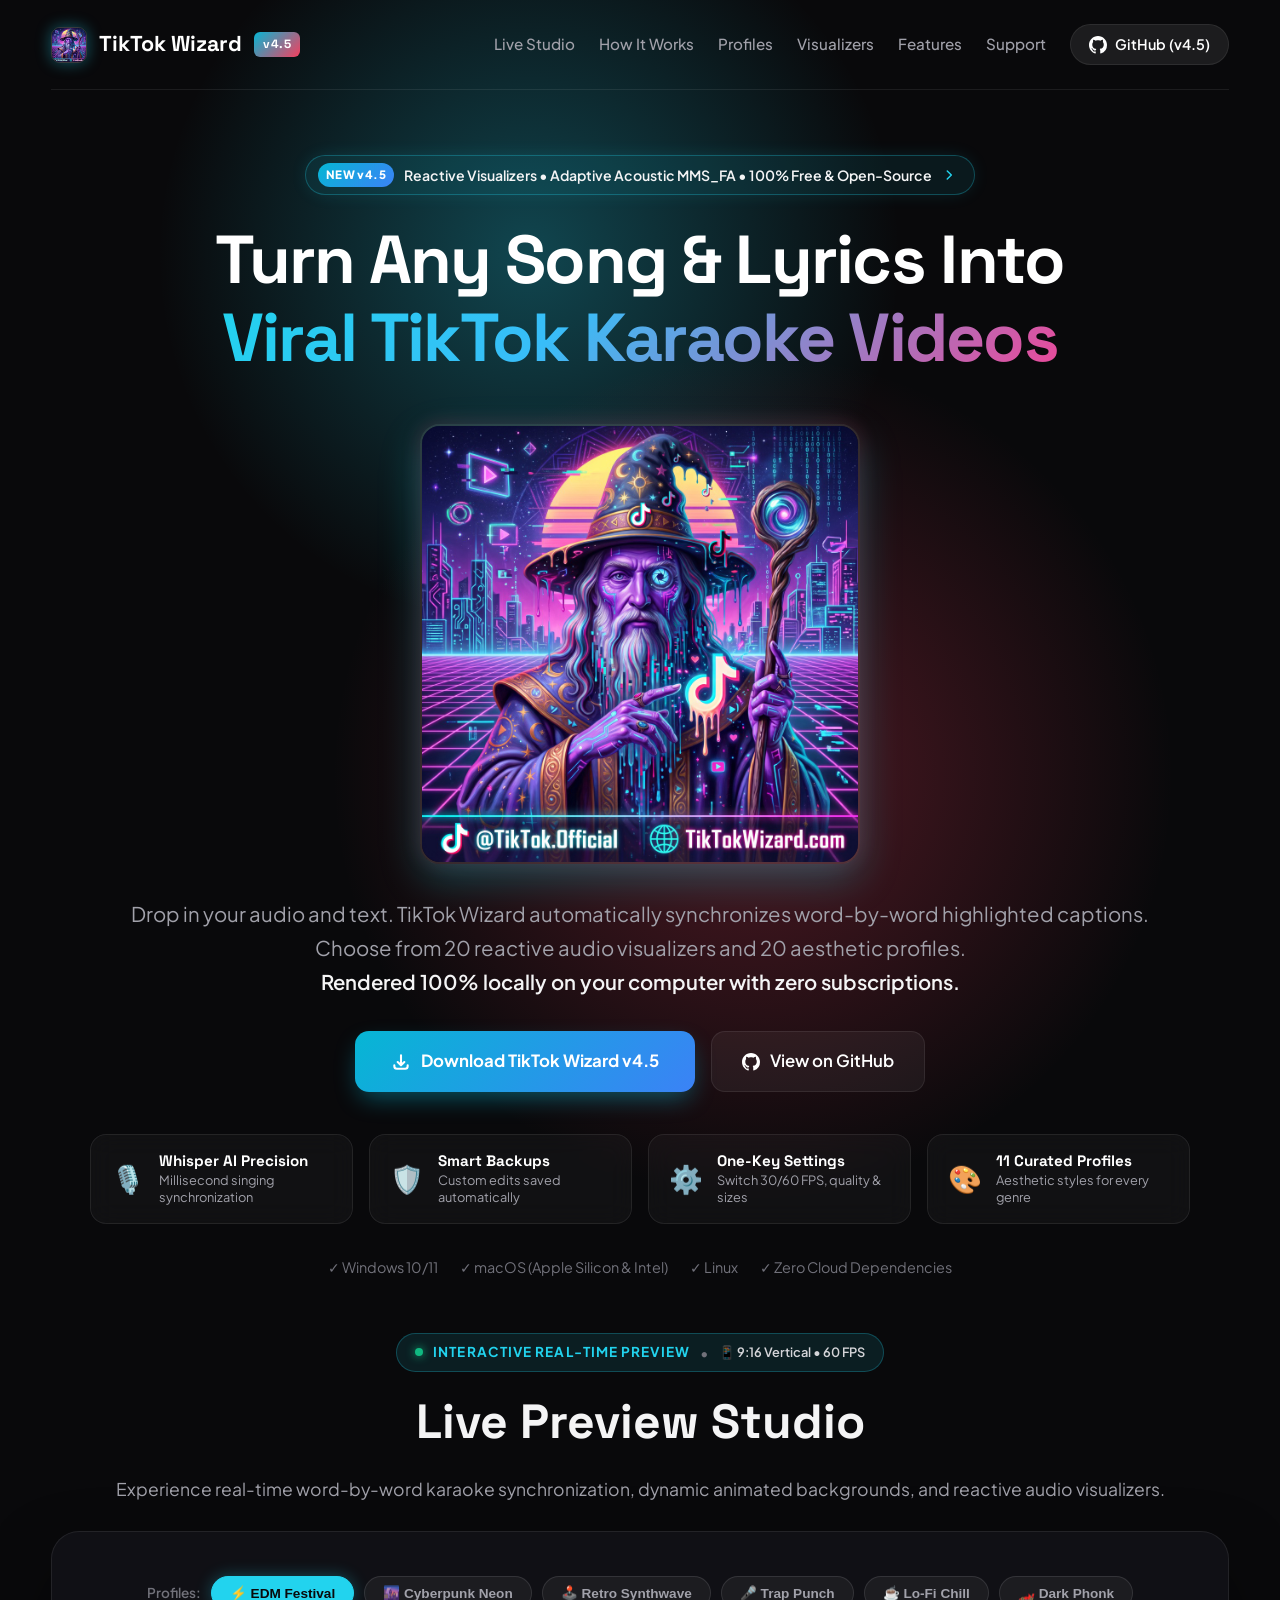
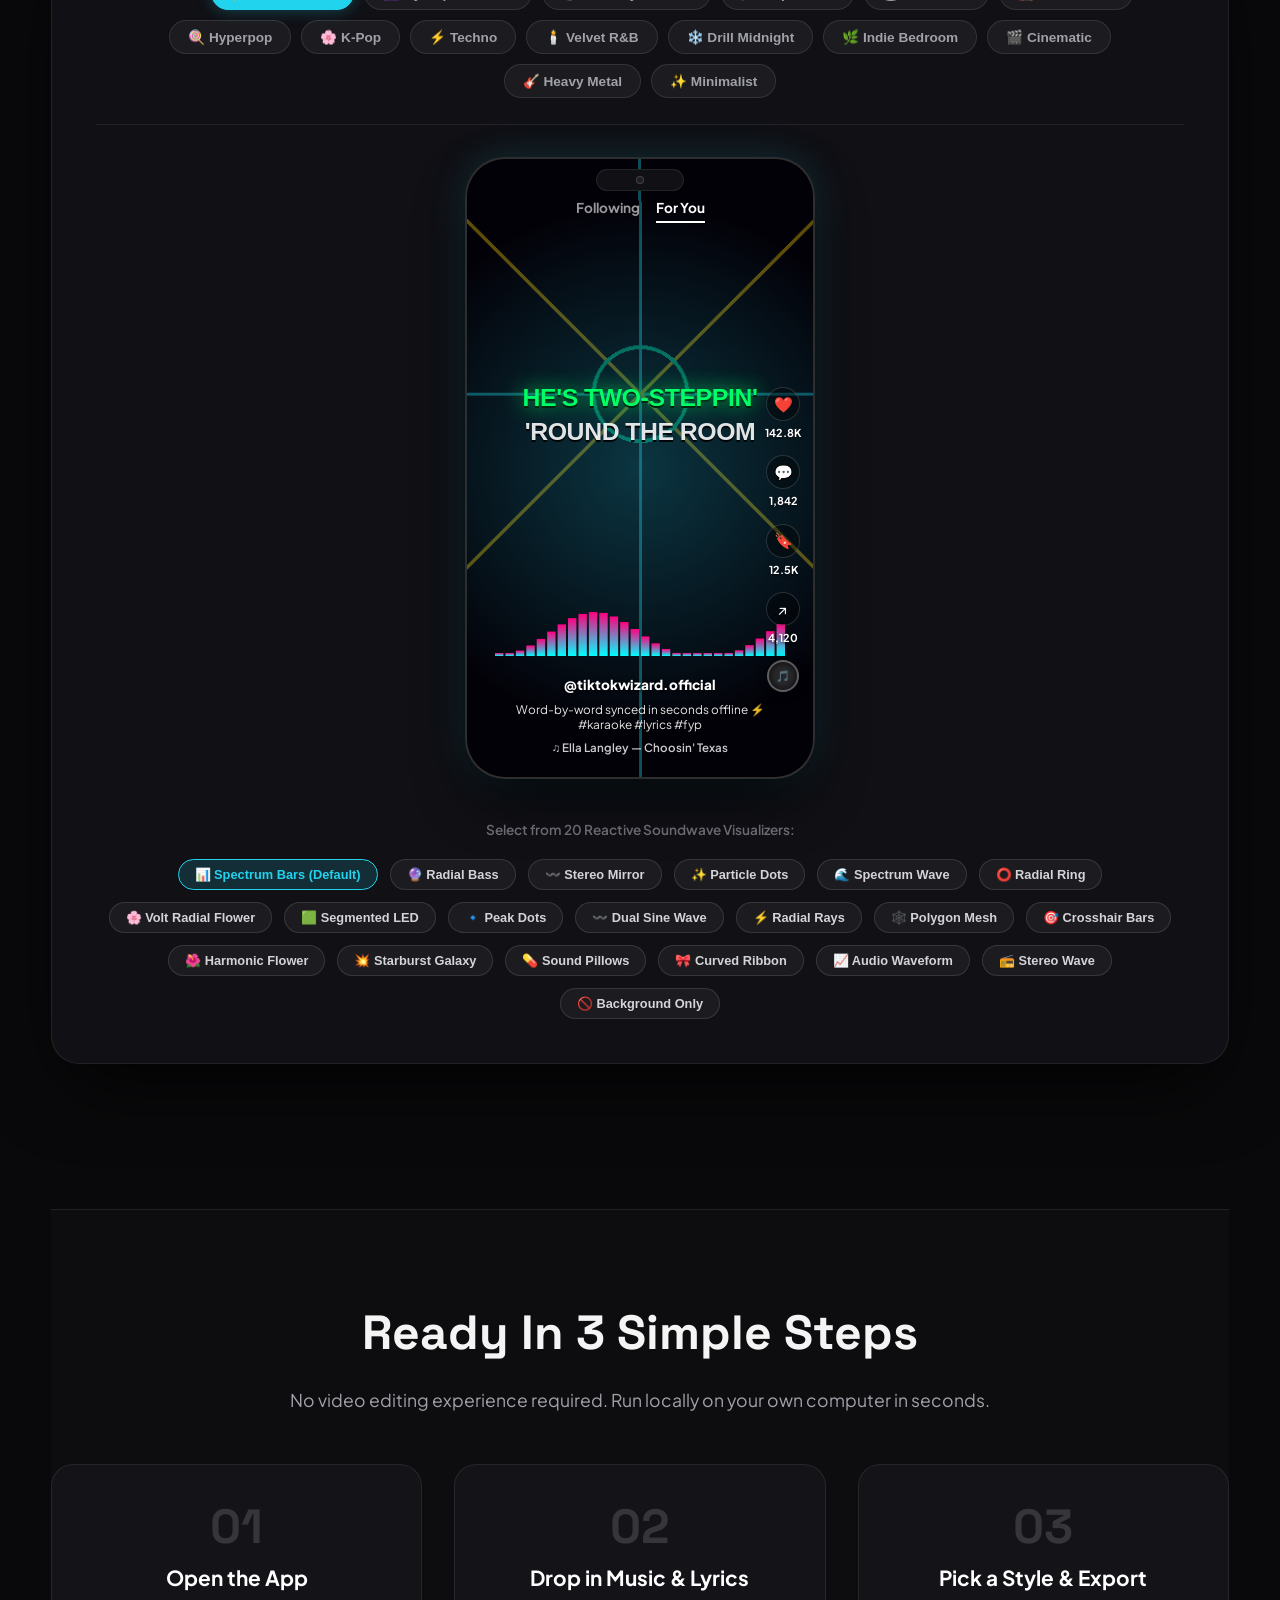
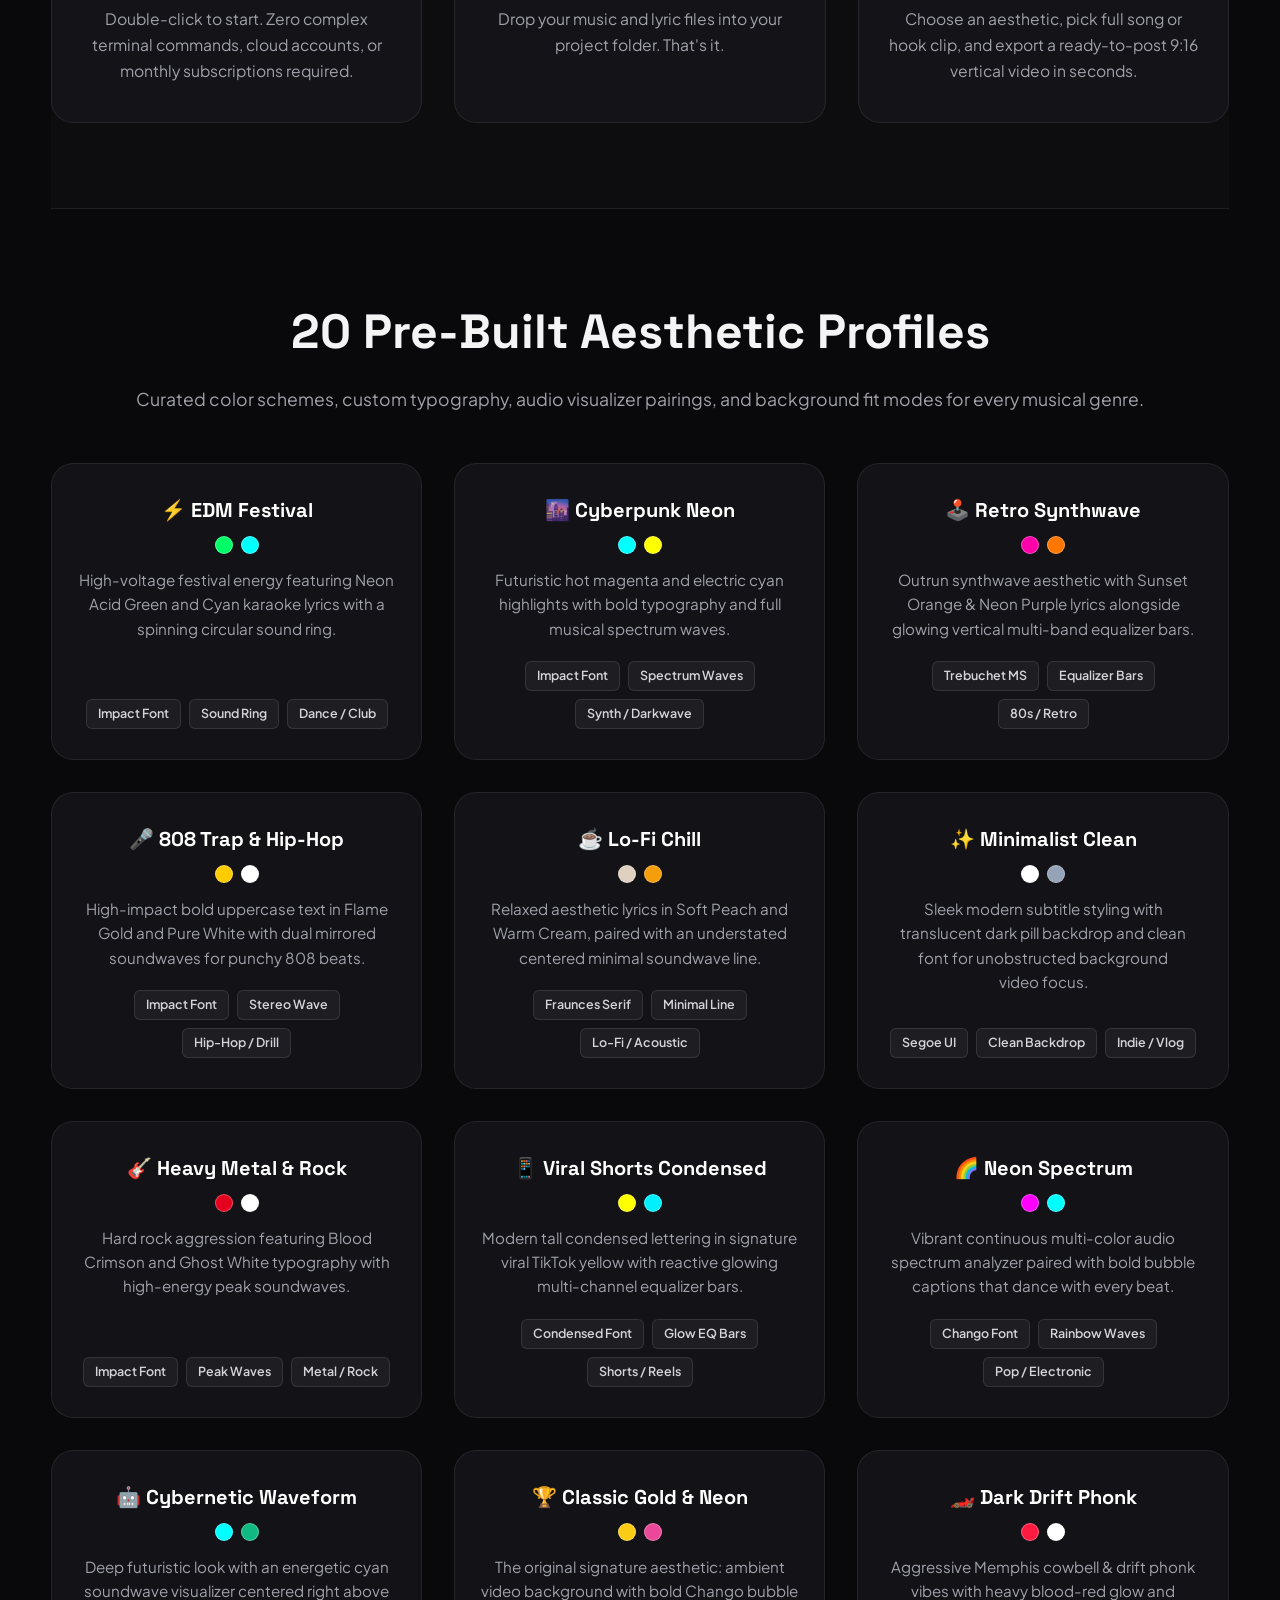
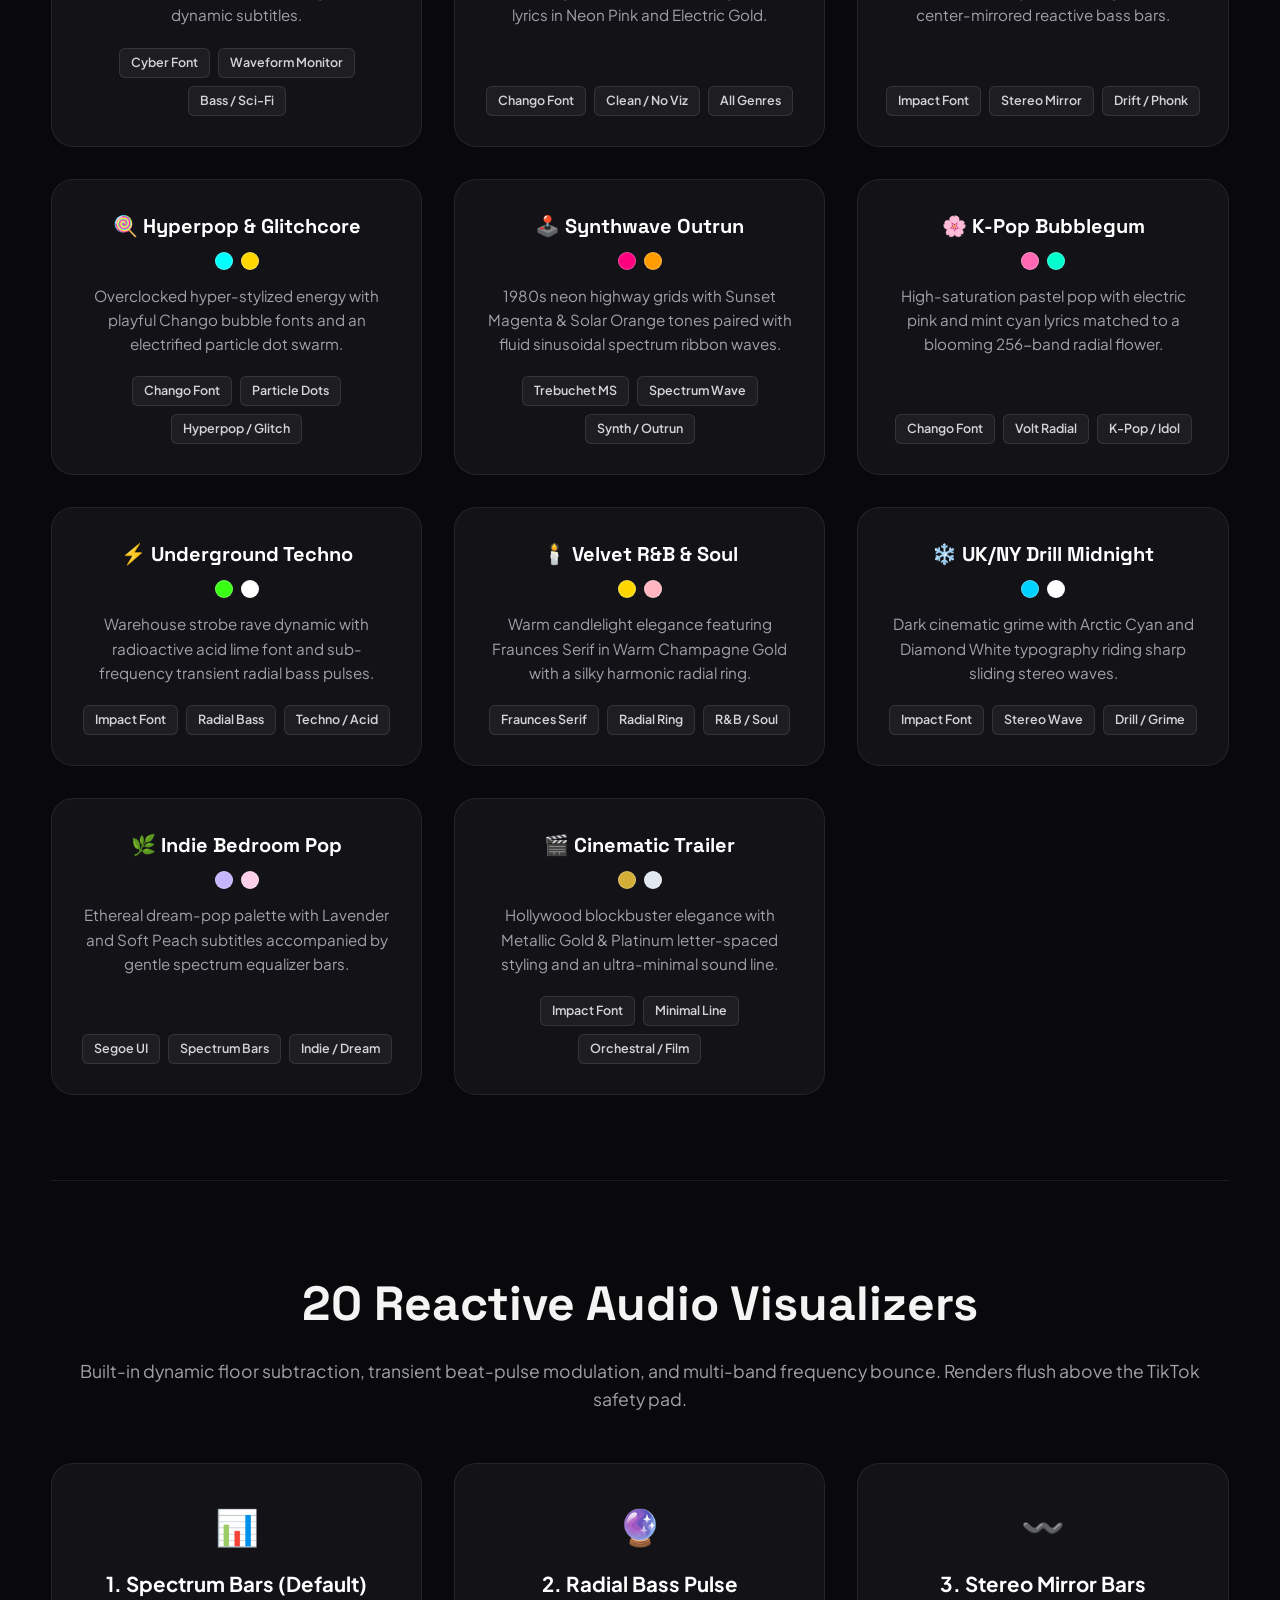
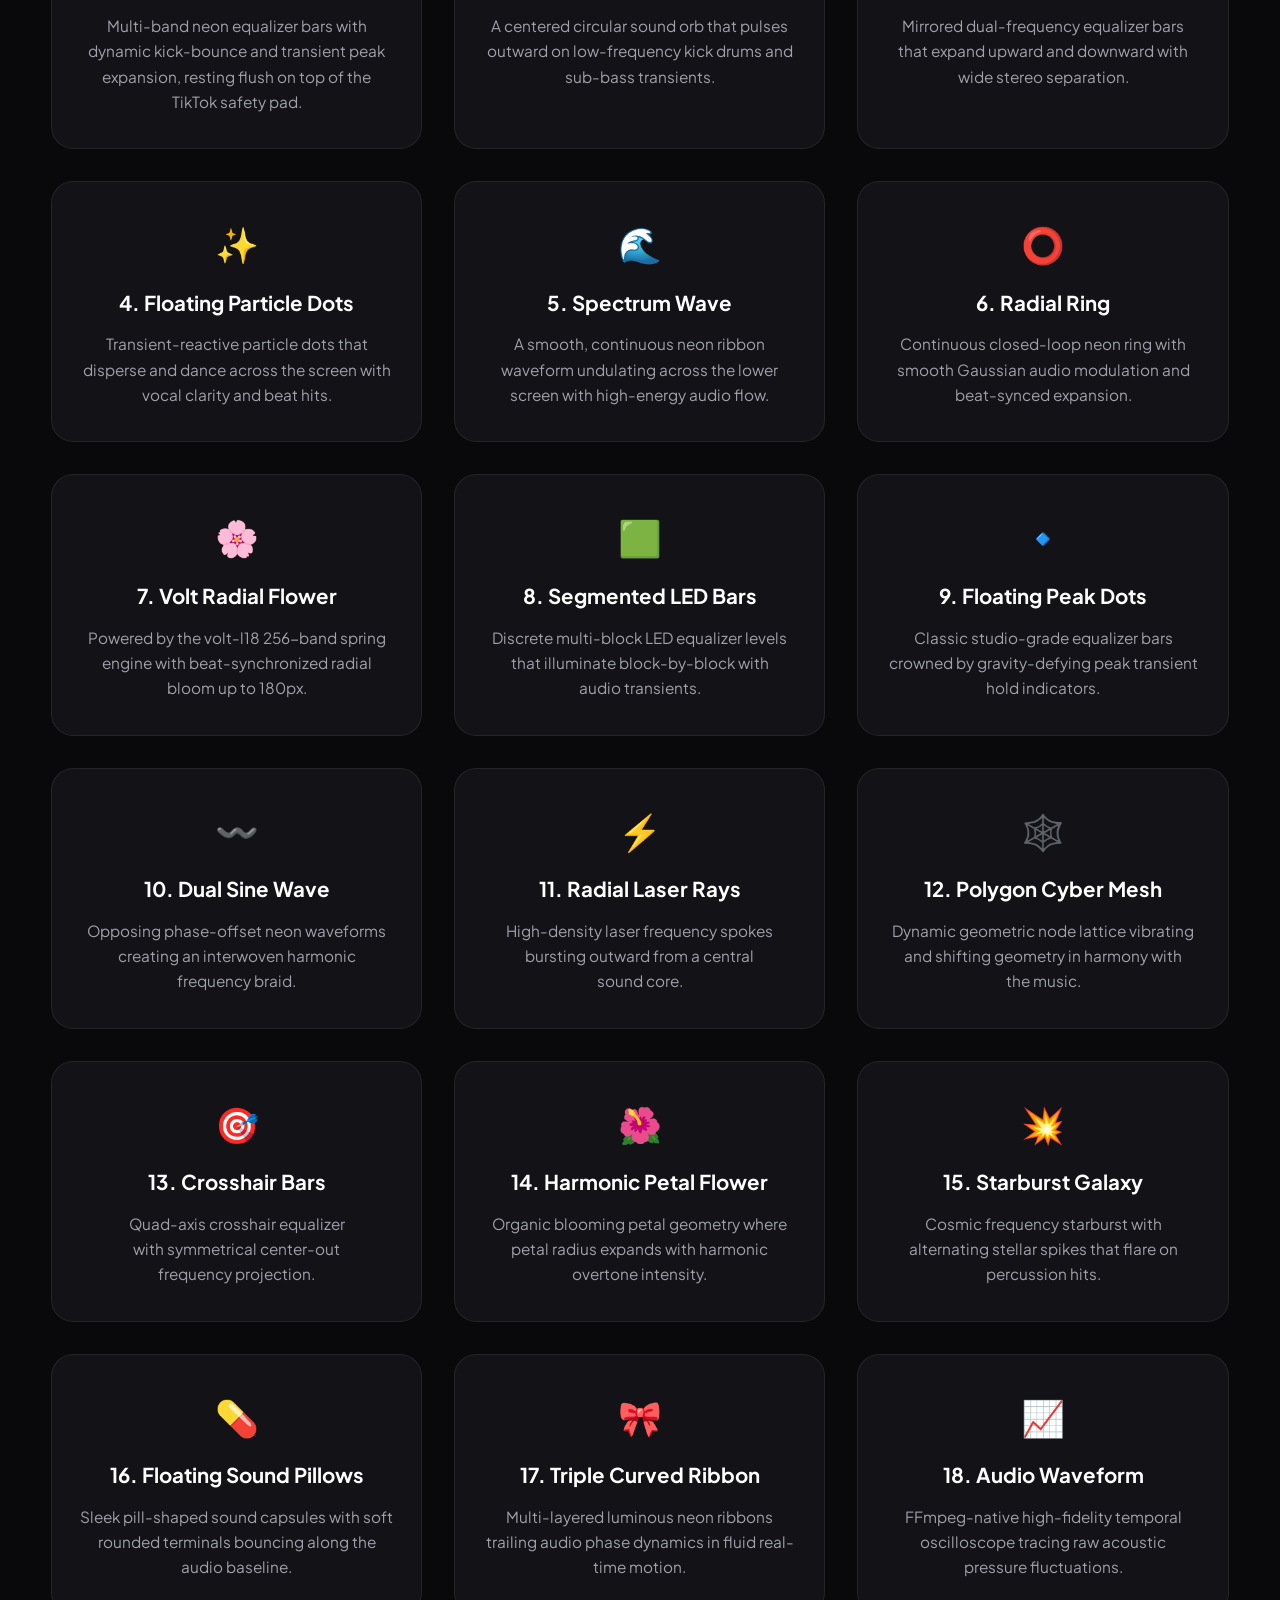
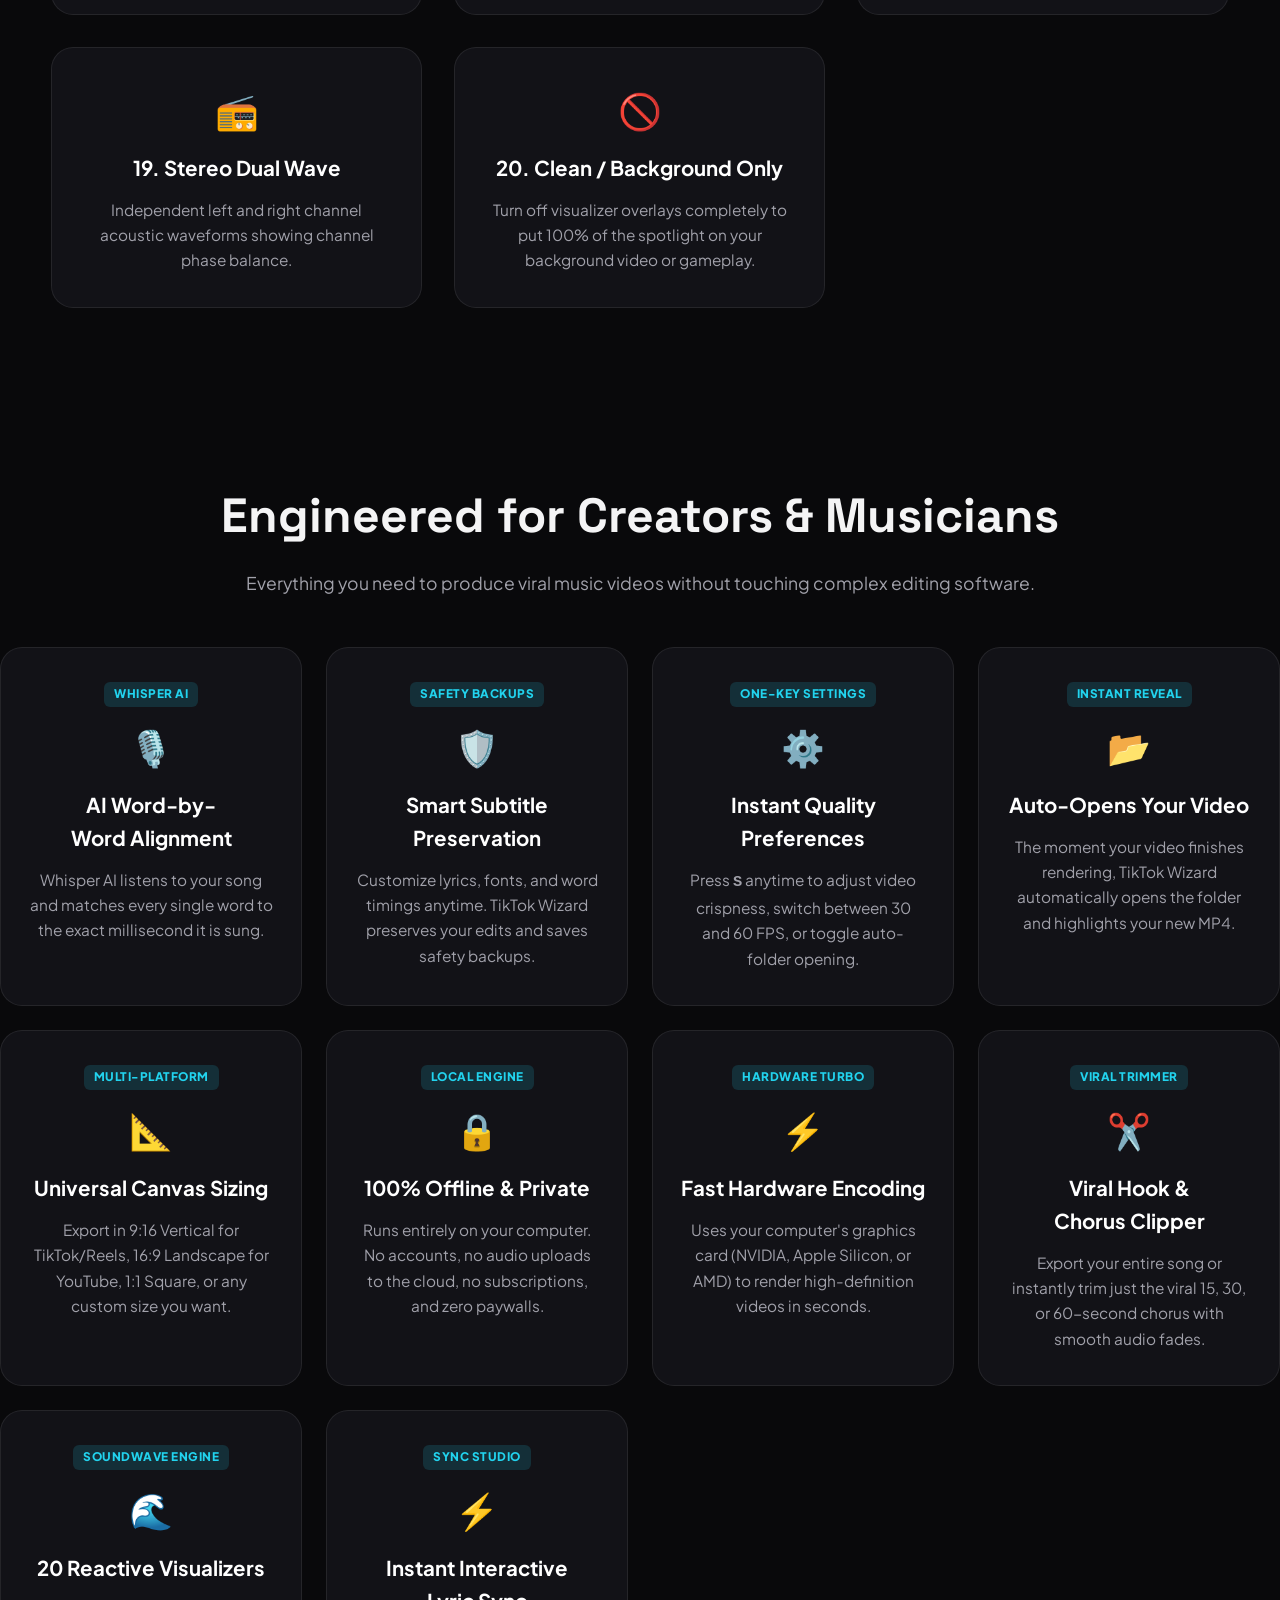
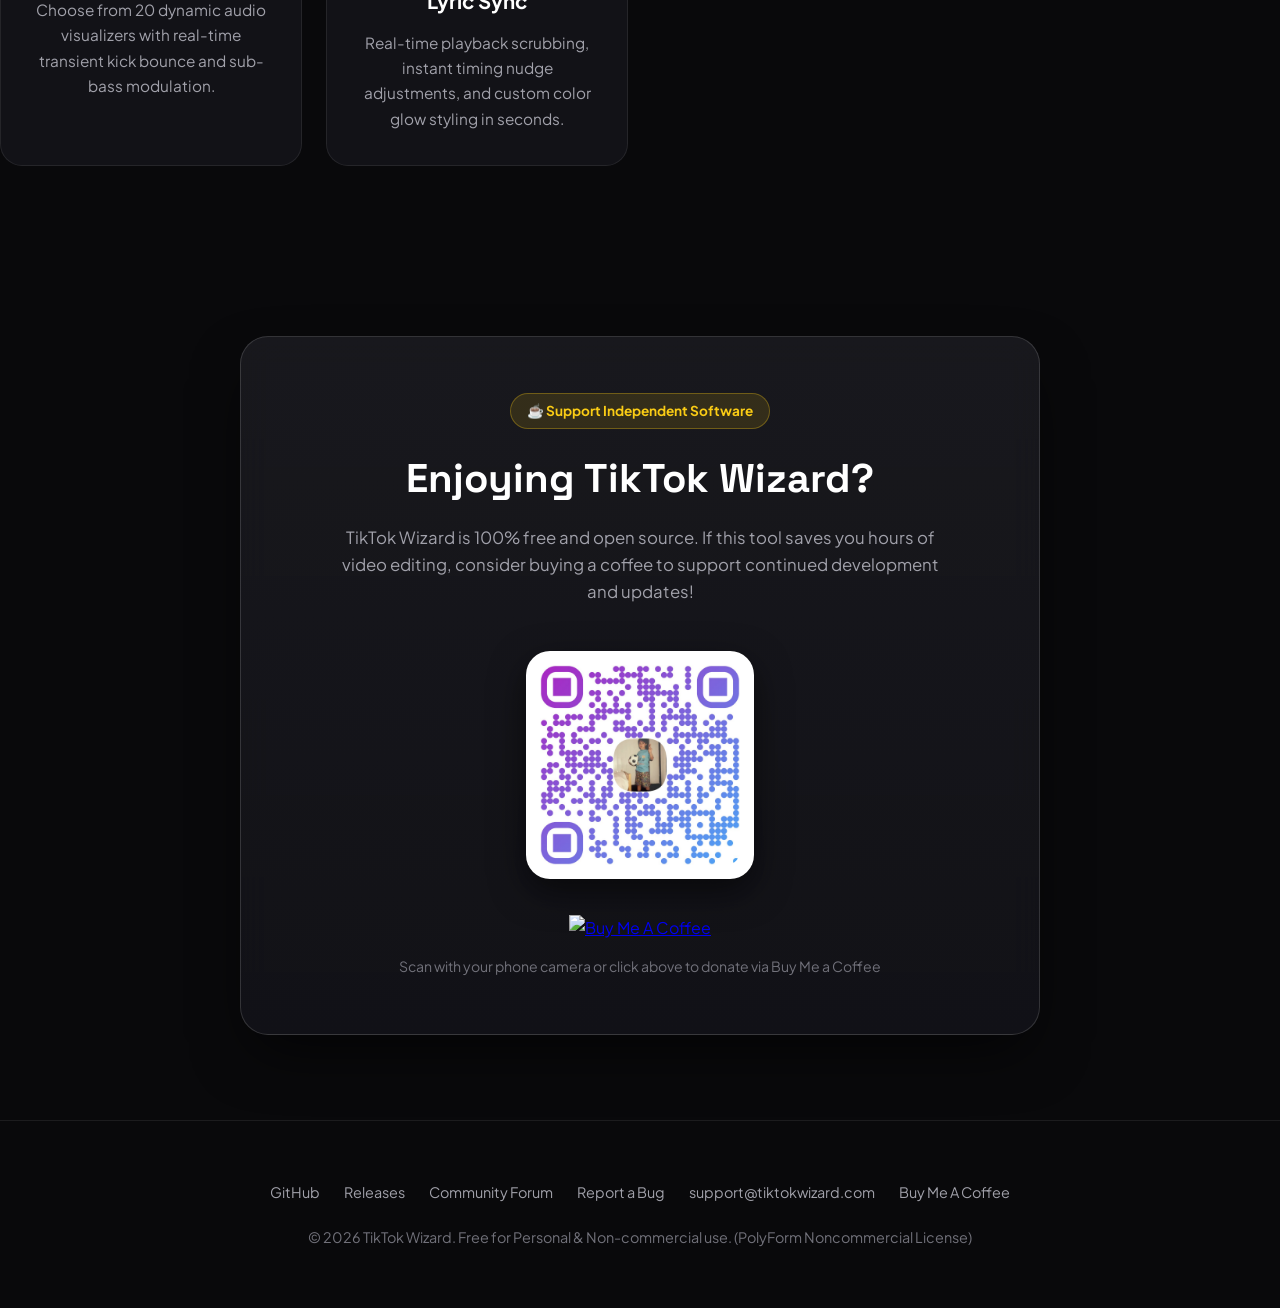
==== docs/index.html @ aeaa1249 "Initial public snapshot" ====
<!DOCTYPE html>
<html lang="en">
<head>
  <meta charset="UTF-8">
  <meta name="viewport" content="width=device-width, initial-scale=1.0">
  <title>TikTok Wizard | Create Viral Karaoke & Lyric Videos Offline</title>
  <link rel="icon" type="image/png" sizes="64x64" href="favicon.png">
  <link rel="icon" type="image/x-icon" href="favicon.ico">
  <link rel="apple-touch-icon" href="logo.png">
  <meta name="description" content="Turn music and lyrics into viral TikTok, Shorts, and Reels videos with word-by-word highlighted captions, reactive soundwaves, and curated aesthetic profiles. 100% Free, Offline, and Open Source.">
  <meta property="og:title" content="TikTok Wizard | Studio-Grade Viral Lyric Videos">
  <meta property="og:description" content="Free, offline karaoke video generator for TikTok, Shorts, and Reels. Word-by-word AI synchronization, 8 visualizers, and 11 aesthetic profiles.">
  <meta property="og:type" content="website">
  <meta property="og:url" content="https://tiktokwizard.com">
  <link rel="preconnect" href="https://fonts.googleapis.com">
  <link rel="preconnect" href="https://fonts.gstatic.com" crossorigin>
  <link href="https://fonts.googleapis.com/css2?family=Plus+Jakarta+Sans:wght@400;500;600;700;800&family=Space+Grotesk:wght@600;700;800&family=Chango&family=Impact&family=Bebas+Neue&family=Montserrat:wght@500;700;800&display=swap" rel="stylesheet">
  <style>
    :root {
      --bg: #09090b;
      --bg-surface: #121217;
      --card-bg: rgba(22, 22, 28, 0.75);
      --card-border: rgba(255, 255, 255, 0.08);
      --card-border-hover: rgba(255, 255, 255, 0.22);
      --accent: #22d3ee;
      --accent-glow: rgba(34, 211, 238, 0.3);
      --pink: #f43f5e;
      --pink-glow: rgba(244, 63, 94, 0.3);
      --yellow: #facc15;
      --yellow-glow: rgba(250, 204, 21, 0.3);
      --green: #10b981;
      --green-glow: rgba(16, 185, 129, 0.3);
      --purple: #a855f7;
      --purple-glow: rgba(168, 85, 247, 0.3);
      --text: #f4f4f5;
      --text-muted: #a1a1aa;
    }

    * {
      margin: 0;
      padding: 0;
      box-sizing: border-box;
    }

    html {
      scroll-behavior: smooth;
    }

    body {
      background-color: var(--bg);
      color: var(--text);
      font-family: 'Plus Jakarta Sans', -apple-system, BlinkMacSystemFont, sans-serif;
      line-height: 1.6;
      overflow-x: hidden;
      scrollbar-gutter: stable;
    }

    /* Ambient background glows spanning the viewport */
    .glow-cyan {
      position: absolute;
      top: -120px;
      left: 12%;
      inline-size: 750px;
      block-size: 750px;
      background: radial-gradient(circle, var(--accent-glow) 0%, transparent 70%);
      pointer-events: none;
      z-index: 0;
    }

    .glow-pink {
      position: absolute;
      top: 350px;
      right: 8%;
      inline-size: 850px;
      block-size: 850px;
      background: radial-gradient(circle, var(--pink-glow) 0%, transparent 70%);
      pointer-events: none;
      z-index: 0;
    }

    /* Full-width container using available horizontal space with safe outer gutters */
    .container {
      inline-size: 100%;
      max-inline-size: 1600px;
      margin-inline: auto;
      padding-inline: clamp(20px, 4vw, 56px);
      position: relative;
      z-index: 1;
    }

    /* Header Nav */
    nav {
      display: flex;
      justify-content: space-between;
      align-items: safe center;
      padding-block: 24px;
      border-bottom: 1px solid var(--card-border);
      inline-size: 100%;
    }

    .logo {
      display: flex;
      align-items: center;
      gap: 12px;
      font-family: 'Space Grotesk', sans-serif;
      font-size: 1.35rem;
      font-weight: 700;
      color: #fff;
      text-decoration: none;
    }

    .logo-img {
      width: 36px;
      height: 36px;
      border-radius: 9px;
      object-fit: cover;
      box-shadow: 0 0 15px rgba(34, 211, 238, 0.4);
      border: 1.5px solid rgba(255, 255, 255, 0.2);
    }

    .logo-badge {
      background: linear-gradient(135deg, #06b6d4, #f43f5e);
      color: #fff;
      padding: 3px 9px;
      border-radius: 6px;
      font-size: 0.75rem;
      font-weight: 800;
      letter-spacing: 0.5px;
    }

    .nav-links {
      display: flex;
      gap: 24px;
      align-items: safe center;
    }

    .nav-link {
      color: var(--text-muted);
      text-decoration: none;
      font-size: 0.95rem;
      font-weight: 500;
      transition: color 0.2s;
    }

    .nav-link:hover {
      color: #fff;
    }

    .btn-github {
      background: rgba(255, 255, 255, 0.08);
      border: 1px solid var(--card-border);
      color: #fff;
      padding: 8px 18px;
      border-radius: 9999px;
      text-decoration: none;
      font-size: 0.9rem;
      font-weight: 600;
      display: inline-flex;
      align-items: safe center;
      gap: 8px;
      transition: all 0.2s;
    }

    .btn-github:hover {
      background: rgba(255, 255, 255, 0.15);
      border-color: rgba(255, 255, 255, 0.3);
      transform: translateY(-1px);
    }

    /* Centered typography across all headings and copy */
    h1, h2, h3, h4, h5, h6 {
      text-align: center;
      text-wrap: balance;
    }

    p, .hero-subtitle, .feature-card p, .step-box p, .profile-card p {
      text-align: center;
      text-wrap: pretty;
    }

    /* ==========================================================================
       Hero Section — Consumer-First Hierarchy
       ========================================================================== */
    .hero {
      text-align: center;
      padding-block: 65px 45px;
      inline-size: 100%;
      display: flex;
      flex-direction: column;
      align-items: safe center;
    }

    /* Top Announcement Pill */
    .hero-top-announcement {
      margin-block-end: 26px;
    }

    .announcement-pill {
      display: inline-flex;
      align-items: safe center;
      gap: 10px;
      background: rgba(34, 211, 238, 0.08);
      border: 1px solid rgba(34, 211, 238, 0.28);
      padding: 7px 18px 7px 12px;
      border-radius: 9999px;
      color: #e4e4e7;
      font-size: 0.88rem;
      font-weight: 600;
      box-shadow: 0 0 20px -5px rgba(34, 211, 238, 0.2);
      transition: all 0.2s;
    }

    .announcement-pill:hover {
      border-color: rgba(34, 211, 238, 0.5);
      background: rgba(34, 211, 238, 0.14);
      transform: translateY(-1px);
    }

    .announcement-tag {
      background: linear-gradient(135deg, #06b6d4, #3b82f6);
      color: #fff;
      font-size: 0.72rem;
      font-weight: 800;
      padding: 3px 8px;
      border-radius: 9999px;
      letter-spacing: 0.04em;
    }

    .announcement-text {
      color: #f4f4f5;
    }

    .chevron-right {
      color: var(--accent);
      transition: transform 0.2s;
    }

    .announcement-pill:hover .chevron-right {
      transform: translateX(2px);
    }

    /* Headline with High-Impact Gradient Accent */
    .hero-title {
      font-family: 'Space Grotesk', sans-serif;
      font-size: clamp(2.4rem, 1.2rem + 3.8vw, 4.4rem);
      font-weight: 800;
      line-height: 1.14;
      letter-spacing: -0.025em;
      margin-block-end: 22px;
      margin-inline: auto;
      max-inline-size: 1100px;
      color: #ffffff;
    }

    .hero-gradient-text {
      background: linear-gradient(135deg, #22d3ee 0%, #38bdf8 40%, #ec4899 100%);
      -webkit-background-clip: text;
      -webkit-text-fill-color: transparent;
      display: inline-block;
    }

    /* Subtitle with Clear Scannable Readability - Widened to prevent wrapping */
    .hero-subtitle {
      font-size: clamp(1.08rem, 0.95rem + 0.4vw, 1.3rem);
      color: var(--text-muted);
      max-inline-size: 1250px;
      width: 100%;
      margin-inline: auto;
      margin-block-end: 32px;
      font-weight: 400;
      line-height: 1.68;
      text-wrap: normal;
    }

    .hero-subtitle strong {
      color: #f4f4f5;
      font-weight: 600;
    }

    /* Prominent Action Buttons */
    .cta-group {
      display: flex;
      flex-wrap: wrap;
      justify-content: center;
      gap: 16px;
      margin-block-end: 42px;
      inline-size: 100%;
    }

    .btn-primary {
      background: linear-gradient(135deg, #06b6d4, #3b82f6);
      color: #fff;
      font-weight: 700;
      font-size: 1.05rem;
      padding: 16px 36px;
      border-radius: 14px;
      text-decoration: none;
      display: inline-flex;
      align-items: safe center;
      gap: 10px;
      box-shadow: 0 10px 25px -5px rgba(6, 182, 212, 0.45);
      transition: all 0.2s;
    }

    .btn-primary:hover {
      transform: translateY(-2px);
      box-shadow: 0 15px 30px -5px rgba(6, 182, 212, 0.65);
    }

    .btn-secondary {
      background: rgba(255, 255, 255, 0.05);
      border: 1px solid var(--card-border);
      color: #fff;
      font-weight: 600;
      font-size: 1.05rem;
      padding: 16px 30px;
      border-radius: 14px;
      text-decoration: none;
      display: inline-flex;
      align-items: safe center;
      gap: 10px;
      transition: all 0.2s;
    }

    .btn-secondary:hover {
      background: rgba(255, 255, 255, 0.1);
      border-color: rgba(255, 255, 255, 0.25);
      transform: translateY(-2px);
    }

    /* Hero Feature Ribbon */
    .hero-feature-ribbon {
      display: grid;
      grid-template-columns: repeat(auto-fit, minmax(240px, 1fr));
      gap: 16px;
      inline-size: 100%;
      max-inline-size: 1100px;
      margin-inline: auto;
      margin-block-end: 32px;
    }

    .ribbon-card {
      background: rgba(255, 255, 255, 0.035);
      border: 1px solid rgba(255, 255, 255, 0.08);
      border-radius: 16px;
      padding: 16px 20px;
      display: flex;
      align-items: safe center;
      gap: 14px;
      text-align: left;
      transition: all 0.2s;
      backdrop-filter: blur(12px);
    }

    .ribbon-card:hover {
      background: rgba(255, 255, 255, 0.06);
      border-color: rgba(255, 255, 255, 0.18);
      transform: translateY(-2px);
    }

    .ribbon-icon {
      font-size: 1.7rem;
      line-height: 1;
      flex-shrink: 0;
    }

    .ribbon-content {
      display: flex;
      flex-direction: column;
      gap: 2px;
    }

    .ribbon-title {
      font-family: 'Space Grotesk', sans-serif;
      font-size: 0.95rem;
      font-weight: 700;
      color: #ffffff;
      line-height: 1.25;
    }

    .ribbon-desc {
      font-size: 0.8rem;
      color: var(--text-muted);
      line-height: 1.35;
    }

    .platform-note {
      font-size: 0.9rem;
      color: #71717a;
      display: flex;
      flex-wrap: wrap;
      align-items: safe center;
      justify-content: center;
      gap: 22px;
      margin-block-end: 54px;
    }

    /* ==========================================================================
       Interactive Studio Showcase & Modern 9:16 Smartphone Mockup
       ========================================================================== */
    .studio-wrapper {
      inline-size: 100%;
      max-inline-size: 1300px;
      margin-inline: auto;
      margin-block-end: 100px;
      background: rgba(18, 18, 24, 0.85);
      border: 1px solid var(--card-border);
      border-radius: 28px;
      box-shadow: 0 30px 80px -20px rgba(0, 0, 0, 0.85);
      backdrop-filter: blur(16px);
      padding: clamp(24px, 4vw, 44px);
      position: relative;
    }

    .studio-header {
      display: flex;
      flex-wrap: wrap;
      justify-content: center;
      align-items: safe center;
      gap: 20px;
      padding-block-end: 26px;
      border-bottom: 1px solid var(--card-border);
      text-align: center;
    }

    .studio-status-row {
      display: flex;
      align-items: safe center;
      justify-content: center;
      gap: 12px;
    }

    .live-dot {
      inline-size: 8px;
      block-size: 8px;
      background: #10b981;
      border-radius: 9999px;
      box-shadow: 0 0 10px #10b981;
      animation: pulseLive 2s infinite ease-in-out;
    }

    @keyframes pulseLive {
      0%, 100% { opacity: 1; transform: scale(1); }
      50% { opacity: 0.4; transform: scale(0.85); }
    }

    .live-label {
      font-weight: 700;
      font-size: 0.85rem;
      letter-spacing: 0.08em;
      text-transform: uppercase;
      color: #e4e4e7;
    }

    .format-tag {
      background: rgba(255, 255, 255, 0.06);
      border: 1px solid rgba(255, 255, 255, 0.1);
      color: #a1a1aa;
      padding: 5px 14px;
      border-radius: 9999px;
      font-size: 0.8rem;
      font-weight: 600;
    }

    /* Studio Profile Tabs */
    .studio-pill-group {
      display: flex;
      flex-wrap: wrap;
      justify-content: center;
      gap: 10px;
    }

    .studio-tab {
      background: rgba(255, 255, 255, 0.05);
      border: 1px solid rgba(255, 255, 255, 0.1);
      color: #a1a1aa;
      padding: 8px 18px;
      border-radius: 9999px;
      font-size: 0.85rem;
      font-weight: 600;
      cursor: pointer;
      transition: all 0.2s;
    }

    .studio-tab:hover {
      color: #fff;
      background: rgba(255, 255, 255, 0.12);
    }

    .studio-tab.active {
      background: var(--accent);
      color: #09090b;
      border-color: var(--accent);
      font-weight: 700;
      box-shadow: 0 0 16px var(--accent-glow);
    }

    /* Studio Stage Layout */
    .studio-stage {
      display: flex;
      flex-direction: column;
      align-items: safe center;
      justify-content: center;
      padding-block-start: 32px;
      gap: 28px;
      inline-size: 100%;
    }

    /* 9:16 Smartphone Mockup Device */
    .phone-mockup {
      inline-size: 100%;
      max-inline-size: 350px;
      aspect-ratio: 9 / 16;
      background: #000000;
      border-radius: 40px;
      border: 2px solid rgba(255, 255, 255, 0.18);
      box-shadow: 0 25px 60px -15px rgba(0, 0, 0, 0.95), 0 0 40px -5px rgba(34, 211, 238, 0.22);
      position: relative;
      overflow: hidden;
      display: flex;
      flex-direction: column;
      justify-content: space-between;
      transition: all 0.3s ease;
      margin-inline: auto;
    }

    /* Dynamic Island / Speaker Notch */
    .phone-notch {
      position: absolute;
      top: 10px;
      left: 50%;
      transform: translateX(-50%);
      inline-size: 88px;
      block-size: 22px;
      background: #111115;
      border-radius: 14px;
      z-index: 10;
      border: 1px solid rgba(255, 255, 255, 0.08);
      display: flex;
      align-items: safe center;
      justify-content: center;
      gap: 6px;
    }

    .notch-camera {
      inline-size: 8px;
      block-size: 8px;
      border-radius: 9999px;
      background: #1e1e24;
      border: 1px solid rgba(255, 255, 255, 0.15);
    }

    /* Ambient Dynamic Glowing Background */
    .phone-ambient {
      position: absolute;
      inset: 0;
      background: radial-gradient(circle at center, rgba(34, 211, 238, 0.25), transparent 75%);
      pointer-events: none;
      transition: background 0.6s ease;
      z-index: 2;
    }

    .phone-bg-gif {
      position: absolute;
      inset: 0;
      inline-size: 100%;
      block-size: 100%;
      object-fit: cover;
      opacity: 0.38;
      pointer-events: none;
      z-index: 1;
      transition: opacity 0.5s ease;
    }

    /* TikTok Screen Top Bar */
    .screen-top {
      position: relative;
      z-index: 5;
      display: flex;
      justify-content: space-between;
      align-items: safe center;
      padding: 38px 18px 0;
      font-size: 0.85rem;
      font-weight: 700;
      color: rgba(255, 255, 255, 0.6);
    }

    .feed-tabs {
      display: flex;
      gap: 16px;
      margin-inline: auto;
    }

    .feed-tab {
      cursor: default;
    }

    .feed-tab.active {
      color: #ffffff;
      border-bottom: 2px solid #ffffff;
      padding-bottom: 2px;
    }

    /* TikTok Right Action Rail */
    .screen-actions {
      position: absolute;
      right: 12px;
      bottom: 85px;
      z-index: 6;
      display: flex;
      flex-direction: column;
      align-items: safe center;
      gap: 14px;
    }

    .action-btn {
      display: flex;
      flex-direction: column;
      align-items: safe center;
      gap: 3px;
      color: #ffffff;
    }

    .action-icon {
      inline-size: 34px;
      block-size: 34px;
      border-radius: 9999px;
      background: rgba(0, 0, 0, 0.35);
      border: 1px solid rgba(255, 255, 255, 0.15);
      display: flex;
      align-items: safe center;
      justify-content: center;
      font-size: 0.95rem;
    }

    .action-count {
      font-size: 0.68rem;
      font-weight: 700;
      text-shadow: 0 1px 3px rgba(0, 0, 0, 0.8);
    }

    .vinyl-disc {
      inline-size: 32px;
      block-size: 32px;
      border-radius: 9999px;
      background: radial-gradient(circle, #27272a 40%, #09090b 100%);
      border: 2px solid rgba(255, 255, 255, 0.3);
      display: flex;
      align-items: safe center;
      justify-content: center;
      animation: spinVinyl 5s linear infinite;
      box-shadow: 0 0 10px rgba(0, 0, 0, 0.6);
    }

    @keyframes spinVinyl {
      from { transform: rotate(0deg); }
      to { transform: rotate(360deg); }
    }

    /* Screen Center Content: Visualizer & Lyrics */
    .screen-center {
      position: relative;
      z-index: 4;
      display: flex;
      flex-direction: column;
      align-items: safe center;
      justify-content: center;
      padding-inline: 16px;
      padding-block: 20px;
      flex: 1;
      text-align: center;
    }

    /* High-DPI Reactive Visualizer Canvas */
    .canvas-box {
      inline-size: 100%;
      max-inline-size: 290px;
      block-size: 50px;
      margin-block-end: 12px;
      display: flex;
      justify-content: center;
      align-items: safe center;
    }

    #vizCanvas {
      inline-size: 100%;
      block-size: 100%;
      display: block;
    }

    /* Subtitles Container */
    .lyrics-box {
      inline-size: 100%;
      min-block-size: 80px;
      display: flex;
      justify-content: center;
      align-items: safe center;
      text-align: center;
    }

    .lyrics-line {
      font-size: clamp(1.2rem, 4.2vw, 1.55rem);
      font-weight: 800;
      letter-spacing: -0.015em;
      text-transform: uppercase;
      font-family: 'Space Grotesk', sans-serif;
      line-height: 1.35;
      opacity: 0;
      transform: translateY(8px) scale(0.96);
      transition: opacity 0.35s ease, transform 0.35s ease;
      text-align: center;
      inline-size: 100%;
    }

    .lyrics-line.active {
      opacity: 1;
      transform: translateY(0) scale(1);
    }

    .sung-word {
      color: #facc15;
      text-shadow: 0 0 20px rgba(250, 204, 21, 0.85), 0 2px 0 #000;
      transition: color 0.15s ease, text-shadow 0.15s ease;
      display: inline-block;
      margin: 0 3px;
    }

    .unsung-word {
      color: #ffffff;
      opacity: 0.88;
      text-shadow: 0 2px 0 #000;
      display: inline-block;
      margin: 0 3px;
    }

    /* Screen Bottom Creator & Sound Info */
    .screen-bottom {
      position: relative;
      z-index: 5;
      padding: 0 16px 20px;
      display: flex;
      flex-direction: column;
      align-items: safe center;
      gap: 6px;
      text-align: center;
    }

    .creator-handle {
      font-size: 0.85rem;
      font-weight: 800;
      color: #ffffff;
      text-shadow: 0 1px 3px rgba(0, 0, 0, 0.9);
      text-align: center;
    }

    .creator-caption {
      font-size: 0.74rem;
      color: rgba(255, 255, 255, 0.9);
      line-height: 1.3;
      text-shadow: 0 1px 3px rgba(0, 0, 0, 0.9);
      max-inline-size: 260px;
      text-align: center;
    }

    .sound-ticker {
      display: flex;
      align-items: safe center;
      justify-content: center;
      gap: 6px;
      font-size: 0.72rem;
      color: rgba(255, 255, 255, 0.8);
      font-weight: 600;
      text-align: center;
    }

    /* Studio Controls Deck */
    .studio-controls-deck {
      display: flex;
      flex-wrap: wrap;
      justify-content: center;
      align-items: safe center;
      gap: 12px;
      padding-block-start: 12px;
      inline-size: 100%;
    }

    .deck-pill {
      background: rgba(255, 255, 255, 0.05);
      border: 1px solid rgba(255, 255, 255, 0.12);
      color: #d4d4d8;
      padding: 7px 16px;
      border-radius: 9999px;
      font-size: 0.8rem;
      font-weight: 600;
      cursor: pointer;
      transition: all 0.2s;
    }

    .deck-pill:hover {
      background: rgba(255, 255, 255, 0.12);
      color: #fff;
    }

    .deck-pill.active {
      background: rgba(34, 211, 238, 0.15);
      border-color: var(--accent);
      color: var(--accent);
    }

    /* Section Styles */
    section {
      padding-block: 85px;
      inline-size: 100%;
    }

    .section-title {
      text-align: center;
      margin-block-end: 50px;
      inline-size: 100%;
    }

    .section-title h2 {
      font-family: 'Space Grotesk', sans-serif;
      font-size: clamp(2rem, 1.2rem + 2.5vw, 3rem);
      margin-block-end: 14px;
      font-weight: 800;
    }

    .section-title p {
      color: var(--text-muted);
      font-size: 1.1rem;
      max-inline-size: 1200px;
      width: 100%;
      margin-inline: auto;
      text-wrap: normal;
    }

    /* Responsive Grid Layouts */
    .grid {
      display: grid;
      grid-template-columns: repeat(auto-fit, minmax(min(100%, 340px), 1fr));
      gap: clamp(20px, 2.5vw, 32px);
      inline-size: 100%;
      container-type: inline-size;
    }

    .features-grid-5 {
      display: grid;
      grid-template-columns: repeat(auto-fit, minmax(min(100%, 250px), 1fr));
      gap: clamp(16px, 2vw, 24px);
      inline-size: 100%;
    }

    @media (min-width: 1400px) {
      .features-grid-5 {
        grid-template-columns: repeat(5, 1fr);
      }
    }

    /* 3 Simple Steps */
    .how-it-works {
      background: rgba(255, 255, 255, 0.015);
      border-block: 1px solid var(--card-border);
    }

    .steps-grid {
      display: grid;
      grid-template-columns: repeat(auto-fit, minmax(min(100%, 320px), 1fr));
      gap: clamp(20px, 2.5vw, 32px);
      inline-size: 100%;
    }

    .step-box {
      background: var(--card-bg);
      border: 1px solid var(--card-border);
      border-radius: 22px;
      padding: 38px 30px;
      position: relative;
      transition: all 0.2s;
      display: flex;
      flex-direction: column;
      align-items: safe center;
      text-align: center;
    }

    .step-box:hover {
      border-color: var(--card-border-hover);
      transform: translateY(-2px);
    }

    .step-number {
      font-family: 'Space Grotesk', sans-serif;
      font-size: 3rem;
      font-weight: 800;
      color: rgba(255, 255, 255, 0.15);
      margin-block-end: 10px;
      line-height: 1;
      text-align: center;
    }

    .step-box h4 {
      font-size: 1.3rem;
      margin-block-end: 12px;
      color: #fff;
      font-weight: 700;
      text-align: center;
    }

    .step-box p {
      color: var(--text-muted);
      font-size: 0.98rem;
      line-height: 1.65;
      text-align: center;
    }

    /* Profiles Showcase */
    .profiles-section {
      border-bottom: 1px solid var(--card-border);
    }

    .profile-card {
      background: var(--card-bg);
      border: 1px solid var(--card-border);
      border-radius: 22px;
      padding: 30px 26px;
      backdrop-filter: blur(12px);
      transition: all 0.25s;
      display: flex;
      flex-direction: column;
      justify-content: space-between;
      align-items: safe center;
      text-align: center;
      min-block-size: 220px;
    }

    .profile-card:hover {
      border-color: rgba(255, 255, 255, 0.3);
      transform: translateY(-3px);
      box-shadow: 0 15px 35px -10px rgba(0, 0, 0, 0.6);
    }

    .profile-card-header {
      display: flex;
      flex-direction: column;
      align-items: safe center;
      justify-content: center;
      gap: 10px;
      margin-block-end: 14px;
      inline-size: 100%;
    }

    .profile-name {
      font-family: 'Space Grotesk', sans-serif;
      font-size: 1.25rem;
      font-weight: 700;
      color: #fff;
      text-align: center;
    }

    .profile-swatch-group {
      display: flex;
      justify-content: center;
      gap: 8px;
    }

    .swatch {
      inline-size: 18px;
      block-size: 18px;
      border-radius: 9999px;
      border: 1px solid rgba(255, 255, 255, 0.3);
    }

    .profile-desc {
      color: var(--text-muted);
      font-size: 0.95rem;
      margin-block-end: 20px;
      line-height: 1.6;
      text-align: center;
    }

    .profile-tags {
      display: flex;
      flex-wrap: wrap;
      justify-content: center;
      gap: 8px;
      inline-size: 100%;
    }

    .profile-tag {
      background: rgba(255, 255, 255, 0.05);
      border: 1px solid rgba(255, 255, 255, 0.1);
      color: #d4d4d8;
      padding: 4px 11px;
      border-radius: 6px;
      font-size: 0.78rem;
      font-weight: 600;
    }

    /* Features Grid */
    .feature-card {
      background: var(--card-bg);
      border: 1px solid var(--card-border);
      border-radius: 22px;
      padding: 34px 28px;
      backdrop-filter: blur(12px);
      transition: all 0.2s;
      display: flex;
      flex-direction: column;
      align-items: safe center;
      text-align: center;
    }

    .feature-card:hover {
      border-color: var(--card-border-hover);
      transform: translateY(-3px);
    }

    .feature-icon {
      font-size: 2.2rem;
      margin-block-end: 14px;
      text-align: center;
    }

    .feature-card h3 {
      font-size: 1.28rem;
      margin-block-end: 12px;
      color: #fff;
      font-weight: 700;
      text-align: center;
    }

    .feature-card p {
      color: var(--text-muted);
      font-size: 0.96rem;
      line-height: 1.65;
      text-align: center;
    }

    .feature-badge {
      display: inline-block;
      align-self: center;
      background: rgba(34, 211, 238, 0.15);
      color: var(--accent);
      padding: 3px 10px;
      border-radius: 6px;
      font-size: 0.74rem;
      font-weight: 800;
      margin-block-end: 12px;
      text-transform: uppercase;
      letter-spacing: 0.5px;
      text-align: center;
    }

    /* Donation / Support Section */
    .donation-section {
      padding-block: 85px;
      text-align: center;
      position: relative;
      inline-size: 100%;
    }

    .donation-card {
      max-inline-size: 800px;
      margin-inline: auto;
      background: linear-gradient(180deg, rgba(35, 35, 42, 0.6) 0%, rgba(20, 20, 26, 0.8) 100%);
      border: 1px solid rgba(255, 255, 255, 0.14);
      border-radius: 28px;
      padding: clamp(36px, 5vw, 56px) clamp(24px, 4vw, 48px);
      box-shadow: 0 25px 60px -15px rgba(0, 0, 0, 0.7);
      backdrop-filter: blur(16px);
      display: flex;
      flex-direction: column;
      align-items: safe center;
      text-align: center;
    }

    .donation-pill {
      display: inline-flex;
      align-items: safe center;
      gap: 8px;
      background: rgba(250, 204, 21, 0.12);
      border: 1px solid rgba(250, 204, 21, 0.3);
      color: #facc15;
      padding: 6px 16px;
      border-radius: 9999px;
      font-size: 0.85rem;
      font-weight: 700;
      margin-block-end: 18px;
    }

    .donation-card h2 {
      font-family: 'Space Grotesk', sans-serif;
      font-size: clamp(1.9rem, 1.2rem + 2vw, 2.5rem);
      margin-block-end: 14px;
      color: #fff;
      text-align: center;
    }

    .donation-card p {
      color: var(--text-muted);
      font-size: 1.05rem;
      max-inline-size: 620px;
      margin-inline: auto;
      margin-block-end: 30px;
      text-align: center;
    }

    .coffee-qr-wrapper {
      margin-inline: auto;
      margin-block: 16px 20px;
      display: inline-block;
      padding: 14px;
      background: #ffffff;
      border-radius: 24px;
      box-shadow: 0 12px 35px rgba(0, 0, 0, 0.55);
      transition: transform 0.2s;
    }

    .coffee-qr-wrapper:hover {
      transform: scale(1.03);
    }

    .coffee-qr-img {
      inline-size: 200px;
      block-size: 200px;
      display: block;
      border-radius: 14px;
    }

    .coffee-btn {
      display: inline-block;
      transition: transform 0.2s;
      margin-block-start: 16px;
    }

    .coffee-btn:hover {
      transform: translateY(-2px);
    }

    /* Footer */
    footer {
      padding-block: 60px;
      text-align: center;
      color: #71717a;
      font-size: 0.9rem;
      border-top: 1px solid var(--card-border);
      inline-size: 100%;
    }

    footer a {
      color: var(--text-muted);
      text-decoration: none;
      transition: color 0.2s;
    }

    footer a:hover {
      color: #fff;
    }

    .footer-links {
      display: flex;
      flex-wrap: wrap;
      justify-content: center;
      gap: 24px;
      margin-block-end: 22px;
    }

    /* Responsive Media Queries */
    @media (max-width: 680px) {
      .container {
        padding-inline: 16px;
      }

      nav {
        padding-block: 18px;
      }

      .nav-links .nav-link {
        display: none;
      }

      .hero {
        padding-block: 40px 24px;
      }

      .hero-feature-ribbon {
        grid-template-columns: 1fr;
        gap: 12px;
      }

      .cta-group {
        flex-direction: column;
        inline-size: 100%;
        gap: 12px;
      }

      .btn-primary, .btn-secondary {
        inline-size: 100%;
        justify-content: center;
        padding: 15px 20px;
      }

      .studio-wrapper {
        padding: 16px;
        border-radius: 20px;
        margin-block-end: 60px;
      }

      .studio-header {
        flex-direction: column;
        align-items: center;
        gap: 12px;
      }

      .studio-pill-group {
        inline-size: 100%;
        overflow-x: auto;
        flex-wrap: nowrap;
        padding-bottom: 6px;
        -webkit-overflow-scrolling: touch;
        scrollbar-width: none;
      }

      .studio-pill-group::-webkit-scrollbar {
        display: none;
      }

      .studio-tab {
        white-space: nowrap;
        flex-shrink: 0;
      }

      .phone-mockup {
        max-inline-size: 300px;
        border-radius: 32px;
      }

      .grid, .steps-grid {
        grid-template-columns: 1fr;
        gap: 18px;
      }
    }
  </style>
</head>
<body>
  <div class="glow-cyan"></div>
  <div class="glow-pink"></div>

  <div class="container">
    <nav>
      <a href="#" class="logo">
        <img src="logo.png" alt="TikTok Wizard Mascot" class="logo-img">
        <span>TikTok Wizard</span>
        <span class="logo-badge">v4.5</span>
      </a>
      <div class="nav-links">
        <a href="#studio" class="nav-link">Live Studio</a>
        <a href="#how-it-works" class="nav-link">How It Works</a>
        <a href="#profiles" class="nav-link">Profiles</a>
        <a href="#visualizers" class="nav-link">Visualizers</a>
        <a href="#features" class="nav-link">Features</a>
        <a href="#support" class="nav-link">Support</a>
        <a href="https://github.com/R03LV1S/TikTokWizard/releases/tag/v4.5" class="btn-github" target="_blank" rel="noopener">
          <svg width="18" height="18" viewBox="0 0 24 24" fill="currentColor">
            <path d="M12 0C5.37 0 0 5.37 0 12c0 5.31 3.435 9.795 8.205 11.385.6.105.825-.255.825-.57 0-.285-.015-1.23-.015-2.235-3.015.555-3.795-.735-4.035-1.41-.135-.345-.72-1.41-1.23-1.695-.42-.225-1.02-.78-.015-.795.945-.015 1.62.87 1.845 1.23 1.08 1.815 2.805 1.305 3.495.99.105-.78.42-1.305.765-1.605-2.67-.3-5.46-1.335-5.46-5.925 0-1.305.465-2.385 1.23-3.225-.12-.3-.54-1.53.12-3.18 0 0 1.005-.315 3.3 1.23.96-.27 1.98-.405 3-.405s2.04.135 3 .405c2.295-1.56 3.3-1.23 3.3-1.23.66 1.65.24 2.88.12 3.18.765.84 1.23 1.905 1.23 3.225 0 4.605-2.805 5.625-5.475 5.925.435.375.81 1.095.81 2.22 0 1.605-.015 2.895-.015 3.3 0 .315.225.69.825.57A12.02 12.02 0 0024 12c0-6.63-5.37-12-12-12z"/>
          </svg>
          GitHub (v4.5)
        </a>
      </div>
    </nav>

    <!-- Hero Section -->
    <section class="hero">
      <!-- Top Status Pill -->
      <div class="hero-top-announcement">
        <a href="#how-it-works" style="text-decoration: none;">
          <span class="announcement-pill">
            <span class="announcement-tag">NEW v4.5</span>
            <span class="announcement-text">Reactive Visualizers • Adaptive Acoustic MMS_FA • 100% Free & Open-Source</span>
            <svg class="chevron-right" width="14" height="14" viewBox="0 0 24 24" fill="none" stroke="currentColor" stroke-width="2.5"><path stroke-linecap="round" stroke-linejoin="round" d="M9 5l7 7-7 7"/></svg>
          </span>
        </a>
      </div>

      <!-- Headline -->
      <h1 class="hero-title">
        Turn Any Song & Lyrics Into<br>
        <span class="hero-gradient-text">Viral TikTok Karaoke Videos</span>
      </h1>
      <!-- Official Mascot Banner -->
      <div style="margin: 26px auto 26px; max-width: 440px; text-align: center;">
        <img src="hero-banner.jpg" alt="TikTok Wizard Official Cyberpunk Mascot" style="width: 100%; border-radius: 20px; box-shadow: 0 15px 40px rgba(0, 242, 254, 0.25), 0 0 20px rgba(254, 44, 85, 0.2); border: 2px solid rgba(255,255,255,0.12);" />
      </div>


      <!-- Subtitle -->
      <p class="hero-subtitle">
        Drop in your audio and text. TikTok Wizard automatically synchronizes word-by-word highlighted captions.<br>
        Choose from 20 reactive audio visualizers and 20 aesthetic profiles.<br>
        <strong>Rendered 100% locally on your computer with zero subscriptions.</strong>
      </p>

      <!-- Primary CTA Buttons -->
      <div class="cta-group">
        <a href="https://github.com/R03LV1S/TikTokWizard/releases/tag/v4.5" class="btn-primary">
          <svg width="20" height="20" fill="none" stroke="currentColor" stroke-width="2.5" viewBox="0 0 24 24">
            <path stroke-linecap="round" stroke-linejoin="round" d="M4 16v1a3 3 0 003 3h10a3 3 0 003-3v-1m-4-4l-4 4m0 0l-4-4m4 4V4"/>
          </svg>
          Download TikTok Wizard v4.5
        </a>
        <a href="https://github.com/R03LV1S/TikTokWizard" class="btn-secondary" target="_blank" rel="noopener">
          <svg width="18" height="18" viewBox="0 0 24 24" fill="currentColor">
            <path d="M12 0C5.37 0 0 5.37 0 12c0 5.31 3.435 9.795 8.205 11.385.6.105.825-.255.825-.57 0-.285-.015-1.23-.015-2.235-3.015.555-3.795-.735-4.035-1.41-.135-.345-.72-1.41-1.23-1.695-.42-.225-1.02-.78-.015-.795.945-.015 1.62.87 1.845 1.23 1.08 1.815 2.805 1.305 3.495.99.105-.78.42-1.305.765-1.605-2.67-.3-5.46-1.335-5.46-5.925 0-1.305.465-2.385 1.23-3.225-.12-.3-.54-1.53.12-3.18 0 0 1.005-.315 3.3 1.23.96-.27 1.98-.405 3-.405s2.04.135 3 .405c2.295-1.56 3.3-1.23 3.3-1.23.66 1.65.24 2.88.12 3.18.765.84 1.23 1.905 1.23 3.225 0 4.605-2.805 5.625-5.475 5.925.435.375.81 1.095.81 2.22 0 1.605-.015 2.895-.015 3.3 0 .315.225.69.825.57A12.02 12.02 0 0024 12c0-6.63-5.37-12-12-12z"/>
          </svg>
          View on GitHub
        </a>
      </div>

      <!-- Feature Ribbon -->
      <div class="hero-feature-ribbon">
        <div class="ribbon-card">
          <div class="ribbon-icon">🎙️</div>
          <div class="ribbon-content">
            <span class="ribbon-title">Whisper AI Precision</span>
            <span class="ribbon-desc">Millisecond singing synchronization</span>
          </div>
        </div>
        <div class="ribbon-card">
          <div class="ribbon-icon">🛡️</div>
          <div class="ribbon-content">
            <span class="ribbon-title">Smart Backups</span>
            <span class="ribbon-desc">Custom edits saved automatically</span>
          </div>
        </div>
        <div class="ribbon-card">
          <div class="ribbon-icon">⚙️</div>
          <div class="ribbon-content">
            <span class="ribbon-title">One-Key Settings</span>
            <span class="ribbon-desc">Switch 30/60 FPS, quality & sizes</span>
          </div>
        </div>
        <div class="ribbon-card">
          <div class="ribbon-icon">🎨</div>
          <div class="ribbon-content">
            <span class="ribbon-title">11 Curated Profiles</span>
            <span class="ribbon-desc">Aesthetic styles for every genre</span>
          </div>
        </div>
      </div>

      <!-- Platform Compatibility Footer -->
      <div class="platform-note">
        <span>✓ Windows 10/11</span>
        <span>✓ macOS (Apple Silicon & Intel)</span>
        <span>✓ Linux</span>
        <span>✓ Zero Cloud Dependencies</span>
      </div>

      <!-- Section Title for Live Preview Studio -->
      <div class="section-title" id="studio" style="margin-block-end: 28px;">
        <div style="display: inline-flex; align-items: center; justify-content: center; gap: 10px; margin-block-end: 12px; background: rgba(34, 211, 238, 0.1); border: 1px solid rgba(34, 211, 238, 0.25); padding: 6px 18px; border-radius: 9999px;">
          <div class="live-dot"></div>
          <span style="font-weight: 700; font-size: 0.85rem; letter-spacing: 0.08em; text-transform: uppercase; color: var(--accent);">Interactive Real-Time Preview</span>
          <span style="color: #71717a;">•</span>
          <span style="font-size: 0.8rem; color: #d4d4d8; font-weight: 600;">📱 9:16 Vertical • 60 FPS</span>
        </div>
        <h2>Live Preview Studio</h2>
        <p>Experience real-time word-by-word karaoke synchronization, dynamic animated backgrounds, and reactive audio visualizers.</p>
      </div>

      <!-- Interactive Live Studio Showcase with Authentic 9:16 Smartphone Mockup -->
      <div class="studio-wrapper">
        <div class="studio-header" style="justify-content: center; align-items: center;">
          <div class="studio-pill-group" id="studioTabs" style="align-items: center; flex-wrap: wrap; justify-content: center;">
            <span style="font-size: 0.85rem; color: #71717a; font-weight: 600;">Profiles:</span>
            <button class="studio-tab active" data-profile="edm">⚡ EDM Festival</button>
            <button class="studio-tab" data-profile="cyberpunk">🌆 Cyberpunk Neon</button>
            <button class="studio-tab" data-profile="synthwave">🕹️ Retro Synthwave</button>
            <button class="studio-tab" data-profile="trap">🎤 Trap Punch</button>
            <button class="studio-tab" data-profile="lofi">☕ Lo-Fi Chill</button>
            <button class="studio-tab" data-profile="phonk">🏎️ Dark Phonk</button>
            <button class="studio-tab" data-profile="hyperpop">🍭 Hyperpop</button>
            <button class="studio-tab" data-profile="kpop">🌸 K-Pop</button>
            <button class="studio-tab" data-profile="techno">⚡ Techno</button>
            <button class="studio-tab" data-profile="rnb">🕯️ Velvet R&B</button>
            <button class="studio-tab" data-profile="drill">❄️ Drill Midnight</button>
            <button class="studio-tab" data-profile="indie">🌿 Indie Bedroom</button>
            <button class="studio-tab" data-profile="cinematic">🎬 Cinematic</button>
            <button class="studio-tab" data-profile="metal">🎸 Heavy Metal</button>
            <button class="studio-tab" data-profile="minimal">✨ Minimalist</button>
          </div>
        </div>

        <div class="studio-stage">
          <!-- Smartphone Device Frame -->
          <div class="phone-mockup" id="phoneDevice">
            <div class="phone-notch">
              <div class="notch-camera"></div>
            </div>

            <img id="phoneBgGif" class="phone-bg-gif" src="bg-edm.gif" alt="Animated Visualizer Background">
            <div class="phone-ambient" id="ambientGlow"></div>

            <!-- TikTok Top Navigation -->
            <div class="screen-top">
              <div class="feed-tabs">
                <span class="feed-tab">Following</span>
                <span class="feed-tab active">For You</span>
              </div>
            </div>

            <!-- TikTok Right Action Rail -->
            <div class="screen-actions">
              <div class="action-btn">
                <div class="action-icon">❤️</div>
                <span class="action-count">142.8K</span>
              </div>
              <div class="action-btn">
                <div class="action-icon">💬</div>
                <span class="action-count">1,842</span>
              </div>
              <div class="action-btn">
                <div class="action-icon">🔖</div>
                <span class="action-count">12.5K</span>
              </div>
              <div class="action-btn">
                <div class="action-icon">↗️</div>
                <span class="action-count">4,120</span>
              </div>
              <div class="vinyl-disc">
                <span style="font-size: 0.7rem;">🎵</span>
              </div>
            </div>

            <!-- Screen Center: Word-by-Word Karaoke Subtitles -->
            <div class="screen-center">
              <div class="lyrics-box" id="lyricsContainer">
                <!-- Dynamically populated karaoke text -->
              </div>
            </div>

            <!-- Screen Bottom: Reactive Audio Visualizer, Creator Handle & Sound Info -->
            <div class="screen-bottom">
              <div class="canvas-box">
                <canvas id="vizCanvas" width="290" height="50"></canvas>
              </div>
              <span class="creator-handle">@tiktokwizard.official</span>
              <p class="creator-caption">Word-by-word synced in seconds offline ⚡ #karaoke #lyrics #fyp</p>
              <div class="sound-ticker">
                <span>♫ Ella Langley — Choosin' Texas</span>
              </div>
            </div>
          </div>

          <!-- Studio Mode Controls Deck -->
          <div class="studio-controls-deck" style="flex-wrap: wrap; justify-content: center;">
            <span style="font-size: 0.85rem; color: #71717a; font-weight: 600; width: 100%; text-align: center; margin-bottom: 6px;">Select from 20 Reactive Soundwave Visualizers:</span>
            <button class="deck-pill active" data-viz="spectrum_bars">📊 Spectrum Bars (Default)</button>
            <button class="deck-pill" data-viz="radial_bass">🔮 Radial Bass</button>
            <button class="deck-pill" data-viz="stereo_mirror">〰️ Stereo Mirror</button>
            <button class="deck-pill" data-viz="particle_dots">✨ Particle Dots</button>
            <button class="deck-pill" data-viz="spectrum_wave">🌊 Spectrum Wave</button>
            <button class="deck-pill" data-viz="radial_ring">⭕ Radial Ring</button>
            <button class="deck-pill" data-viz="volt_radial">🌸 Volt Radial Flower</button>
            <button class="deck-pill" data-viz="segmented_bars">🟩 Segmented LED</button>
            <button class="deck-pill" data-viz="peak_dots">🔹 Peak Dots</button>
            <button class="deck-pill" data-viz="dual_wave">〰️ Dual Sine Wave</button>
            <button class="deck-pill" data-viz="radial_rays">⚡ Radial Rays</button>
            <button class="deck-pill" data-viz="polygon_mesh">🕸️ Polygon Mesh</button>
            <button class="deck-pill" data-viz="crosshair_bars">🎯 Crosshair Bars</button>
            <button class="deck-pill" data-viz="center_flower">🌺 Harmonic Flower</button>
            <button class="deck-pill" data-viz="starburst">💥 Starburst Galaxy</button>
            <button class="deck-pill" data-viz="sound_pillows">💊 Sound Pillows</button>
            <button class="deck-pill" data-viz="curved_ribbon">🎀 Curved Ribbon</button>
            <button class="deck-pill" data-viz="audio_waveform">📈 Audio Waveform</button>
            <button class="deck-pill" data-viz="stereo_wave">📻 Stereo Wave</button>
            <button class="deck-pill" data-viz="none">🚫 Background Only</button>
          </div>
        </div>
      </div>
    </section>

    <!-- How It Works Section: Streamlined Consumer Copy -->
    <section class="how-it-works" id="how-it-works">
      <div class="section-title">
        <h2>Ready In 3 Simple Steps</h2>
        <p>No video editing experience required. Run locally on your own computer in seconds.</p>
      </div>

      <div class="steps-grid">
        <div class="step-box">
          <div class="step-number">01</div>
          <h4>Open the App</h4>
          <p>Double-click to start. Zero complex terminal commands, cloud accounts, or monthly subscriptions required.</p>
        </div>

        <div class="step-box">
          <div class="step-number">02</div>
          <h4>Drop in Music & Lyrics</h4>
          <p>Drop your music and lyric files into your project folder. That's it.</p>
        </div>

        <div class="step-box">
          <div class="step-number">03</div>
          <h4>Pick a Style & Export</h4>
          <p>Choose an aesthetic, pick full song or hook clip, and export a ready-to-post 9:16 vertical video in seconds.</p>
        </div>
      </div>
    </section>

    <!-- Profiles Showcase: Full Complete Set of All 20 Aesthetic Profiles -->
    <section class="profiles-section" id="profiles">
      <div class="section-title">
        <h2>20 Pre-Built Aesthetic Profiles</h2>
        <p>Curated color schemes, custom typography, audio visualizer pairings, and background fit modes for every musical genre.</p>
      </div>

      <div class="grid">
        <!-- 1. EDM Festival -->
        <div class="profile-card">
          <div style="inline-size: 100%;">
            <div class="profile-card-header">
              <span class="profile-name">⚡ EDM Festival</span>
              <div class="profile-swatch-group">
                <span class="swatch" style="background: #00ff66;"></span>
                <span class="swatch" style="background: #00ffff;"></span>
              </div>
            </div>
            <p class="profile-desc">High-voltage festival energy featuring Neon Acid Green and Cyan karaoke lyrics with a spinning circular sound ring.</p>
          </div>
          <div class="profile-tags">
            <span class="profile-tag">Impact Font</span>
            <span class="profile-tag">Sound Ring</span>
            <span class="profile-tag">Dance / Club</span>
          </div>
        </div>

        <!-- 2. Cyberpunk Neon -->
        <div class="profile-card">
          <div style="inline-size: 100%;">
            <div class="profile-card-header">
              <span class="profile-name">🌆 Cyberpunk Neon</span>
              <div class="profile-swatch-group">
                <span class="swatch" style="background: #00ffff;"></span>
                <span class="swatch" style="background: #ffff00;"></span>
              </div>
            </div>
            <p class="profile-desc">Futuristic hot magenta and electric cyan highlights with bold typography and full musical spectrum waves.</p>
          </div>
          <div class="profile-tags">
            <span class="profile-tag">Impact Font</span>
            <span class="profile-tag">Spectrum Waves</span>
            <span class="profile-tag">Synth / Darkwave</span>
          </div>
        </div>

        <!-- 3. Retro Synthwave -->
        <div class="profile-card">
          <div style="inline-size: 100%;">
            <div class="profile-card-header">
              <span class="profile-name">🕹️ Retro Synthwave</span>
              <div class="profile-swatch-group">
                <span class="swatch" style="background: #ff00aa;"></span>
                <span class="swatch" style="background: #ff7700;"></span>
              </div>
            </div>
            <p class="profile-desc">Outrun synthwave aesthetic with Sunset Orange & Neon Purple lyrics alongside glowing vertical multi-band equalizer bars.</p>
          </div>
          <div class="profile-tags">
            <span class="profile-tag">Trebuchet MS</span>
            <span class="profile-tag">Equalizer Bars</span>
            <span class="profile-tag">80s / Retro</span>
          </div>
        </div>

        <!-- 4. 808 Trap & Hip-Hop -->
        <div class="profile-card">
          <div style="inline-size: 100%;">
            <div class="profile-card-header">
              <span class="profile-name">🎤 808 Trap & Hip-Hop</span>
              <div class="profile-swatch-group">
                <span class="swatch" style="background: #ffcc00;"></span>
                <span class="swatch" style="background: #ffffff;"></span>
              </div>
            </div>
            <p class="profile-desc">High-impact bold uppercase text in Flame Gold and Pure White with dual mirrored soundwaves for punchy 808 beats.</p>
          </div>
          <div class="profile-tags">
            <span class="profile-tag">Impact Font</span>
            <span class="profile-tag">Stereo Wave</span>
            <span class="profile-tag">Hip-Hop / Drill</span>
          </div>
        </div>

        <!-- 5. Lo-Fi Chill & Coffee -->
        <div class="profile-card">
          <div style="inline-size: 100%;">
            <div class="profile-card-header">
              <span class="profile-name">☕ Lo-Fi Chill</span>
              <div class="profile-swatch-group">
                <span class="swatch" style="background: #e0d0c0;"></span>
                <span class="swatch" style="background: #f59e0b;"></span>
              </div>
            </div>
            <p class="profile-desc">Relaxed aesthetic lyrics in Soft Peach and Warm Cream, paired with an understated centered minimal soundwave line.</p>
          </div>
          <div class="profile-tags">
            <span class="profile-tag">Fraunces Serif</span>
            <span class="profile-tag">Minimal Line</span>
            <span class="profile-tag">Lo-Fi / Acoustic</span>
          </div>
        </div>

        <!-- 6. Minimalist Clean -->
        <div class="profile-card">
          <div style="inline-size: 100%;">
            <div class="profile-card-header">
              <span class="profile-name">✨ Minimalist Clean</span>
              <div class="profile-swatch-group">
                <span class="swatch" style="background: #ffffff;"></span>
                <span class="swatch" style="background: #94a3b8;"></span>
              </div>
            </div>
            <p class="profile-desc">Sleek modern subtitle styling with translucent dark pill backdrop and clean font for unobstructed background video focus.</p>
          </div>
          <div class="profile-tags">
            <span class="profile-tag">Segoe UI</span>
            <span class="profile-tag">Clean Backdrop</span>
            <span class="profile-tag">Indie / Vlog</span>
          </div>
        </div>

        <!-- 7. Heavy Metal & Rock -->
        <div class="profile-card">
          <div style="inline-size: 100%;">
            <div class="profile-card-header">
              <span class="profile-name">🎸 Heavy Metal & Rock</span>
              <div class="profile-swatch-group">
                <span class="swatch" style="background: #e60020;"></span>
                <span class="swatch" style="background: #ffffff;"></span>
              </div>
            </div>
            <p class="profile-desc">Hard rock aggression featuring Blood Crimson and Ghost White typography with high-energy peak soundwaves.</p>
          </div>
          <div class="profile-tags">
            <span class="profile-tag">Impact Font</span>
            <span class="profile-tag">Peak Waves</span>
            <span class="profile-tag">Metal / Rock</span>
          </div>
        </div>

        <!-- 8. Viral Shorts Condensed -->
        <div class="profile-card">
          <div style="inline-size: 100%;">
            <div class="profile-card-header">
              <span class="profile-name">📱 Viral Shorts Condensed</span>
              <div class="profile-swatch-group">
                <span class="swatch" style="background: #ffff00;"></span>
                <span class="swatch" style="background: #00f0ff;"></span>
              </div>
            </div>
            <p class="profile-desc">Modern tall condensed lettering in signature viral TikTok yellow with reactive glowing multi-channel equalizer bars.</p>
          </div>
          <div class="profile-tags">
            <span class="profile-tag">Condensed Font</span>
            <span class="profile-tag">Glow EQ Bars</span>
            <span class="profile-tag">Shorts / Reels</span>
          </div>
        </div>

        <!-- 9. Neon Spectrum Visualizer -->
        <div class="profile-card">
          <div style="inline-size: 100%;">
            <div class="profile-card-header">
              <span class="profile-name">🌈 Neon Spectrum</span>
              <div class="profile-swatch-group">
                <span class="swatch" style="background: #ff00ff;"></span>
                <span class="swatch" style="background: #00ffff;"></span>
              </div>
            </div>
            <p class="profile-desc">Vibrant continuous multi-color audio spectrum analyzer paired with bold bubble captions that dance with every beat.</p>
          </div>
          <div class="profile-tags">
            <span class="profile-tag">Chango Font</span>
            <span class="profile-tag">Rainbow Waves</span>
            <span class="profile-tag">Pop / Electronic</span>
          </div>
        </div>

        <!-- 10. Cybernetic Waveform -->
        <div class="profile-card">
          <div style="inline-size: 100%;">
            <div class="profile-card-header">
              <span class="profile-name">🤖 Cybernetic Waveform</span>
              <div class="profile-swatch-group">
                <span class="swatch" style="background: #00ffff;"></span>
                <span class="swatch" style="background: #10b981;"></span>
              </div>
            </div>
            <p class="profile-desc">Deep futuristic look with an energetic cyan soundwave visualizer centered right above dynamic subtitles.</p>
          </div>
          <div class="profile-tags">
            <span class="profile-tag">Cyber Font</span>
            <span class="profile-tag">Waveform Monitor</span>
            <span class="profile-tag">Bass / Sci-Fi</span>
          </div>
        </div>

        <!-- 11. Signature Classic Gold -->
        <div class="profile-card">
          <div style="inline-size: 100%;">
            <div class="profile-card-header">
              <span class="profile-name">🏆 Classic Gold & Neon</span>
              <div class="profile-swatch-group">
                <span class="swatch" style="background: #facc15;"></span>
                <span class="swatch" style="background: #ec4899;"></span>
              </div>
            </div>
            <p class="profile-desc">The original signature aesthetic: ambient video background with bold Chango bubble lyrics in Neon Pink and Electric Gold.</p>
          </div>
          <div class="profile-tags">
            <span class="profile-tag">Chango Font</span>
            <span class="profile-tag">Clean / No Viz</span>
            <span class="profile-tag">All Genres</span>
          </div>
        </div>

        <!-- 12. Dark Drift Phonk -->
        <div class="profile-card">
          <div style="inline-size: 100%;">
            <div class="profile-card-header">
              <span class="profile-name">🏎️ Dark Drift Phonk</span>
              <div class="profile-swatch-group">
                <span class="swatch" style="background: #ff1a40;"></span>
                <span class="swatch" style="background: #ffffff;"></span>
              </div>
            </div>
            <p class="profile-desc">Aggressive Memphis cowbell & drift phonk vibes with heavy blood-red glow and center-mirrored reactive bass bars.</p>
          </div>
          <div class="profile-tags">
            <span class="profile-tag">Impact Font</span>
            <span class="profile-tag">Stereo Mirror</span>
            <span class="profile-tag">Drift / Phonk</span>
          </div>
        </div>

        <!-- 13. Hyperpop & Glitchcore -->
        <div class="profile-card">
          <div style="inline-size: 100%;">
            <div class="profile-card-header">
              <span class="profile-name">🍭 Hyperpop & Glitchcore</span>
              <div class="profile-swatch-group">
                <span class="swatch" style="background: #00ffff;"></span>
                <span class="swatch" style="background: #ffd700;"></span>
              </div>
            </div>
            <p class="profile-desc">Overclocked hyper-stylized energy with playful Chango bubble fonts and an electrified particle dot swarm.</p>
          </div>
          <div class="profile-tags">
            <span class="profile-tag">Chango Font</span>
            <span class="profile-tag">Particle Dots</span>
            <span class="profile-tag">Hyperpop / Glitch</span>
          </div>
        </div>

        <!-- 14. Synthwave Outrun -->
        <div class="profile-card">
          <div style="inline-size: 100%;">
            <div class="profile-card-header">
              <span class="profile-name">🕹️ Synthwave Outrun</span>
              <div class="profile-swatch-group">
                <span class="swatch" style="background: #ff007f;"></span>
                <span class="swatch" style="background: #ff9d00;"></span>
              </div>
            </div>
            <p class="profile-desc">1980s neon highway grids with Sunset Magenta & Solar Orange tones paired with fluid sinusoidal spectrum ribbon waves.</p>
          </div>
          <div class="profile-tags">
            <span class="profile-tag">Trebuchet MS</span>
            <span class="profile-tag">Spectrum Wave</span>
            <span class="profile-tag">Synth / Outrun</span>
          </div>
        </div>

        <!-- 15. K-Pop Bubblegum -->
        <div class="profile-card">
          <div style="inline-size: 100%;">
            <div class="profile-card-header">
              <span class="profile-name">🌸 K-Pop Bubblegum</span>
              <div class="profile-swatch-group">
                <span class="swatch" style="background: #ff69b4;"></span>
                <span class="swatch" style="background: #00ffcc;"></span>
              </div>
            </div>
            <p class="profile-desc">High-saturation pastel pop with electric pink and mint cyan lyrics matched to a blooming 256-band radial flower.</p>
          </div>
          <div class="profile-tags">
            <span class="profile-tag">Chango Font</span>
            <span class="profile-tag">Volt Radial</span>
            <span class="profile-tag">K-Pop / Idol</span>
          </div>
        </div>

        <!-- 16. Underground Techno -->
        <div class="profile-card">
          <div style="inline-size: 100%;">
            <div class="profile-card-header">
              <span class="profile-name">⚡ Underground Techno</span>
              <div class="profile-swatch-group">
                <span class="swatch" style="background: #39ff14;"></span>
                <span class="swatch" style="background: #ffffff;"></span>
              </div>
            </div>
            <p class="profile-desc">Warehouse strobe rave dynamic with radioactive acid lime font and sub-frequency transient radial bass pulses.</p>
          </div>
          <div class="profile-tags">
            <span class="profile-tag">Impact Font</span>
            <span class="profile-tag">Radial Bass</span>
            <span class="profile-tag">Techno / Acid</span>
          </div>
        </div>

        <!-- 17. Velvet R&B & Soul -->
        <div class="profile-card">
          <div style="inline-size: 100%;">
            <div class="profile-card-header">
              <span class="profile-name">🕯️ Velvet R&B & Soul</span>
              <div class="profile-swatch-group">
                <span class="swatch" style="background: #ffd700;"></span>
                <span class="swatch" style="background: #ffb6c1;"></span>
              </div>
            </div>
            <p class="profile-desc">Warm candlelight elegance featuring Fraunces Serif in Warm Champagne Gold with a silky harmonic radial ring.</p>
          </div>
          <div class="profile-tags">
            <span class="profile-tag">Fraunces Serif</span>
            <span class="profile-tag">Radial Ring</span>
            <span class="profile-tag">R&B / Soul</span>
          </div>
        </div>

        <!-- 18. UK/NY Drill Midnight -->
        <div class="profile-card">
          <div style="inline-size: 100%;">
            <div class="profile-card-header">
              <span class="profile-name">❄️ UK/NY Drill Midnight</span>
              <div class="profile-swatch-group">
                <span class="swatch" style="background: #00d2ff;"></span>
                <span class="swatch" style="background: #ffffff;"></span>
              </div>
            </div>
            <p class="profile-desc">Dark cinematic grime with Arctic Cyan and Diamond White typography riding sharp sliding stereo waves.</p>
          </div>
          <div class="profile-tags">
            <span class="profile-tag">Impact Font</span>
            <span class="profile-tag">Stereo Wave</span>
            <span class="profile-tag">Drill / Grime</span>
          </div>
        </div>

        <!-- 19. Indie Bedroom Pop -->
        <div class="profile-card">
          <div style="inline-size: 100%;">
            <div class="profile-card-header">
              <span class="profile-name">🌿 Indie Bedroom Pop</span>
              <div class="profile-swatch-group">
                <span class="swatch" style="background: #c4b5fd;"></span>
                <span class="swatch" style="background: #fbcfe8;"></span>
              </div>
            </div>
            <p class="profile-desc">Ethereal dream-pop palette with Lavender and Soft Peach subtitles accompanied by gentle spectrum equalizer bars.</p>
          </div>
          <div class="profile-tags">
            <span class="profile-tag">Segoe UI</span>
            <span class="profile-tag">Spectrum Bars</span>
            <span class="profile-tag">Indie / Dream</span>
          </div>
        </div>

        <!-- 20. Cinematic Trailer & Score -->
        <div class="profile-card">
          <div style="inline-size: 100%;">
            <div class="profile-card-header">
              <span class="profile-name">🎬 Cinematic Trailer</span>
              <div class="profile-swatch-group">
                <span class="swatch" style="background: #d4af37;"></span>
                <span class="swatch" style="background: #e2e8f0;"></span>
              </div>
            </div>
            <p class="profile-desc">Hollywood blockbuster elegance with Metallic Gold & Platinum letter-spaced styling and an ultra-minimal sound line.</p>
          </div>
          <div class="profile-tags">
            <span class="profile-tag">Impact Font</span>
            <span class="profile-tag">Minimal Line</span>
            <span class="profile-tag">Orchestral / Film</span>
          </div>
        </div>
      </div>
    </section>

    <!-- Visualizers Breakdown Section: Modern Open-Source Visualizers -->
    <section class="visualizers-section" id="visualizers">
      <div class="section-title">
        <h2>20 Reactive Audio Visualizers</h2>
        <p>Built-in dynamic floor subtraction, transient beat-pulse modulation, and multi-band frequency bounce. Renders flush above the TikTok safety pad.</p>
      </div>

      <div class="grid">
                <!-- 1. Spectrum Equalizer Bars (Default) -->
        <div class="feature-card">
          <div class="feature-icon">📊</div>
          <h3>1. Spectrum Bars (Default)</h3>
          <p>Multi-band neon equalizer bars with dynamic kick-bounce and transient peak expansion, resting flush on top of the TikTok safety pad.</p>
        </div>

        <!-- 2. Radial Bass Pulse -->
        <div class="feature-card">
          <div class="feature-icon">🔮</div>
          <h3>2. Radial Bass Pulse</h3>
          <p>A centered circular sound orb that pulses outward on low-frequency kick drums and sub-bass transients.</p>
        </div>

        <!-- 3. Stereo Mirror Bars -->
        <div class="feature-card">
          <div class="feature-icon">〰️</div>
          <h3>3. Stereo Mirror Bars</h3>
          <p>Mirrored dual-frequency equalizer bars that expand upward and downward with wide stereo separation.</p>
        </div>

        <!-- 4. Floating Particle Dots -->
        <div class="feature-card">
          <div class="feature-icon">✨</div>
          <h3>4. Floating Particle Dots</h3>
          <p>Transient-reactive particle dots that disperse and dance across the screen with vocal clarity and beat hits.</p>
        </div>

        <!-- 5. Spectrum Ribbon Wave -->
        <div class="feature-card">
          <div class="feature-icon">🌊</div>
          <h3>5. Spectrum Wave</h3>
          <p>A smooth, continuous neon ribbon waveform undulating across the lower screen with high-energy audio flow.</p>
        </div>

        <!-- 6. Neon Radial Ring -->
        <div class="feature-card">
          <div class="feature-icon">⭕</div>
          <h3>6. Radial Ring</h3>
          <p>Continuous closed-loop neon ring with smooth Gaussian audio modulation and beat-synced expansion.</p>
        </div>

        <!-- 7. Volt Radial Flower -->
        <div class="feature-card">
          <div class="feature-icon">🌸</div>
          <h3>7. Volt Radial Flower</h3>
          <p>Powered by the volt-l18 256-band spring engine with beat-synchronized radial bloom up to 180px.</p>
        </div>

        <!-- 8. Segmented LED Bars -->
        <div class="feature-card">
          <div class="feature-icon">🟩</div>
          <h3>8. Segmented LED Bars</h3>
          <p>Discrete multi-block LED equalizer levels that illuminate block-by-block with audio transients.</p>
        </div>

        <!-- 9. Floating Peak Dots -->
        <div class="feature-card">
          <div class="feature-icon">🔹</div>
          <h3>9. Floating Peak Dots</h3>
          <p>Classic studio-grade equalizer bars crowned by gravity-defying peak transient hold indicators.</p>
        </div>

        <!-- 10. Dual Sine Wave -->
        <div class="feature-card">
          <div class="feature-icon">〰️</div>
          <h3>10. Dual Sine Wave</h3>
          <p>Opposing phase-offset neon waveforms creating an interwoven harmonic frequency braid.</p>
        </div>

        <!-- 11. Radial Rays -->
        <div class="feature-card">
          <div class="feature-icon">⚡</div>
          <h3>11. Radial Laser Rays</h3>
          <p>High-density laser frequency spokes bursting outward from a central sound core.</p>
        </div>

        <!-- 12. Polygon Cyber Mesh -->
        <div class="feature-card">
          <div class="feature-icon">🕸️</div>
          <h3>12. Polygon Cyber Mesh</h3>
          <p>Dynamic geometric node lattice vibrating and shifting geometry in harmony with the music.</p>
        </div>

        <!-- 13. Crosshair Bars -->
        <div class="feature-card">
          <div class="feature-icon">🎯</div>
          <h3>13. Crosshair Bars</h3>
          <p>Quad-axis crosshair equalizer with symmetrical center-out frequency projection.</p>
        </div>

        <!-- 14. Harmonic Flower -->
        <div class="feature-card">
          <div class="feature-icon">🌺</div>
          <h3>14. Harmonic Petal Flower</h3>
          <p>Organic blooming petal geometry where petal radius expands with harmonic overtone intensity.</p>
        </div>

        <!-- 15. Starburst Galaxy -->
        <div class="feature-card">
          <div class="feature-icon">💥</div>
          <h3>15. Starburst Galaxy</h3>
          <p>Cosmic frequency starburst with alternating stellar spikes that flare on percussion hits.</p>
        </div>

        <!-- 16. Sound Pillows -->
        <div class="feature-card">
          <div class="feature-icon">💊</div>
          <h3>16. Floating Sound Pillows</h3>
          <p>Sleek pill-shaped sound capsules with soft rounded terminals bouncing along the audio baseline.</p>
        </div>

        <!-- 17. Triple Curved Ribbon -->
        <div class="feature-card">
          <div class="feature-icon">🎀</div>
          <h3>17. Triple Curved Ribbon</h3>
          <p>Multi-layered luminous neon ribbons trailing audio phase dynamics in fluid real-time motion.</p>
        </div>

        <!-- 18. Linear Audio Waveform -->
        <div class="feature-card">
          <div class="feature-icon">📈</div>
          <h3>18. Audio Waveform</h3>
          <p>FFmpeg-native high-fidelity temporal oscilloscope tracing raw acoustic pressure fluctuations.</p>
        </div>

        <!-- 19. Stereo Dual Waveform -->
        <div class="feature-card">
          <div class="feature-icon">📻</div>
          <h3>19. Stereo Dual Wave</h3>
          <p>Independent left and right channel acoustic waveforms showing channel phase balance.</p>
        </div>

        <!-- 20. Clean / Background Only -->
        <div class="feature-card">
          <div class="feature-icon">🚫</div>
          <h3>20. Clean / Background Only</h3>
          <p>Turn off visualizer overlays completely to put 100% of the spotlight on your background video or gameplay.</p>
        </div></div>
      </div>
    </section>

    <!-- Features Grid: Complete 10 Pillars with Consumer-Friendly Copy (Rows of 5) -->
    <section class="features" id="features">
      <div class="section-title">
        <h2>Engineered for Creators & Musicians</h2>
        <p>Everything you need to produce viral music videos without touching complex editing software.</p>
      </div>

      <div class="features-grid-5">
        <!-- 1. Whisper AI -->
        <div class="feature-card">
          <span class="feature-badge">Whisper AI</span>
          <div class="feature-icon">🎙️</div>
          <h3>AI Word-by-Word Alignment</h3>
          <p>Whisper AI listens to your song and matches every single word to the exact millisecond it is sung.</p>
        </div>

        <!-- 2. Smart Backups -->
        <div class="feature-card">
          <span class="feature-badge">Safety Backups</span>
          <div class="feature-icon">🛡️</div>
          <h3>Smart Subtitle Preservation</h3>
          <p>Customize lyrics, fonts, and word timings anytime. TikTok Wizard preserves your edits and saves safety backups.</p>
        </div>

        <!-- 3. Interactive Menu -->
        <div class="feature-card">
          <span class="feature-badge">One-Key Settings</span>
          <div class="feature-icon">⚙️</div>
          <h3>Instant Quality Preferences</h3>
          <p>Press <b><code>S</code></b> anytime to adjust video crispness, switch between 30 and 60 FPS, or toggle auto-folder opening.</p>
        </div>

        <!-- 4. Auto Reveal -->
        <div class="feature-card">
          <span class="feature-badge">Instant Reveal</span>
          <div class="feature-icon">📂</div>
          <h3>Auto-Opens Your Video</h3>
          <p>The moment your video finishes rendering, TikTok Wizard automatically opens the folder and highlights your new MP4.</p>
        </div>

        <!-- 5. Universal Canvas -->
        <div class="feature-card">
          <span class="feature-badge">Multi-Platform</span>
          <div class="feature-icon">📐</div>
          <h3>Universal Canvas Sizing</h3>
          <p>Export in 9:16 Vertical for TikTok/Reels, 16:9 Landscape for YouTube, 1:1 Square, or any custom size you want.</p>
        </div>

        <!-- 6. Local & Offline -->
        <div class="feature-card">
          <span class="feature-badge">Local Engine</span>
          <div class="feature-icon">🔒</div>
          <h3>100% Offline & Private</h3>
          <p>Runs entirely on your computer. No accounts, no audio uploads to the cloud, no subscriptions, and zero paywalls.</p>
        </div>

        <!-- 7. GPU Acceleration -->
        <div class="feature-card">
          <span class="feature-badge">Hardware Turbo</span>
          <div class="feature-icon">⚡</div>
          <h3>Fast Hardware Encoding</h3>
          <p>Uses your computer's graphics card (NVIDIA, Apple Silicon, or AMD) to render high-definition videos in seconds.</p>
        </div>

        <!-- 8. Smart Hook Clipper -->
        <div class="feature-card">
          <span class="feature-badge">Viral Trimmer</span>
          <div class="feature-icon">✂️</div>
          <h3>Viral Hook & Chorus Clipper</h3>
          <p>Export your entire song or instantly trim just the viral 15, 30, or 60-second chorus with smooth audio fades.</p>
        </div>

        <!-- 9. Soundwave Engine -->
        <div class="feature-card">
          <span class="feature-badge">Soundwave Engine</span>
          <div class="feature-icon">🌊</div>
          <h3>20 Reactive Visualizers</h3>
          <p>Choose from 20 dynamic audio visualizers with real-time transient kick bounce and sub-bass modulation.</p>
        </div>

        <!-- 10. Direct Sync Editor -->
        <div class="feature-card">
          <span class="feature-badge">Sync Studio</span>
          <div class="feature-icon">⚡</div>
          <h3>Instant Interactive Lyric Sync</h3>
          <p>Real-time playback scrubbing, instant timing nudge adjustments, and custom color glow styling in seconds.</p>
        </div>
      </div>
    </section>

    <!-- Support / Donation Section -->
    <section class="donation-section" id="support">
      <div class="donation-card">
        <div class="donation-pill">☕ Support Independent Software</div>
        <h2>Enjoying TikTok Wizard?</h2>
        <p>
          TikTok Wizard is 100% free and open source. If this tool saves you hours of video editing, consider buying a coffee to support continued development and updates!
        </p>

        <a href="https://buymeacoffee.com/r03lv1s" target="_blank" rel="noopener" class="coffee-qr-wrapper">
          <img src="qr-coffee.png" alt="Scan to Buy Me A Coffee" class="coffee-qr-img">
        </a>

        <div>
          <a href="https://buymeacoffee.com/r03lv1s" target="_blank" rel="noopener" class="coffee-btn">
            <img src="https://cdn.buymeacoffee.com/buttons/v2/default-yellow.png" alt="Buy Me A Coffee" width="200" height="55">
          </a>
        </div>
        <div style="margin-block-start: 14px; font-size: 0.88rem; color: #71717a;">
          Scan with your phone camera or click above to donate via Buy Me a Coffee
        </div>
      </div>
    </section>

    <!-- Footer -->
    <footer>
      <div class="footer-links">
        <a href="https://github.com/R03LV1S/TikTokWizard" target="_blank" rel="noopener">GitHub</a>
        <a href="https://github.com/R03LV1S/TikTokWizard/releases" target="_blank" rel="noopener">Releases</a>
        <a href="https://github.com/R03LV1S/TikTokWizard/discussions" target="_blank" rel="noopener">Community Forum</a>
        <a href="https://github.com/R03LV1S/TikTokWizard/issues" target="_blank" rel="noopener">Report a Bug</a>
        <a href="mailto:support@tiktokwizard.com">support@tiktokwizard.com</a>
        <a href="https://buymeacoffee.com/r03lv1s" target="_blank" rel="noopener">Buy Me A Coffee</a>
      </div>
      <p>© 2026 TikTok Wizard. Free for Personal & Non-commercial use. (PolyForm Noncommercial License)</p>
    </footer>
  </div>

  <script>
    // --- Interactive Live Studio Profiles & Visualizer Simulation ---
    const profiles = {
      edm: {
        name: "EDM Festival",
        font: "'Impact', sans-serif",
        highlightColor: "#00ff66",
        highlightGlow: "rgba(0, 255, 102, 0.85)",
        ambient: "radial-gradient(circle at center, rgba(0, 255, 102, 0.25), transparent 75%)",
        vizType: "spectrum_bars",
        bgGif: "bg-edm.gif"
      },
      cyberpunk: {
        name: "Cyberpunk Neon",
        font: "'Space Grotesk', sans-serif",
        highlightColor: "#06b6d4",
        highlightGlow: "rgba(6, 182, 212, 0.85)",
        ambient: "radial-gradient(circle at center, rgba(244, 63, 94, 0.25), transparent 75%)",
        vizType: "stereo_mirror",
        bgGif: "bg-cyberpunk.gif"
      },
      synthwave: {
        name: "Retro Synthwave",
        font: "'Bebas Neue', sans-serif",
        highlightColor: "#ec4899",
        highlightGlow: "rgba(236, 72, 153, 0.85)",
        ambient: "radial-gradient(circle at center, rgba(251, 146, 60, 0.25), transparent 75%)",
        vizType: "spectrum_wave",
        bgGif: "bg-synthwave.gif"
      },
      trap: {
        name: "Trap Punch",
        font: "'Impact', sans-serif",
        highlightColor: "#ffcc00",
        highlightGlow: "rgba(255, 204, 0, 0.85)",
        ambient: "radial-gradient(circle at center, rgba(255, 204, 0, 0.25), transparent 75%)",
        vizType: "stereo_wave",
        bgGif: "bg-trap.gif"
      },
      lofi: {
        name: "Lo-Fi Chill",
        font: "'Montserrat', sans-serif",
        highlightColor: "#fed7aa",
        highlightGlow: "rgba(254, 215, 170, 0.85)",
        ambient: "radial-gradient(circle at center, rgba(245, 158, 11, 0.22), transparent 75%)",
        vizType: "radial_bass",
        bgGif: "bg-lofi.gif"
      },
      phonk: {
        name: "Dark Phonk",
        font: "'Impact', sans-serif",
        highlightColor: "#ff1a40",
        highlightGlow: "rgba(255, 26, 64, 0.9)",
        ambient: "radial-gradient(circle at center, rgba(255, 26, 64, 0.3), transparent 75%)",
        vizType: "stereo_mirror",
        bgGif: "bg-trap.gif"
      },
      hyperpop: {
        name: "Hyperpop",
        font: "'Chango', cursive",
        highlightColor: "#00ffff",
        highlightGlow: "rgba(0, 255, 255, 0.9)",
        ambient: "radial-gradient(circle at center, rgba(0, 255, 255, 0.3), transparent 75%)",
        vizType: "particle_dots",
        bgGif: "bg-cyberpunk.gif"
      },
      kpop: {
        name: "K-Pop",
        font: "'Chango', cursive",
        highlightColor: "#ff69b4",
        highlightGlow: "rgba(255, 105, 180, 0.9)",
        ambient: "radial-gradient(circle at center, rgba(255, 105, 180, 0.3), transparent 75%)",
        vizType: "volt_radial",
        bgGif: "bg-synthwave.gif"
      },
      techno: {
        name: "Underground Techno",
        font: "'Impact', sans-serif",
        highlightColor: "#39ff14",
        highlightGlow: "rgba(57, 255, 20, 0.9)",
        ambient: "radial-gradient(circle at center, rgba(57, 255, 20, 0.3), transparent 75%)",
        vizType: "radial_bass",
        bgGif: "bg-edm.gif"
      },
      rnb: {
        name: "Velvet R&B",
        font: "'Fraunces', serif, Georgia",
        highlightColor: "#ffd700",
        highlightGlow: "rgba(255, 215, 0, 0.85)",
        ambient: "radial-gradient(circle at center, rgba(255, 215, 0, 0.25), transparent 75%)",
        vizType: "radial_ring",
        bgGif: "bg-lofi.gif"
      },
      drill: {
        name: "Drill Midnight",
        font: "'Impact', sans-serif",
        highlightColor: "#00d2ff",
        highlightGlow: "rgba(0, 210, 255, 0.9)",
        ambient: "radial-gradient(circle at center, rgba(0, 210, 255, 0.25), transparent 75%)",
        vizType: "dual_wave",
        bgGif: "bg-trap.gif"
      },
      indie: {
        name: "Indie Bedroom",
        font: "'Segoe UI', sans-serif",
        highlightColor: "#c4b5fd",
        highlightGlow: "rgba(196, 181, 253, 0.85)",
        ambient: "radial-gradient(circle at center, rgba(196, 181, 253, 0.25), transparent 75%)",
        vizType: "peak_dots",
        bgGif: "bg-lofi.gif"
      },
      cinematic: {
        name: "Cinematic Trailer",
        font: "'Space Grotesk', sans-serif",
        highlightColor: "#d4af37",
        highlightGlow: "rgba(212, 175, 55, 0.85)",
        ambient: "radial-gradient(circle at center, rgba(212, 175, 55, 0.25), transparent 75%)",
        vizType: "curved_ribbon",
        bgGif: "bg-synthwave.gif"
      },
      metal: {
        name: "Heavy Metal",
        font: "'Impact', sans-serif",
        highlightColor: "#e60020",
        highlightGlow: "rgba(230, 0, 32, 0.9)",
        ambient: "radial-gradient(circle at center, rgba(230, 0, 32, 0.3), transparent 75%)",
        vizType: "stereo_wave",
        bgGif: "bg-trap.gif"
      },
      minimal: {
        name: "Minimalist Clean",
        font: "'Segoe UI', sans-serif",
        highlightColor: "#ffffff",
        highlightGlow: "rgba(255, 255, 255, 0.9)",
        ambient: "radial-gradient(circle at center, rgba(255, 255, 255, 0.15), transparent 75%)",
        vizType: "none",
        bgGif: "bg-lofi.gif"
      }
    };

    let activeProfileKey = "edm";
    let activeVizOverride = null;

    const ambientGlow = document.getElementById("ambientGlow");
    const studioTabs = document.querySelectorAll(".studio-tab");
    const deckPills = document.querySelectorAll(".deck-pill");

    studioTabs.forEach(tab => {
      tab.addEventListener("click", () => {
        studioTabs.forEach(t => t.classList.remove("active"));
        tab.classList.add("active");
        activeProfileKey = tab.getAttribute("data-profile");
        activeVizOverride = null;
        updateDeckActivePill();
        applyProfile(activeProfileKey);
      });
    });

    deckPills.forEach(pill => {
      pill.addEventListener("click", () => {
        deckPills.forEach(p => p.classList.remove("active"));
        pill.classList.add("active");
        activeVizOverride = pill.getAttribute("data-viz");
      });
    });

    function updateDeckActivePill() {
      const defaultViz = profiles[activeProfileKey].vizType;
      deckPills.forEach(p => {
        if (p.getAttribute("data-viz") === defaultViz) {
          p.classList.add("active");
        } else {
          p.classList.remove("active");
        }
      });
    }

    const phoneBgGif = document.getElementById("phoneBgGif");

    function applyProfile(key) {
      const p = profiles[key];
      ambientGlow.style.background = p.ambient;
      if (phoneBgGif && p.bgGif) {
        phoneBgGif.src = p.bgGif;
      }
      
      const sungWords = document.querySelectorAll(".sung-word");
      sungWords.forEach(w => {
        w.style.color = p.highlightColor;
        w.style.textShadow = `0 0 20px ${p.highlightGlow}, 0 2px 0 #000`;
      });

      const lines = document.querySelectorAll(".lyrics-line");
      lines.forEach(l => {
        l.style.fontFamily = p.font;
      });
    }

    // --- HTML5 Reactive Canvas Visualizer Simulation ---
    const canvas = document.getElementById("vizCanvas");
    const ctx = canvas.getContext("2d");
    let animPhase = 0;

    function setupCanvasDpi() {
      const dpr = window.devicePixelRatio || 1;
      const rect = canvas.getBoundingClientRect();
      const cssW = rect.width || 290;
      const cssH = rect.height || 55;
      canvas.width = cssW * dpr;
      canvas.height = cssH * dpr;
      ctx.resetTransform();
      ctx.scale(dpr, dpr);
    }

    setupCanvasDpi();
    window.addEventListener("resize", setupCanvasDpi);

    function drawVisualizer() {
      const rect = canvas.getBoundingClientRect();
      const w = rect.width || 290;
      const h = rect.height || 55;
      ctx.clearRect(0, 0, w, h);
      animPhase += 0.055;

      const p = profiles[activeProfileKey];
      const type = activeVizOverride || "eqbars";

      const cx = w / 2;
      const cy = h / 2;

      if (type === "spectrum_bars" || type === "eqbars") {
        const barCount = 28;
        const gap = 2;
        const barWidth = (w - (barCount - 1) * gap) / barCount;
        for (let i = 0; i < barCount; i++) {
          const kick = Math.sin(animPhase * 2.5) > 0.5 ? 0.35 : 0;
          const raw = Math.sin(animPhase * 1.8 + i * 0.3) * 0.5 + 0.5;
          const barH = Math.max(3, Math.min(h - 4, (Math.pow(raw, 1.4) + kick * (i < 8 ? 0.4 : 0.1)) * (h - 6)));
          const grad = ctx.createLinearGradient(0, h, 0, h - barH);
          grad.addColorStop(0, "#00ffff");
          grad.addColorStop(1, "#ff007f");
          ctx.fillStyle = grad;
          ctx.fillRect(i * (barWidth + gap), h - barH, barWidth, barH);
        }
      } else if (type === "radial_bass" || type === "orb") {
        const pulse = Math.max(0, Math.sin(animPhase * 2.8)) * 8;
        const r = 16 + pulse;
        ctx.strokeStyle = "#00ffff";
        ctx.lineWidth = 2.5;
        ctx.beginPath();
        ctx.arc(cx, cy, r, 0, Math.PI * 2);
        ctx.stroke();
        const rays = 24;
        for (let i = 0; i < rays; i++) {
          const ang = (i / rays) * Math.PI * 2 + animPhase * 0.5;
          const len = 6 + Math.pow(Math.sin(animPhase * 2 + i * 0.8) * 0.5 + 0.5, 1.5) * 14;
          ctx.strokeStyle = "#ff007f";
          ctx.beginPath();
          ctx.moveTo(cx + Math.cos(ang) * (r + 2), cy + Math.sin(ang) * (r + 2));
          ctx.lineTo(cx + Math.cos(ang) * (r + 2 + len), cy + Math.sin(ang) * (r + 2 + len));
          ctx.stroke();
        }
      } else if (type === "stereo_mirror" || type === "stereowaves") {
        const barCount = 22;
        const barW = 7;
        const startX = (w - barCount * 13) / 2;
        for (let i = 0; i < barCount; i++) {
          const halfH = Math.pow(Math.abs(Math.sin(animPhase * 2.1 + i * 0.38)), 1.5) * (h / 2 - 4) + 2;
          ctx.fillStyle = i % 2 === 0 ? "#ff007f" : "#00f0ff";
          ctx.fillRect(startX + i * 13, cy - halfH, barW, halfH * 2);
        }
      } else if (type === "particle_dots" || type === "dots") {
        for (let i = 0; i < 32; i++) {
          const ang = (i / 32) * Math.PI * 2;
          const dist = 12 + Math.abs(Math.sin(animPhase * 2.2 + i * 0.5)) * 15;
          ctx.fillStyle = i % 2 === 0 ? "#ffd700" : "#00ffff";
          ctx.beginPath();
          ctx.arc(cx + Math.cos(ang) * dist, cy + Math.sin(ang) * dist, 2.5, 0, Math.PI * 2);
          ctx.fill();
        }
      } else if (type === "spectrum_wave" || type === "wave") {
        ctx.strokeStyle = "#00ff66";
        ctx.lineWidth = 2.8;
        ctx.beginPath();
        for (let x = 0; x < w; x += 3) {
          const y = cy + Math.sin(x * 0.05 + animPhase * 2.5) * 16 * Math.sin(animPhase * 1.2);
          if (x === 0) ctx.moveTo(x, y); else ctx.lineTo(x, y);
        }
        ctx.stroke();
      } else if (type === "radial_ring" || type === "ring") {
        ctx.strokeStyle = "#ff00ff";
        ctx.lineWidth = 2.4;
        ctx.beginPath();
        for (let a = 0; a <= Math.PI * 2; a += 0.1) {
          const r = 18 + Math.sin(a * 6 + animPhase * 3) * 6;
          const x = cx + Math.cos(a) * r;
          const y = cy + Math.sin(a) * r;
          if (a === 0) ctx.moveTo(x, y); else ctx.lineTo(x, y);
        }
        ctx.closePath();
        ctx.stroke();
      } else if (type === "volt_radial" || type === "volt") {
        const rays = 48;
        const r0 = 15 + Math.max(0, Math.sin(animPhase * 3.2)) * 6;
        for (let i = 0; i < rays; i++) {
          const a = (i / rays) * Math.PI * 2 - Math.PI / 2;
          const val = Math.pow(Math.abs(Math.sin(animPhase * 2.4 + i * 0.3)), 1.4);
          const r1 = r0 + val * 16 + 2;
          ctx.strokeStyle = i % 2 === 0 ? "#00ffff" : "#ff0080";
          ctx.lineWidth = 1.8;
          ctx.beginPath();
          ctx.moveTo(cx + Math.cos(a) * r0, cy + Math.sin(a) * r0);
          ctx.lineTo(cx + Math.cos(a) * r1, cy + Math.sin(a) * r1);
          ctx.stroke();
        }
      } else if (type === "segmented_bars") {
        const cols = 20;
        const blocks = 7;
        const colW = (w - (cols - 1) * 3) / cols;
        for (let i = 0; i < cols; i++) {
          const val = Math.pow(Math.abs(Math.sin(animPhase * 2.0 + i * 0.35)), 1.3);
          const activeBlocks = Math.ceil(val * blocks);
          for (let b = 0; b < blocks; b++) {
            const by = h - (b + 1) * 6.5;
            ctx.fillStyle = b < activeBlocks ? (b > 4 ? "#ff0055" : (b > 2 ? "#ffd700" : "#00ff66")) : "rgba(255,255,255,0.08)";
            ctx.fillRect(i * (colW + 3), by, colW, 4.5);
          }
        }
      } else if (type === "peak_dots") {
        const cols = 22;
        const colW = (w - (cols - 1) * 3) / cols;
        for (let i = 0; i < cols; i++) {
          const val = Math.pow(Math.abs(Math.sin(animPhase * 2.2 + i * 0.3)), 1.4);
          const barH = val * (h - 12) + 2;
          ctx.fillStyle = "#a855f7";
          ctx.fillRect(i * (colW + 3), h - barH, colW, barH);
          ctx.fillStyle = "#00ffff";
          ctx.fillRect(i * (colW + 3), h - barH - 4, colW, 2);
        }
      } else if (type === "dual_wave") {
        ctx.lineWidth = 2.2;
        ctx.strokeStyle = "#00e5ff";
        ctx.beginPath();
        for (let x = 0; x < w; x += 3) {
          const y = cy + Math.sin(x * 0.04 + animPhase * 2.6) * 14;
          if (x === 0) ctx.moveTo(x, y); else ctx.lineTo(x, y);
        }
        ctx.stroke();
        ctx.strokeStyle = "#ff0055";
        ctx.beginPath();
        for (let x = 0; x < w; x += 3) {
          const y = cy + Math.cos(x * 0.04 - animPhase * 2.2) * 14;
          if (x === 0) ctx.moveTo(x, y); else ctx.lineTo(x, y);
        }
        ctx.stroke();
      } else if (type === "radial_rays") {
        const rays = 36;
        for (let i = 0; i < rays; i++) {
          const a = (i / rays) * Math.PI * 2 + animPhase * 0.8;
          const len = 8 + Math.abs(Math.sin(animPhase * 3.0 + i * 0.4)) * 16;
          ctx.strokeStyle = "#ffe600";
          ctx.lineWidth = 1.8;
          ctx.beginPath();
          ctx.moveTo(cx, cy);
          ctx.lineTo(cx + Math.cos(a) * len, cy + Math.sin(a) * len);
          ctx.stroke();
        }
      } else if (type === "polygon_mesh") {
        const pts = 8;
        ctx.strokeStyle = "#38bdf8";
        ctx.lineWidth = 2;
        ctx.beginPath();
        for (let i = 0; i < pts; i++) {
          const a = (i / pts) * Math.PI * 2 + animPhase * 0.4;
          const r = 16 + Math.sin(animPhase * 2.5 + i * 1.2) * 8;
          const x = cx + Math.cos(a) * r;
          const y = cy + Math.sin(a) * r;
          if (i === 0) ctx.moveTo(x, y); else ctx.lineTo(x, y);
        }
        ctx.closePath();
        ctx.stroke();
      } else if (type === "crosshair_bars") {
        const n = 12;
        for (let i = 0; i < n; i++) {
          const l = 4 + Math.abs(Math.sin(animPhase * 2.5 + i * 0.5)) * 18;
          ctx.fillStyle = "#f43f5e";
          ctx.fillRect(cx - (i + 1) * 8, cy - l / 2, 5, l);
          ctx.fillRect(cx + i * 8 + 3, cy - l / 2, 5, l);
        }
      } else if (type === "center_flower") {
        const petals = 6;
        ctx.strokeStyle = "#ec4899";
        ctx.lineWidth = 2;
        ctx.beginPath();
        for (let a = 0; a <= Math.PI * 2; a += 0.05) {
          const r = 12 + Math.abs(Math.sin(a * (petals / 2) + animPhase * 2.0)) * 12;
          const x = cx + Math.cos(a) * r;
          const y = cy + Math.sin(a) * r;
          if (a === 0) ctx.moveTo(x, y); else ctx.lineTo(x, y);
        }
        ctx.closePath();
        ctx.stroke();
      } else if (type === "starburst") {
        const spikes = 16;
        for (let i = 0; i < spikes; i++) {
          const a = (i / spikes) * Math.PI * 2;
          const r = (i % 2 === 0 ? 22 : 10) + Math.sin(animPhase * 3.5 + i) * 6;
          ctx.strokeStyle = i % 2 === 0 ? "#00ffff" : "#ff007f";
          ctx.lineWidth = 2;
          ctx.beginPath();
          ctx.moveTo(cx, cy);
          ctx.lineTo(cx + Math.cos(a) * r, cy + Math.sin(a) * r);
          ctx.stroke();
        }
      } else if (type === "sound_pillows") {
        const count = 10;
        const pillW = (w - (count - 1) * 6) / count;
        for (let i = 0; i < count; i++) {
          const pillH = 8 + Math.abs(Math.sin(animPhase * 2.1 + i * 0.6)) * 24;
          ctx.fillStyle = "#34d399";
          ctx.beginPath();
          ctx.roundRect(i * (pillW + 6), cy - pillH / 2, pillW, pillH, 8);
          ctx.fill();
        }
      } else if (type === "curved_ribbon") {
        for (let r = 0; r < 3; r++) {
          ctx.strokeStyle = r === 0 ? "#06b6d4" : (r === 1 ? "#a855f7" : "#f43f5e");
          ctx.lineWidth = 2;
          ctx.beginPath();
          for (let x = 0; x < w; x += 4) {
            const y = cy + Math.sin(x * 0.03 + animPhase * 2.2 + r * 0.8) * (10 + r * 4);
            if (x === 0) ctx.moveTo(x, y); else ctx.lineTo(x, y);
          }
          ctx.stroke();
        }
      } else if (type === "audio_waveform") {
        ctx.strokeStyle = "#38bdf8";
        ctx.lineWidth = 2;
        ctx.beginPath();
        for (let x = 0; x < w; x += 2) {
          const y = cy + (Math.sin(x * 0.08 + animPhase * 4) + Math.sin(x * 0.22 + animPhase * 2)) * 8;
          if (x === 0) ctx.moveTo(x, y); else ctx.lineTo(x, y);
        }
        ctx.stroke();
      } else if (type === "stereo_wave") {
        ctx.strokeStyle = "#fbbf24";
        ctx.lineWidth = 1.8;
        ctx.beginPath();
        for (let x = 0; x < w; x += 3) {
          const y1 = cy - 7 + Math.sin(x * 0.05 + animPhase * 3) * 6;
          if (x === 0) ctx.moveTo(x, y1); else ctx.lineTo(x, y1);
        }
        ctx.stroke();
        ctx.strokeStyle = "#f87171";
        ctx.beginPath();
        for (let x = 0; x < w; x += 3) {
          const y2 = cy + 7 + Math.cos(x * 0.05 + animPhase * 3) * 6;
          if (x === 0) ctx.moveTo(x, y2); else ctx.lineTo(x, y2);
        }
        ctx.stroke();
      } else if (type === "none") {
        // Background only, do not draw visualizer
      }

      requestAnimationFrame(drawVisualizer);
    }

    requestAnimationFrame(drawVisualizer);

    // --- Dynamic Karaoke Chorus Loop ---
    const chorusLines = [
      "She's from Texas, I can tell by the way",
      "He's two-steppin' 'round the room",
      "And judgin' by the smile that's on his face",
      "There's nothin' I can do",
      "It doesn't take a crystal ball to see",
      "A cowboy always finds a way to leave",
      "Drinkin' Jack all by myself",
      "He's choosing Texas, I can tell"
    ];

    const container = document.getElementById("lyricsContainer");
    let currentLineIndex = 0;

    function renderAndAnimateLine(index) {
      container.innerHTML = "";
      const text = chorusLines[index];
      const words = text.split(" ");
      const p = profiles[activeProfileKey];

      const lineEl = document.createElement("div");
      lineEl.className = "lyrics-line active";
      lineEl.style.fontFamily = p.font;

      words.forEach((w, i) => {
        const span = document.createElement("span");
        span.textContent = w;
        if (i === 0) {
          span.className = "sung-word";
          span.style.color = p.highlightColor;
          span.style.textShadow = `0 0 20px ${p.highlightGlow}, 0 2px 0 #000`;
        } else {
          span.className = "unsung-word";
        }
        lineEl.appendChild(span);
      });

      container.appendChild(lineEl);

      const spans = lineEl.querySelectorAll("span");
      const wordCount = spans.length;
      const totalLineDuration = 3100;
      const wordInterval = (totalLineDuration - 500) / Math.max(wordCount, 1);

      for (let i = 1; i < wordCount; i++) {
        setTimeout(() => {
          if (spans[i]) {
            spans[i].className = "sung-word";
            spans[i].style.color = p.highlightColor;
            spans[i].style.textShadow = `0 0 20px ${p.highlightGlow}, 0 2px 0 #000`;
          }
        }, i * wordInterval);
      }
    }

    renderAndAnimateLine(currentLineIndex);

    setInterval(() => {
      const activeLine = container.querySelector(".lyrics-line");
      if (activeLine) {
        activeLine.classList.remove("active");
      }

      setTimeout(() => {
        currentLineIndex = (currentLineIndex + 1) % chorusLines.length;
        renderAndAnimateLine(currentLineIndex);
      }, 350);
    }, 3500);
  </script>
</body>
</html>
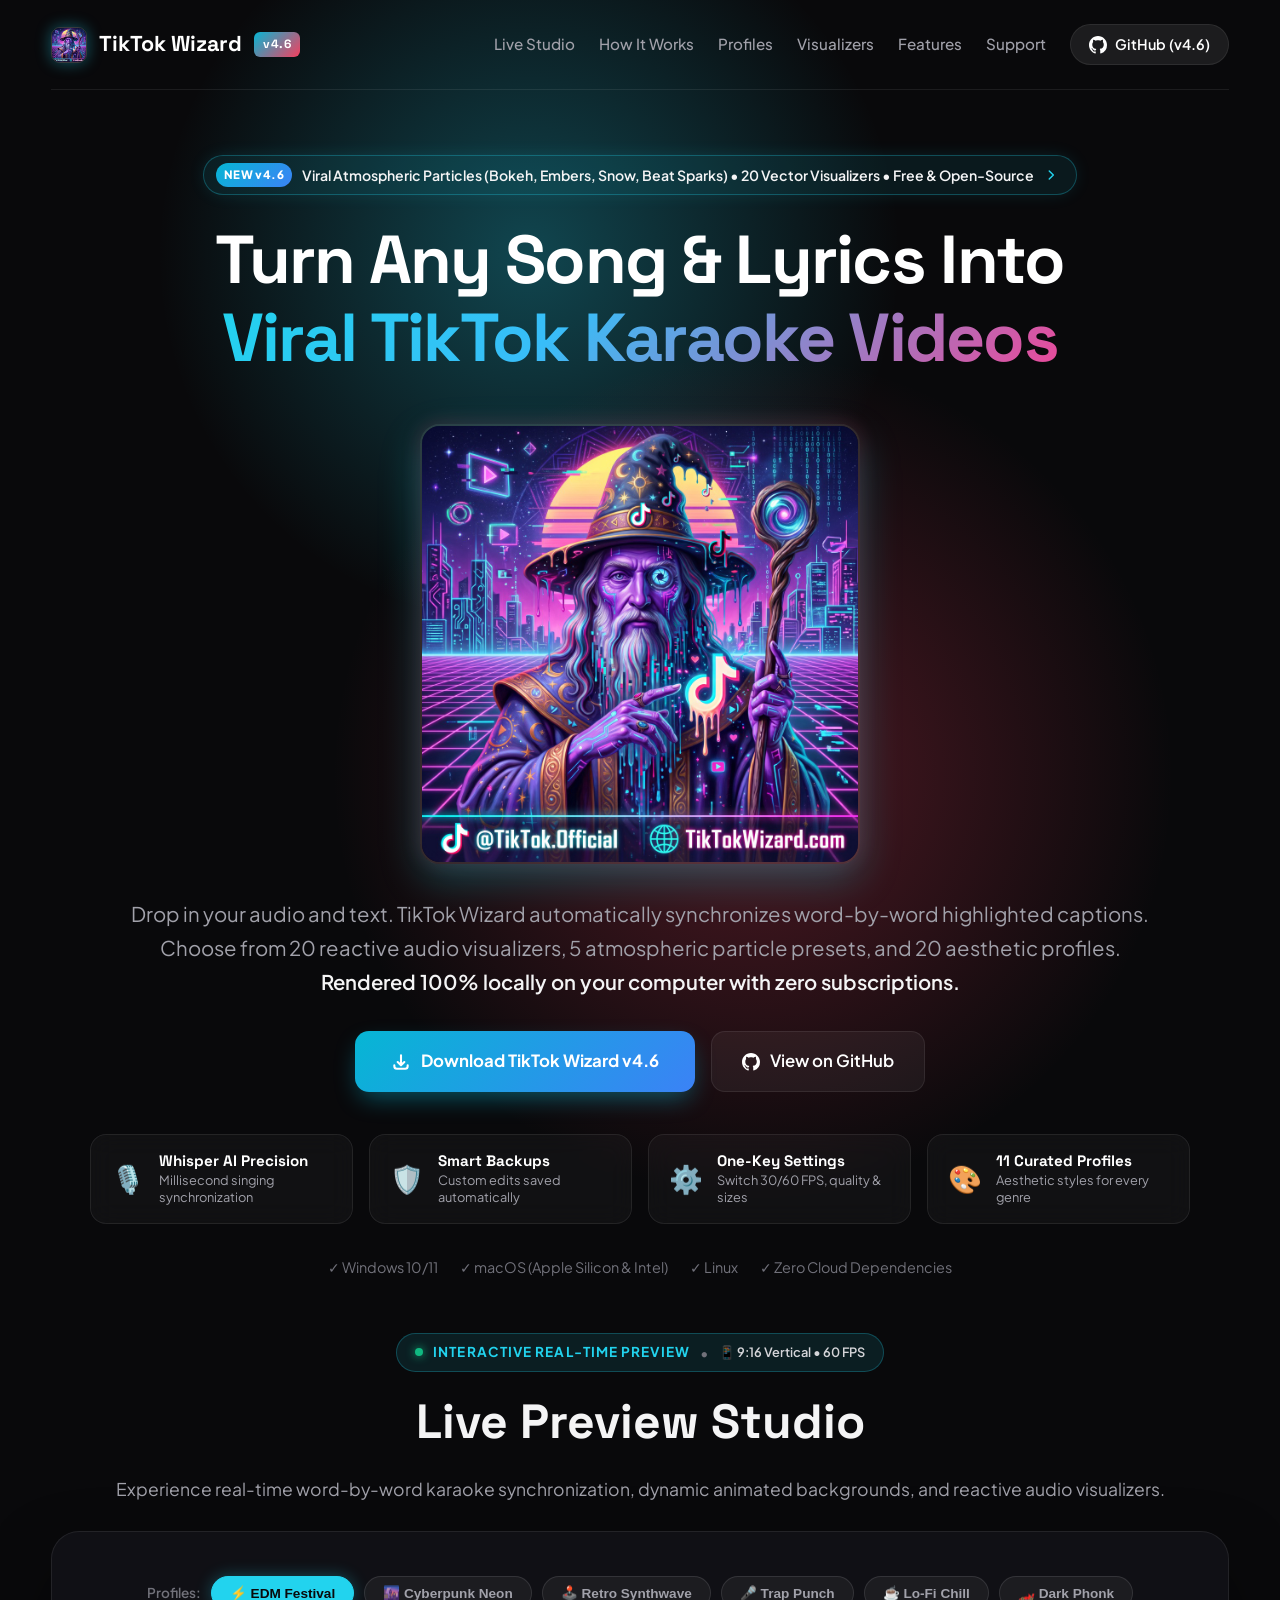
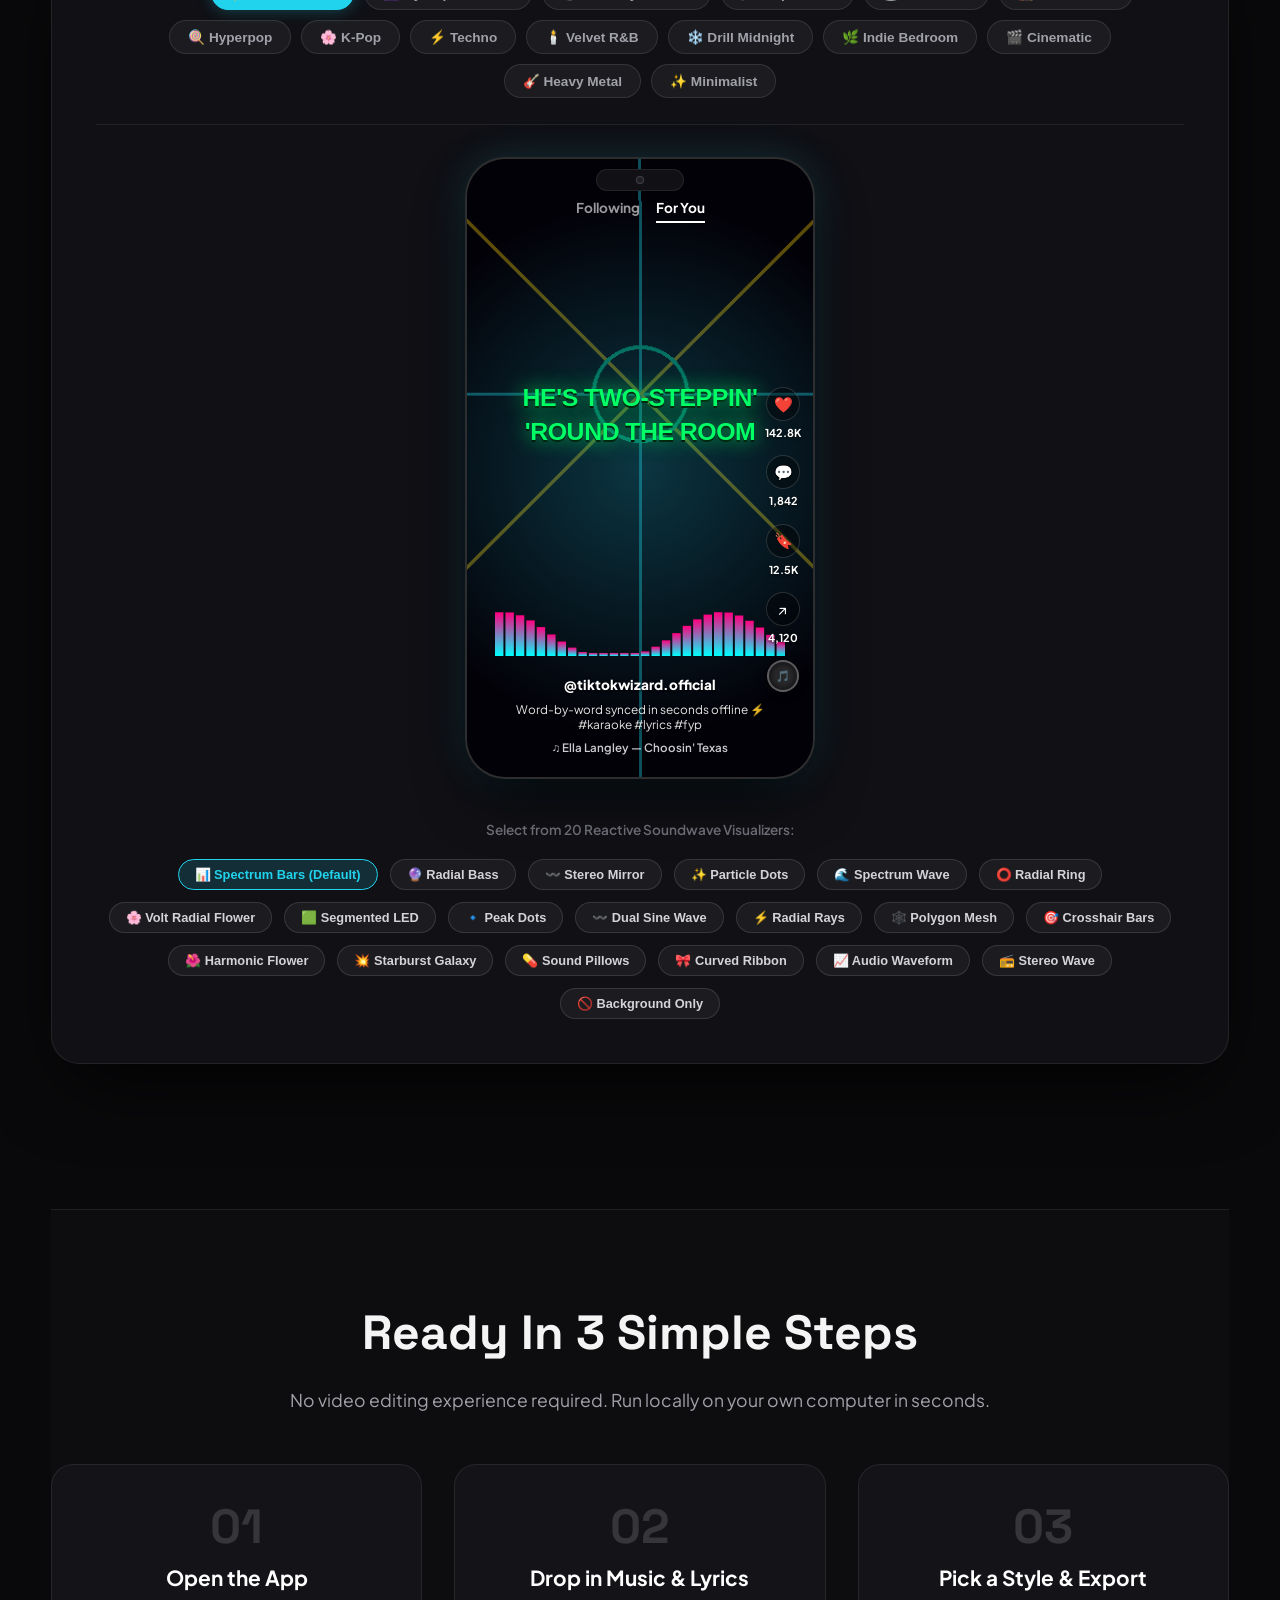
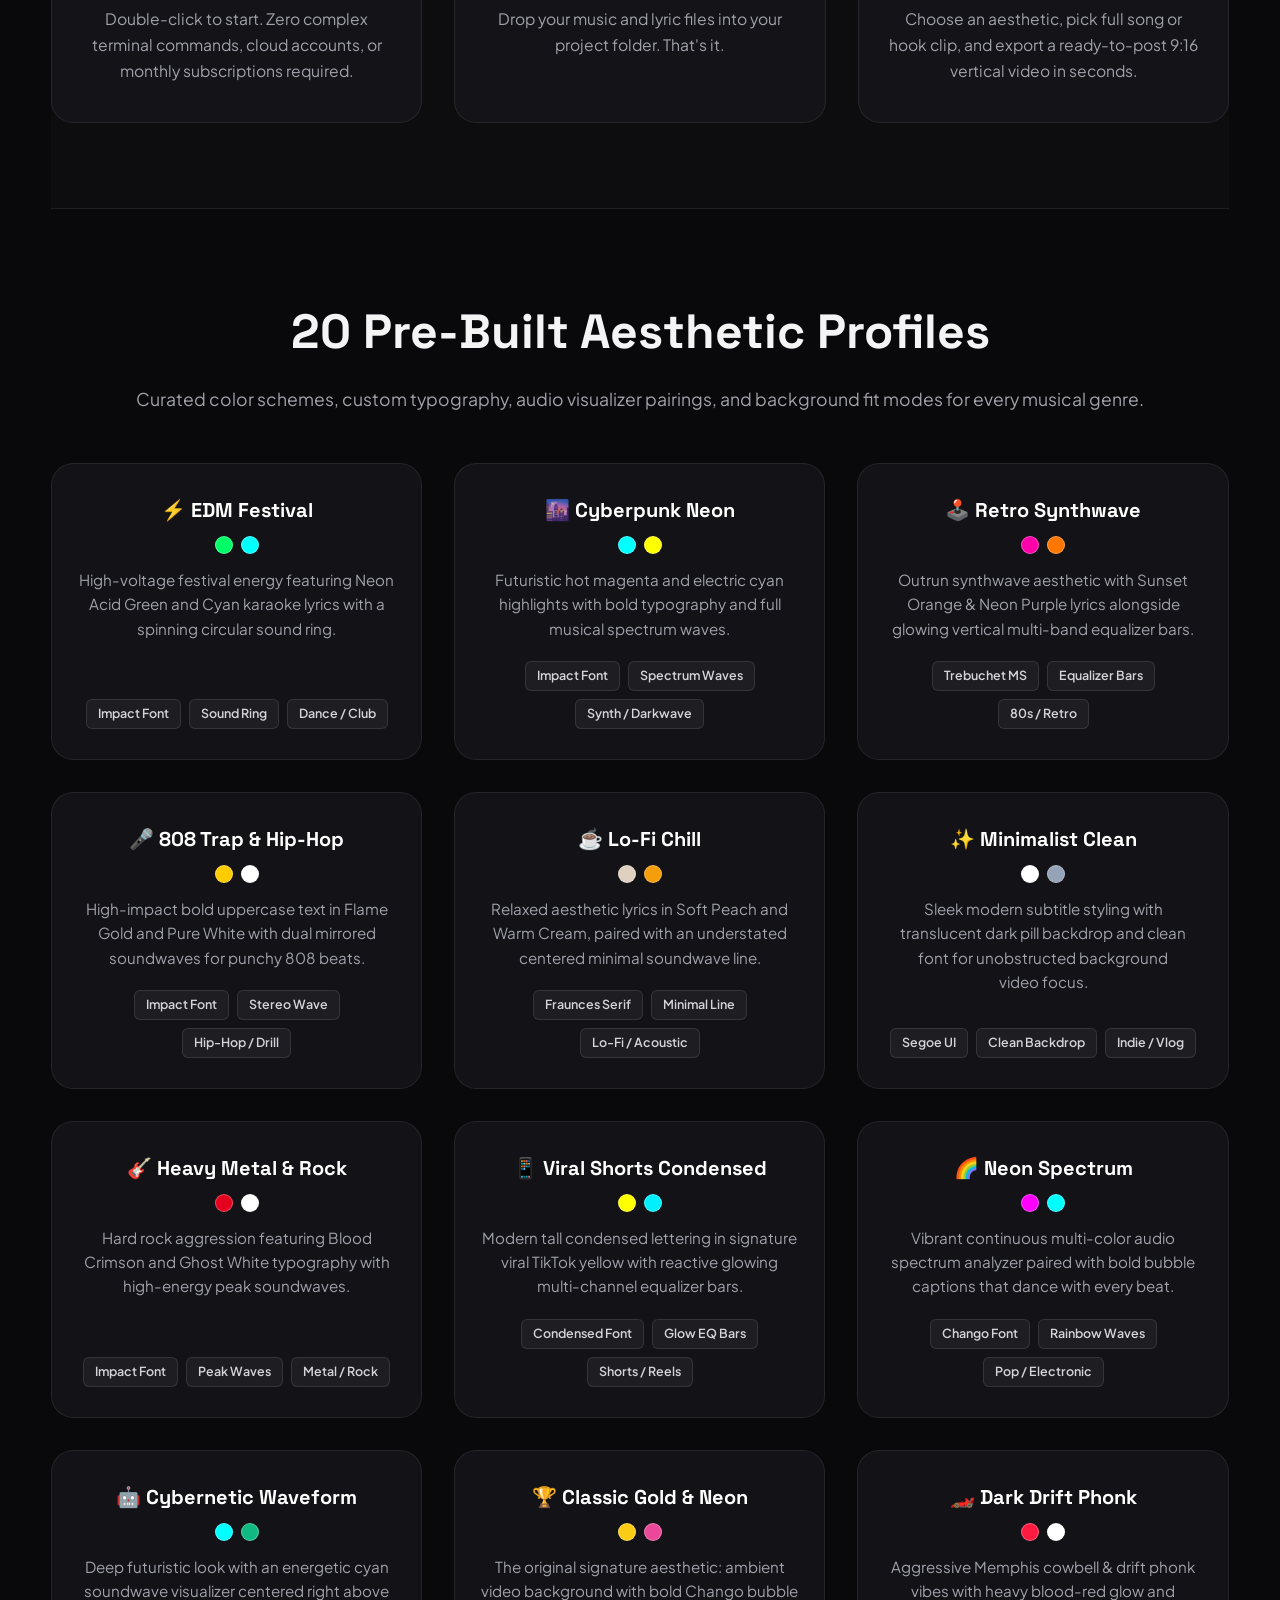
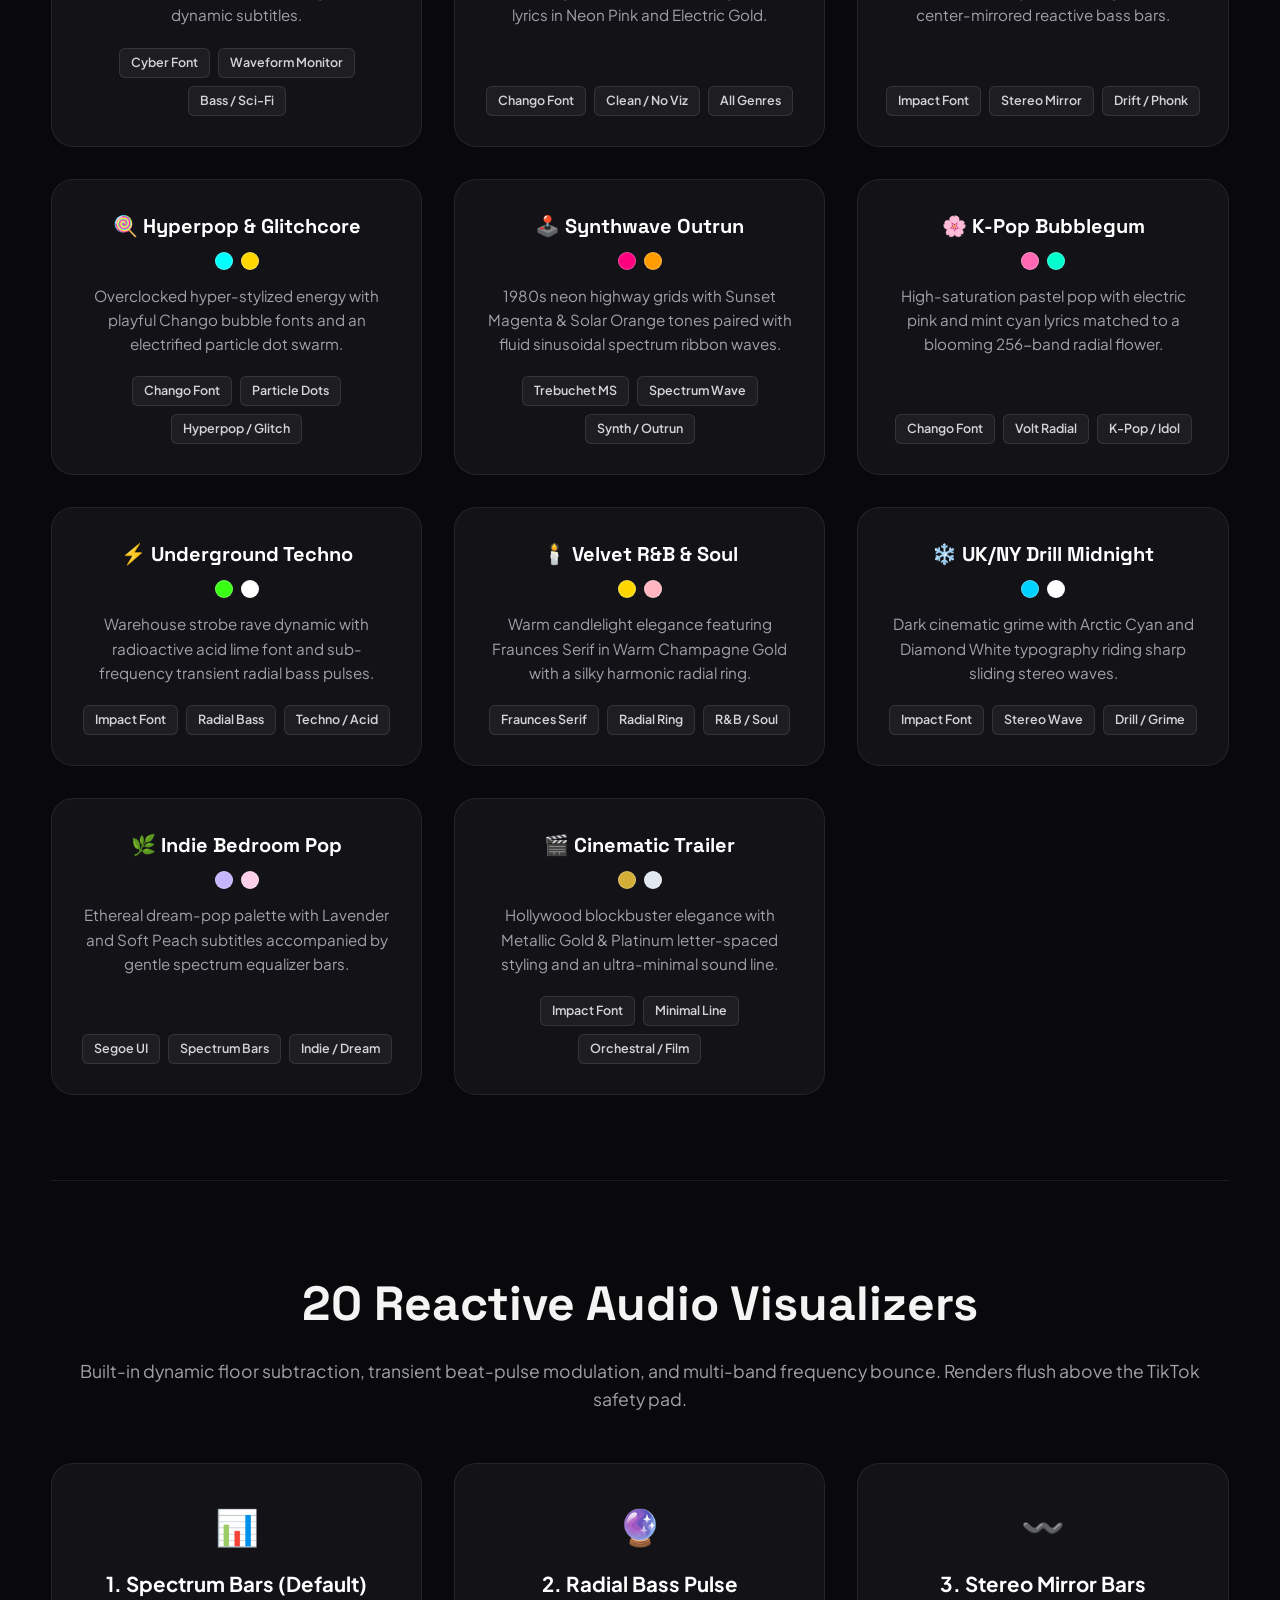
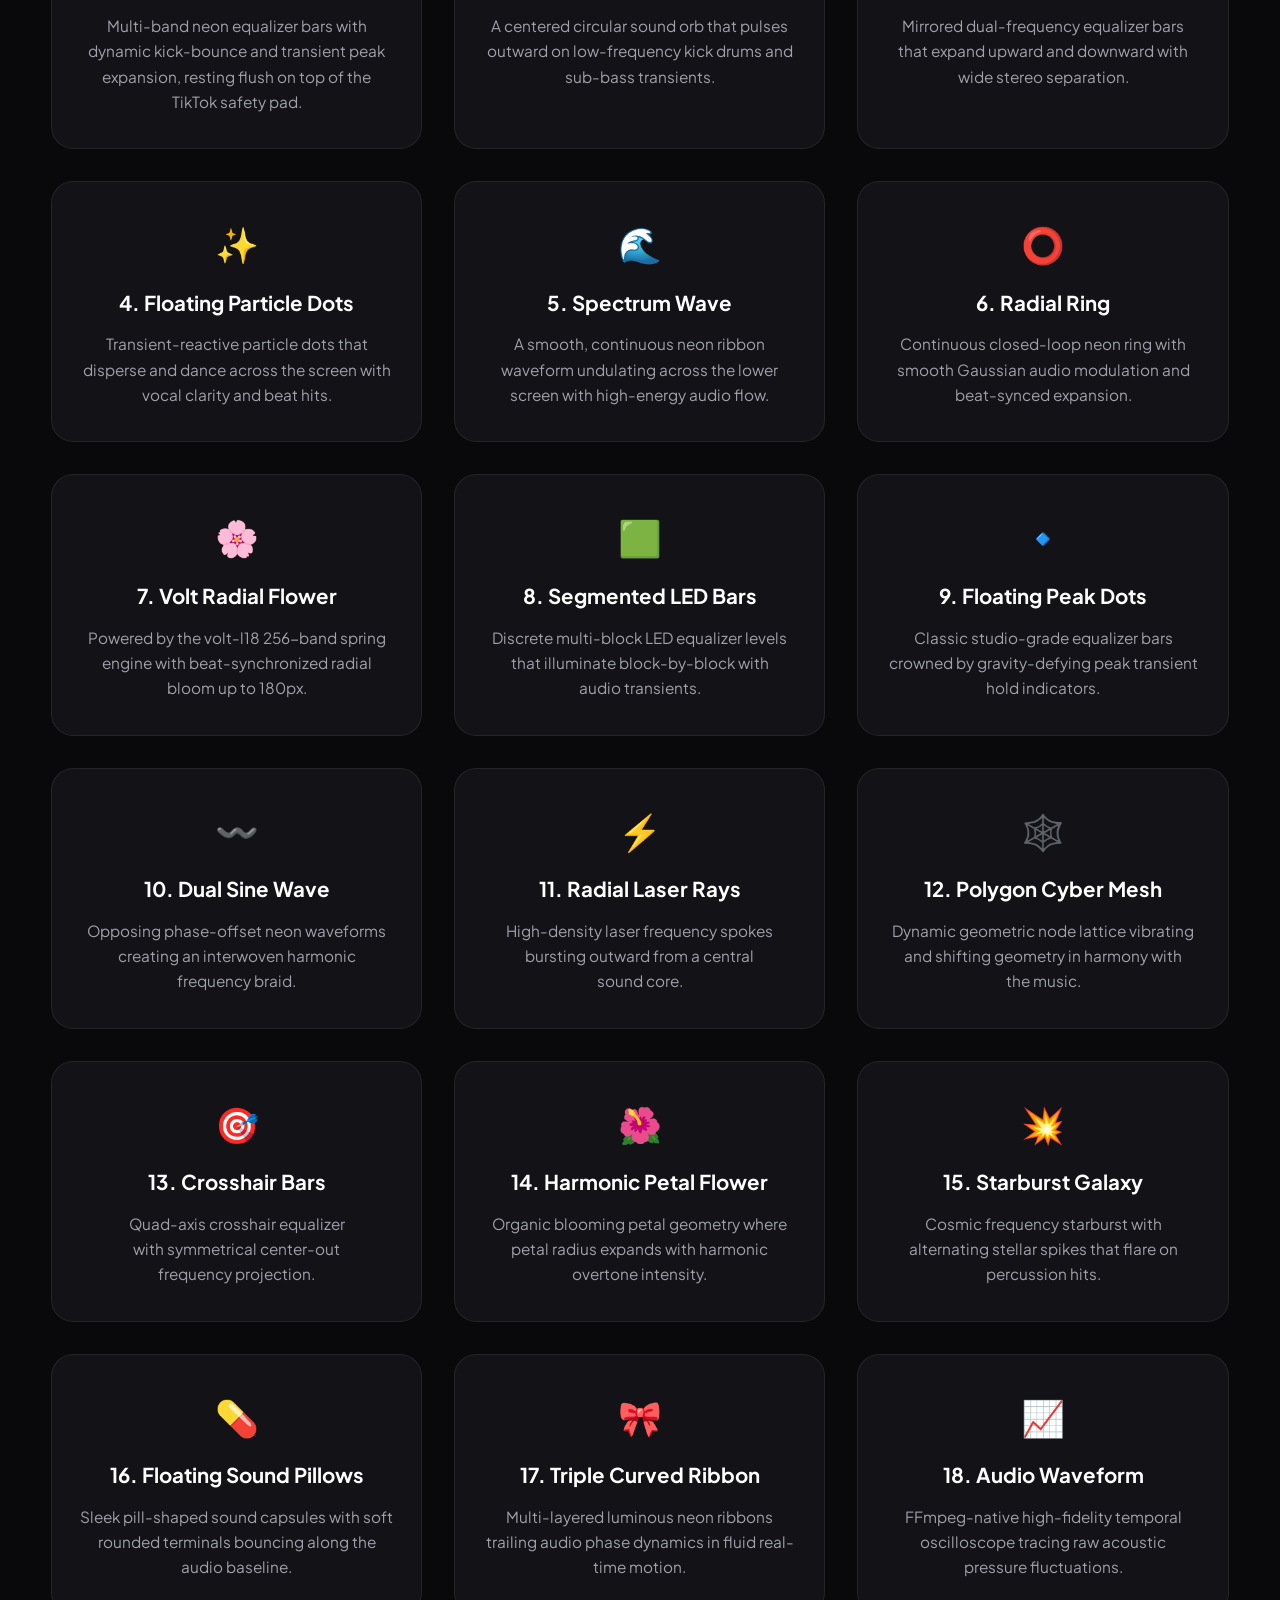
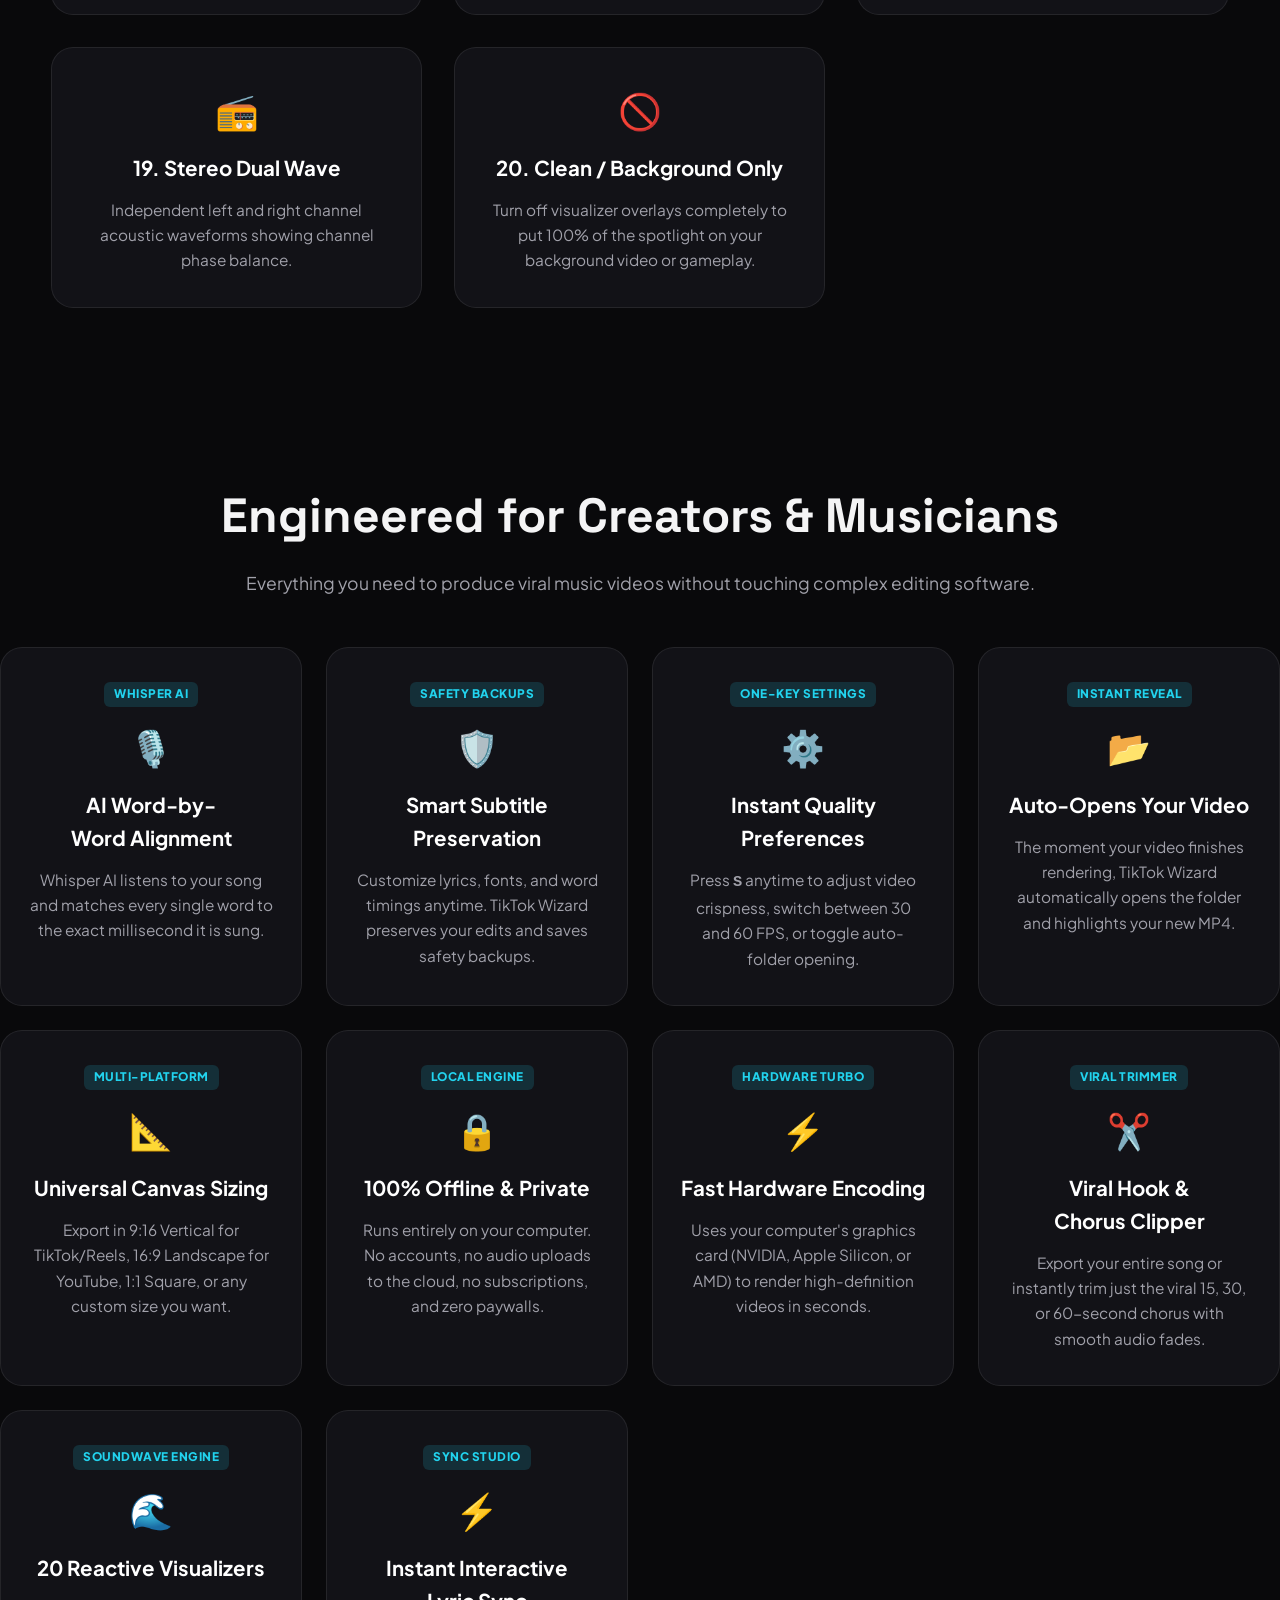
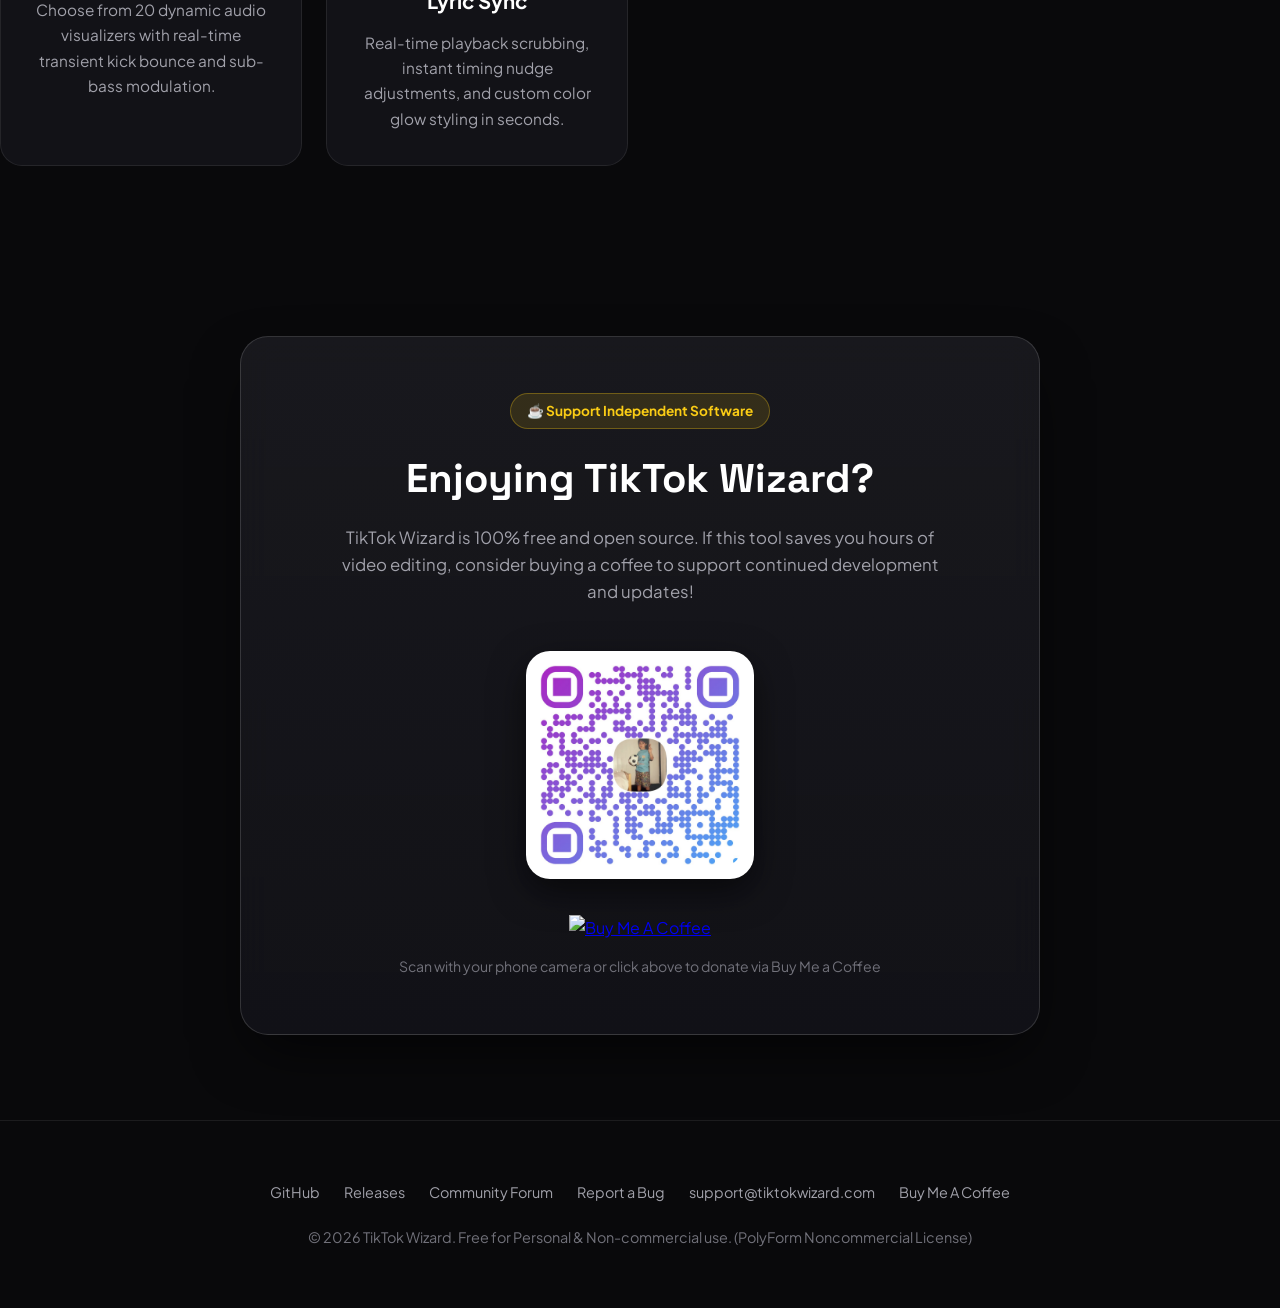
==== commit 09cfdc7c: "TikTok Wizard v4.6: Atmospheric particle engine (bokeh dust, embers, snow, beat bursts, stars)" ====
--- a/docs/index.html
+++ b/docs/index.html
@@ -1251,7 +1251,7 @@
       <a href="#" class="logo">
         <img src="logo.png" alt="TikTok Wizard Mascot" class="logo-img">
         <span>TikTok Wizard</span>
-        <span class="logo-badge">v4.5</span>
+        <span class="logo-badge">v4.6</span>
       </a>
       <div class="nav-links">
         <a href="#studio" class="nav-link">Live Studio</a>
@@ -1260,11 +1260,11 @@
         <a href="#visualizers" class="nav-link">Visualizers</a>
         <a href="#features" class="nav-link">Features</a>
         <a href="#support" class="nav-link">Support</a>
-        <a href="https://github.com/R03LV1S/TikTokWizard/releases/tag/v4.5" class="btn-github" target="_blank" rel="noopener">
+        <a href="https://github.com/R03LV1S/TikTokWizard/releases/tag/v4.6" class="btn-github" target="_blank" rel="noopener">
           <svg width="18" height="18" viewBox="0 0 24 24" fill="currentColor">
             <path d="M12 0C5.37 0 0 5.37 0 12c0 5.31 3.435 9.795 8.205 11.385.6.105.825-.255.825-.57 0-.285-.015-1.23-.015-2.235-3.015.555-3.795-.735-4.035-1.41-.135-.345-.72-1.41-1.23-1.695-.42-.225-1.02-.78-.015-.795.945-.015 1.62.87 1.845 1.23 1.08 1.815 2.805 1.305 3.495.99.105-.78.42-1.305.765-1.605-2.67-.3-5.46-1.335-5.46-5.925 0-1.305.465-2.385 1.23-3.225-.12-.3-.54-1.53.12-3.18 0 0 1.005-.315 3.3 1.23.96-.27 1.98-.405 3-.405s2.04.135 3 .405c2.295-1.56 3.3-1.23 3.3-1.23.66 1.65.24 2.88.12 3.18.765.84 1.23 1.905 1.23 3.225 0 4.605-2.805 5.625-5.475 5.925.435.375.81 1.095.81 2.22 0 1.605-.015 2.895-.015 3.3 0 .315.225.69.825.57A12.02 12.02 0 0024 12c0-6.63-5.37-12-12-12z"/>
           </svg>
-          GitHub (v4.5)
+          GitHub (v4.6)
         </a>
       </div>
     </nav>
@@ -1275,8 +1275,8 @@
       <div class="hero-top-announcement">
         <a href="#how-it-works" style="text-decoration: none;">
           <span class="announcement-pill">
-            <span class="announcement-tag">NEW v4.5</span>
-            <span class="announcement-text">Reactive Visualizers • Adaptive Acoustic MMS_FA • 100% Free & Open-Source</span>
+            <span class="announcement-tag">NEW v4.6</span>
+            <span class="announcement-text">Viral Atmospheric Particles (Bokeh, Embers, Snow, Beat Sparks) • 20 Vector Visualizers • Free & Open-Source</span>
             <svg class="chevron-right" width="14" height="14" viewBox="0 0 24 24" fill="none" stroke="currentColor" stroke-width="2.5"><path stroke-linecap="round" stroke-linejoin="round" d="M9 5l7 7-7 7"/></svg>
           </span>
         </a>
@@ -1296,17 +1296,17 @@
       <!-- Subtitle -->
       <p class="hero-subtitle">
         Drop in your audio and text. TikTok Wizard automatically synchronizes word-by-word highlighted captions.<br>
-        Choose from 20 reactive audio visualizers and 20 aesthetic profiles.<br>
+        Choose from 20 reactive audio visualizers, 5 atmospheric particle presets, and 20 aesthetic profiles.<br>
         <strong>Rendered 100% locally on your computer with zero subscriptions.</strong>
       </p>
 
       <!-- Primary CTA Buttons -->
       <div class="cta-group">
-        <a href="https://github.com/R03LV1S/TikTokWizard/releases/tag/v4.5" class="btn-primary">
+        <a href="https://github.com/R03LV1S/TikTokWizard/releases/tag/v4.6" class="btn-primary">
           <svg width="20" height="20" fill="none" stroke="currentColor" stroke-width="2.5" viewBox="0 0 24 24">
             <path stroke-linecap="round" stroke-linejoin="round" d="M4 16v1a3 3 0 003 3h10a3 3 0 003-3v-1m-4-4l-4 4m0 0l-4-4m4 4V4"/>
           </svg>
-          Download TikTok Wizard v4.5
+          Download TikTok Wizard v4.6
         </a>
         <a href="https://github.com/R03LV1S/TikTokWizard" class="btn-secondary" target="_blank" rel="noopener">
           <svg width="18" height="18" viewBox="0 0 24 24" fill="currentColor">
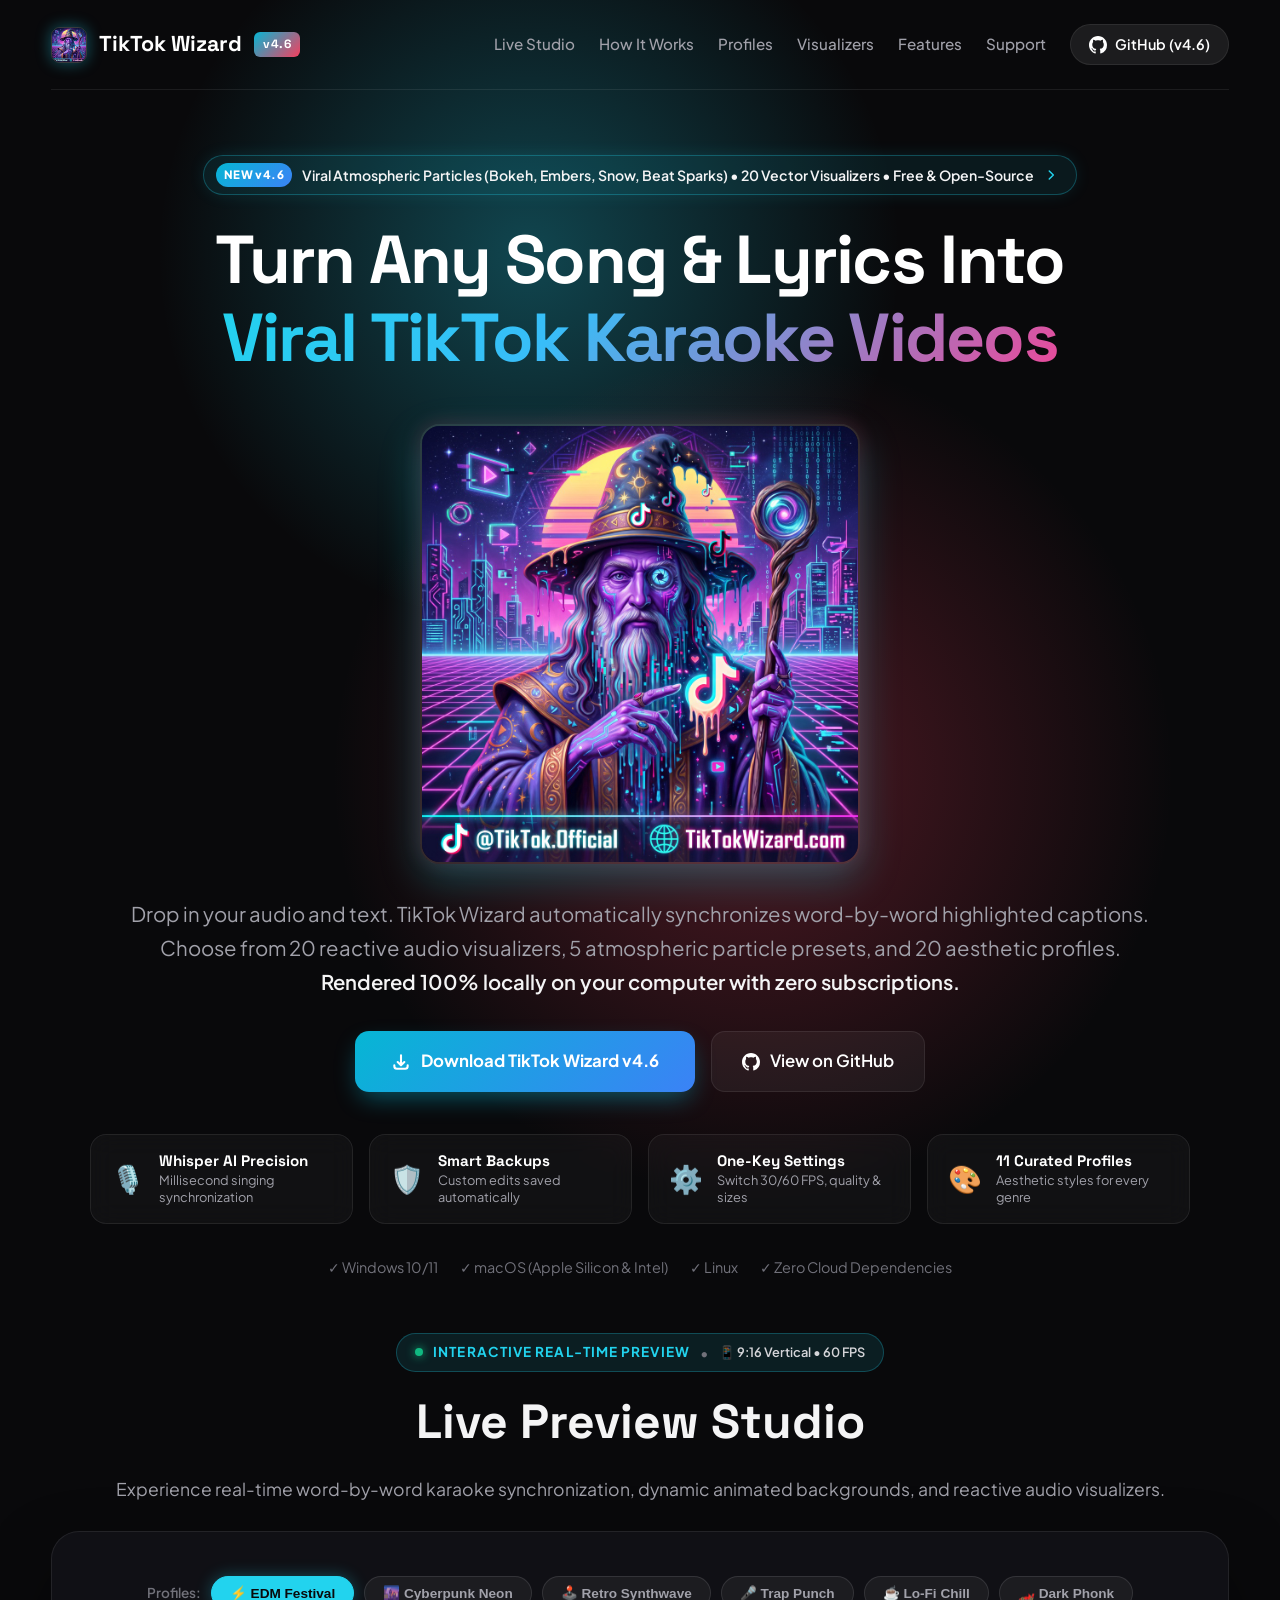
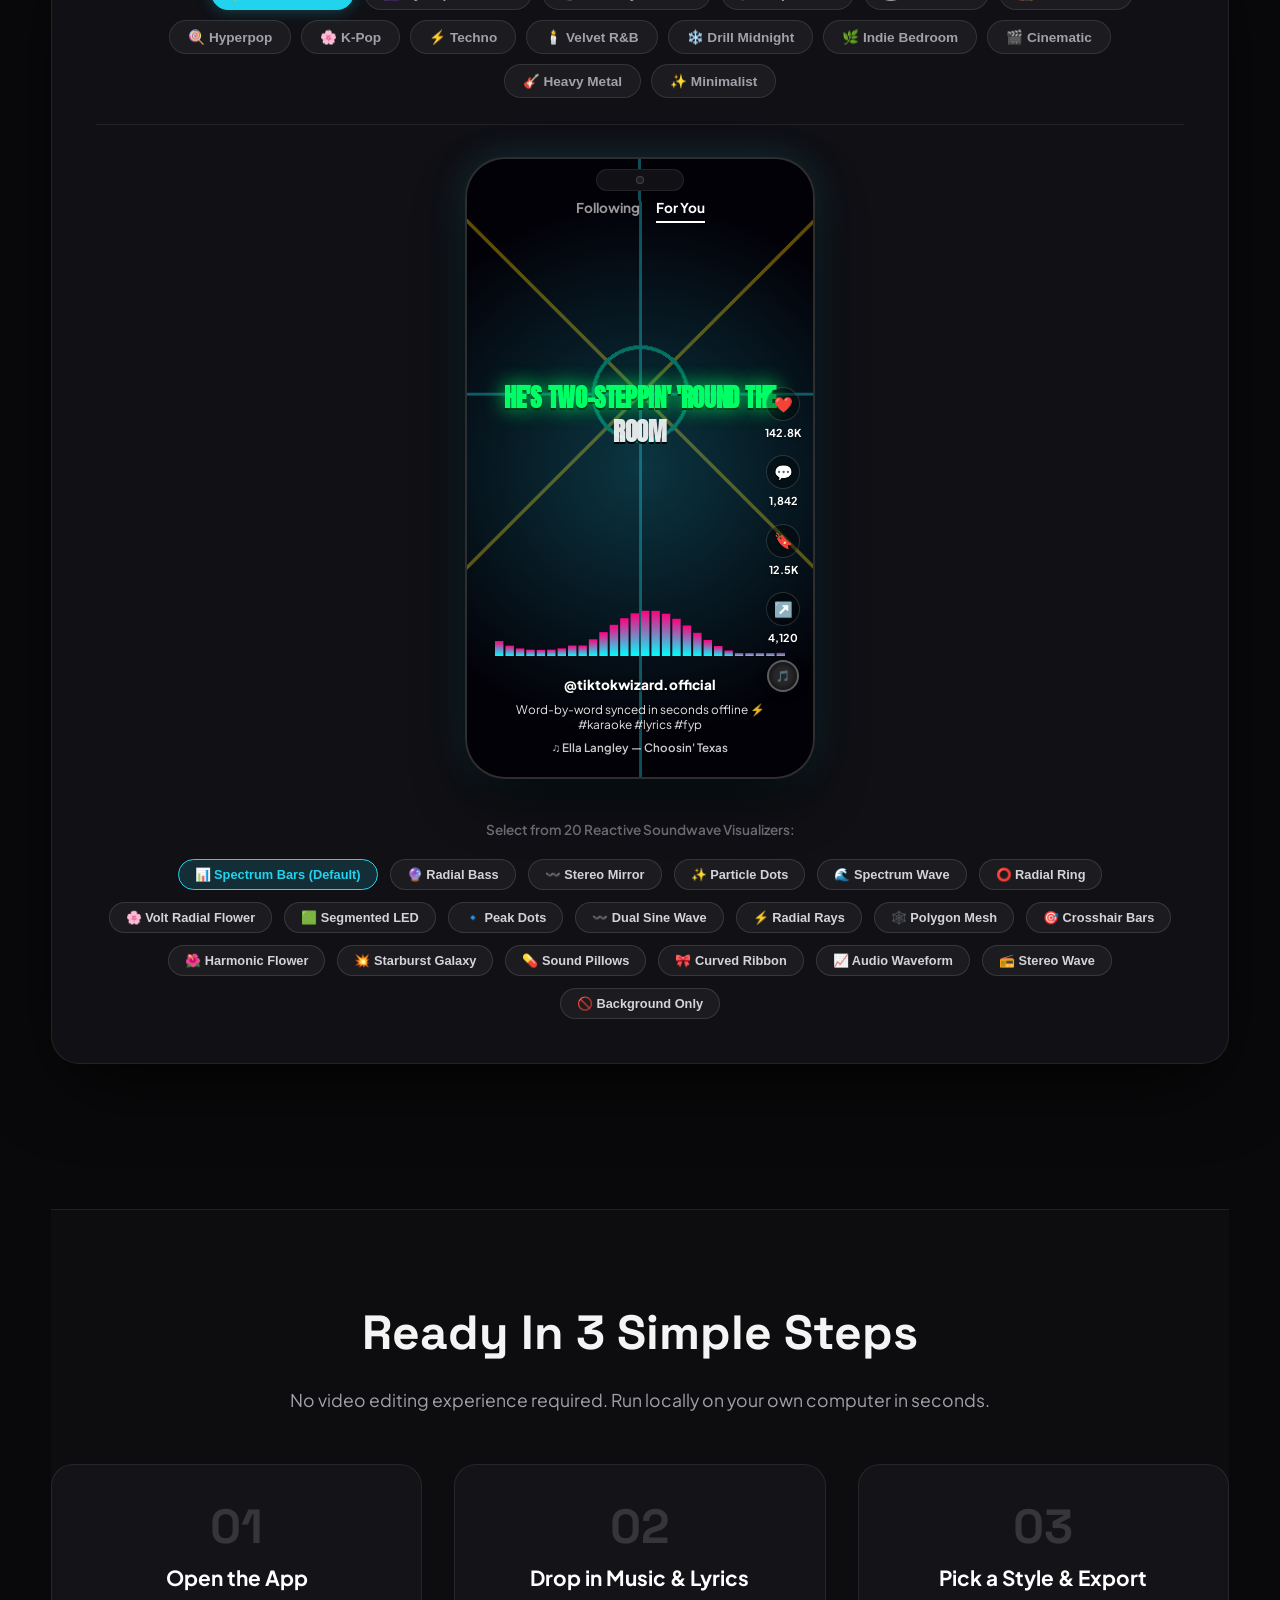
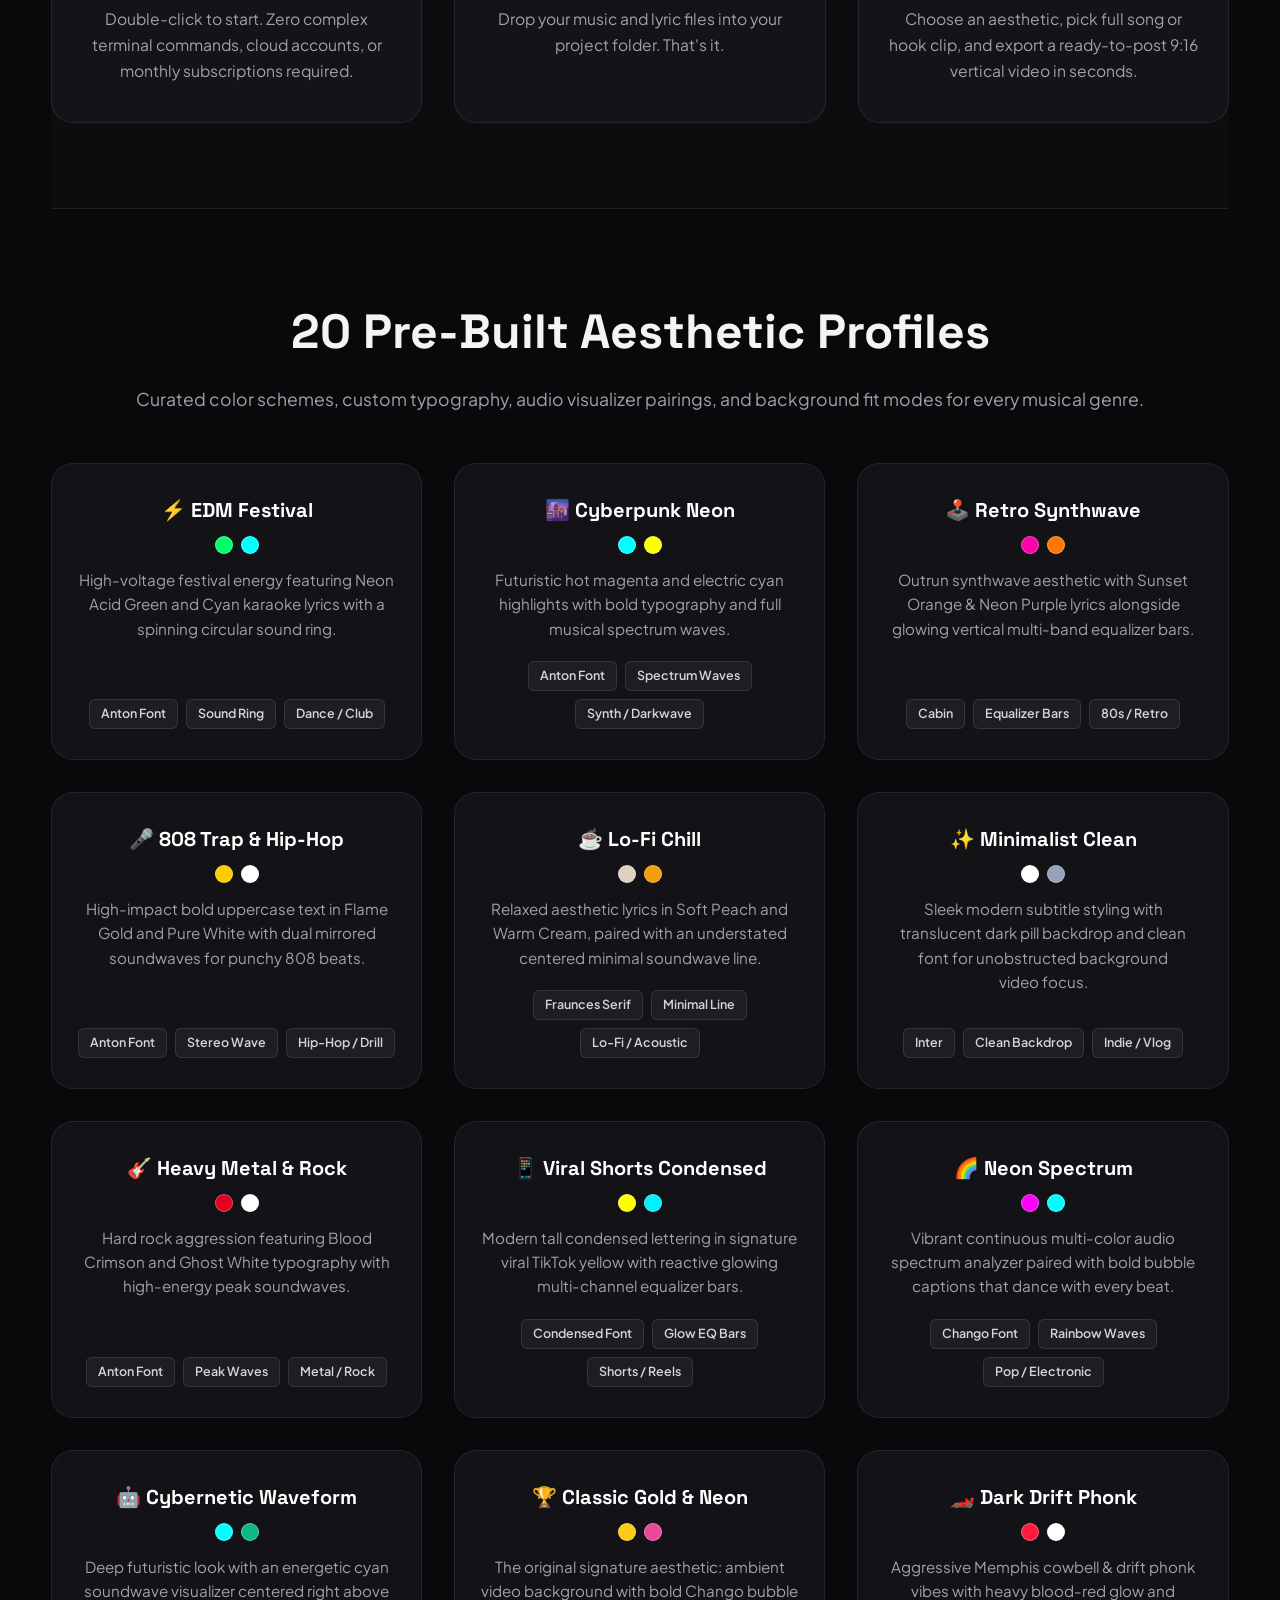
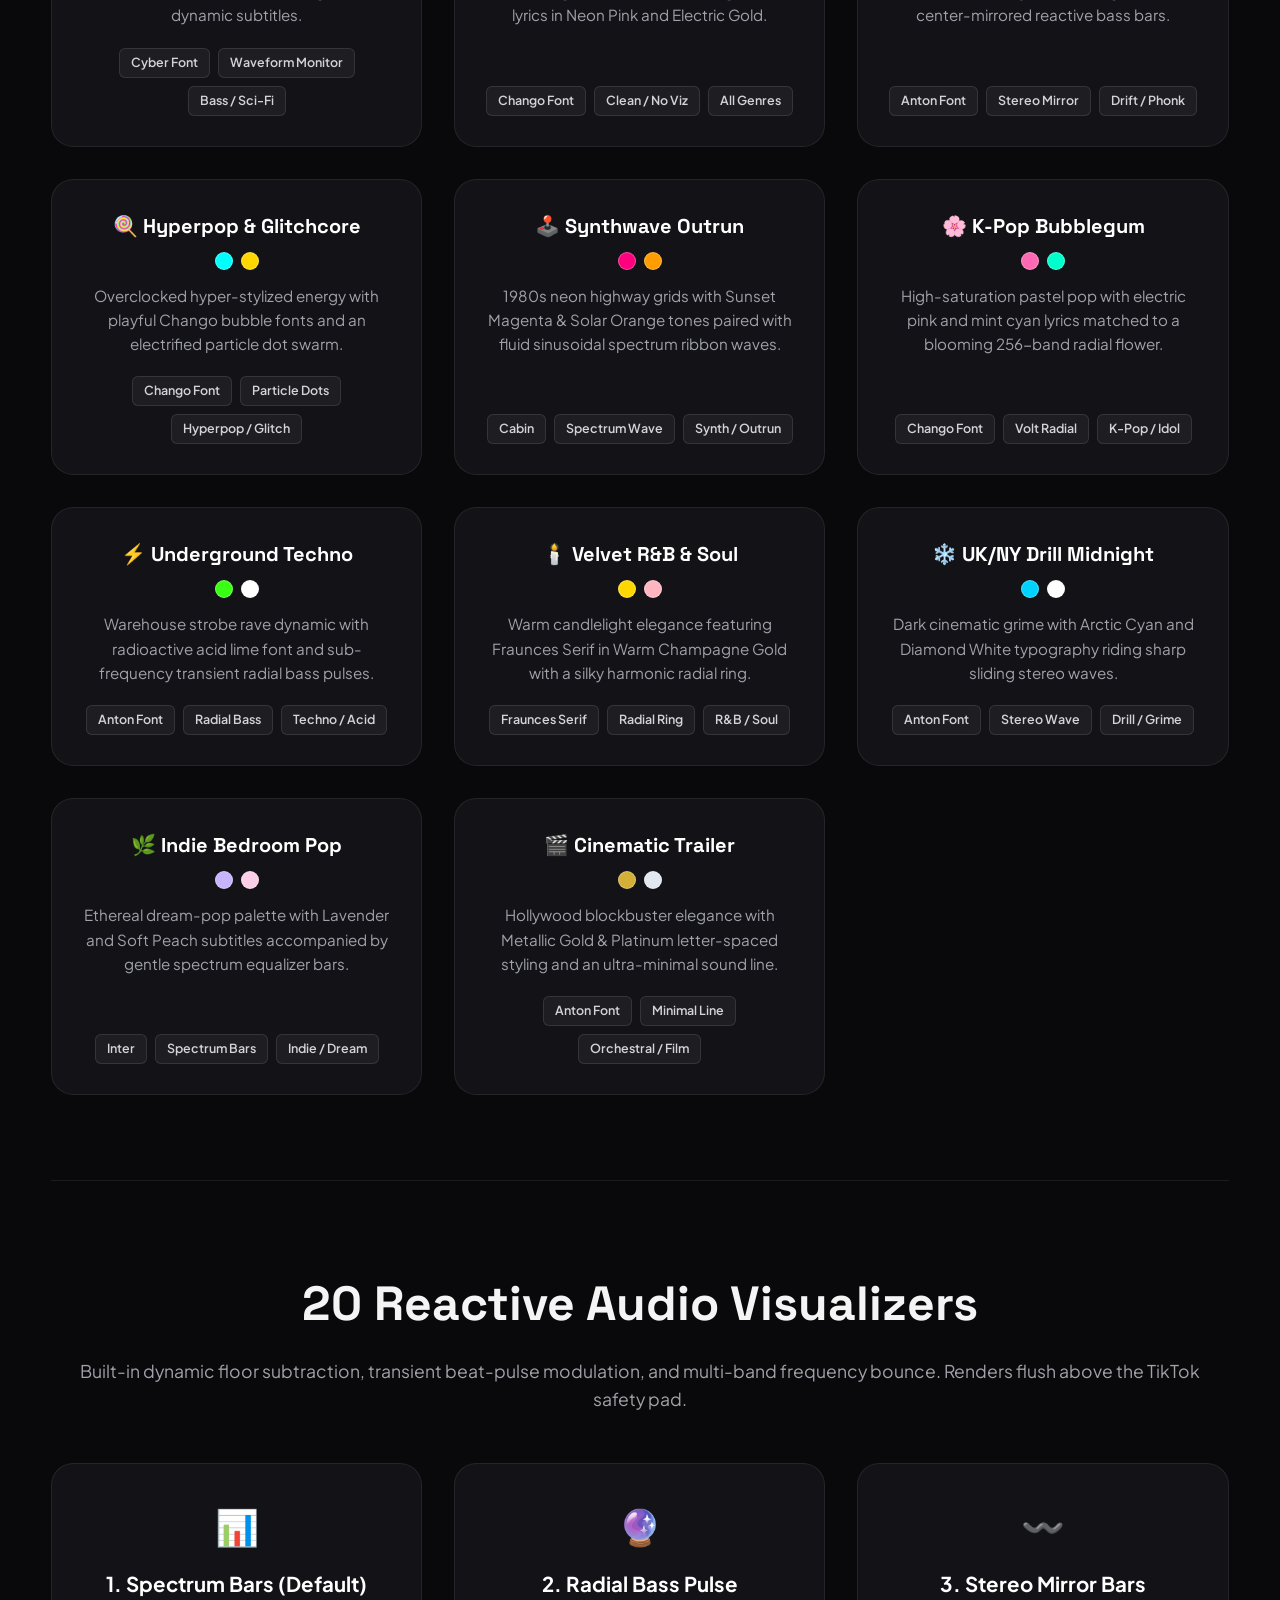
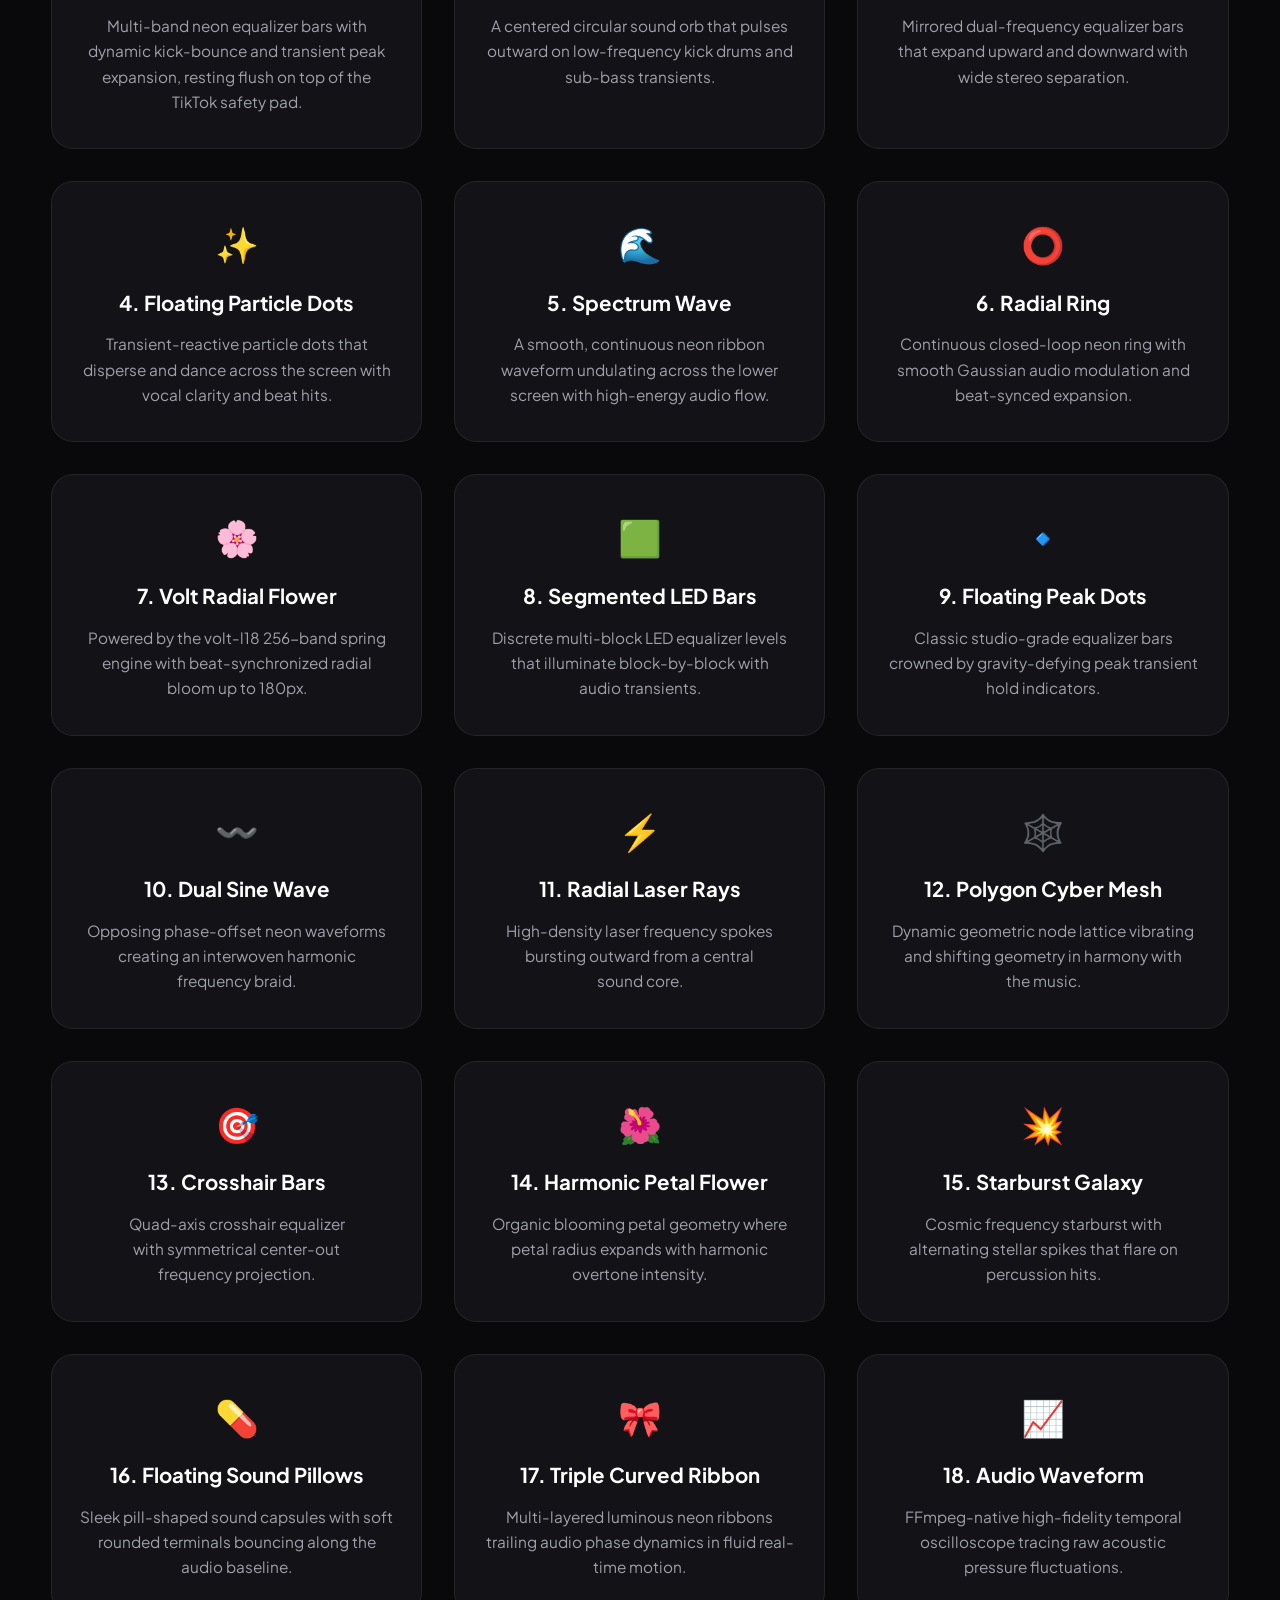
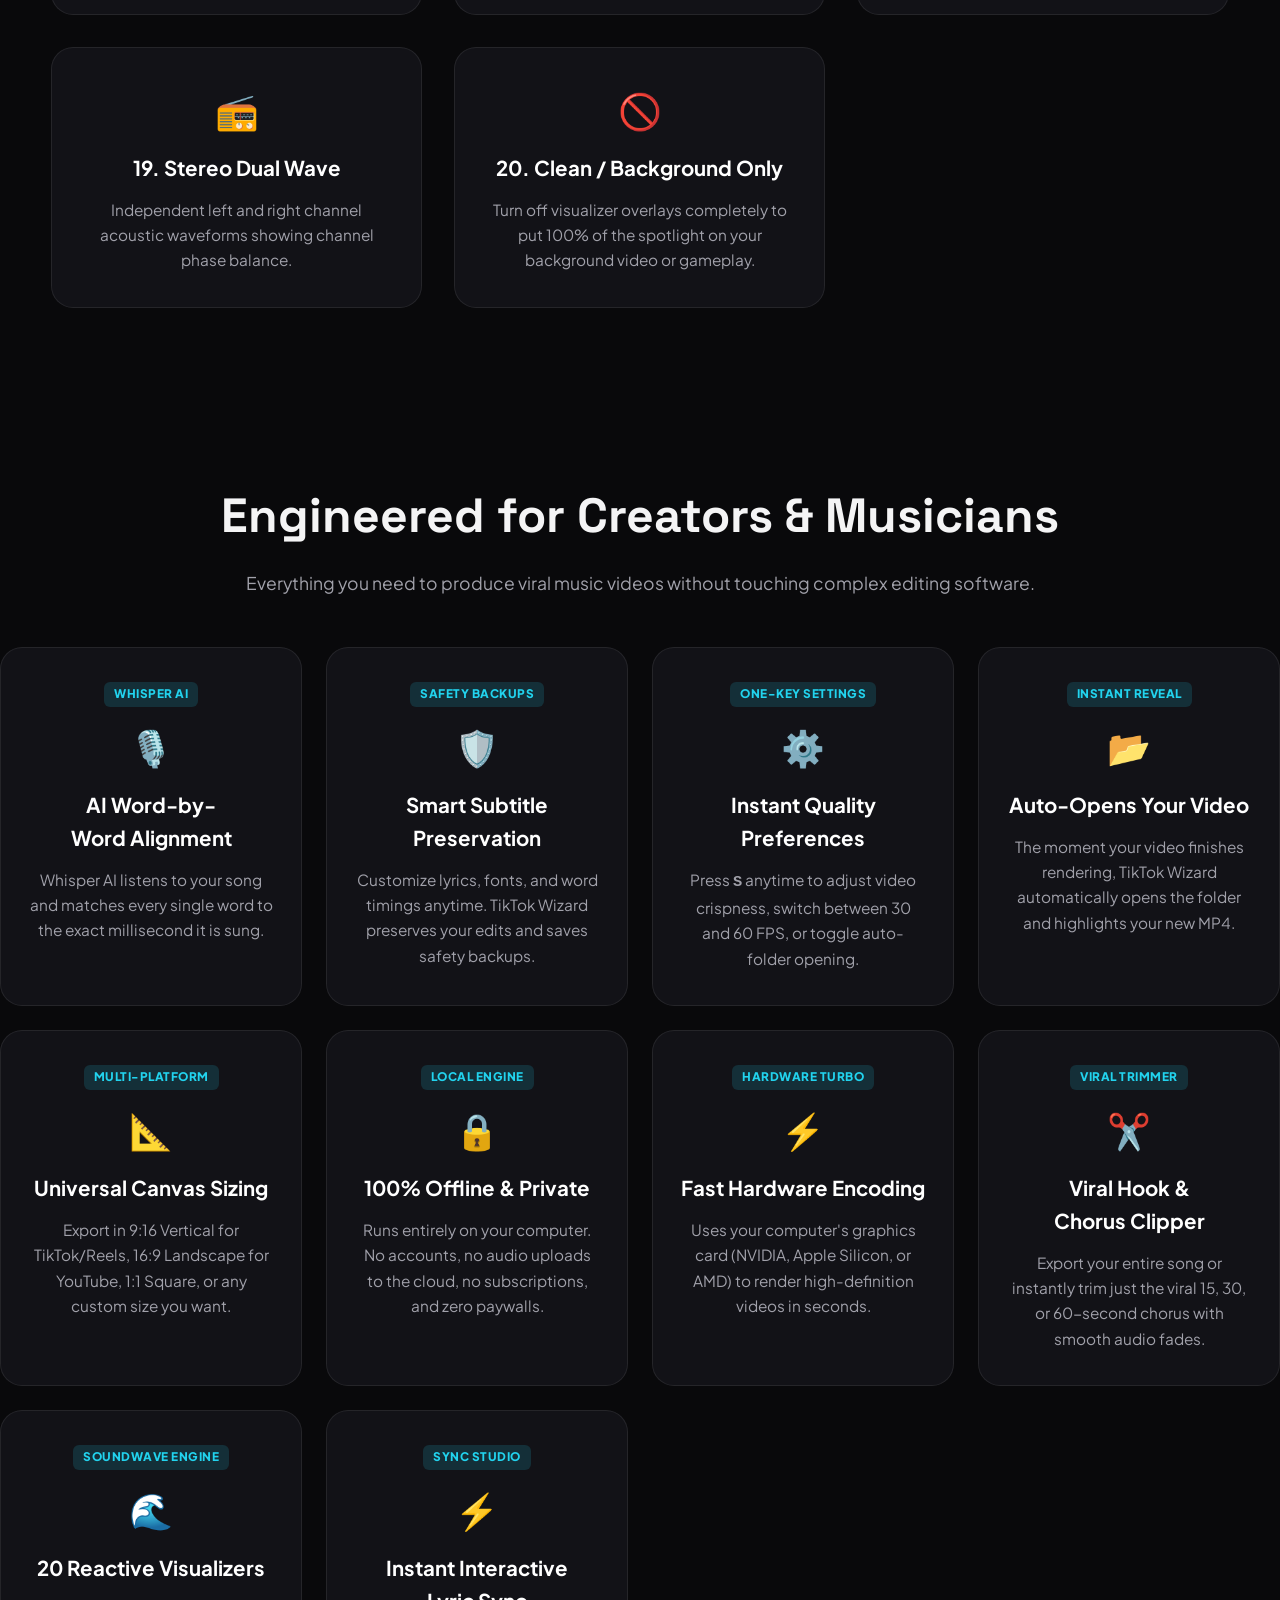
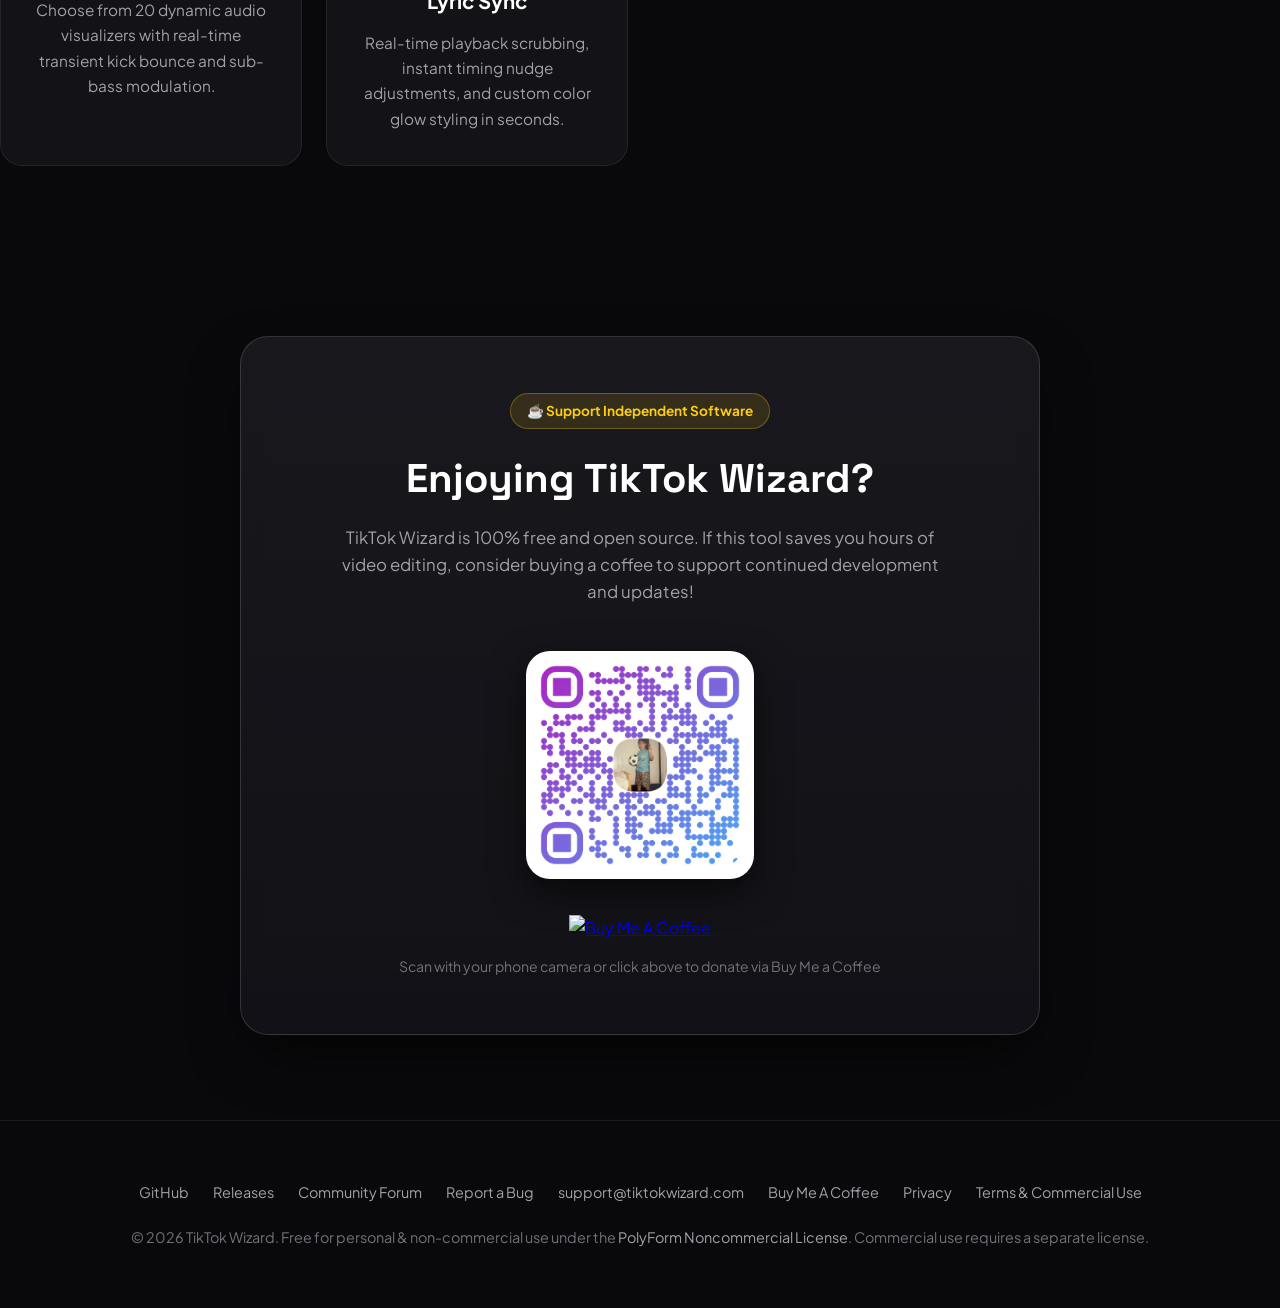
==== commit 6012bc22: "Add site privacy and terms pages and use open-license fonts" ====
--- a/docs/index.html
+++ b/docs/index.html
@@ -12,9 +12,7 @@
   <meta property="og:description" content="Free, offline karaoke video generator for TikTok, Shorts, and Reels. Word-by-word AI synchronization, 8 visualizers, and 11 aesthetic profiles.">
   <meta property="og:type" content="website">
   <meta property="og:url" content="https://tiktokwizard.com">
-  <link rel="preconnect" href="https://fonts.googleapis.com">
-  <link rel="preconnect" href="https://fonts.gstatic.com" crossorigin>
-  <link href="https://fonts.googleapis.com/css2?family=Plus+Jakarta+Sans:wght@400;500;600;700;800&family=Space+Grotesk:wght@600;700;800&family=Chango&family=Impact&family=Bebas+Neue&family=Montserrat:wght@500;700;800&display=swap" rel="stylesheet">
+  <link rel="stylesheet" href="fonts/google-fonts.css">
   <style>
     :root {
       --bg: #09090b;
@@ -1529,7 +1527,7 @@
             <p class="profile-desc">High-voltage festival energy featuring Neon Acid Green and Cyan karaoke lyrics with a spinning circular sound ring.</p>
           </div>
           <div class="profile-tags">
-            <span class="profile-tag">Impact Font</span>
+            <span class="profile-tag">Anton Font</span>
             <span class="profile-tag">Sound Ring</span>
             <span class="profile-tag">Dance / Club</span>
           </div>
@@ -1548,7 +1546,7 @@
             <p class="profile-desc">Futuristic hot magenta and electric cyan highlights with bold typography and full musical spectrum waves.</p>
           </div>
           <div class="profile-tags">
-            <span class="profile-tag">Impact Font</span>
+            <span class="profile-tag">Anton Font</span>
             <span class="profile-tag">Spectrum Waves</span>
             <span class="profile-tag">Synth / Darkwave</span>
           </div>
@@ -1567,7 +1565,7 @@
             <p class="profile-desc">Outrun synthwave aesthetic with Sunset Orange & Neon Purple lyrics alongside glowing vertical multi-band equalizer bars.</p>
           </div>
           <div class="profile-tags">
-            <span class="profile-tag">Trebuchet MS</span>
+            <span class="profile-tag">Cabin</span>
             <span class="profile-tag">Equalizer Bars</span>
             <span class="profile-tag">80s / Retro</span>
           </div>
@@ -1586,7 +1584,7 @@
             <p class="profile-desc">High-impact bold uppercase text in Flame Gold and Pure White with dual mirrored soundwaves for punchy 808 beats.</p>
           </div>
           <div class="profile-tags">
-            <span class="profile-tag">Impact Font</span>
+            <span class="profile-tag">Anton Font</span>
             <span class="profile-tag">Stereo Wave</span>
             <span class="profile-tag">Hip-Hop / Drill</span>
           </div>
@@ -1624,7 +1622,7 @@
             <p class="profile-desc">Sleek modern subtitle styling with translucent dark pill backdrop and clean font for unobstructed background video focus.</p>
           </div>
           <div class="profile-tags">
-            <span class="profile-tag">Segoe UI</span>
+            <span class="profile-tag">Inter</span>
             <span class="profile-tag">Clean Backdrop</span>
             <span class="profile-tag">Indie / Vlog</span>
           </div>
@@ -1643,7 +1641,7 @@
             <p class="profile-desc">Hard rock aggression featuring Blood Crimson and Ghost White typography with high-energy peak soundwaves.</p>
           </div>
           <div class="profile-tags">
-            <span class="profile-tag">Impact Font</span>
+            <span class="profile-tag">Anton Font</span>
             <span class="profile-tag">Peak Waves</span>
             <span class="profile-tag">Metal / Rock</span>
           </div>
@@ -1738,7 +1736,7 @@
             <p class="profile-desc">Aggressive Memphis cowbell & drift phonk vibes with heavy blood-red glow and center-mirrored reactive bass bars.</p>
           </div>
           <div class="profile-tags">
-            <span class="profile-tag">Impact Font</span>
+            <span class="profile-tag">Anton Font</span>
             <span class="profile-tag">Stereo Mirror</span>
             <span class="profile-tag">Drift / Phonk</span>
           </div>
@@ -1776,7 +1774,7 @@
             <p class="profile-desc">1980s neon highway grids with Sunset Magenta & Solar Orange tones paired with fluid sinusoidal spectrum ribbon waves.</p>
           </div>
           <div class="profile-tags">
-            <span class="profile-tag">Trebuchet MS</span>
+            <span class="profile-tag">Cabin</span>
             <span class="profile-tag">Spectrum Wave</span>
             <span class="profile-tag">Synth / Outrun</span>
           </div>
@@ -1814,7 +1812,7 @@
             <p class="profile-desc">Warehouse strobe rave dynamic with radioactive acid lime font and sub-frequency transient radial bass pulses.</p>
           </div>
           <div class="profile-tags">
-            <span class="profile-tag">Impact Font</span>
+            <span class="profile-tag">Anton Font</span>
             <span class="profile-tag">Radial Bass</span>
             <span class="profile-tag">Techno / Acid</span>
           </div>
@@ -1852,7 +1850,7 @@
             <p class="profile-desc">Dark cinematic grime with Arctic Cyan and Diamond White typography riding sharp sliding stereo waves.</p>
           </div>
           <div class="profile-tags">
-            <span class="profile-tag">Impact Font</span>
+            <span class="profile-tag">Anton Font</span>
             <span class="profile-tag">Stereo Wave</span>
             <span class="profile-tag">Drill / Grime</span>
           </div>
@@ -1871,7 +1869,7 @@
             <p class="profile-desc">Ethereal dream-pop palette with Lavender and Soft Peach subtitles accompanied by gentle spectrum equalizer bars.</p>
           </div>
           <div class="profile-tags">
-            <span class="profile-tag">Segoe UI</span>
+            <span class="profile-tag">Inter</span>
             <span class="profile-tag">Spectrum Bars</span>
             <span class="profile-tag">Indie / Dream</span>
           </div>
@@ -1890,7 +1888,7 @@
             <p class="profile-desc">Hollywood blockbuster elegance with Metallic Gold & Platinum letter-spaced styling and an ultra-minimal sound line.</p>
           </div>
           <div class="profile-tags">
-            <span class="profile-tag">Impact Font</span>
+            <span class="profile-tag">Anton Font</span>
             <span class="profile-tag">Minimal Line</span>
             <span class="profile-tag">Orchestral / Film</span>
           </div>
@@ -2171,8 +2169,10 @@
         <a href="https://github.com/R03LV1S/TikTokWizard/issues" target="_blank" rel="noopener">Report a Bug</a>
         <a href="mailto:support@tiktokwizard.com">support@tiktokwizard.com</a>
         <a href="https://buymeacoffee.com/r03lv1s" target="_blank" rel="noopener">Buy Me A Coffee</a>
+        <a href="/privacy.html">Privacy</a>
+        <a href="/terms.html">Terms &amp; Commercial Use</a>
       </div>
-      <p>© 2026 TikTok Wizard. Free for Personal & Non-commercial use. (PolyForm Noncommercial License)</p>
+      <p>&copy; 2026 TikTok Wizard. Free for personal &amp; non-commercial use under the <a href="https://github.com/R03LV1S/TikTokWizard/blob/main/LICENSE" target="_blank" rel="noopener">PolyForm Noncommercial License</a>. Commercial use requires a separate license.</p>
     </footer>
   </div>
 
@@ -2181,7 +2181,7 @@
     const profiles = {
       edm: {
         name: "EDM Festival",
-        font: "'Impact', sans-serif",
+        font: "'Anton', sans-serif",
         highlightColor: "#00ff66",
         highlightGlow: "rgba(0, 255, 102, 0.85)",
         ambient: "radial-gradient(circle at center, rgba(0, 255, 102, 0.25), transparent 75%)",
@@ -2208,7 +2208,7 @@
       },
       trap: {
         name: "Trap Punch",
-        font: "'Impact', sans-serif",
+        font: "'Anton', sans-serif",
         highlightColor: "#ffcc00",
         highlightGlow: "rgba(255, 204, 0, 0.85)",
         ambient: "radial-gradient(circle at center, rgba(255, 204, 0, 0.25), transparent 75%)",
@@ -2226,7 +2226,7 @@
       },
       phonk: {
         name: "Dark Phonk",
-        font: "'Impact', sans-serif",
+        font: "'Anton', sans-serif",
         highlightColor: "#ff1a40",
         highlightGlow: "rgba(255, 26, 64, 0.9)",
         ambient: "radial-gradient(circle at center, rgba(255, 26, 64, 0.3), transparent 75%)",
@@ -2253,7 +2253,7 @@
       },
       techno: {
         name: "Underground Techno",
-        font: "'Impact', sans-serif",
+        font: "'Anton', sans-serif",
         highlightColor: "#39ff14",
         highlightGlow: "rgba(57, 255, 20, 0.9)",
         ambient: "radial-gradient(circle at center, rgba(57, 255, 20, 0.3), transparent 75%)",
@@ -2271,7 +2271,7 @@
       },
       drill: {
         name: "Drill Midnight",
-        font: "'Impact', sans-serif",
+        font: "'Anton', sans-serif",
         highlightColor: "#00d2ff",
         highlightGlow: "rgba(0, 210, 255, 0.9)",
         ambient: "radial-gradient(circle at center, rgba(0, 210, 255, 0.25), transparent 75%)",
@@ -2280,7 +2280,7 @@
       },
       indie: {
         name: "Indie Bedroom",
-        font: "'Segoe UI', sans-serif",
+        font: "'Inter', sans-serif",
         highlightColor: "#c4b5fd",
         highlightGlow: "rgba(196, 181, 253, 0.85)",
         ambient: "radial-gradient(circle at center, rgba(196, 181, 253, 0.25), transparent 75%)",
@@ -2298,7 +2298,7 @@
       },
       metal: {
         name: "Heavy Metal",
-        font: "'Impact', sans-serif",
+        font: "'Anton', sans-serif",
         highlightColor: "#e60020",
         highlightGlow: "rgba(230, 0, 32, 0.9)",
         ambient: "radial-gradient(circle at center, rgba(230, 0, 32, 0.3), transparent 75%)",
@@ -2307,7 +2307,7 @@
       },
       minimal: {
         name: "Minimalist Clean",
-        font: "'Segoe UI', sans-serif",
+        font: "'Inter', sans-serif",
         highlightColor: "#ffffff",
         highlightGlow: "rgba(255, 255, 255, 0.9)",
         ambient: "radial-gradient(circle at center, rgba(255, 255, 255, 0.15), transparent 75%)",
--- a/docs/fonts/google-fonts.css
+++ b/docs/fonts/google-fonts.css
@@ -0,0 +1,424 @@
+/* latin-ext */
+@font-face {
+  font-family: 'Bebas Neue';
+  font-style: normal;
+  font-weight: 400;
+  font-display: swap;
+  src: url(JTUSjIg69CK48gW7PXoo9Wdhyzbi.woff2) format('woff2');
+  unicode-range: U+0100-02BA, U+02BD-02C5, U+02C7-02CC, U+02CE-02D7, U+02DD-02FF, U+0304, U+0308, U+0329, U+1D00-1DBF, U+1E00-1E9F, U+1EF2-1EFF, U+2020, U+20A0-20AB, U+20AD-20C4, U+2113, U+2C60-2C7F, U+A720-A7FF;
+}
+/* latin */
+@font-face {
+  font-family: 'Bebas Neue';
+  font-style: normal;
+  font-weight: 400;
+  font-display: swap;
+  src: url(JTUSjIg69CK48gW7PXoo9Wlhyw.woff2) format('woff2');
+  unicode-range: U+0000-00FF, U+0131, U+0152-0153, U+02BB-02BC, U+02C6, U+02DA, U+02DC, U+0304, U+0308, U+0329, U+2000-206F, U+20AC, U+2122, U+2191, U+2193, U+2212, U+2215, U+FEFF, U+FFFD;
+}
+/* cyrillic-ext */
+@font-face {
+  font-family: 'Montserrat';
+  font-style: normal;
+  font-weight: 500;
+  font-display: swap;
+  src: url(JTUSjIg1_i6t8kCHKm459WRhyzbi.woff2) format('woff2');
+  unicode-range: U+0460-052F, U+1C80-1C8A, U+20B4, U+2DE0-2DFF, U+A640-A69F, U+FE2E-FE2F;
+}
+/* cyrillic */
+@font-face {
+  font-family: 'Montserrat';
+  font-style: normal;
+  font-weight: 500;
+  font-display: swap;
+  src: url(JTUSjIg1_i6t8kCHKm459W1hyzbi.woff2) format('woff2');
+  unicode-range: U+0301, U+0400-045F, U+0490-0491, U+04B0-04B1, U+2116;
+}
+/* vietnamese */
+@font-face {
+  font-family: 'Montserrat';
+  font-style: normal;
+  font-weight: 500;
+  font-display: swap;
+  src: url(JTUSjIg1_i6t8kCHKm459WZhyzbi.woff2) format('woff2');
+  unicode-range: U+0102-0103, U+0110-0111, U+0128-0129, U+0168-0169, U+01A0-01A1, U+01AF-01B0, U+0300-0301, U+0303-0304, U+0308-0309, U+0323, U+0329, U+1EA0-1EF9, U+20AB;
+}
+/* latin-ext */
+@font-face {
+  font-family: 'Montserrat';
+  font-style: normal;
+  font-weight: 500;
+  font-display: swap;
+  src: url(JTUSjIg1_i6t8kCHKm459Wdhyzbi.woff2) format('woff2');
+  unicode-range: U+0100-02BA, U+02BD-02C5, U+02C7-02CC, U+02CE-02D7, U+02DD-02FF, U+0304, U+0308, U+0329, U+1D00-1DBF, U+1E00-1E9F, U+1EF2-1EFF, U+2020, U+20A0-20AB, U+20AD-20C4, U+2113, U+2C60-2C7F, U+A720-A7FF;
+}
+/* latin */
+@font-face {
+  font-family: 'Montserrat';
+  font-style: normal;
+  font-weight: 500;
+  font-display: swap;
+  src: url(JTUSjIg1_i6t8kCHKm459Wlhyw.woff2) format('woff2');
+  unicode-range: U+0000-00FF, U+0131, U+0152-0153, U+02BB-02BC, U+02C6, U+02DA, U+02DC, U+0304, U+0308, U+0329, U+2000-206F, U+20AC, U+2122, U+2191, U+2193, U+2212, U+2215, U+FEFF, U+FFFD;
+}
+/* cyrillic-ext */
+@font-face {
+  font-family: 'Montserrat';
+  font-style: normal;
+  font-weight: 700;
+  font-display: swap;
+  src: url(JTUSjIg1_i6t8kCHKm459WRhyzbi.woff2) format('woff2');
+  unicode-range: U+0460-052F, U+1C80-1C8A, U+20B4, U+2DE0-2DFF, U+A640-A69F, U+FE2E-FE2F;
+}
+/* cyrillic */
+@font-face {
+  font-family: 'Montserrat';
+  font-style: normal;
+  font-weight: 700;
+  font-display: swap;
+  src: url(JTUSjIg1_i6t8kCHKm459W1hyzbi.woff2) format('woff2');
+  unicode-range: U+0301, U+0400-045F, U+0490-0491, U+04B0-04B1, U+2116;
+}
+/* vietnamese */
+@font-face {
+  font-family: 'Montserrat';
+  font-style: normal;
+  font-weight: 700;
+  font-display: swap;
+  src: url(JTUSjIg1_i6t8kCHKm459WZhyzbi.woff2) format('woff2');
+  unicode-range: U+0102-0103, U+0110-0111, U+0128-0129, U+0168-0169, U+01A0-01A1, U+01AF-01B0, U+0300-0301, U+0303-0304, U+0308-0309, U+0323, U+0329, U+1EA0-1EF9, U+20AB;
+}
+/* latin-ext */
+@font-face {
+  font-family: 'Montserrat';
+  font-style: normal;
+  font-weight: 700;
+  font-display: swap;
+  src: url(JTUSjIg1_i6t8kCHKm459Wdhyzbi.woff2) format('woff2');
+  unicode-range: U+0100-02BA, U+02BD-02C5, U+02C7-02CC, U+02CE-02D7, U+02DD-02FF, U+0304, U+0308, U+0329, U+1D00-1DBF, U+1E00-1E9F, U+1EF2-1EFF, U+2020, U+20A0-20AB, U+20AD-20C4, U+2113, U+2C60-2C7F, U+A720-A7FF;
+}
+/* latin */
+@font-face {
+  font-family: 'Montserrat';
+  font-style: normal;
+  font-weight: 700;
+  font-display: swap;
+  src: url(JTUSjIg1_i6t8kCHKm459Wlhyw.woff2) format('woff2');
+  unicode-range: U+0000-00FF, U+0131, U+0152-0153, U+02BB-02BC, U+02C6, U+02DA, U+02DC, U+0304, U+0308, U+0329, U+2000-206F, U+20AC, U+2122, U+2191, U+2193, U+2212, U+2215, U+FEFF, U+FFFD;
+}
+/* cyrillic-ext */
+@font-face {
+  font-family: 'Montserrat';
+  font-style: normal;
+  font-weight: 800;
+  font-display: swap;
+  src: url(JTUSjIg1_i6t8kCHKm459WRhyzbi.woff2) format('woff2');
+  unicode-range: U+0460-052F, U+1C80-1C8A, U+20B4, U+2DE0-2DFF, U+A640-A69F, U+FE2E-FE2F;
+}
+/* cyrillic */
+@font-face {
+  font-family: 'Montserrat';
+  font-style: normal;
+  font-weight: 800;
+  font-display: swap;
+  src: url(JTUSjIg1_i6t8kCHKm459W1hyzbi.woff2) format('woff2');
+  unicode-range: U+0301, U+0400-045F, U+0490-0491, U+04B0-04B1, U+2116;
+}
+/* vietnamese */
+@font-face {
+  font-family: 'Montserrat';
+  font-style: normal;
+  font-weight: 800;
+  font-display: swap;
+  src: url(JTUSjIg1_i6t8kCHKm459WZhyzbi.woff2) format('woff2');
+  unicode-range: U+0102-0103, U+0110-0111, U+0128-0129, U+0168-0169, U+01A0-01A1, U+01AF-01B0, U+0300-0301, U+0303-0304, U+0308-0309, U+0323, U+0329, U+1EA0-1EF9, U+20AB;
+}
+/* latin-ext */
+@font-face {
+  font-family: 'Montserrat';
+  font-style: normal;
+  font-weight: 800;
+  font-display: swap;
+  src: url(JTUSjIg1_i6t8kCHKm459Wdhyzbi.woff2) format('woff2');
+  unicode-range: U+0100-02BA, U+02BD-02C5, U+02C7-02CC, U+02CE-02D7, U+02DD-02FF, U+0304, U+0308, U+0329, U+1D00-1DBF, U+1E00-1E9F, U+1EF2-1EFF, U+2020, U+20A0-20AB, U+20AD-20C4, U+2113, U+2C60-2C7F, U+A720-A7FF;
+}
+/* latin */
+@font-face {
+  font-family: 'Montserrat';
+  font-style: normal;
+  font-weight: 800;
+  font-display: swap;
+  src: url(JTUSjIg1_i6t8kCHKm459Wlhyw.woff2) format('woff2');
+  unicode-range: U+0000-00FF, U+0131, U+0152-0153, U+02BB-02BC, U+02C6, U+02DA, U+02DC, U+0304, U+0308, U+0329, U+2000-206F, U+20AC, U+2122, U+2191, U+2193, U+2212, U+2215, U+FEFF, U+FFFD;
+}
+/* cyrillic-ext */
+@font-face {
+  font-family: 'Plus Jakarta Sans';
+  font-style: normal;
+  font-weight: 400;
+  font-display: swap;
+  src: url(LDIoaomQNQcsA88c7O9yZ4KMCoOg4Ko70yyygA.woff2) format('woff2');
+  unicode-range: U+0460-052F, U+1C80-1C8A, U+20B4, U+2DE0-2DFF, U+A640-A69F, U+FE2E-FE2F;
+}
+/* vietnamese */
+@font-face {
+  font-family: 'Plus Jakarta Sans';
+  font-style: normal;
+  font-weight: 400;
+  font-display: swap;
+  src: url(LDIoaomQNQcsA88c7O9yZ4KMCoOg4Ko50yyygA.woff2) format('woff2');
+  unicode-range: U+0102-0103, U+0110-0111, U+0128-0129, U+0168-0169, U+01A0-01A1, U+01AF-01B0, U+0300-0301, U+0303-0304, U+0308-0309, U+0323, U+0329, U+1EA0-1EF9, U+20AB;
+}
+/* latin-ext */
+@font-face {
+  font-family: 'Plus Jakarta Sans';
+  font-style: normal;
+  font-weight: 400;
+  font-display: swap;
+  src: url(LDIoaomQNQcsA88c7O9yZ4KMCoOg4Ko40yyygA.woff2) format('woff2');
+  unicode-range: U+0100-02BA, U+02BD-02C5, U+02C7-02CC, U+02CE-02D7, U+02DD-02FF, U+0304, U+0308, U+0329, U+1D00-1DBF, U+1E00-1E9F, U+1EF2-1EFF, U+2020, U+20A0-20AB, U+20AD-20C4, U+2113, U+2C60-2C7F, U+A720-A7FF;
+}
+/* latin */
+@font-face {
+  font-family: 'Plus Jakarta Sans';
+  font-style: normal;
+  font-weight: 400;
+  font-display: swap;
+  src: url(LDIoaomQNQcsA88c7O9yZ4KMCoOg4Ko20yw.woff2) format('woff2');
+  unicode-range: U+0000-00FF, U+0131, U+0152-0153, U+02BB-02BC, U+02C6, U+02DA, U+02DC, U+0304, U+0308, U+0329, U+2000-206F, U+20AC, U+2122, U+2191, U+2193, U+2212, U+2215, U+FEFF, U+FFFD;
+}
+/* cyrillic-ext */
+@font-face {
+  font-family: 'Plus Jakarta Sans';
+  font-style: normal;
+  font-weight: 500;
+  font-display: swap;
+  src: url(LDIoaomQNQcsA88c7O9yZ4KMCoOg4Ko70yyygA.woff2) format('woff2');
+  unicode-range: U+0460-052F, U+1C80-1C8A, U+20B4, U+2DE0-2DFF, U+A640-A69F, U+FE2E-FE2F;
+}
+/* vietnamese */
+@font-face {
+  font-family: 'Plus Jakarta Sans';
+  font-style: normal;
+  font-weight: 500;
+  font-display: swap;
+  src: url(LDIoaomQNQcsA88c7O9yZ4KMCoOg4Ko50yyygA.woff2) format('woff2');
+  unicode-range: U+0102-0103, U+0110-0111, U+0128-0129, U+0168-0169, U+01A0-01A1, U+01AF-01B0, U+0300-0301, U+0303-0304, U+0308-0309, U+0323, U+0329, U+1EA0-1EF9, U+20AB;
+}
+/* latin-ext */
+@font-face {
+  font-family: 'Plus Jakarta Sans';
+  font-style: normal;
+  font-weight: 500;
+  font-display: swap;
+  src: url(LDIoaomQNQcsA88c7O9yZ4KMCoOg4Ko40yyygA.woff2) format('woff2');
+  unicode-range: U+0100-02BA, U+02BD-02C5, U+02C7-02CC, U+02CE-02D7, U+02DD-02FF, U+0304, U+0308, U+0329, U+1D00-1DBF, U+1E00-1E9F, U+1EF2-1EFF, U+2020, U+20A0-20AB, U+20AD-20C4, U+2113, U+2C60-2C7F, U+A720-A7FF;
+}
+/* latin */
+@font-face {
+  font-family: 'Plus Jakarta Sans';
+  font-style: normal;
+  font-weight: 500;
+  font-display: swap;
+  src: url(LDIoaomQNQcsA88c7O9yZ4KMCoOg4Ko20yw.woff2) format('woff2');
+  unicode-range: U+0000-00FF, U+0131, U+0152-0153, U+02BB-02BC, U+02C6, U+02DA, U+02DC, U+0304, U+0308, U+0329, U+2000-206F, U+20AC, U+2122, U+2191, U+2193, U+2212, U+2215, U+FEFF, U+FFFD;
+}
+/* cyrillic-ext */
+@font-face {
+  font-family: 'Plus Jakarta Sans';
+  font-style: normal;
+  font-weight: 600;
+  font-display: swap;
+  src: url(LDIoaomQNQcsA88c7O9yZ4KMCoOg4Ko70yyygA.woff2) format('woff2');
+  unicode-range: U+0460-052F, U+1C80-1C8A, U+20B4, U+2DE0-2DFF, U+A640-A69F, U+FE2E-FE2F;
+}
+/* vietnamese */
+@font-face {
+  font-family: 'Plus Jakarta Sans';
+  font-style: normal;
+  font-weight: 600;
+  font-display: swap;
+  src: url(LDIoaomQNQcsA88c7O9yZ4KMCoOg4Ko50yyygA.woff2) format('woff2');
+  unicode-range: U+0102-0103, U+0110-0111, U+0128-0129, U+0168-0169, U+01A0-01A1, U+01AF-01B0, U+0300-0301, U+0303-0304, U+0308-0309, U+0323, U+0329, U+1EA0-1EF9, U+20AB;
+}
+/* latin-ext */
+@font-face {
+  font-family: 'Plus Jakarta Sans';
+  font-style: normal;
+  font-weight: 600;
+  font-display: swap;
+  src: url(LDIoaomQNQcsA88c7O9yZ4KMCoOg4Ko40yyygA.woff2) format('woff2');
+  unicode-range: U+0100-02BA, U+02BD-02C5, U+02C7-02CC, U+02CE-02D7, U+02DD-02FF, U+0304, U+0308, U+0329, U+1D00-1DBF, U+1E00-1E9F, U+1EF2-1EFF, U+2020, U+20A0-20AB, U+20AD-20C4, U+2113, U+2C60-2C7F, U+A720-A7FF;
+}
+/* latin */
+@font-face {
+  font-family: 'Plus Jakarta Sans';
+  font-style: normal;
+  font-weight: 600;
+  font-display: swap;
+  src: url(LDIoaomQNQcsA88c7O9yZ4KMCoOg4Ko20yw.woff2) format('woff2');
+  unicode-range: U+0000-00FF, U+0131, U+0152-0153, U+02BB-02BC, U+02C6, U+02DA, U+02DC, U+0304, U+0308, U+0329, U+2000-206F, U+20AC, U+2122, U+2191, U+2193, U+2212, U+2215, U+FEFF, U+FFFD;
+}
+/* cyrillic-ext */
+@font-face {
+  font-family: 'Plus Jakarta Sans';
+  font-style: normal;
+  font-weight: 700;
+  font-display: swap;
+  src: url(LDIoaomQNQcsA88c7O9yZ4KMCoOg4Ko70yyygA.woff2) format('woff2');
+  unicode-range: U+0460-052F, U+1C80-1C8A, U+20B4, U+2DE0-2DFF, U+A640-A69F, U+FE2E-FE2F;
+}
+/* vietnamese */
+@font-face {
+  font-family: 'Plus Jakarta Sans';
+  font-style: normal;
+  font-weight: 700;
+  font-display: swap;
+  src: url(LDIoaomQNQcsA88c7O9yZ4KMCoOg4Ko50yyygA.woff2) format('woff2');
+  unicode-range: U+0102-0103, U+0110-0111, U+0128-0129, U+0168-0169, U+01A0-01A1, U+01AF-01B0, U+0300-0301, U+0303-0304, U+0308-0309, U+0323, U+0329, U+1EA0-1EF9, U+20AB;
+}
+/* latin-ext */
+@font-face {
+  font-family: 'Plus Jakarta Sans';
+  font-style: normal;
+  font-weight: 700;
+  font-display: swap;
+  src: url(LDIoaomQNQcsA88c7O9yZ4KMCoOg4Ko40yyygA.woff2) format('woff2');
+  unicode-range: U+0100-02BA, U+02BD-02C5, U+02C7-02CC, U+02CE-02D7, U+02DD-02FF, U+0304, U+0308, U+0329, U+1D00-1DBF, U+1E00-1E9F, U+1EF2-1EFF, U+2020, U+20A0-20AB, U+20AD-20C4, U+2113, U+2C60-2C7F, U+A720-A7FF;
+}
+/* latin */
+@font-face {
+  font-family: 'Plus Jakarta Sans';
+  font-style: normal;
+  font-weight: 700;
+  font-display: swap;
+  src: url(LDIoaomQNQcsA88c7O9yZ4KMCoOg4Ko20yw.woff2) format('woff2');
+  unicode-range: U+0000-00FF, U+0131, U+0152-0153, U+02BB-02BC, U+02C6, U+02DA, U+02DC, U+0304, U+0308, U+0329, U+2000-206F, U+20AC, U+2122, U+2191, U+2193, U+2212, U+2215, U+FEFF, U+FFFD;
+}
+/* cyrillic-ext */
+@font-face {
+  font-family: 'Plus Jakarta Sans';
+  font-style: normal;
+  font-weight: 800;
+  font-display: swap;
+  src: url(LDIoaomQNQcsA88c7O9yZ4KMCoOg4Ko70yyygA.woff2) format('woff2');
+  unicode-range: U+0460-052F, U+1C80-1C8A, U+20B4, U+2DE0-2DFF, U+A640-A69F, U+FE2E-FE2F;
+}
+/* vietnamese */
+@font-face {
+  font-family: 'Plus Jakarta Sans';
+  font-style: normal;
+  font-weight: 800;
+  font-display: swap;
+  src: url(LDIoaomQNQcsA88c7O9yZ4KMCoOg4Ko50yyygA.woff2) format('woff2');
+  unicode-range: U+0102-0103, U+0110-0111, U+0128-0129, U+0168-0169, U+01A0-01A1, U+01AF-01B0, U+0300-0301, U+0303-0304, U+0308-0309, U+0323, U+0329, U+1EA0-1EF9, U+20AB;
+}
+/* latin-ext */
+@font-face {
+  font-family: 'Plus Jakarta Sans';
+  font-style: normal;
+  font-weight: 800;
+  font-display: swap;
+  src: url(LDIoaomQNQcsA88c7O9yZ4KMCoOg4Ko40yyygA.woff2) format('woff2');
+  unicode-range: U+0100-02BA, U+02BD-02C5, U+02C7-02CC, U+02CE-02D7, U+02DD-02FF, U+0304, U+0308, U+0329, U+1D00-1DBF, U+1E00-1E9F, U+1EF2-1EFF, U+2020, U+20A0-20AB, U+20AD-20C4, U+2113, U+2C60-2C7F, U+A720-A7FF;
+}
+/* latin */
+@font-face {
+  font-family: 'Plus Jakarta Sans';
+  font-style: normal;
+  font-weight: 800;
+  font-display: swap;
+  src: url(LDIoaomQNQcsA88c7O9yZ4KMCoOg4Ko20yw.woff2) format('woff2');
+  unicode-range: U+0000-00FF, U+0131, U+0152-0153, U+02BB-02BC, U+02C6, U+02DA, U+02DC, U+0304, U+0308, U+0329, U+2000-206F, U+20AC, U+2122, U+2191, U+2193, U+2212, U+2215, U+FEFF, U+FFFD;
+}
+/* vietnamese */
+@font-face {
+  font-family: 'Space Grotesk';
+  font-style: normal;
+  font-weight: 600;
+  font-display: swap;
+  src: url(V8mDoQDjQSkFtoMM3T6r8E7mPb54C-s0.woff2) format('woff2');
+  unicode-range: U+0102-0103, U+0110-0111, U+0128-0129, U+0168-0169, U+01A0-01A1, U+01AF-01B0, U+0300-0301, U+0303-0304, U+0308-0309, U+0323, U+0329, U+1EA0-1EF9, U+20AB;
+}
+/* latin-ext */
+@font-face {
+  font-family: 'Space Grotesk';
+  font-style: normal;
+  font-weight: 600;
+  font-display: swap;
+  src: url(V8mDoQDjQSkFtoMM3T6r8E7mPb94C-s0.woff2) format('woff2');
+  unicode-range: U+0100-02BA, U+02BD-02C5, U+02C7-02CC, U+02CE-02D7, U+02DD-02FF, U+0304, U+0308, U+0329, U+1D00-1DBF, U+1E00-1E9F, U+1EF2-1EFF, U+2020, U+20A0-20AB, U+20AD-20C4, U+2113, U+2C60-2C7F, U+A720-A7FF;
+}
+/* latin */
+@font-face {
+  font-family: 'Space Grotesk';
+  font-style: normal;
+  font-weight: 600;
+  font-display: swap;
+  src: url(V8mDoQDjQSkFtoMM3T6r8E7mPbF4Cw.woff2) format('woff2');
+  unicode-range: U+0000-00FF, U+0131, U+0152-0153, U+02BB-02BC, U+02C6, U+02DA, U+02DC, U+0304, U+0308, U+0329, U+2000-206F, U+20AC, U+2122, U+2191, U+2193, U+2212, U+2215, U+FEFF, U+FFFD;
+}
+/* vietnamese */
+@font-face {
+  font-family: 'Space Grotesk';
+  font-style: normal;
+  font-weight: 700;
+  font-display: swap;
+  src: url(V8mDoQDjQSkFtoMM3T6r8E7mPb54C-s0.woff2) format('woff2');
+  unicode-range: U+0102-0103, U+0110-0111, U+0128-0129, U+0168-0169, U+01A0-01A1, U+01AF-01B0, U+0300-0301, U+0303-0304, U+0308-0309, U+0323, U+0329, U+1EA0-1EF9, U+20AB;
+}
+/* latin-ext */
+@font-face {
+  font-family: 'Space Grotesk';
+  font-style: normal;
+  font-weight: 700;
+  font-display: swap;
+  src: url(V8mDoQDjQSkFtoMM3T6r8E7mPb94C-s0.woff2) format('woff2');
+  unicode-range: U+0100-02BA, U+02BD-02C5, U+02C7-02CC, U+02CE-02D7, U+02DD-02FF, U+0304, U+0308, U+0329, U+1D00-1DBF, U+1E00-1E9F, U+1EF2-1EFF, U+2020, U+20A0-20AB, U+20AD-20C4, U+2113, U+2C60-2C7F, U+A720-A7FF;
+}
+/* latin */
+@font-face {
+  font-family: 'Space Grotesk';
+  font-style: normal;
+  font-weight: 700;
+  font-display: swap;
+  src: url(V8mDoQDjQSkFtoMM3T6r8E7mPbF4Cw.woff2) format('woff2');
+  unicode-range: U+0000-00FF, U+0131, U+0152-0153, U+02BB-02BC, U+02C6, U+02DA, U+02DC, U+0304, U+0308, U+0329, U+2000-206F, U+20AC, U+2122, U+2191, U+2193, U+2212, U+2215, U+FEFF, U+FFFD;
+}
+
+
+@font-face {
+  font-family: 'Chango';
+  font-style: normal;
+  font-weight: 400;
+  font-display: swap;
+  src: url(Chango-Regular.ttf) format('truetype');
+}
+
+/* vietnamese */
+@font-face {
+  font-family: 'Anton';
+  font-style: normal;
+  font-weight: 400;
+  font-display: swap;
+  src: url(1Ptgg87LROyAm3K8-C8QSw.woff2) format('woff2');
+  unicode-range: U+0102-0103, U+0110-0111, U+0128-0129, U+0168-0169, U+01A0-01A1, U+01AF-01B0, U+0300-0301, U+0303-0304, U+0308-0309, U+0323, U+0329, U+1EA0-1EF9, U+20AB;
+}
+/* latin-ext */
+@font-face {
+  font-family: 'Anton';
+  font-style: normal;
+  font-weight: 400;
+  font-display: swap;
+  src: url(1Ptgg87LROyAm3K9-C8QSw.woff2) format('woff2');
+  unicode-range: U+0100-02BA, U+02BD-02C5, U+02C7-02CC, U+02CE-02D7, U+02DD-02FF, U+0304, U+0308, U+0329, U+1D00-1DBF, U+1E00-1E9F, U+1EF2-1EFF, U+2020, U+20A0-20AB, U+20AD-20C4, U+2113, U+2C60-2C7F, U+A720-A7FF;
+}
+/* latin */
+@font-face {
+  font-family: 'Anton';
+  font-style: normal;
+  font-weight: 400;
+  font-display: swap;
+  src: url(1Ptgg87LROyAm3Kz-C8.woff2) format('woff2');
+  unicode-range: U+0000-00FF, U+0131, U+0152-0153, U+02BB-02BC, U+02C6, U+02DA, U+02DC, U+0304, U+0308, U+0329, U+2000-206F, U+20AC, U+2122, U+2191, U+2193, U+2212, U+2215, U+FEFF, U+FFFD;
+}
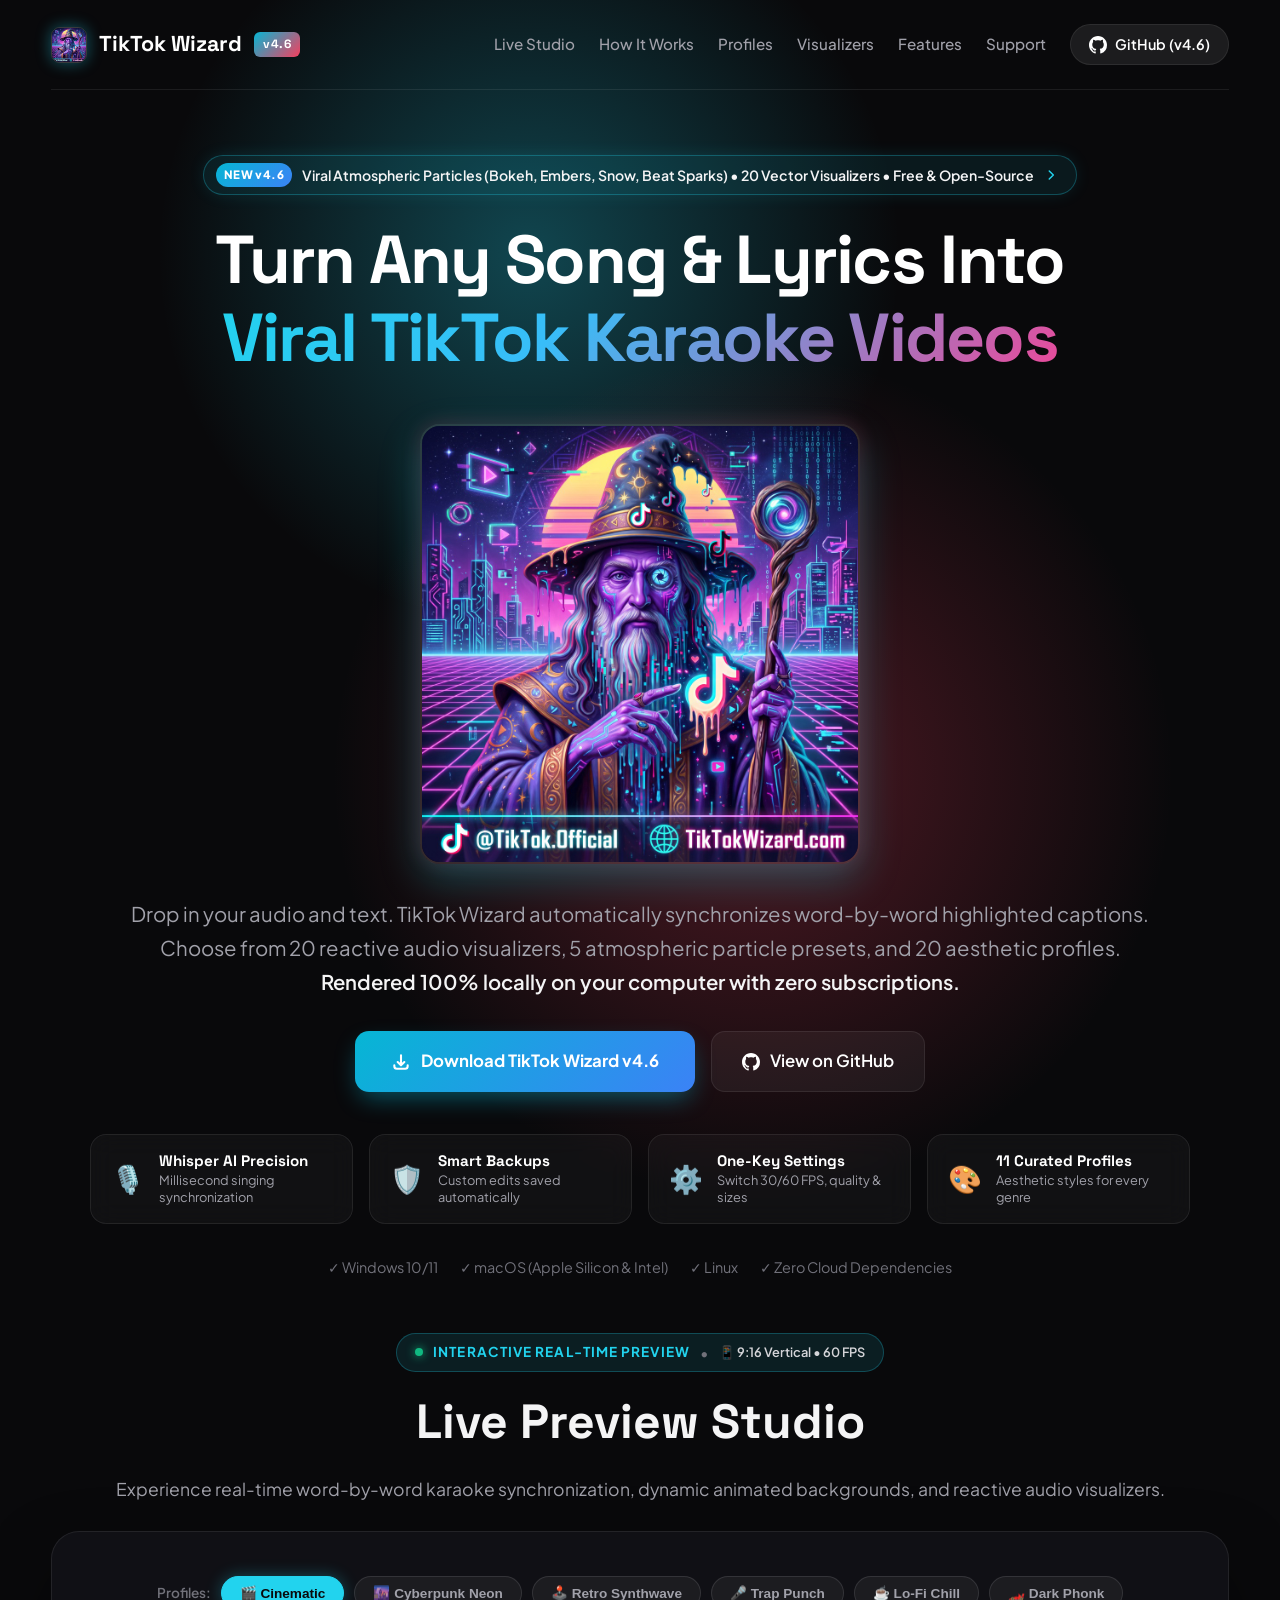
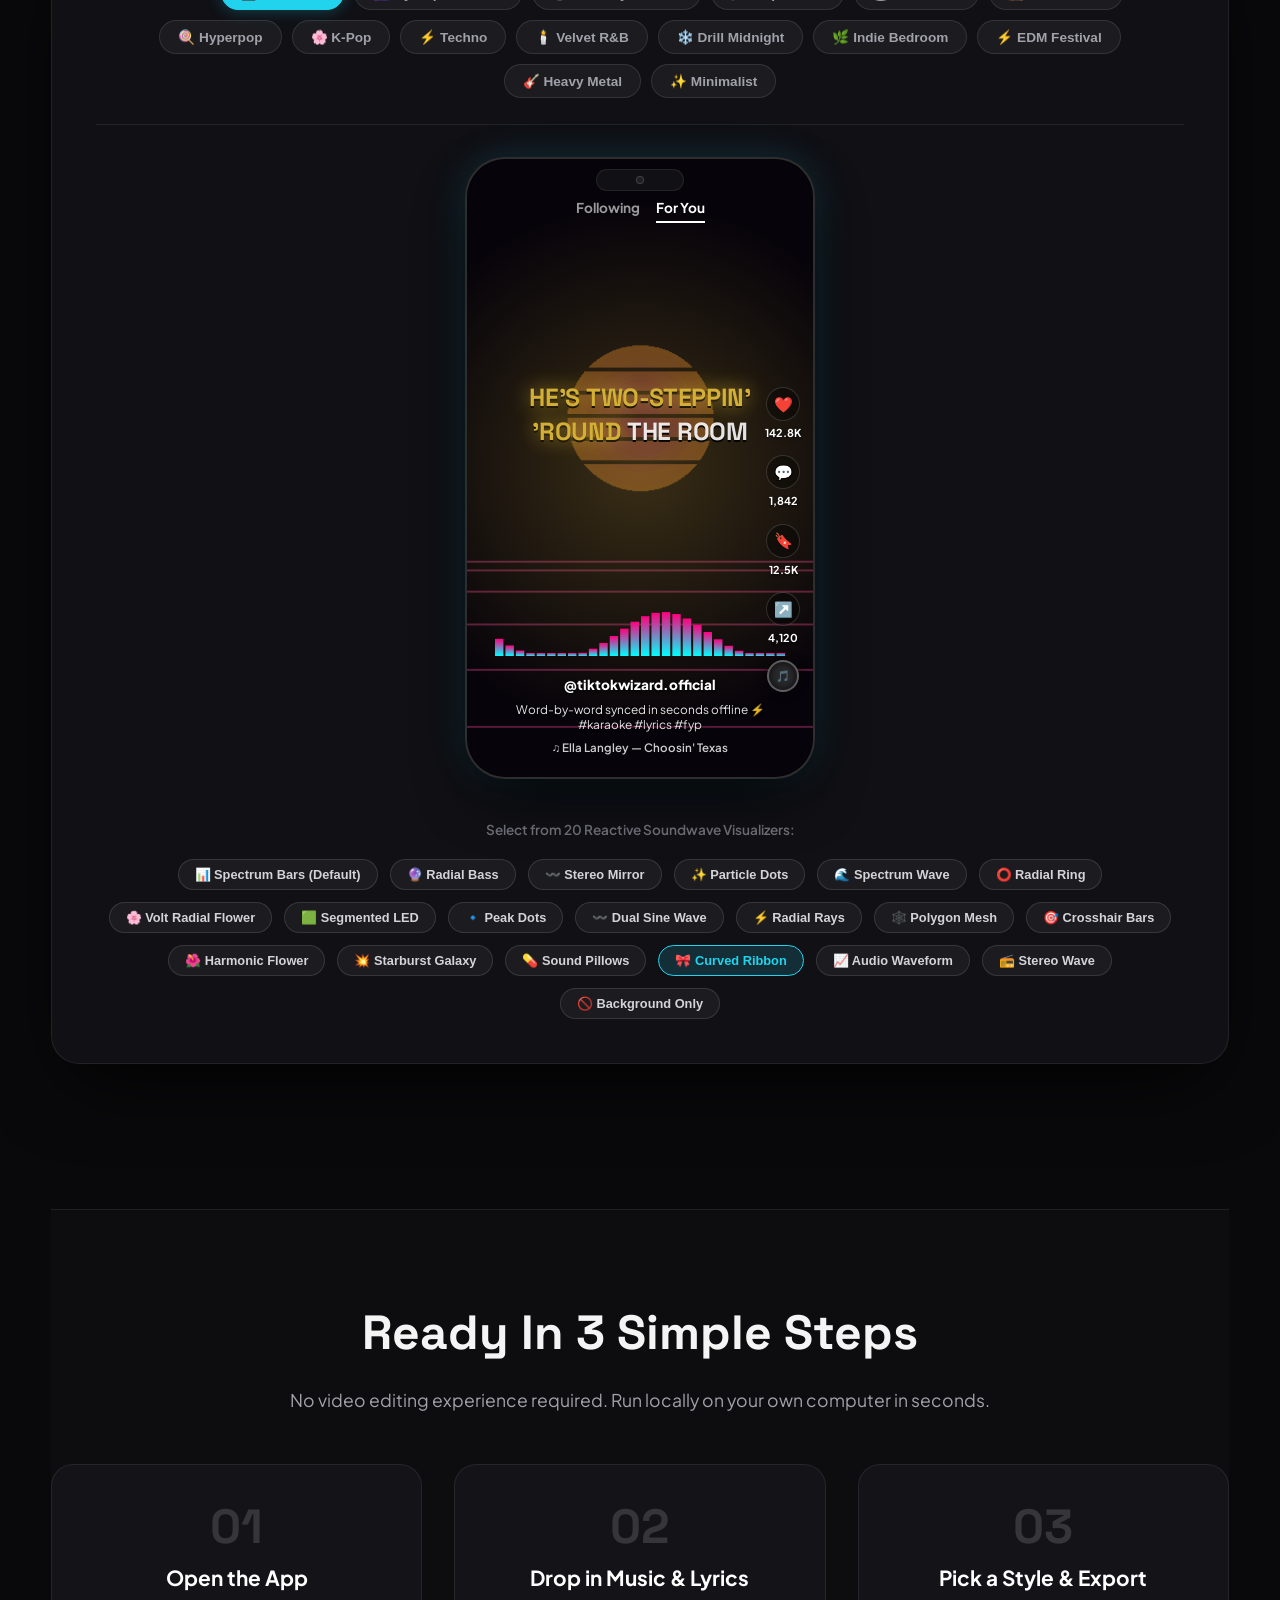
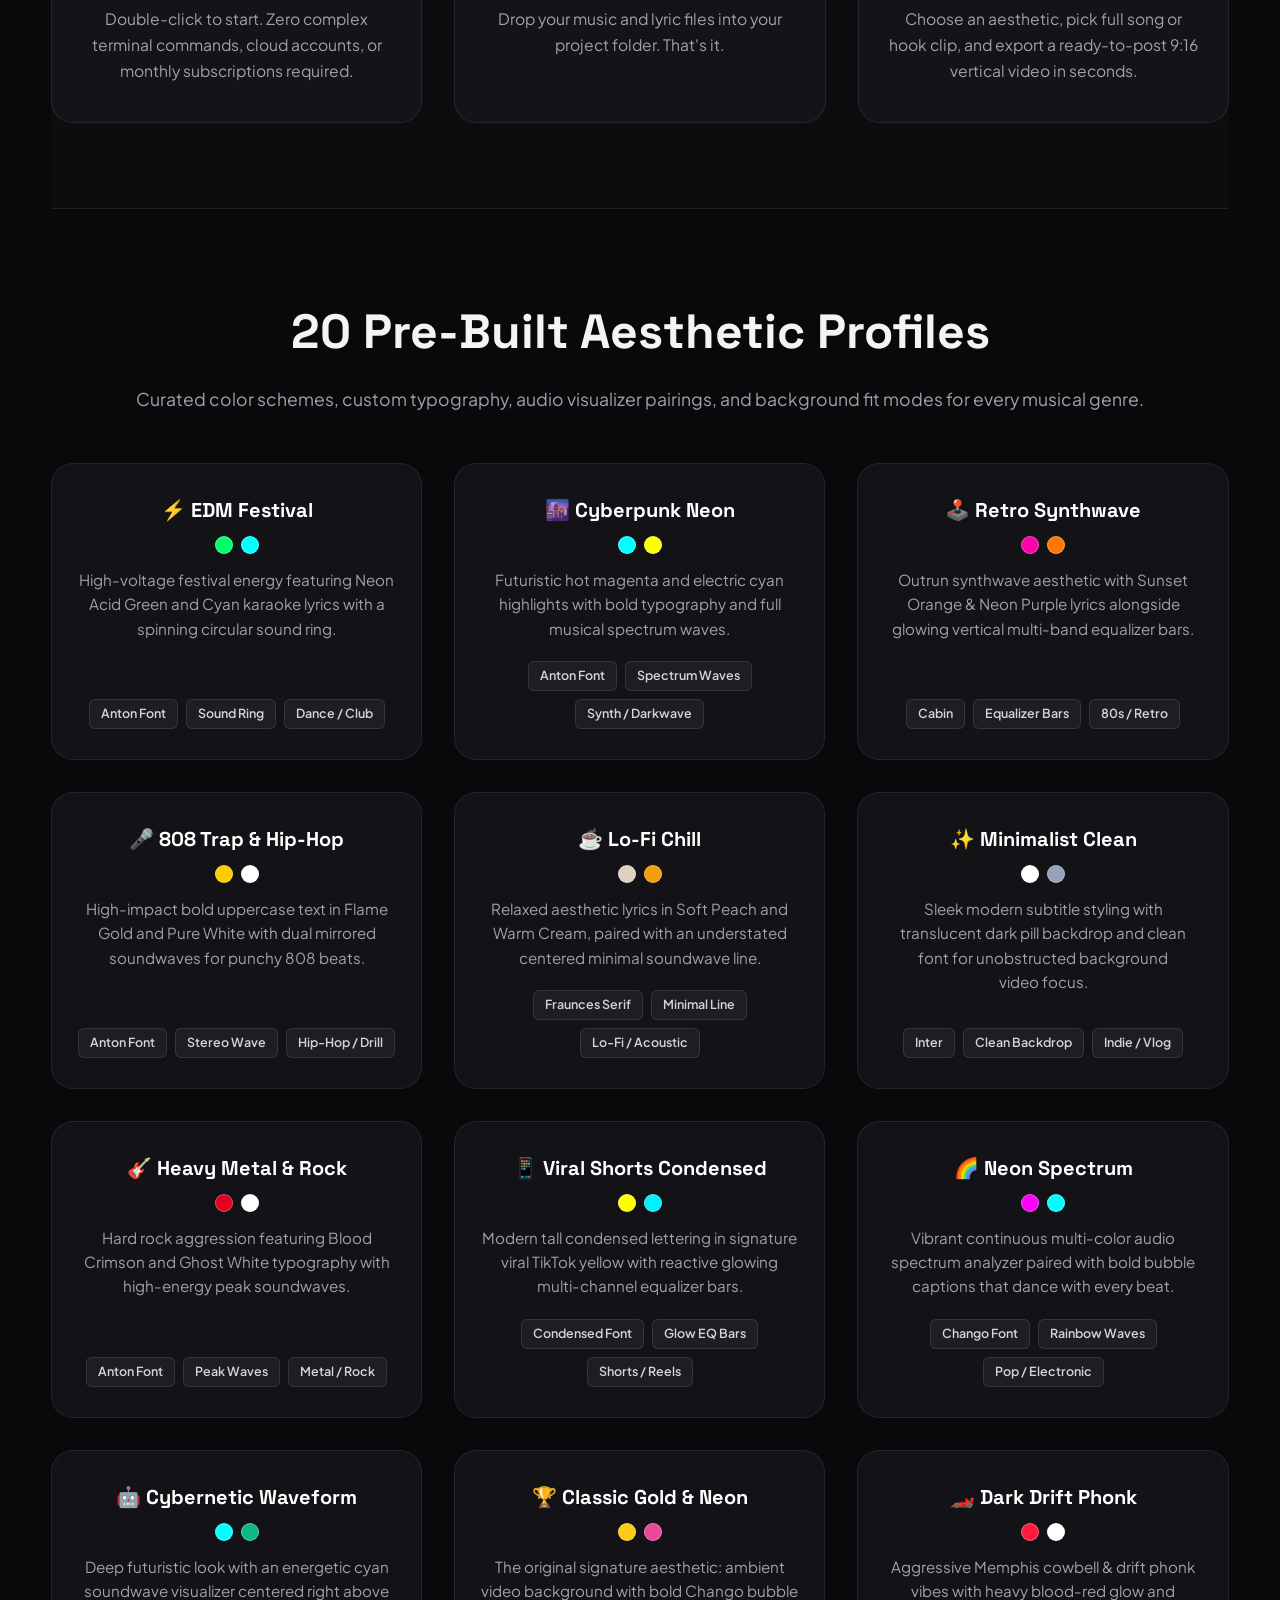
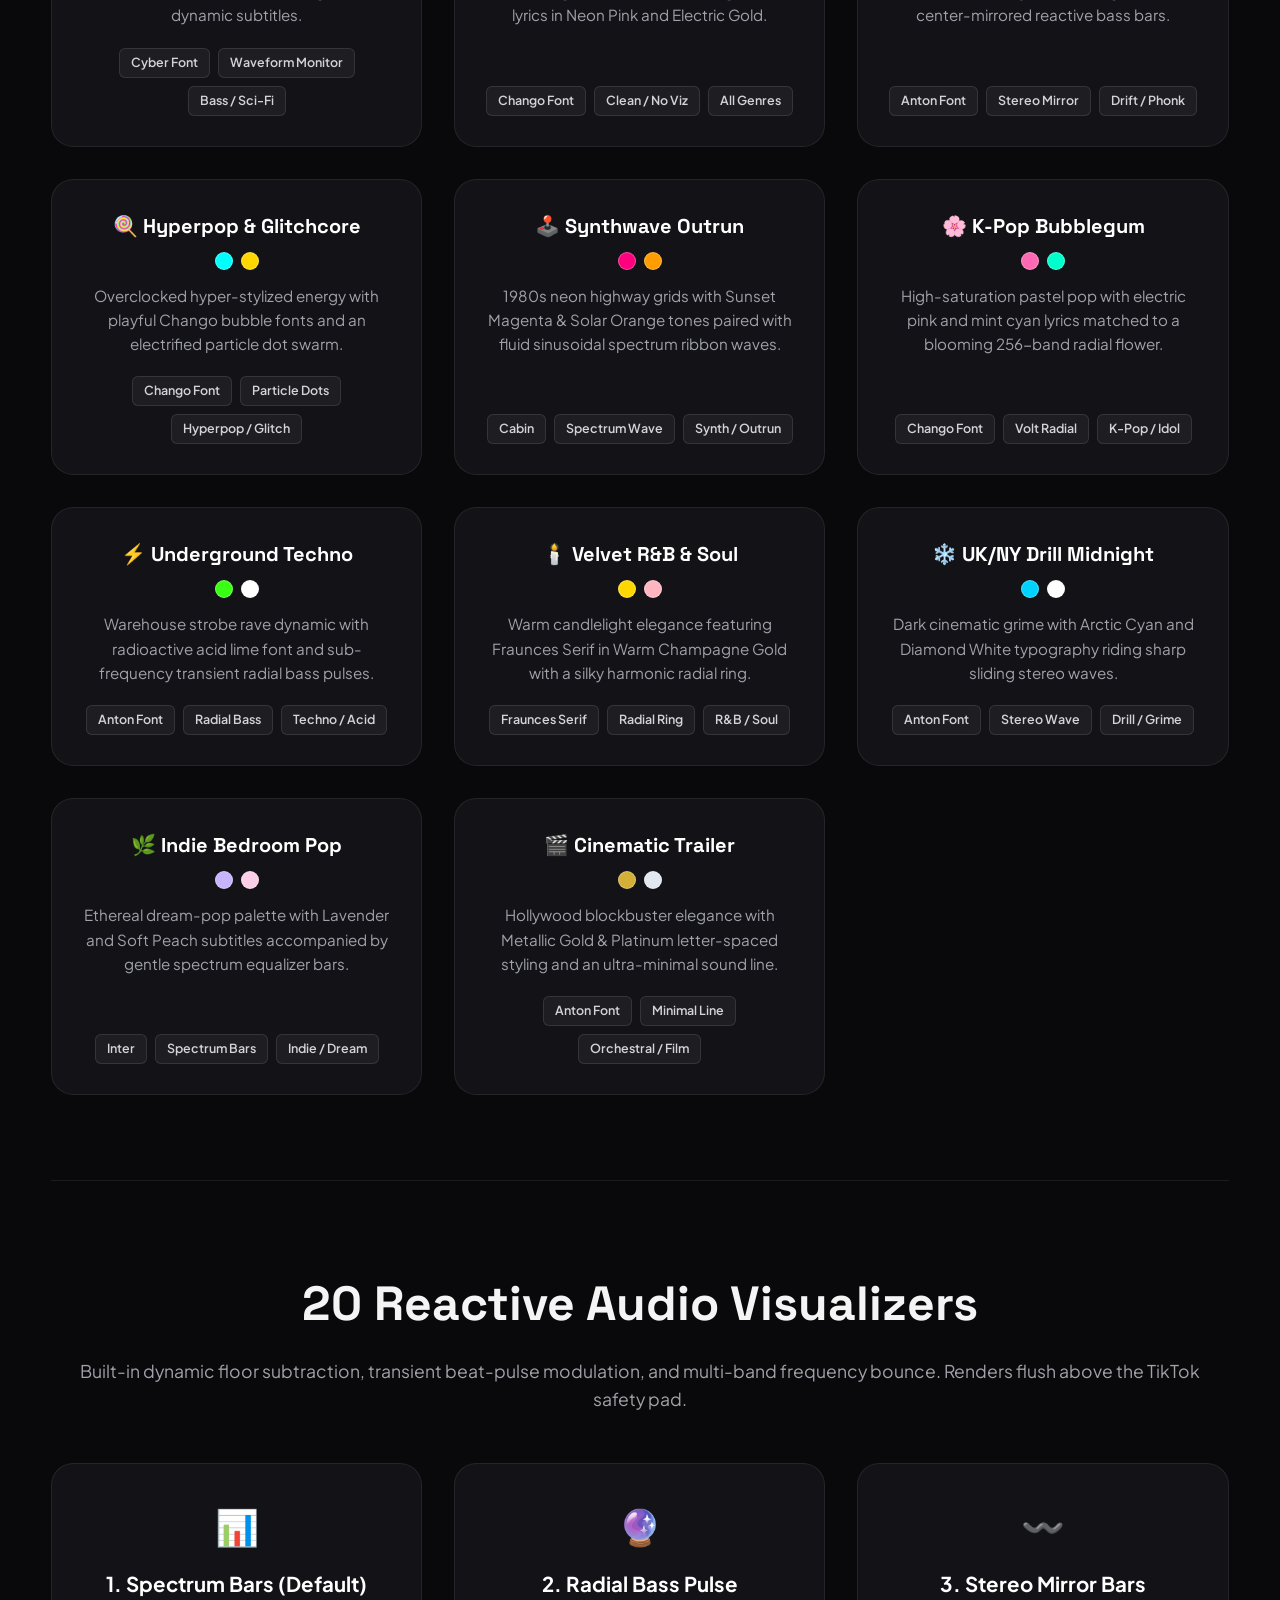
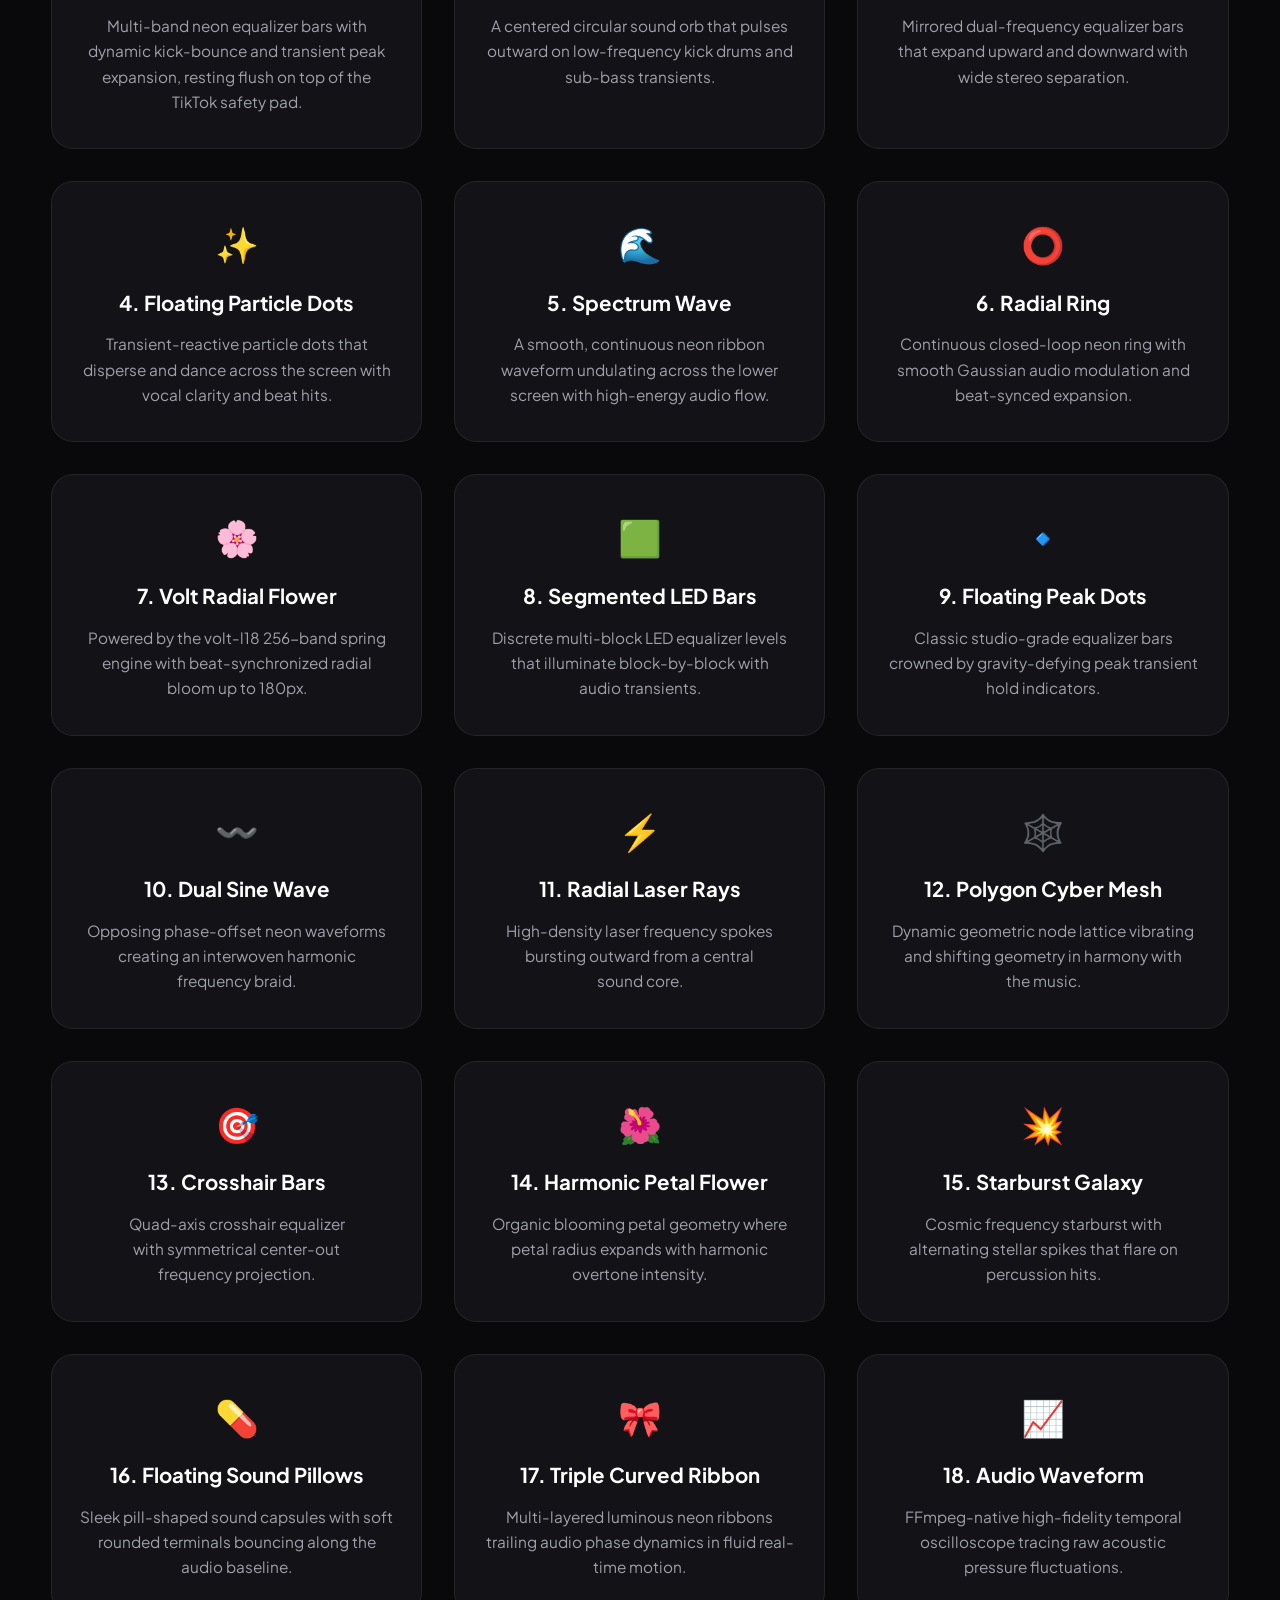
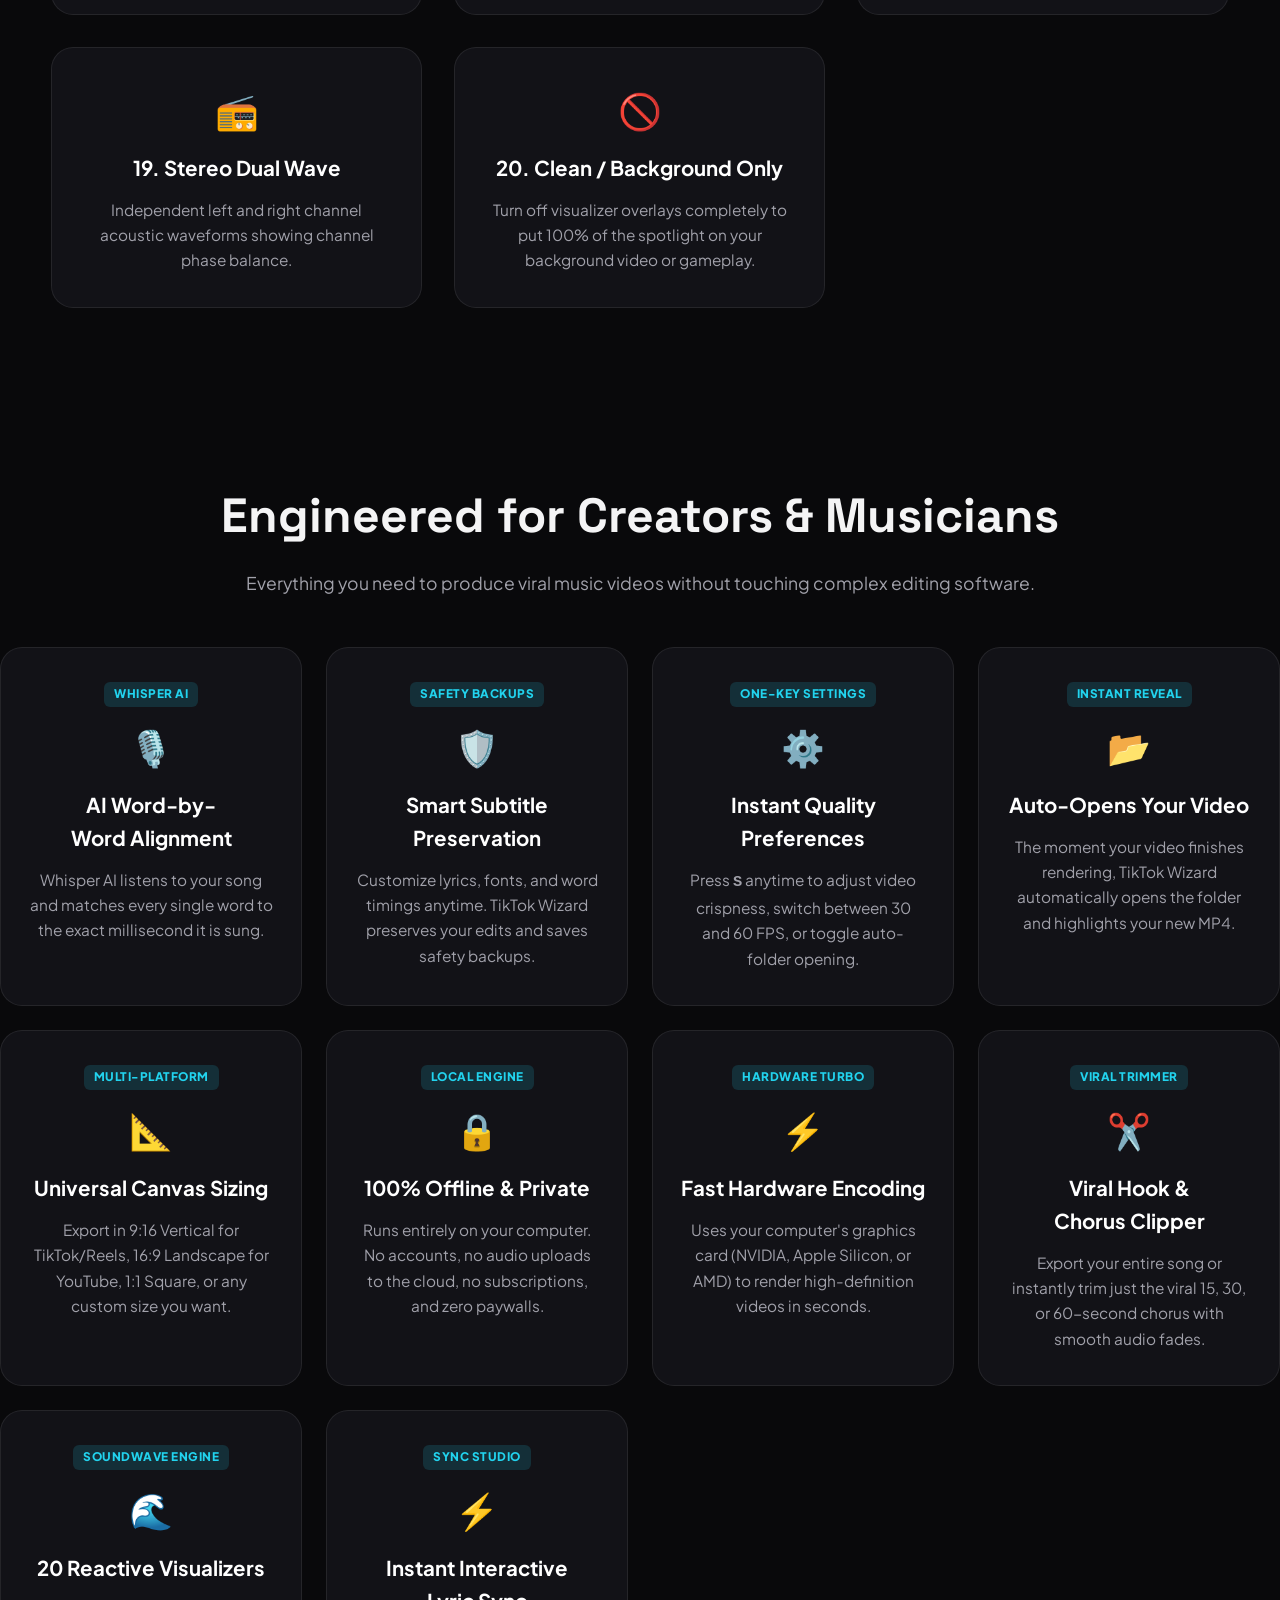
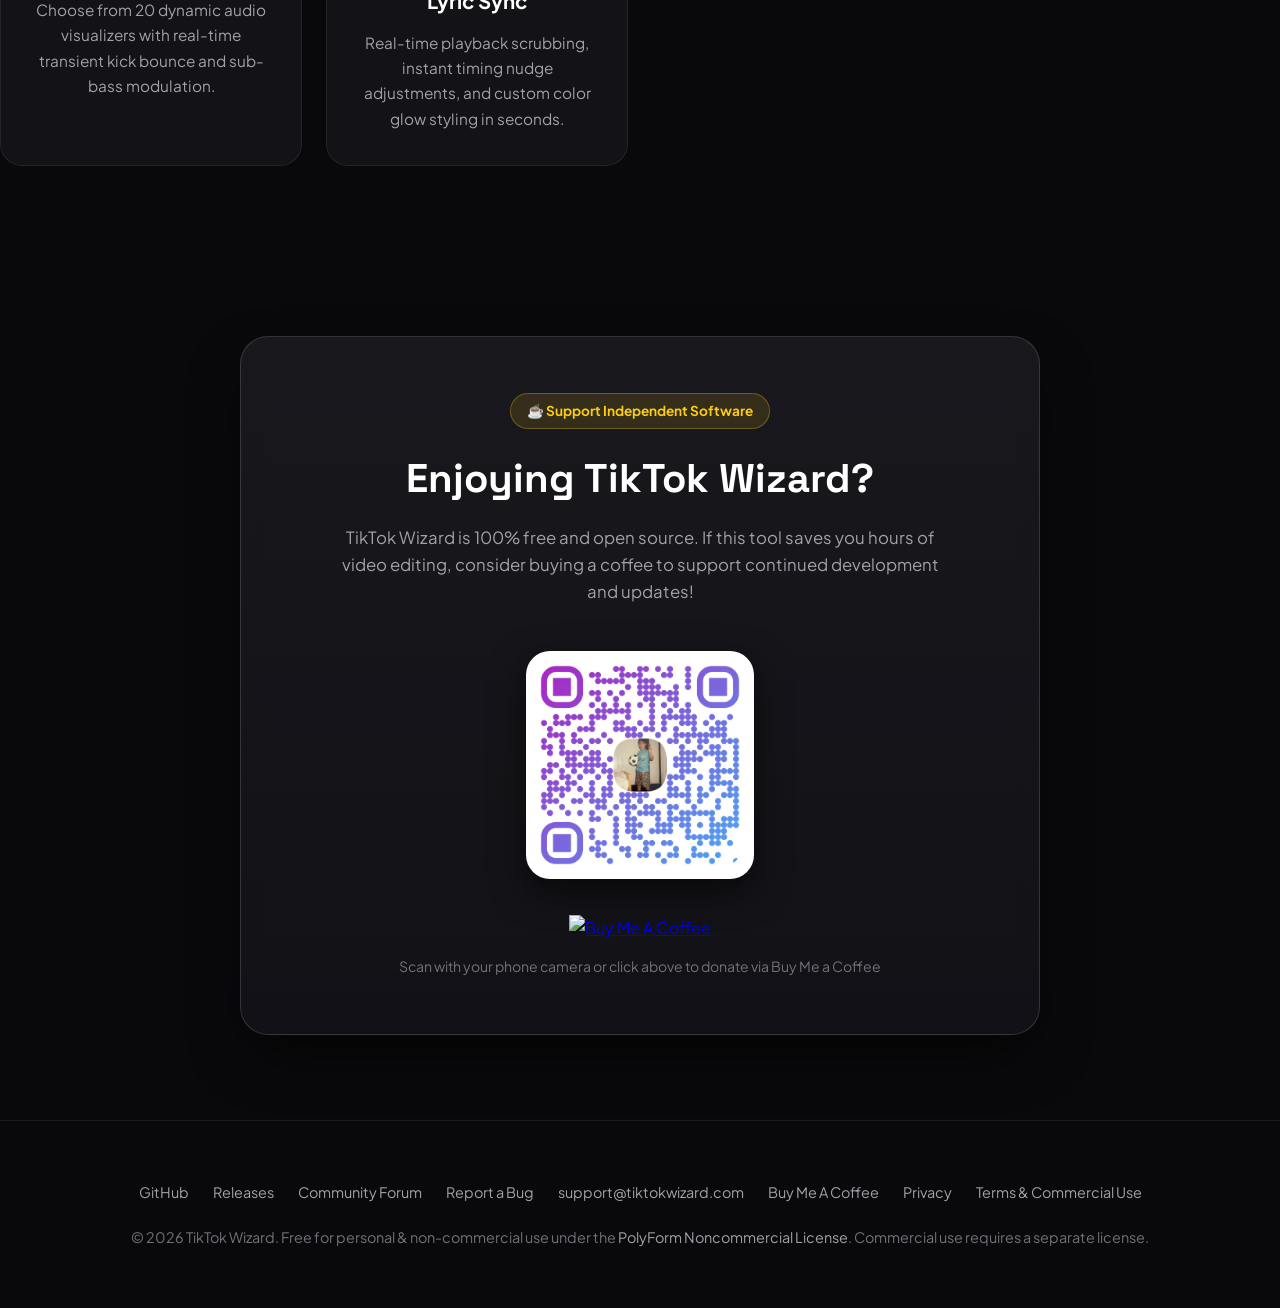
==== commit aa0e34b6: "Set cinematic as default in live preview" ====
--- a/docs/index.html
+++ b/docs/index.html
@@ -1371,7 +1371,7 @@
         <div class="studio-header" style="justify-content: center; align-items: center;">
           <div class="studio-pill-group" id="studioTabs" style="align-items: center; flex-wrap: wrap; justify-content: center;">
             <span style="font-size: 0.85rem; color: #71717a; font-weight: 600;">Profiles:</span>
-            <button class="studio-tab active" data-profile="edm">⚡ EDM Festival</button>
+            <button class="studio-tab active" data-profile="cinematic">🎬 Cinematic</button>
             <button class="studio-tab" data-profile="cyberpunk">🌆 Cyberpunk Neon</button>
             <button class="studio-tab" data-profile="synthwave">🕹️ Retro Synthwave</button>
             <button class="studio-tab" data-profile="trap">🎤 Trap Punch</button>
@@ -1383,7 +1383,7 @@
             <button class="studio-tab" data-profile="rnb">🕯️ Velvet R&B</button>
             <button class="studio-tab" data-profile="drill">❄️ Drill Midnight</button>
             <button class="studio-tab" data-profile="indie">🌿 Indie Bedroom</button>
-            <button class="studio-tab" data-profile="cinematic">🎬 Cinematic</button>
+            <button class="studio-tab" data-profile="edm">⚡ EDM Festival</button>
             <button class="studio-tab" data-profile="metal">🎸 Heavy Metal</button>
             <button class="studio-tab" data-profile="minimal">✨ Minimalist</button>
           </div>
@@ -1396,7 +1396,7 @@
               <div class="notch-camera"></div>
             </div>
 
-            <img id="phoneBgGif" class="phone-bg-gif" src="bg-edm.gif" alt="Animated Visualizer Background">
+            <img id="phoneBgGif" class="phone-bg-gif" src="bg-cyberpunk.gif" alt="Animated Visualizer Background">
             <div class="phone-ambient" id="ambientGlow"></div>
 
             <!-- TikTok Top Navigation -->
@@ -1453,7 +1453,7 @@
           <!-- Studio Mode Controls Deck -->
           <div class="studio-controls-deck" style="flex-wrap: wrap; justify-content: center;">
             <span style="font-size: 0.85rem; color: #71717a; font-weight: 600; width: 100%; text-align: center; margin-bottom: 6px;">Select from 20 Reactive Soundwave Visualizers:</span>
-            <button class="deck-pill active" data-viz="spectrum_bars">📊 Spectrum Bars (Default)</button>
+            <button class="deck-pill" data-viz="spectrum_bars">📊 Spectrum Bars (Default)</button>
             <button class="deck-pill" data-viz="radial_bass">🔮 Radial Bass</button>
             <button class="deck-pill" data-viz="stereo_mirror">〰️ Stereo Mirror</button>
             <button class="deck-pill" data-viz="particle_dots">✨ Particle Dots</button>
@@ -2316,7 +2316,7 @@
       }
     };
 
-    let activeProfileKey = "edm";
+    let activeProfileKey = "cinematic";
     let activeVizOverride = null;
 
     const ambientGlow = document.getElementById("ambientGlow");
@@ -2701,6 +2701,8 @@
       }
     }
 
+    updateDeckActivePill();
+    applyProfile(activeProfileKey);
     renderAndAnimateLine(currentLineIndex);
 
     setInterval(() => {
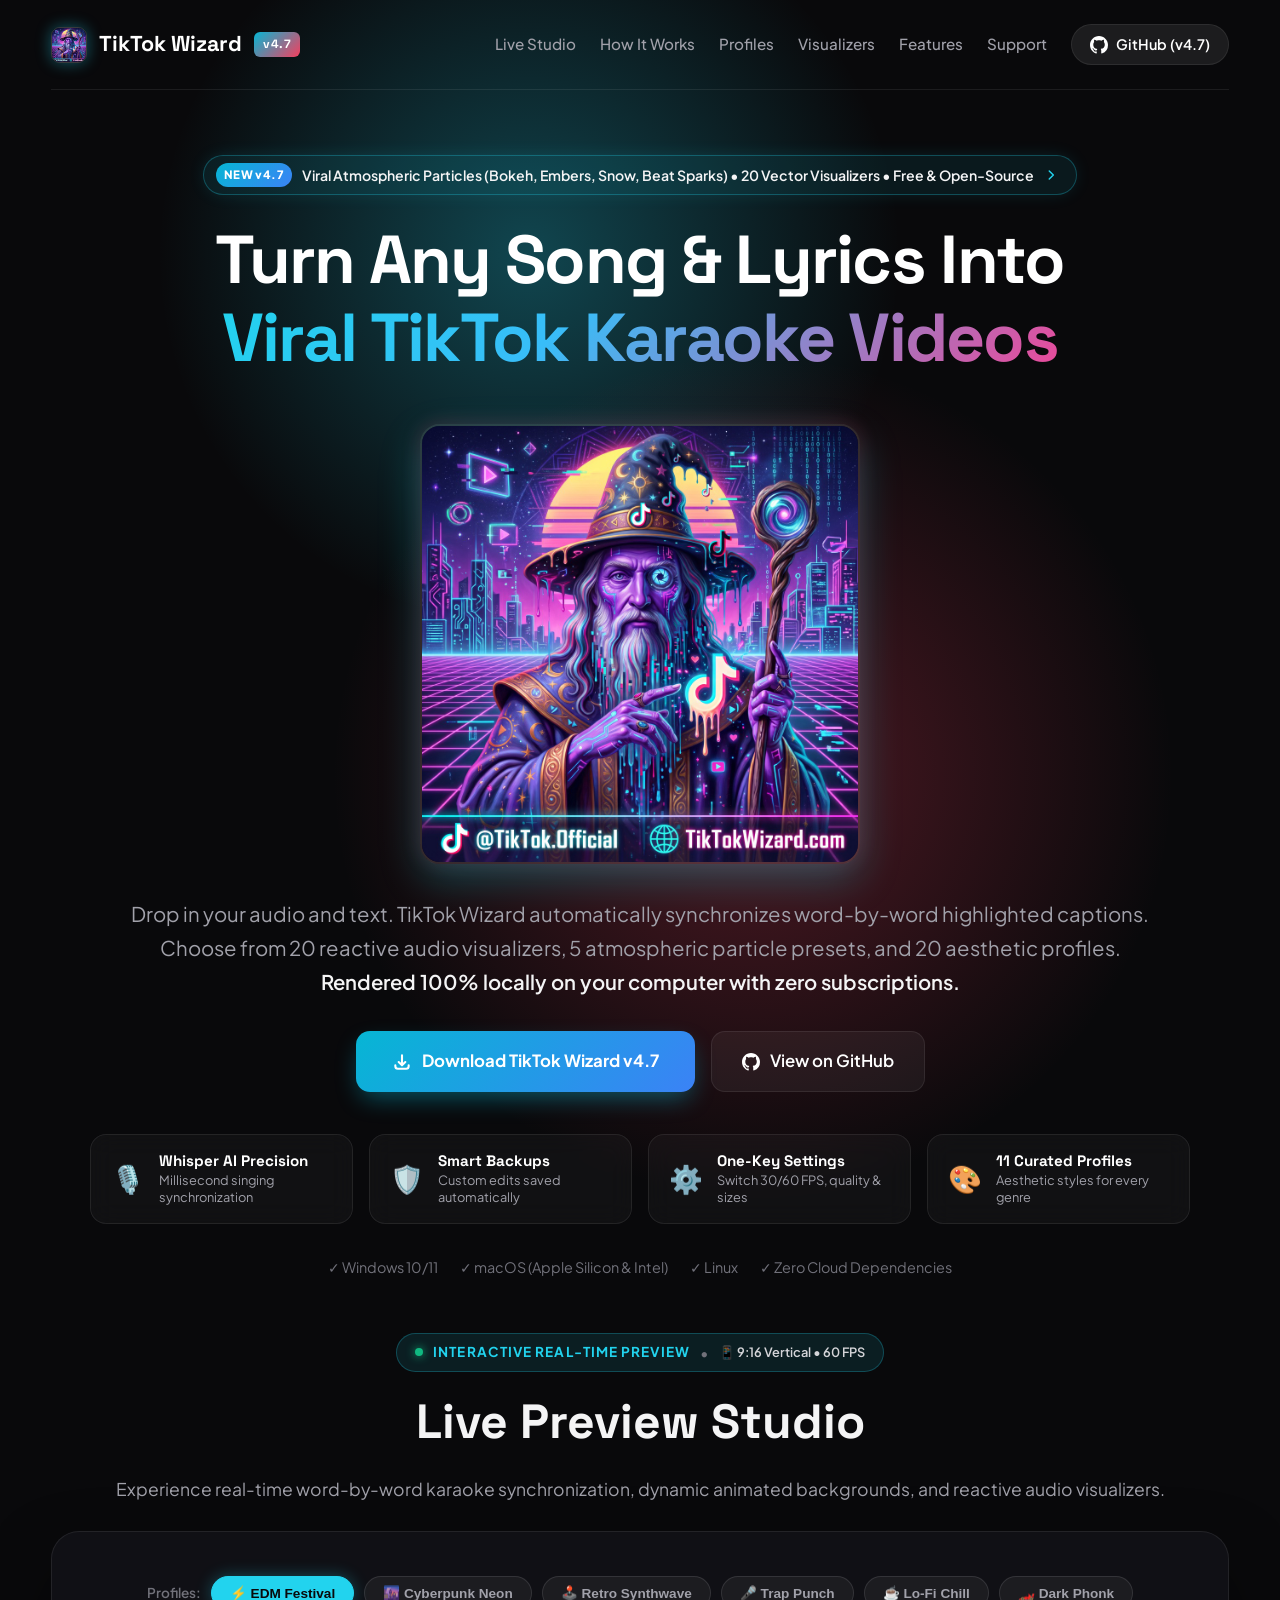
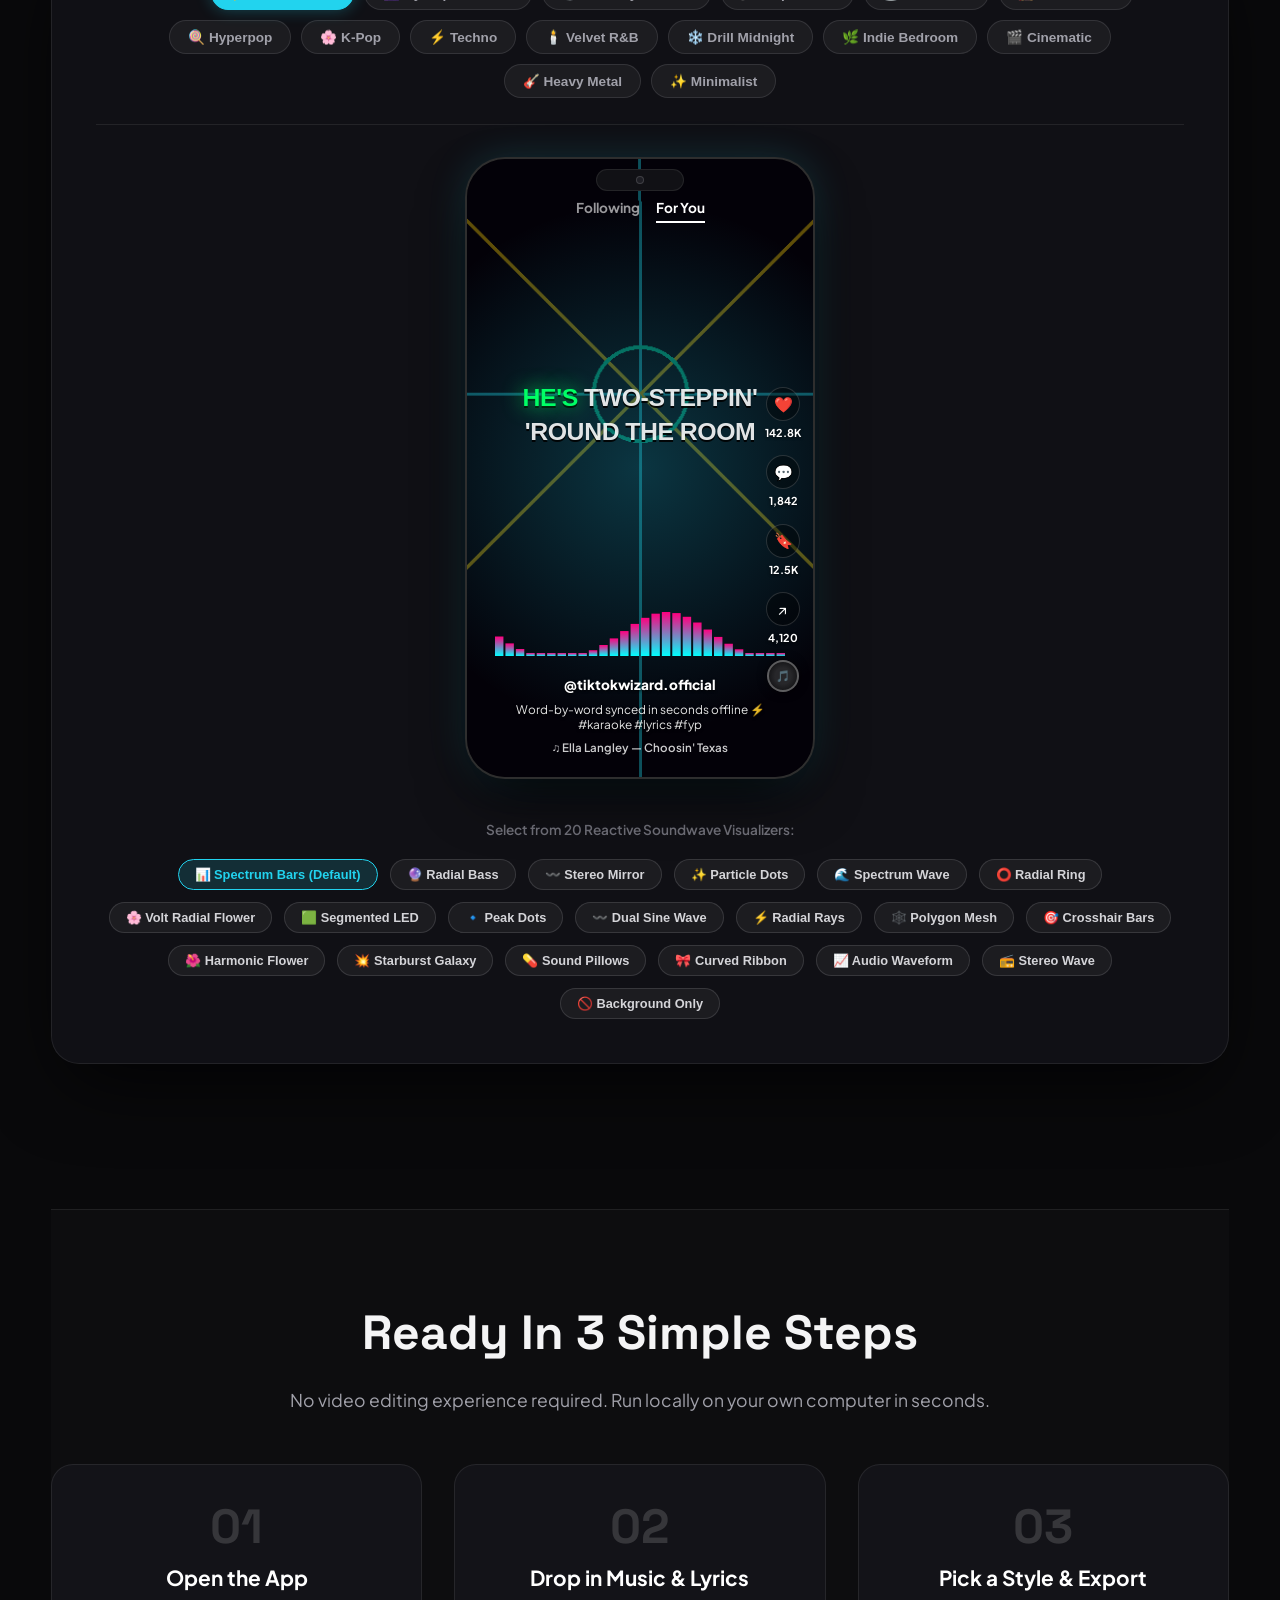
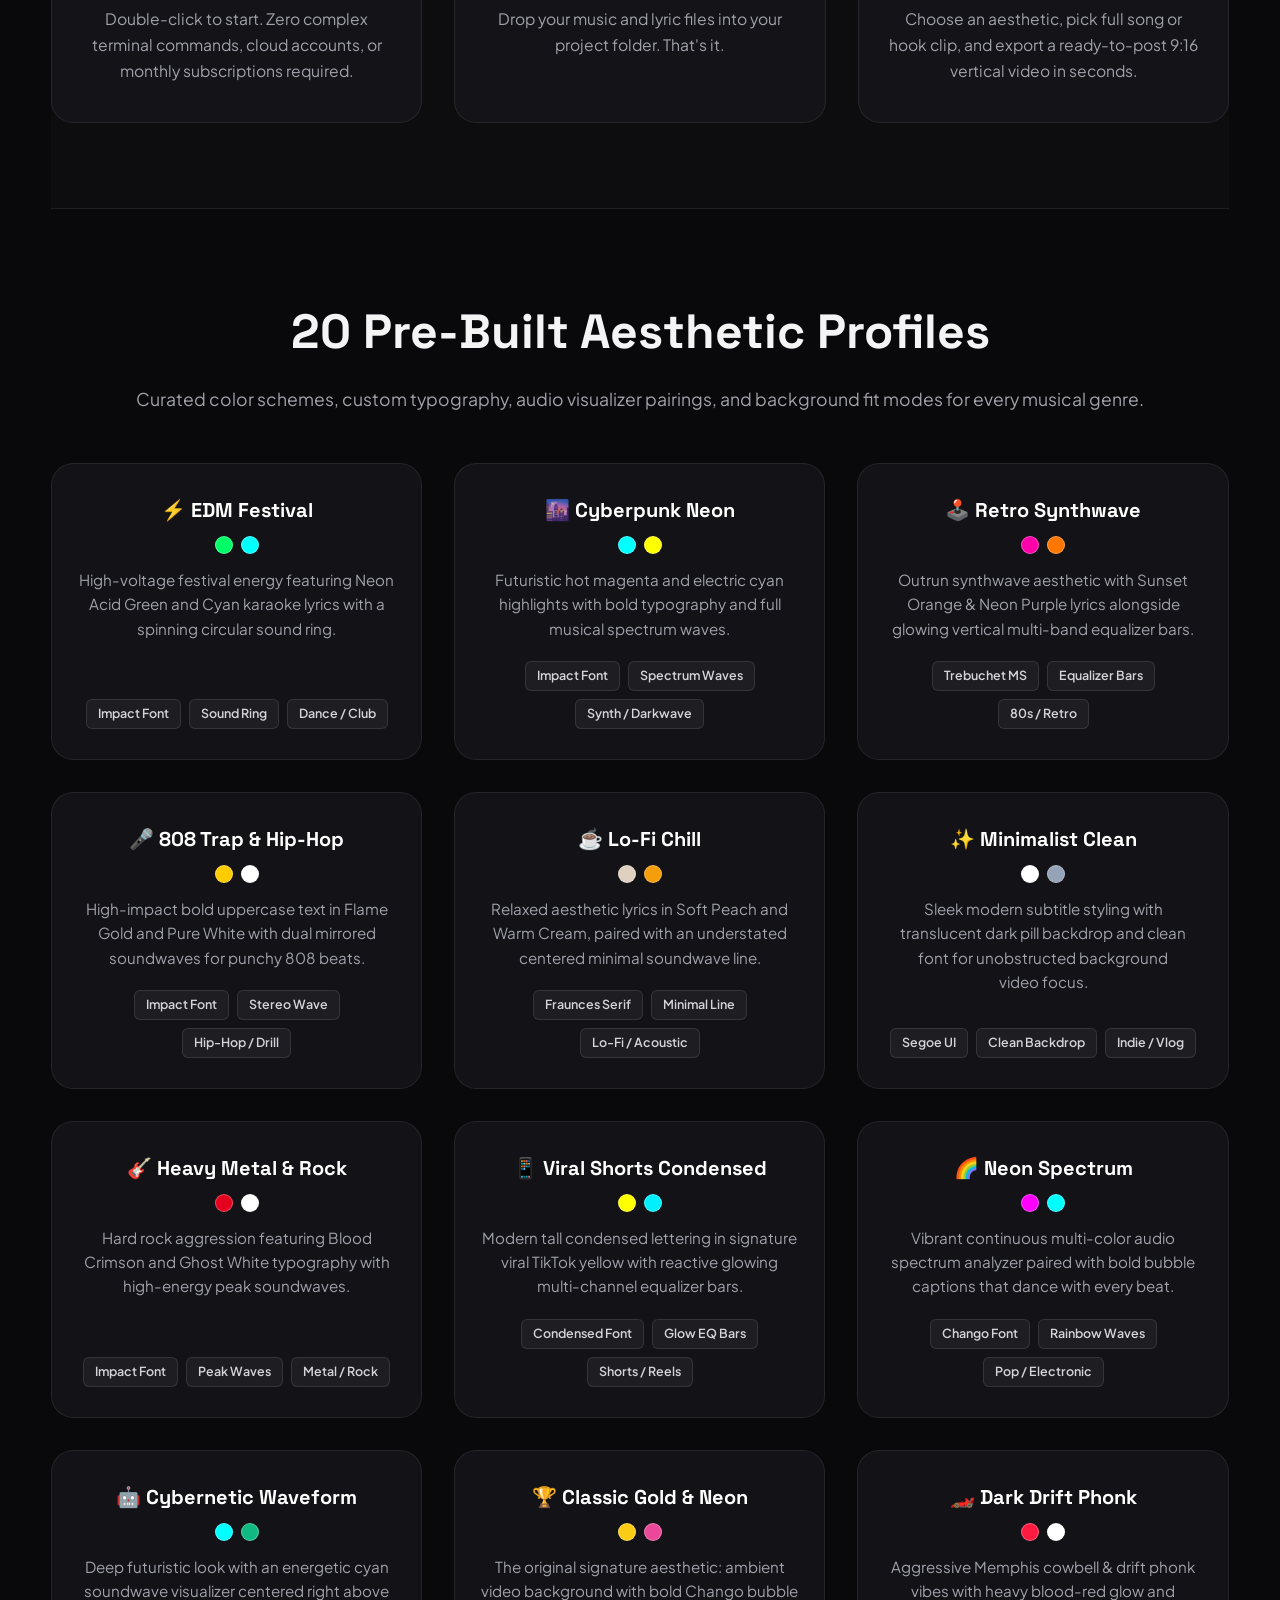
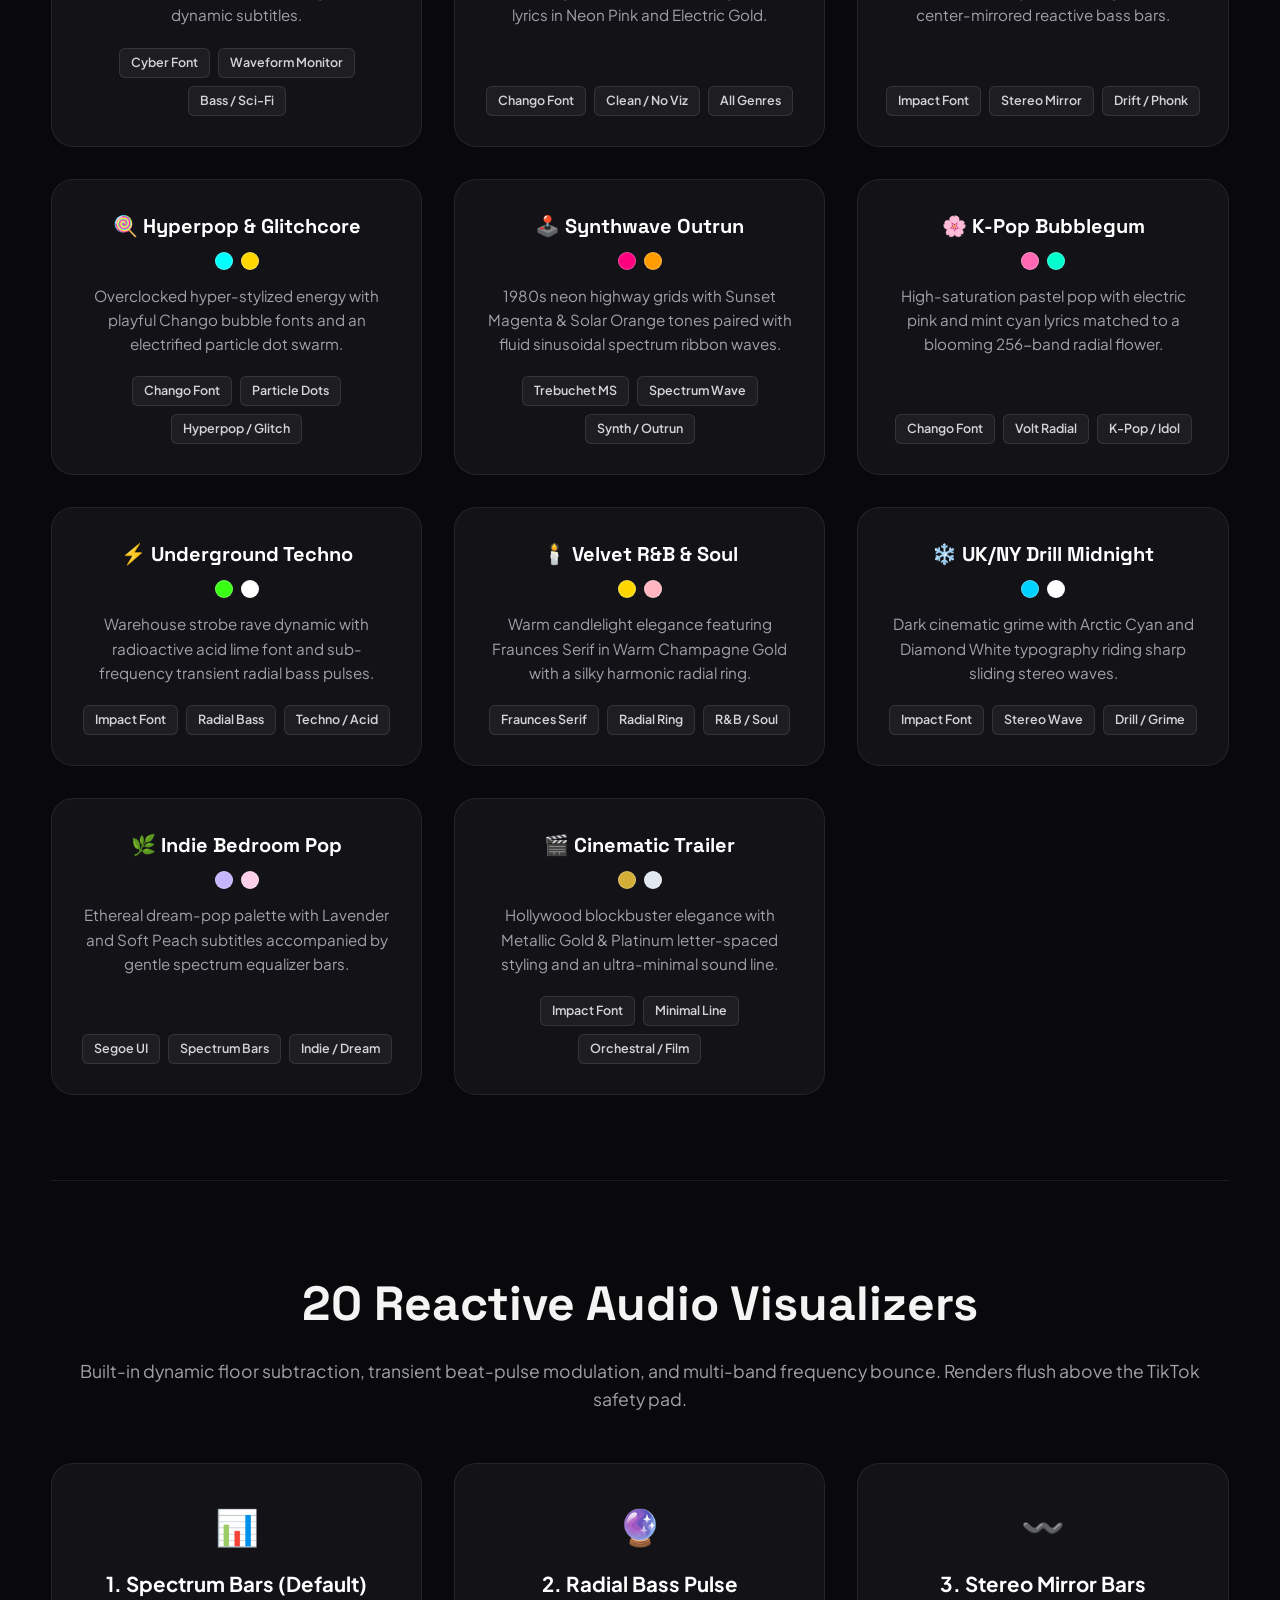
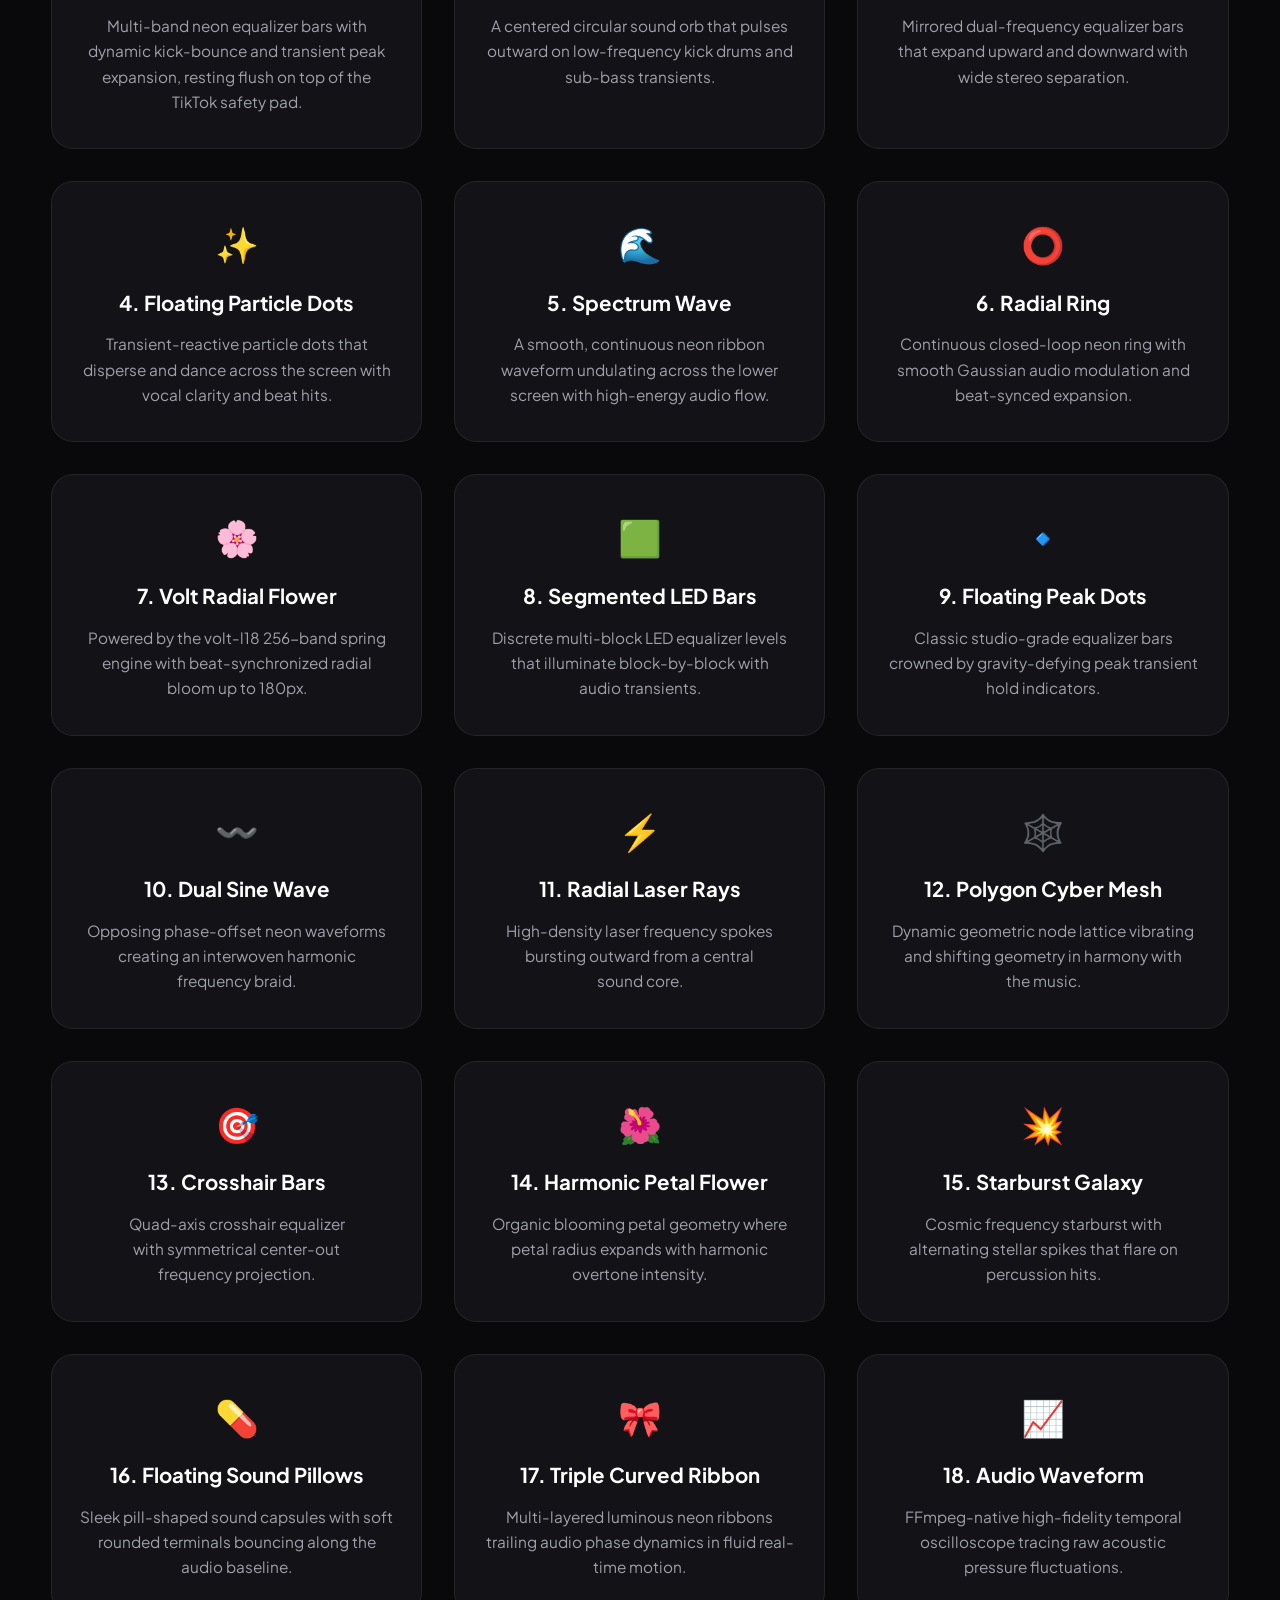
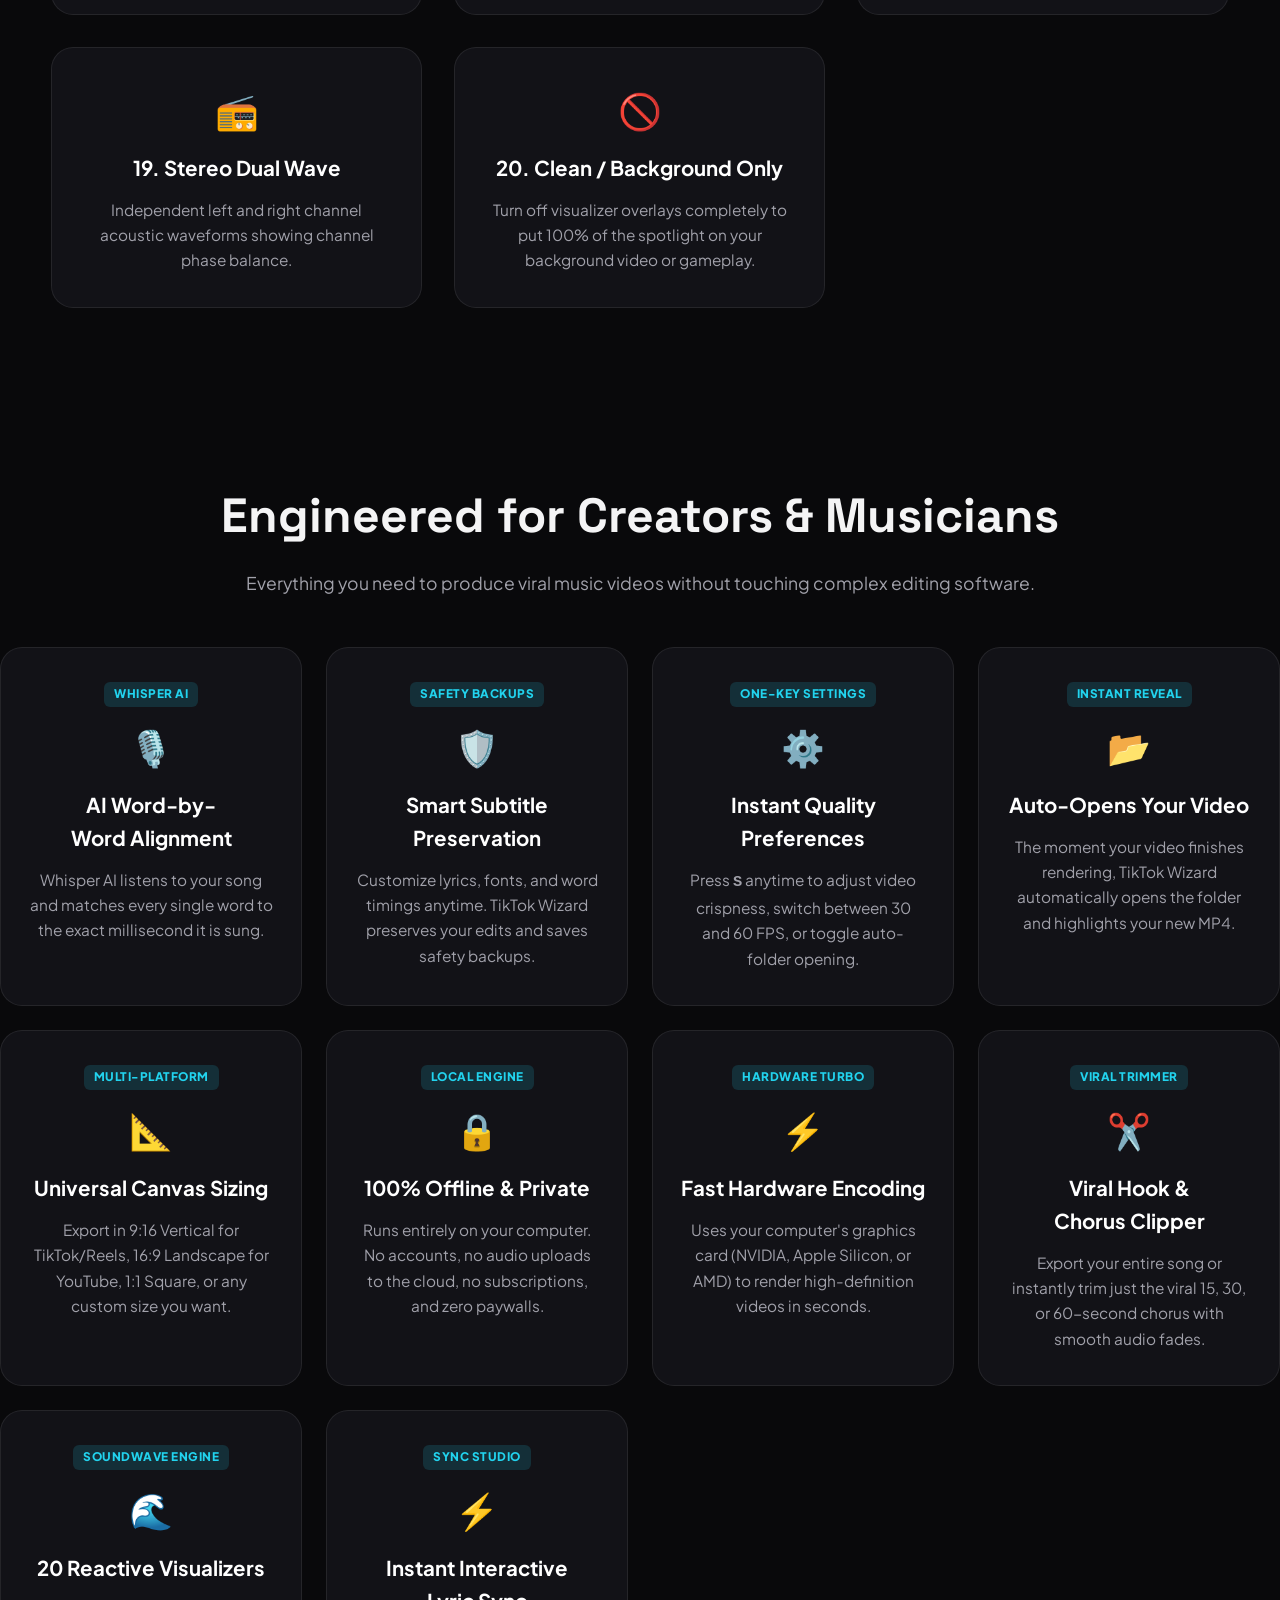
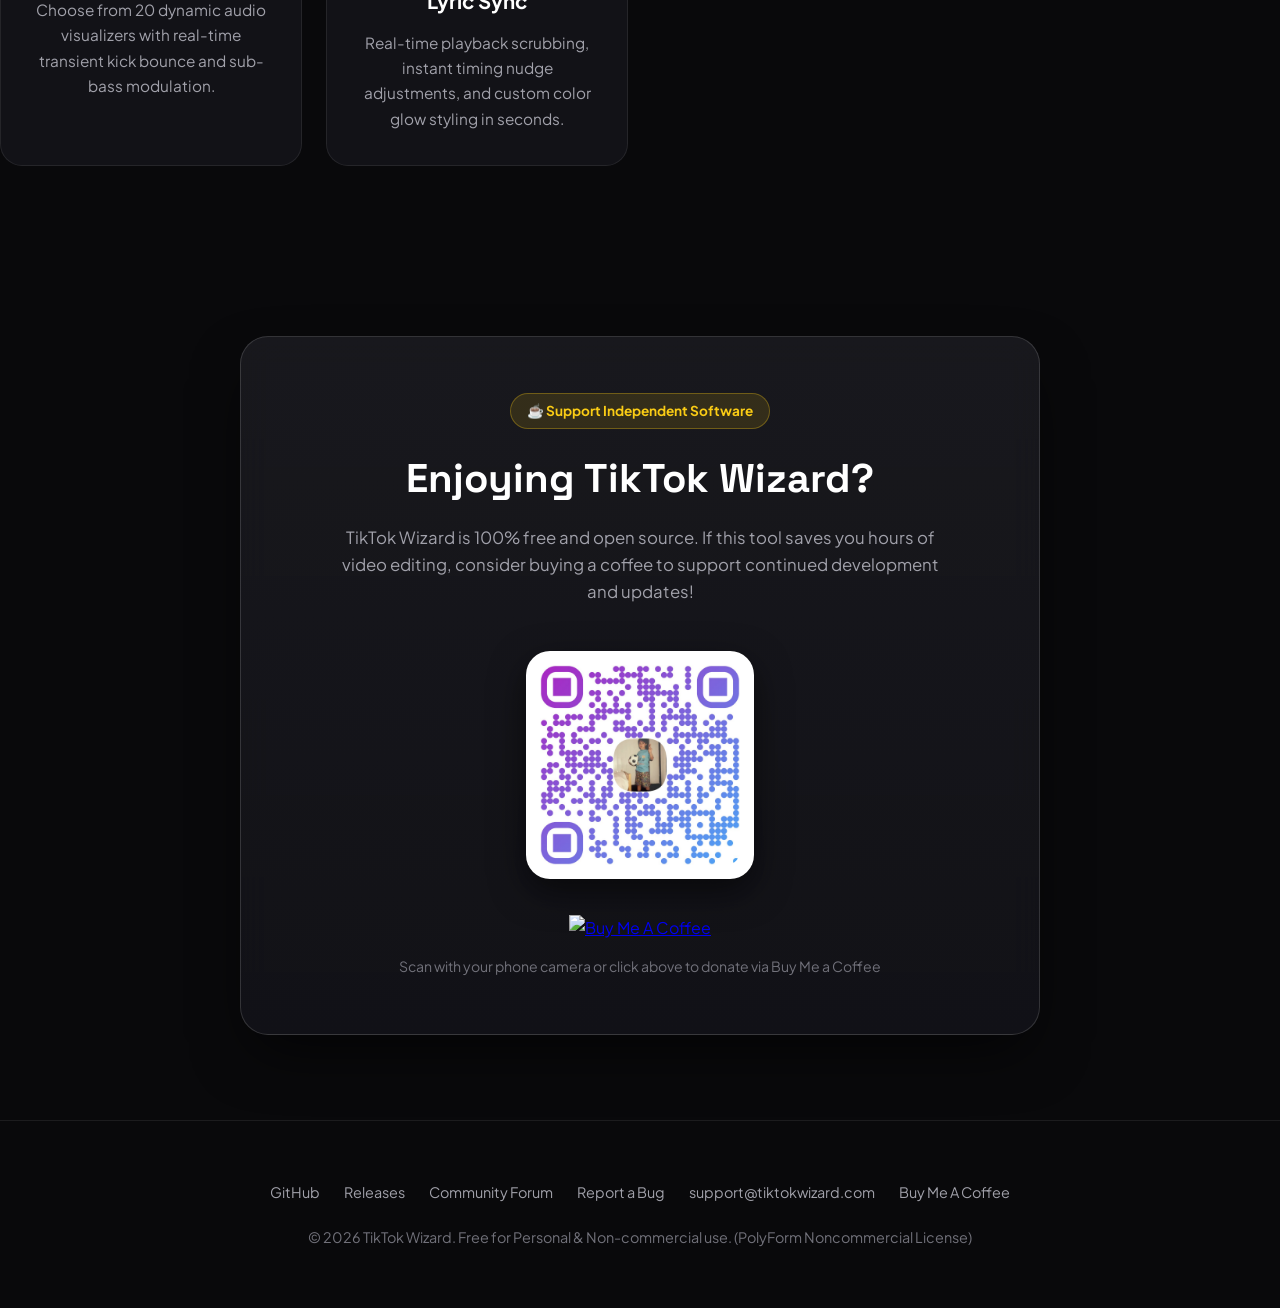
==== commit b0495199: "feat(align): v4.7 upgrade to Greenfield v4.3 Universal Alignment Engine (100% cementation)" ====
--- a/docs/index.html
+++ b/docs/index.html
@@ -12,7 +12,9 @@
   <meta property="og:description" content="Free, offline karaoke video generator for TikTok, Shorts, and Reels. Word-by-word AI synchronization, 8 visualizers, and 11 aesthetic profiles.">
   <meta property="og:type" content="website">
   <meta property="og:url" content="https://tiktokwizard.com">
-  <link rel="stylesheet" href="fonts/google-fonts.css">
+  <link rel="preconnect" href="https://fonts.googleapis.com">
+  <link rel="preconnect" href="https://fonts.gstatic.com" crossorigin>
+  <link href="https://fonts.googleapis.com/css2?family=Plus+Jakarta+Sans:wght@400;500;600;700;800&family=Space+Grotesk:wght@600;700;800&family=Chango&family=Impact&family=Bebas+Neue&family=Montserrat:wght@500;700;800&display=swap" rel="stylesheet">
   <style>
     :root {
       --bg: #09090b;
@@ -1249,7 +1251,7 @@
       <a href="#" class="logo">
         <img src="logo.png" alt="TikTok Wizard Mascot" class="logo-img">
         <span>TikTok Wizard</span>
-        <span class="logo-badge">v4.6</span>
+        <span class="logo-badge">v4.7</span>
       </a>
       <div class="nav-links">
         <a href="#studio" class="nav-link">Live Studio</a>
@@ -1258,11 +1260,11 @@
         <a href="#visualizers" class="nav-link">Visualizers</a>
         <a href="#features" class="nav-link">Features</a>
         <a href="#support" class="nav-link">Support</a>
-        <a href="https://github.com/R03LV1S/TikTokWizard/releases/tag/v4.6" class="btn-github" target="_blank" rel="noopener">
+        <a href="https://github.com/R03LV1S/TikTokWizard/releases/tag/v4.7" class="btn-github" target="_blank" rel="noopener">
           <svg width="18" height="18" viewBox="0 0 24 24" fill="currentColor">
             <path d="M12 0C5.37 0 0 5.37 0 12c0 5.31 3.435 9.795 8.205 11.385.6.105.825-.255.825-.57 0-.285-.015-1.23-.015-2.235-3.015.555-3.795-.735-4.035-1.41-.135-.345-.72-1.41-1.23-1.695-.42-.225-1.02-.78-.015-.795.945-.015 1.62.87 1.845 1.23 1.08 1.815 2.805 1.305 3.495.99.105-.78.42-1.305.765-1.605-2.67-.3-5.46-1.335-5.46-5.925 0-1.305.465-2.385 1.23-3.225-.12-.3-.54-1.53.12-3.18 0 0 1.005-.315 3.3 1.23.96-.27 1.98-.405 3-.405s2.04.135 3 .405c2.295-1.56 3.3-1.23 3.3-1.23.66 1.65.24 2.88.12 3.18.765.84 1.23 1.905 1.23 3.225 0 4.605-2.805 5.625-5.475 5.925.435.375.81 1.095.81 2.22 0 1.605-.015 2.895-.015 3.3 0 .315.225.69.825.57A12.02 12.02 0 0024 12c0-6.63-5.37-12-12-12z"/>
           </svg>
-          GitHub (v4.6)
+          GitHub (v4.7)
         </a>
       </div>
     </nav>
@@ -1273,7 +1275,7 @@
       <div class="hero-top-announcement">
         <a href="#how-it-works" style="text-decoration: none;">
           <span class="announcement-pill">
-            <span class="announcement-tag">NEW v4.6</span>
+            <span class="announcement-tag">NEW v4.7</span>
             <span class="announcement-text">Viral Atmospheric Particles (Bokeh, Embers, Snow, Beat Sparks) • 20 Vector Visualizers • Free & Open-Source</span>
             <svg class="chevron-right" width="14" height="14" viewBox="0 0 24 24" fill="none" stroke="currentColor" stroke-width="2.5"><path stroke-linecap="round" stroke-linejoin="round" d="M9 5l7 7-7 7"/></svg>
           </span>
@@ -1300,11 +1302,11 @@
 
       <!-- Primary CTA Buttons -->
       <div class="cta-group">
-        <a href="https://github.com/R03LV1S/TikTokWizard/releases/tag/v4.6" class="btn-primary">
+        <a href="https://github.com/R03LV1S/TikTokWizard/releases/tag/v4.7" class="btn-primary">
           <svg width="20" height="20" fill="none" stroke="currentColor" stroke-width="2.5" viewBox="0 0 24 24">
             <path stroke-linecap="round" stroke-linejoin="round" d="M4 16v1a3 3 0 003 3h10a3 3 0 003-3v-1m-4-4l-4 4m0 0l-4-4m4 4V4"/>
           </svg>
-          Download TikTok Wizard v4.6
+          Download TikTok Wizard v4.7
         </a>
         <a href="https://github.com/R03LV1S/TikTokWizard" class="btn-secondary" target="_blank" rel="noopener">
           <svg width="18" height="18" viewBox="0 0 24 24" fill="currentColor">
@@ -1371,7 +1373,7 @@
         <div class="studio-header" style="justify-content: center; align-items: center;">
           <div class="studio-pill-group" id="studioTabs" style="align-items: center; flex-wrap: wrap; justify-content: center;">
             <span style="font-size: 0.85rem; color: #71717a; font-weight: 600;">Profiles:</span>
-            <button class="studio-tab active" data-profile="cinematic">🎬 Cinematic</button>
+            <button class="studio-tab active" data-profile="edm">⚡ EDM Festival</button>
             <button class="studio-tab" data-profile="cyberpunk">🌆 Cyberpunk Neon</button>
             <button class="studio-tab" data-profile="synthwave">🕹️ Retro Synthwave</button>
             <button class="studio-tab" data-profile="trap">🎤 Trap Punch</button>
@@ -1383,7 +1385,7 @@
             <button class="studio-tab" data-profile="rnb">🕯️ Velvet R&B</button>
             <button class="studio-tab" data-profile="drill">❄️ Drill Midnight</button>
             <button class="studio-tab" data-profile="indie">🌿 Indie Bedroom</button>
-            <button class="studio-tab" data-profile="edm">⚡ EDM Festival</button>
+            <button class="studio-tab" data-profile="cinematic">🎬 Cinematic</button>
             <button class="studio-tab" data-profile="metal">🎸 Heavy Metal</button>
             <button class="studio-tab" data-profile="minimal">✨ Minimalist</button>
           </div>
@@ -1396,7 +1398,7 @@
               <div class="notch-camera"></div>
             </div>
 
-            <img id="phoneBgGif" class="phone-bg-gif" src="bg-cyberpunk.gif" alt="Animated Visualizer Background">
+            <img id="phoneBgGif" class="phone-bg-gif" src="bg-edm.gif" alt="Animated Visualizer Background">
             <div class="phone-ambient" id="ambientGlow"></div>
 
             <!-- TikTok Top Navigation -->
@@ -1453,7 +1455,7 @@
           <!-- Studio Mode Controls Deck -->
           <div class="studio-controls-deck" style="flex-wrap: wrap; justify-content: center;">
             <span style="font-size: 0.85rem; color: #71717a; font-weight: 600; width: 100%; text-align: center; margin-bottom: 6px;">Select from 20 Reactive Soundwave Visualizers:</span>
-            <button class="deck-pill" data-viz="spectrum_bars">📊 Spectrum Bars (Default)</button>
+            <button class="deck-pill active" data-viz="spectrum_bars">📊 Spectrum Bars (Default)</button>
             <button class="deck-pill" data-viz="radial_bass">🔮 Radial Bass</button>
             <button class="deck-pill" data-viz="stereo_mirror">〰️ Stereo Mirror</button>
             <button class="deck-pill" data-viz="particle_dots">✨ Particle Dots</button>
@@ -1527,7 +1529,7 @@
             <p class="profile-desc">High-voltage festival energy featuring Neon Acid Green and Cyan karaoke lyrics with a spinning circular sound ring.</p>
           </div>
           <div class="profile-tags">
-            <span class="profile-tag">Anton Font</span>
+            <span class="profile-tag">Impact Font</span>
             <span class="profile-tag">Sound Ring</span>
             <span class="profile-tag">Dance / Club</span>
           </div>
@@ -1546,7 +1548,7 @@
             <p class="profile-desc">Futuristic hot magenta and electric cyan highlights with bold typography and full musical spectrum waves.</p>
           </div>
           <div class="profile-tags">
-            <span class="profile-tag">Anton Font</span>
+            <span class="profile-tag">Impact Font</span>
             <span class="profile-tag">Spectrum Waves</span>
             <span class="profile-tag">Synth / Darkwave</span>
           </div>
@@ -1565,7 +1567,7 @@
             <p class="profile-desc">Outrun synthwave aesthetic with Sunset Orange & Neon Purple lyrics alongside glowing vertical multi-band equalizer bars.</p>
           </div>
           <div class="profile-tags">
-            <span class="profile-tag">Cabin</span>
+            <span class="profile-tag">Trebuchet MS</span>
             <span class="profile-tag">Equalizer Bars</span>
             <span class="profile-tag">80s / Retro</span>
           </div>
@@ -1584,7 +1586,7 @@
             <p class="profile-desc">High-impact bold uppercase text in Flame Gold and Pure White with dual mirrored soundwaves for punchy 808 beats.</p>
           </div>
           <div class="profile-tags">
-            <span class="profile-tag">Anton Font</span>
+            <span class="profile-tag">Impact Font</span>
             <span class="profile-tag">Stereo Wave</span>
             <span class="profile-tag">Hip-Hop / Drill</span>
           </div>
@@ -1622,7 +1624,7 @@
             <p class="profile-desc">Sleek modern subtitle styling with translucent dark pill backdrop and clean font for unobstructed background video focus.</p>
           </div>
           <div class="profile-tags">
-            <span class="profile-tag">Inter</span>
+            <span class="profile-tag">Segoe UI</span>
             <span class="profile-tag">Clean Backdrop</span>
             <span class="profile-tag">Indie / Vlog</span>
           </div>
@@ -1641,7 +1643,7 @@
             <p class="profile-desc">Hard rock aggression featuring Blood Crimson and Ghost White typography with high-energy peak soundwaves.</p>
           </div>
           <div class="profile-tags">
-            <span class="profile-tag">Anton Font</span>
+            <span class="profile-tag">Impact Font</span>
             <span class="profile-tag">Peak Waves</span>
             <span class="profile-tag">Metal / Rock</span>
           </div>
@@ -1736,7 +1738,7 @@
             <p class="profile-desc">Aggressive Memphis cowbell & drift phonk vibes with heavy blood-red glow and center-mirrored reactive bass bars.</p>
           </div>
           <div class="profile-tags">
-            <span class="profile-tag">Anton Font</span>
+            <span class="profile-tag">Impact Font</span>
             <span class="profile-tag">Stereo Mirror</span>
             <span class="profile-tag">Drift / Phonk</span>
           </div>
@@ -1774,7 +1776,7 @@
             <p class="profile-desc">1980s neon highway grids with Sunset Magenta & Solar Orange tones paired with fluid sinusoidal spectrum ribbon waves.</p>
           </div>
           <div class="profile-tags">
-            <span class="profile-tag">Cabin</span>
+            <span class="profile-tag">Trebuchet MS</span>
             <span class="profile-tag">Spectrum Wave</span>
             <span class="profile-tag">Synth / Outrun</span>
           </div>
@@ -1812,7 +1814,7 @@
             <p class="profile-desc">Warehouse strobe rave dynamic with radioactive acid lime font and sub-frequency transient radial bass pulses.</p>
           </div>
           <div class="profile-tags">
-            <span class="profile-tag">Anton Font</span>
+            <span class="profile-tag">Impact Font</span>
             <span class="profile-tag">Radial Bass</span>
             <span class="profile-tag">Techno / Acid</span>
           </div>
@@ -1850,7 +1852,7 @@
             <p class="profile-desc">Dark cinematic grime with Arctic Cyan and Diamond White typography riding sharp sliding stereo waves.</p>
           </div>
           <div class="profile-tags">
-            <span class="profile-tag">Anton Font</span>
+            <span class="profile-tag">Impact Font</span>
             <span class="profile-tag">Stereo Wave</span>
             <span class="profile-tag">Drill / Grime</span>
           </div>
@@ -1869,7 +1871,7 @@
             <p class="profile-desc">Ethereal dream-pop palette with Lavender and Soft Peach subtitles accompanied by gentle spectrum equalizer bars.</p>
           </div>
           <div class="profile-tags">
-            <span class="profile-tag">Inter</span>
+            <span class="profile-tag">Segoe UI</span>
             <span class="profile-tag">Spectrum Bars</span>
             <span class="profile-tag">Indie / Dream</span>
           </div>
@@ -1888,7 +1890,7 @@
             <p class="profile-desc">Hollywood blockbuster elegance with Metallic Gold & Platinum letter-spaced styling and an ultra-minimal sound line.</p>
           </div>
           <div class="profile-tags">
-            <span class="profile-tag">Anton Font</span>
+            <span class="profile-tag">Impact Font</span>
             <span class="profile-tag">Minimal Line</span>
             <span class="profile-tag">Orchestral / Film</span>
           </div>
@@ -2169,10 +2171,8 @@
         <a href="https://github.com/R03LV1S/TikTokWizard/issues" target="_blank" rel="noopener">Report a Bug</a>
         <a href="mailto:support@tiktokwizard.com">support@tiktokwizard.com</a>
         <a href="https://buymeacoffee.com/r03lv1s" target="_blank" rel="noopener">Buy Me A Coffee</a>
-        <a href="/privacy.html">Privacy</a>
-        <a href="/terms.html">Terms &amp; Commercial Use</a>
       </div>
-      <p>&copy; 2026 TikTok Wizard. Free for personal &amp; non-commercial use under the <a href="https://github.com/R03LV1S/TikTokWizard/blob/main/LICENSE" target="_blank" rel="noopener">PolyForm Noncommercial License</a>. Commercial use requires a separate license.</p>
+      <p>© 2026 TikTok Wizard. Free for Personal & Non-commercial use. (PolyForm Noncommercial License)</p>
     </footer>
   </div>
 
@@ -2181,7 +2181,7 @@
     const profiles = {
       edm: {
         name: "EDM Festival",
-        font: "'Anton', sans-serif",
+        font: "'Impact', sans-serif",
         highlightColor: "#00ff66",
         highlightGlow: "rgba(0, 255, 102, 0.85)",
         ambient: "radial-gradient(circle at center, rgba(0, 255, 102, 0.25), transparent 75%)",
@@ -2208,7 +2208,7 @@
       },
       trap: {
         name: "Trap Punch",
-        font: "'Anton', sans-serif",
+        font: "'Impact', sans-serif",
         highlightColor: "#ffcc00",
         highlightGlow: "rgba(255, 204, 0, 0.85)",
         ambient: "radial-gradient(circle at center, rgba(255, 204, 0, 0.25), transparent 75%)",
@@ -2226,7 +2226,7 @@
       },
       phonk: {
         name: "Dark Phonk",
-        font: "'Anton', sans-serif",
+        font: "'Impact', sans-serif",
         highlightColor: "#ff1a40",
         highlightGlow: "rgba(255, 26, 64, 0.9)",
         ambient: "radial-gradient(circle at center, rgba(255, 26, 64, 0.3), transparent 75%)",
@@ -2253,7 +2253,7 @@
       },
       techno: {
         name: "Underground Techno",
-        font: "'Anton', sans-serif",
+        font: "'Impact', sans-serif",
         highlightColor: "#39ff14",
         highlightGlow: "rgba(57, 255, 20, 0.9)",
         ambient: "radial-gradient(circle at center, rgba(57, 255, 20, 0.3), transparent 75%)",
@@ -2271,7 +2271,7 @@
       },
       drill: {
         name: "Drill Midnight",
-        font: "'Anton', sans-serif",
+        font: "'Impact', sans-serif",
         highlightColor: "#00d2ff",
         highlightGlow: "rgba(0, 210, 255, 0.9)",
         ambient: "radial-gradient(circle at center, rgba(0, 210, 255, 0.25), transparent 75%)",
@@ -2280,7 +2280,7 @@
       },
       indie: {
         name: "Indie Bedroom",
-        font: "'Inter', sans-serif",
+        font: "'Segoe UI', sans-serif",
         highlightColor: "#c4b5fd",
         highlightGlow: "rgba(196, 181, 253, 0.85)",
         ambient: "radial-gradient(circle at center, rgba(196, 181, 253, 0.25), transparent 75%)",
@@ -2298,7 +2298,7 @@
       },
       metal: {
         name: "Heavy Metal",
-        font: "'Anton', sans-serif",
+        font: "'Impact', sans-serif",
         highlightColor: "#e60020",
         highlightGlow: "rgba(230, 0, 32, 0.9)",
         ambient: "radial-gradient(circle at center, rgba(230, 0, 32, 0.3), transparent 75%)",
@@ -2307,7 +2307,7 @@
       },
       minimal: {
         name: "Minimalist Clean",
-        font: "'Inter', sans-serif",
+        font: "'Segoe UI', sans-serif",
         highlightColor: "#ffffff",
         highlightGlow: "rgba(255, 255, 255, 0.9)",
         ambient: "radial-gradient(circle at center, rgba(255, 255, 255, 0.15), transparent 75%)",
@@ -2316,7 +2316,7 @@
       }
     };
 
-    let activeProfileKey = "cinematic";
+    let activeProfileKey = "edm";
     let activeVizOverride = null;
 
     const ambientGlow = document.getElementById("ambientGlow");
@@ -2701,8 +2701,6 @@
       }
     }
 
-    updateDeckActivePill();
-    applyProfile(activeProfileKey);
     renderAndAnimateLine(currentLineIndex);
 
     setInterval(() => {
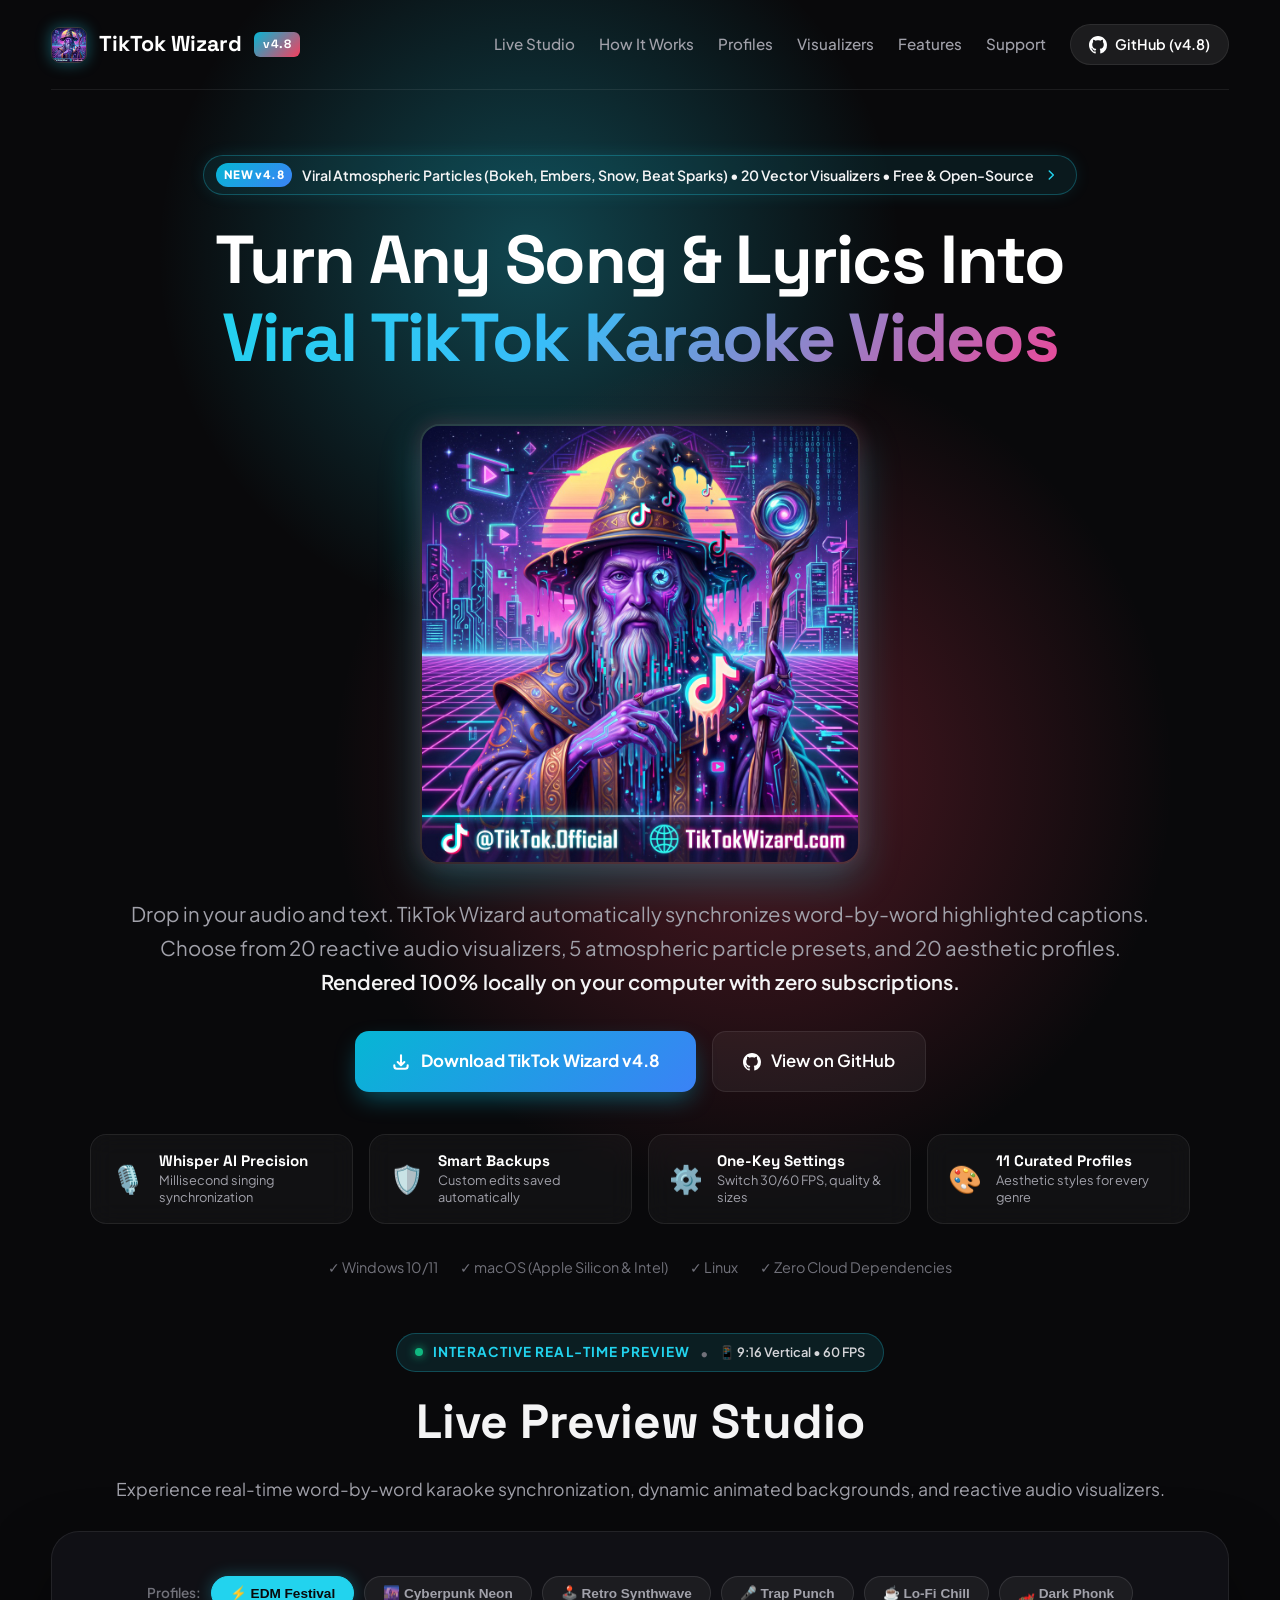
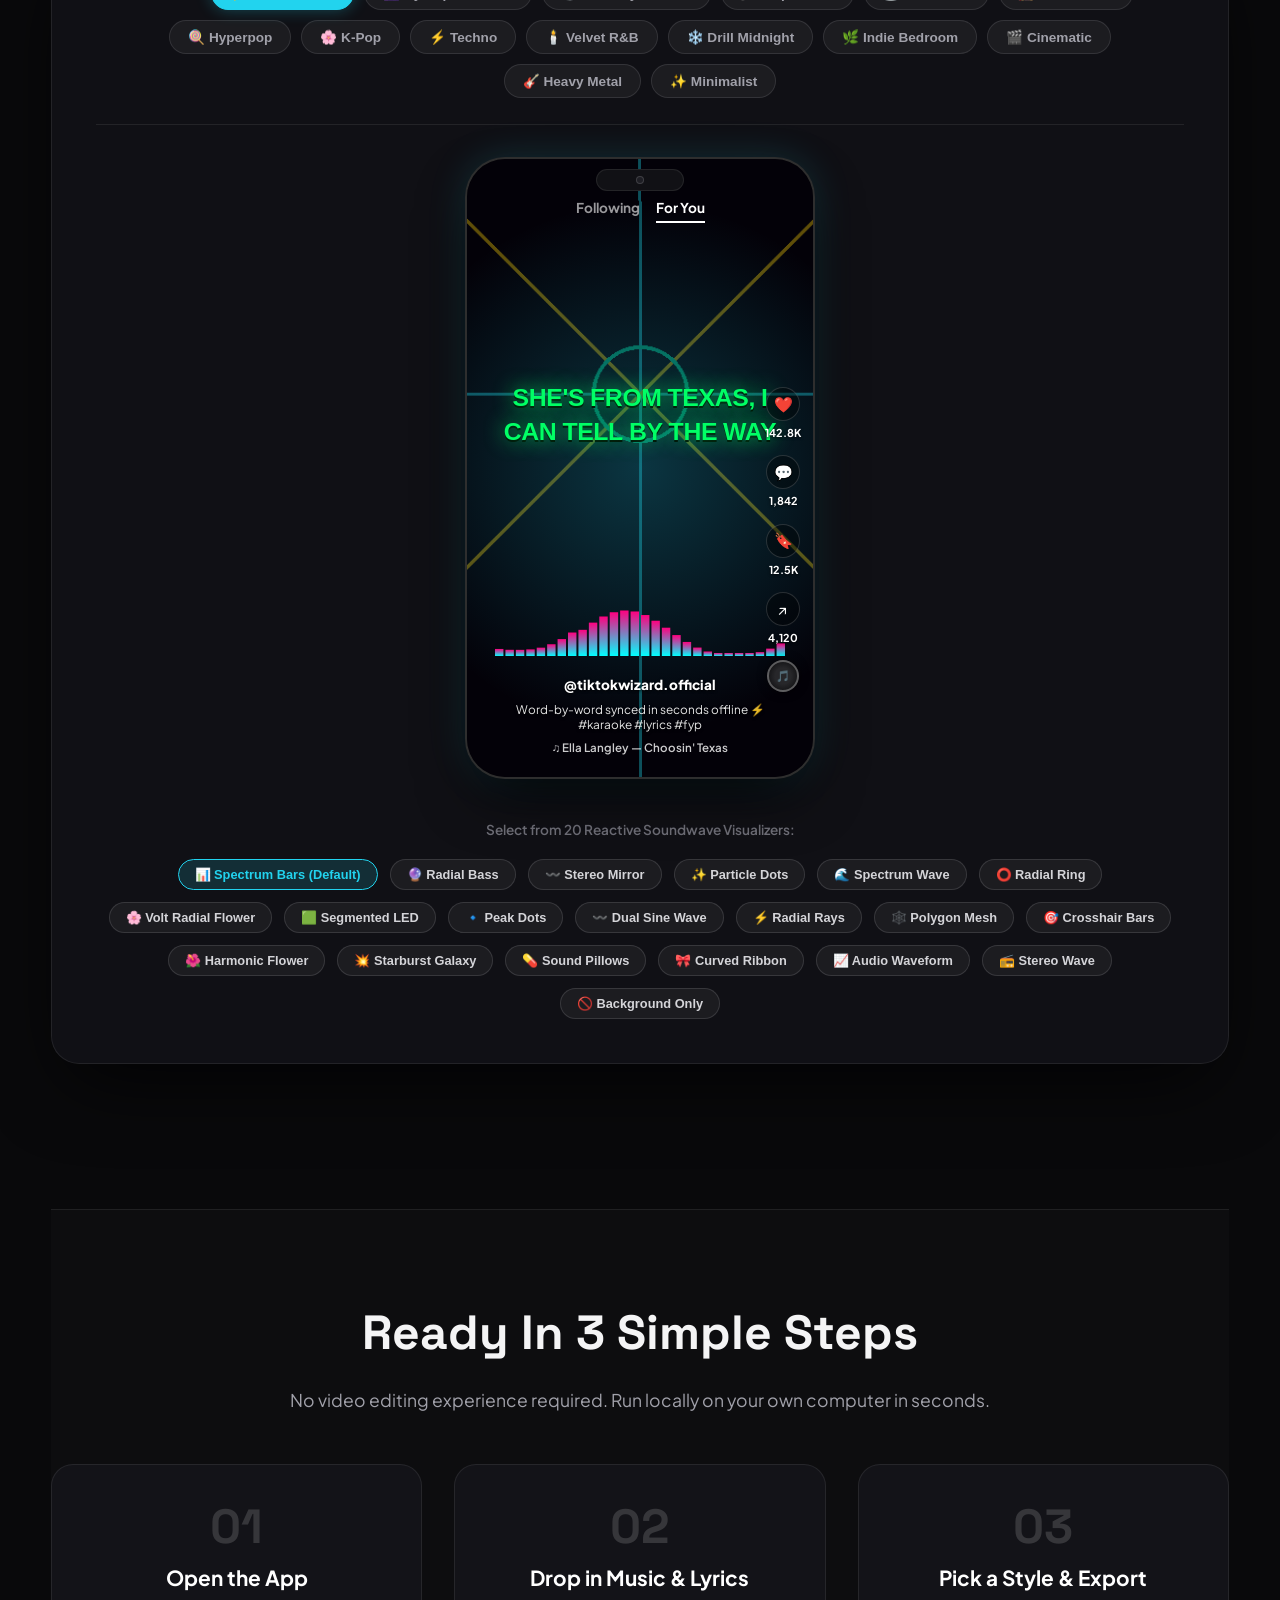
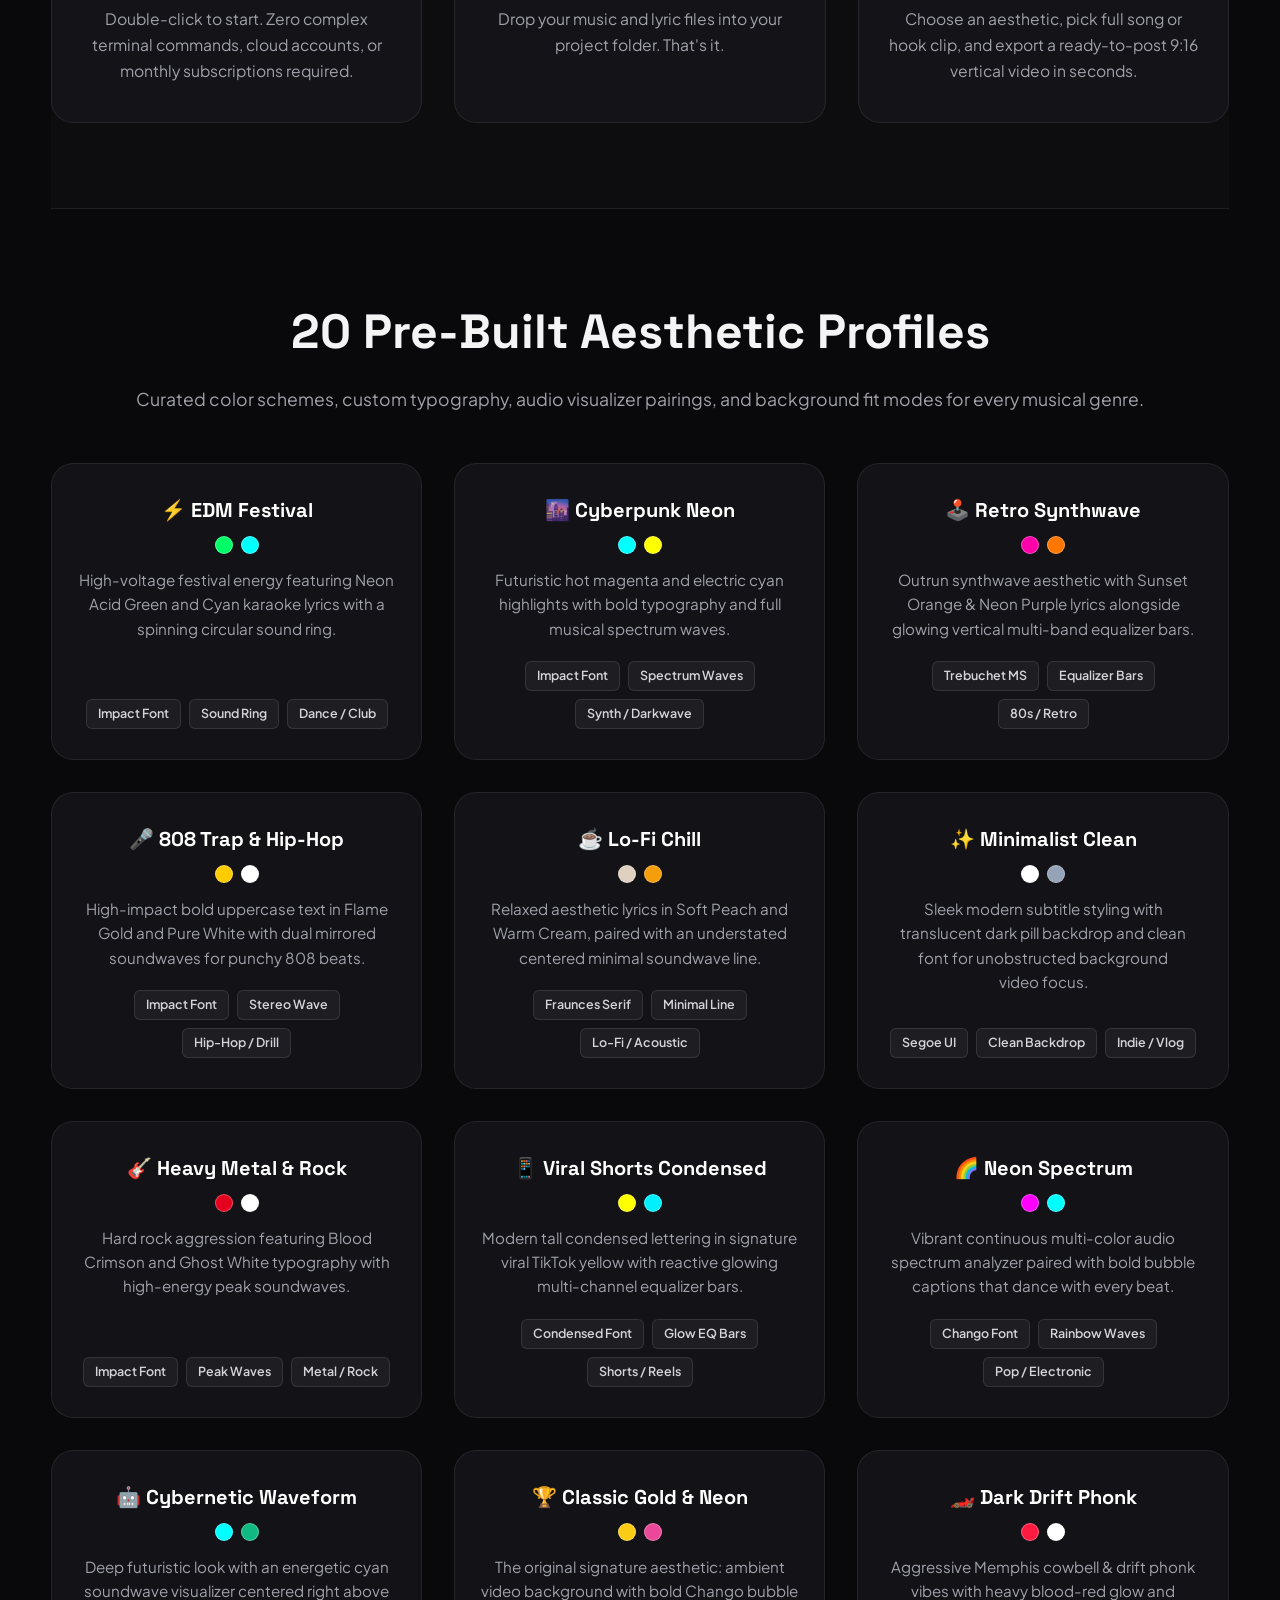
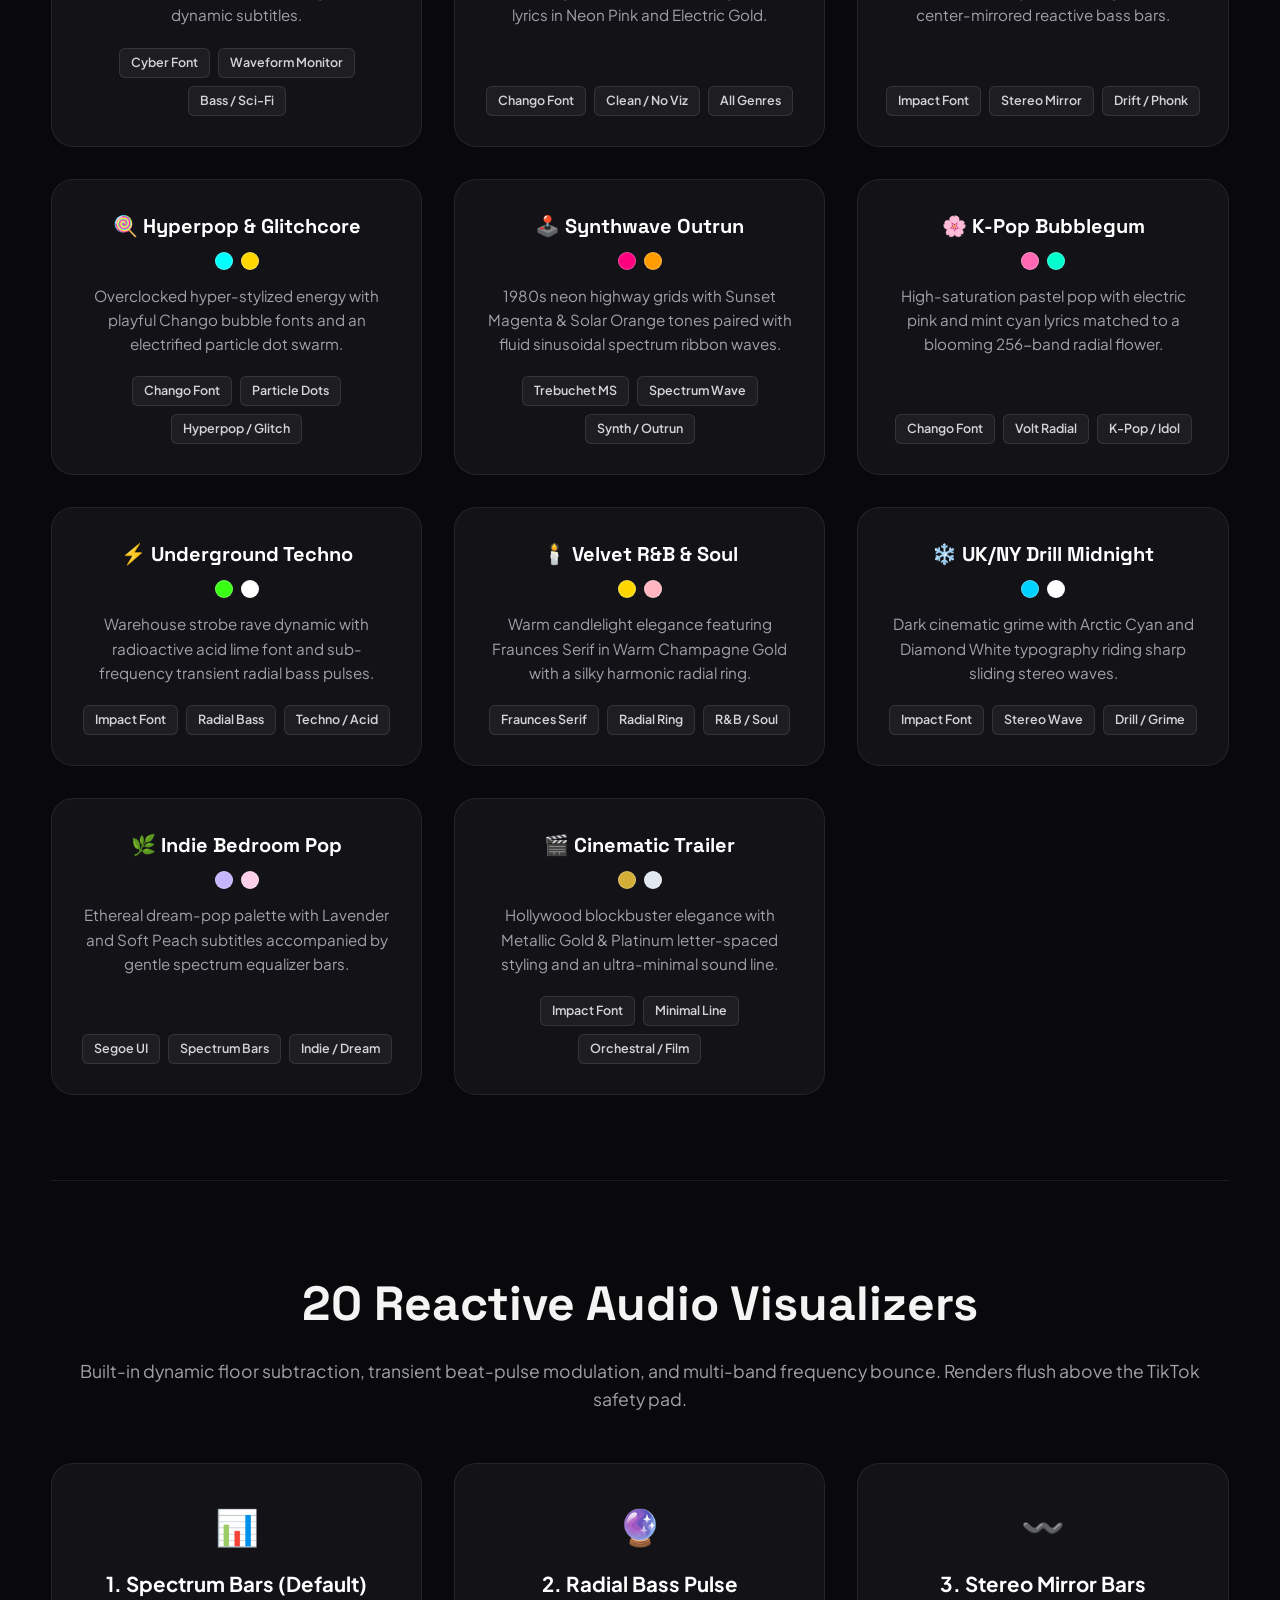
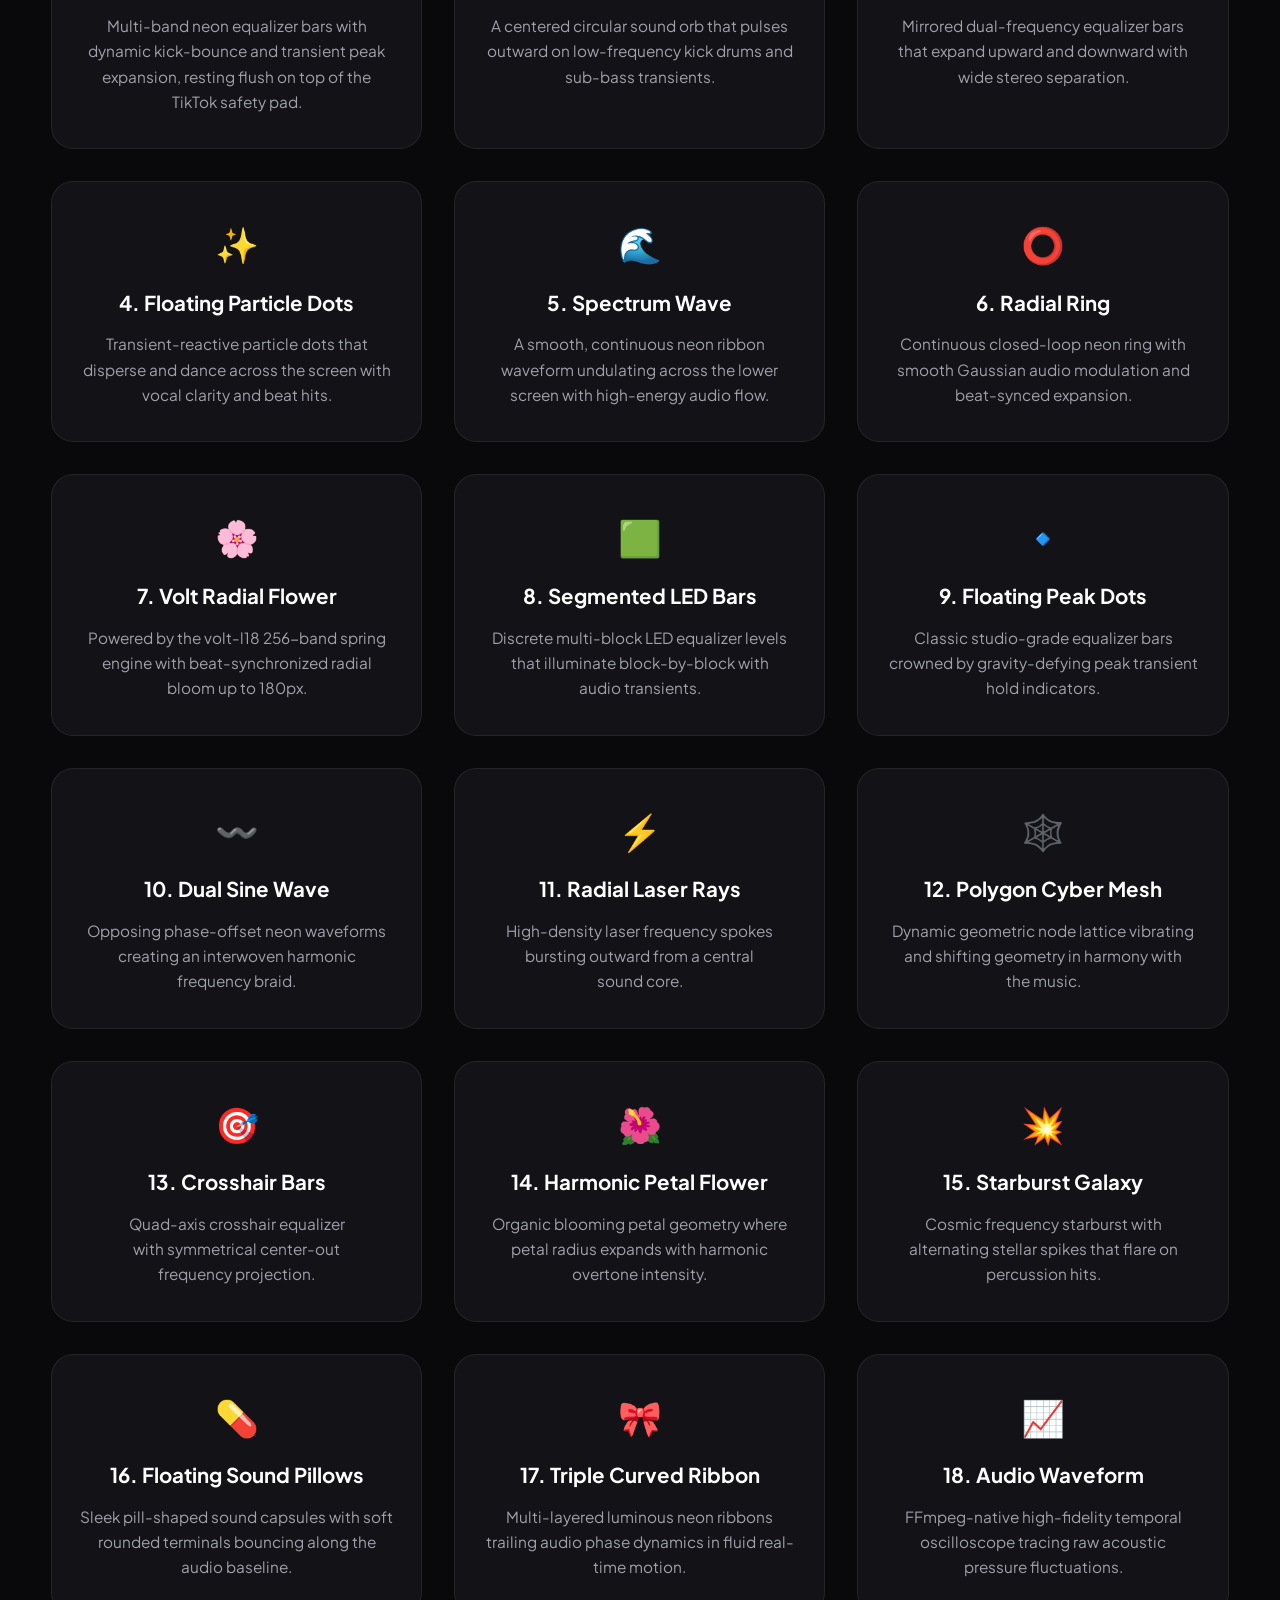
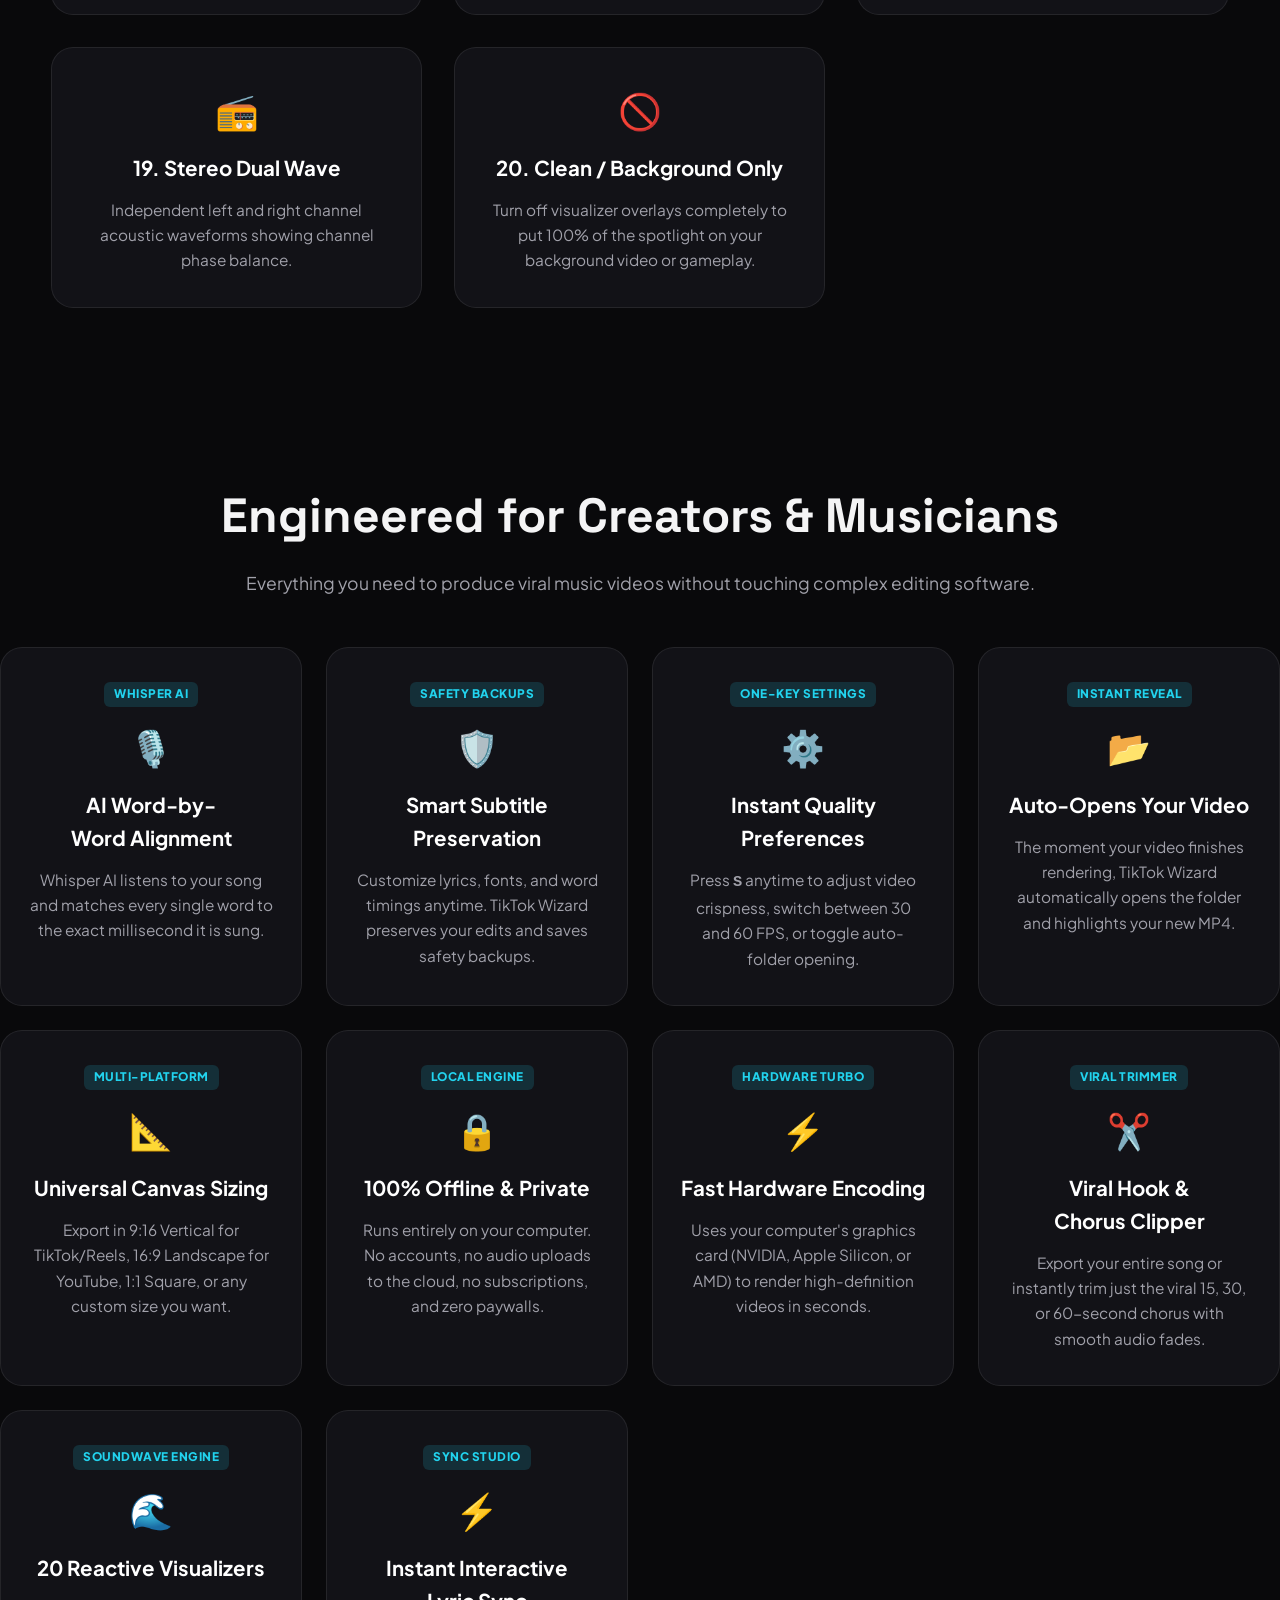
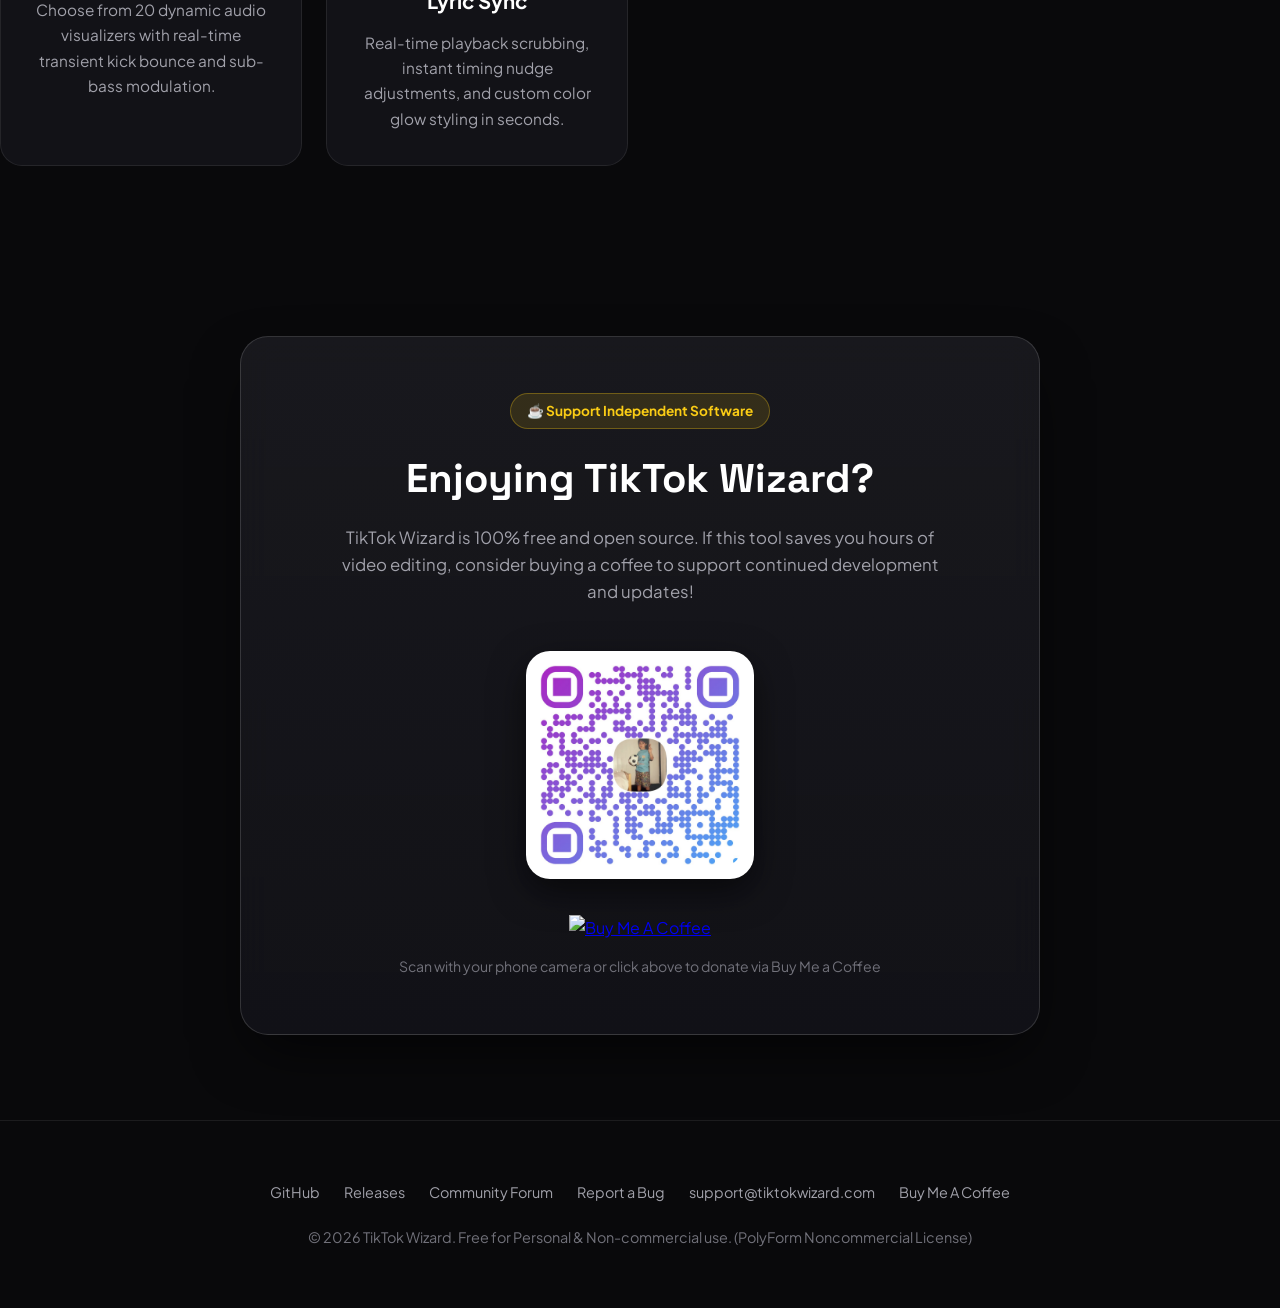
==== commit 765aeead: "fix(pipeline): resolve subprocess pipe deadlocks in particle and visualizer layers, add real-time pr" ====
--- a/docs/index.html
+++ b/docs/index.html
@@ -1251,7 +1251,7 @@
       <a href="#" class="logo">
         <img src="logo.png" alt="TikTok Wizard Mascot" class="logo-img">
         <span>TikTok Wizard</span>
-        <span class="logo-badge">v4.7</span>
+        <span class="logo-badge">v4.8</span>
       </a>
       <div class="nav-links">
         <a href="#studio" class="nav-link">Live Studio</a>
@@ -1260,11 +1260,11 @@
         <a href="#visualizers" class="nav-link">Visualizers</a>
         <a href="#features" class="nav-link">Features</a>
         <a href="#support" class="nav-link">Support</a>
-        <a href="https://github.com/R03LV1S/TikTokWizard/releases/tag/v4.7" class="btn-github" target="_blank" rel="noopener">
+        <a href="https://github.com/R03LV1S/TikTokWizard/releases/tag/v4.8" class="btn-github" target="_blank" rel="noopener">
           <svg width="18" height="18" viewBox="0 0 24 24" fill="currentColor">
             <path d="M12 0C5.37 0 0 5.37 0 12c0 5.31 3.435 9.795 8.205 11.385.6.105.825-.255.825-.57 0-.285-.015-1.23-.015-2.235-3.015.555-3.795-.735-4.035-1.41-.135-.345-.72-1.41-1.23-1.695-.42-.225-1.02-.78-.015-.795.945-.015 1.62.87 1.845 1.23 1.08 1.815 2.805 1.305 3.495.99.105-.78.42-1.305.765-1.605-2.67-.3-5.46-1.335-5.46-5.925 0-1.305.465-2.385 1.23-3.225-.12-.3-.54-1.53.12-3.18 0 0 1.005-.315 3.3 1.23.96-.27 1.98-.405 3-.405s2.04.135 3 .405c2.295-1.56 3.3-1.23 3.3-1.23.66 1.65.24 2.88.12 3.18.765.84 1.23 1.905 1.23 3.225 0 4.605-2.805 5.625-5.475 5.925.435.375.81 1.095.81 2.22 0 1.605-.015 2.895-.015 3.3 0 .315.225.69.825.57A12.02 12.02 0 0024 12c0-6.63-5.37-12-12-12z"/>
           </svg>
-          GitHub (v4.7)
+          GitHub (v4.8)
         </a>
       </div>
     </nav>
@@ -1275,7 +1275,7 @@
       <div class="hero-top-announcement">
         <a href="#how-it-works" style="text-decoration: none;">
           <span class="announcement-pill">
-            <span class="announcement-tag">NEW v4.7</span>
+            <span class="announcement-tag">NEW v4.8</span>
             <span class="announcement-text">Viral Atmospheric Particles (Bokeh, Embers, Snow, Beat Sparks) • 20 Vector Visualizers • Free & Open-Source</span>
             <svg class="chevron-right" width="14" height="14" viewBox="0 0 24 24" fill="none" stroke="currentColor" stroke-width="2.5"><path stroke-linecap="round" stroke-linejoin="round" d="M9 5l7 7-7 7"/></svg>
           </span>
@@ -1302,11 +1302,11 @@
 
       <!-- Primary CTA Buttons -->
       <div class="cta-group">
-        <a href="https://github.com/R03LV1S/TikTokWizard/releases/tag/v4.7" class="btn-primary">
+        <a href="https://github.com/R03LV1S/TikTokWizard/releases/tag/v4.8" class="btn-primary">
           <svg width="20" height="20" fill="none" stroke="currentColor" stroke-width="2.5" viewBox="0 0 24 24">
             <path stroke-linecap="round" stroke-linejoin="round" d="M4 16v1a3 3 0 003 3h10a3 3 0 003-3v-1m-4-4l-4 4m0 0l-4-4m4 4V4"/>
           </svg>
-          Download TikTok Wizard v4.7
+          Download TikTok Wizard v4.8
         </a>
         <a href="https://github.com/R03LV1S/TikTokWizard" class="btn-secondary" target="_blank" rel="noopener">
           <svg width="18" height="18" viewBox="0 0 24 24" fill="currentColor">
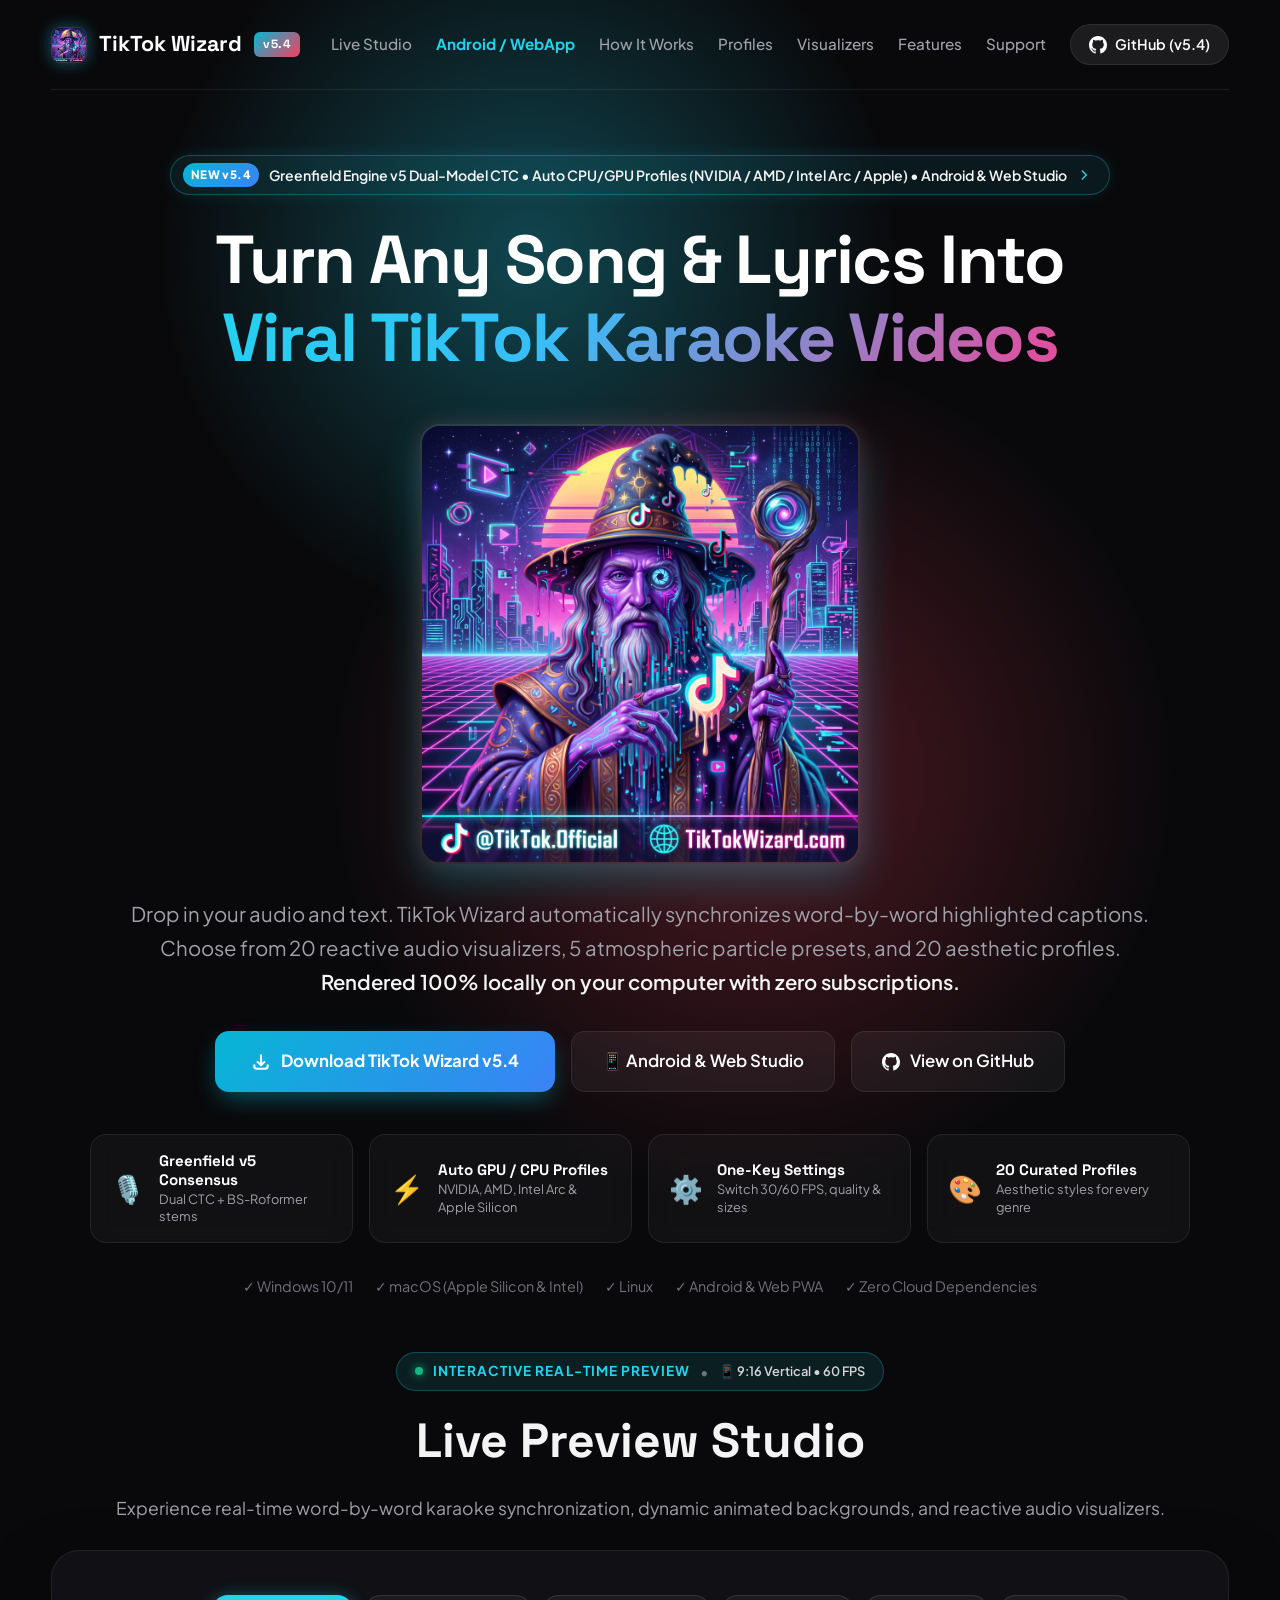
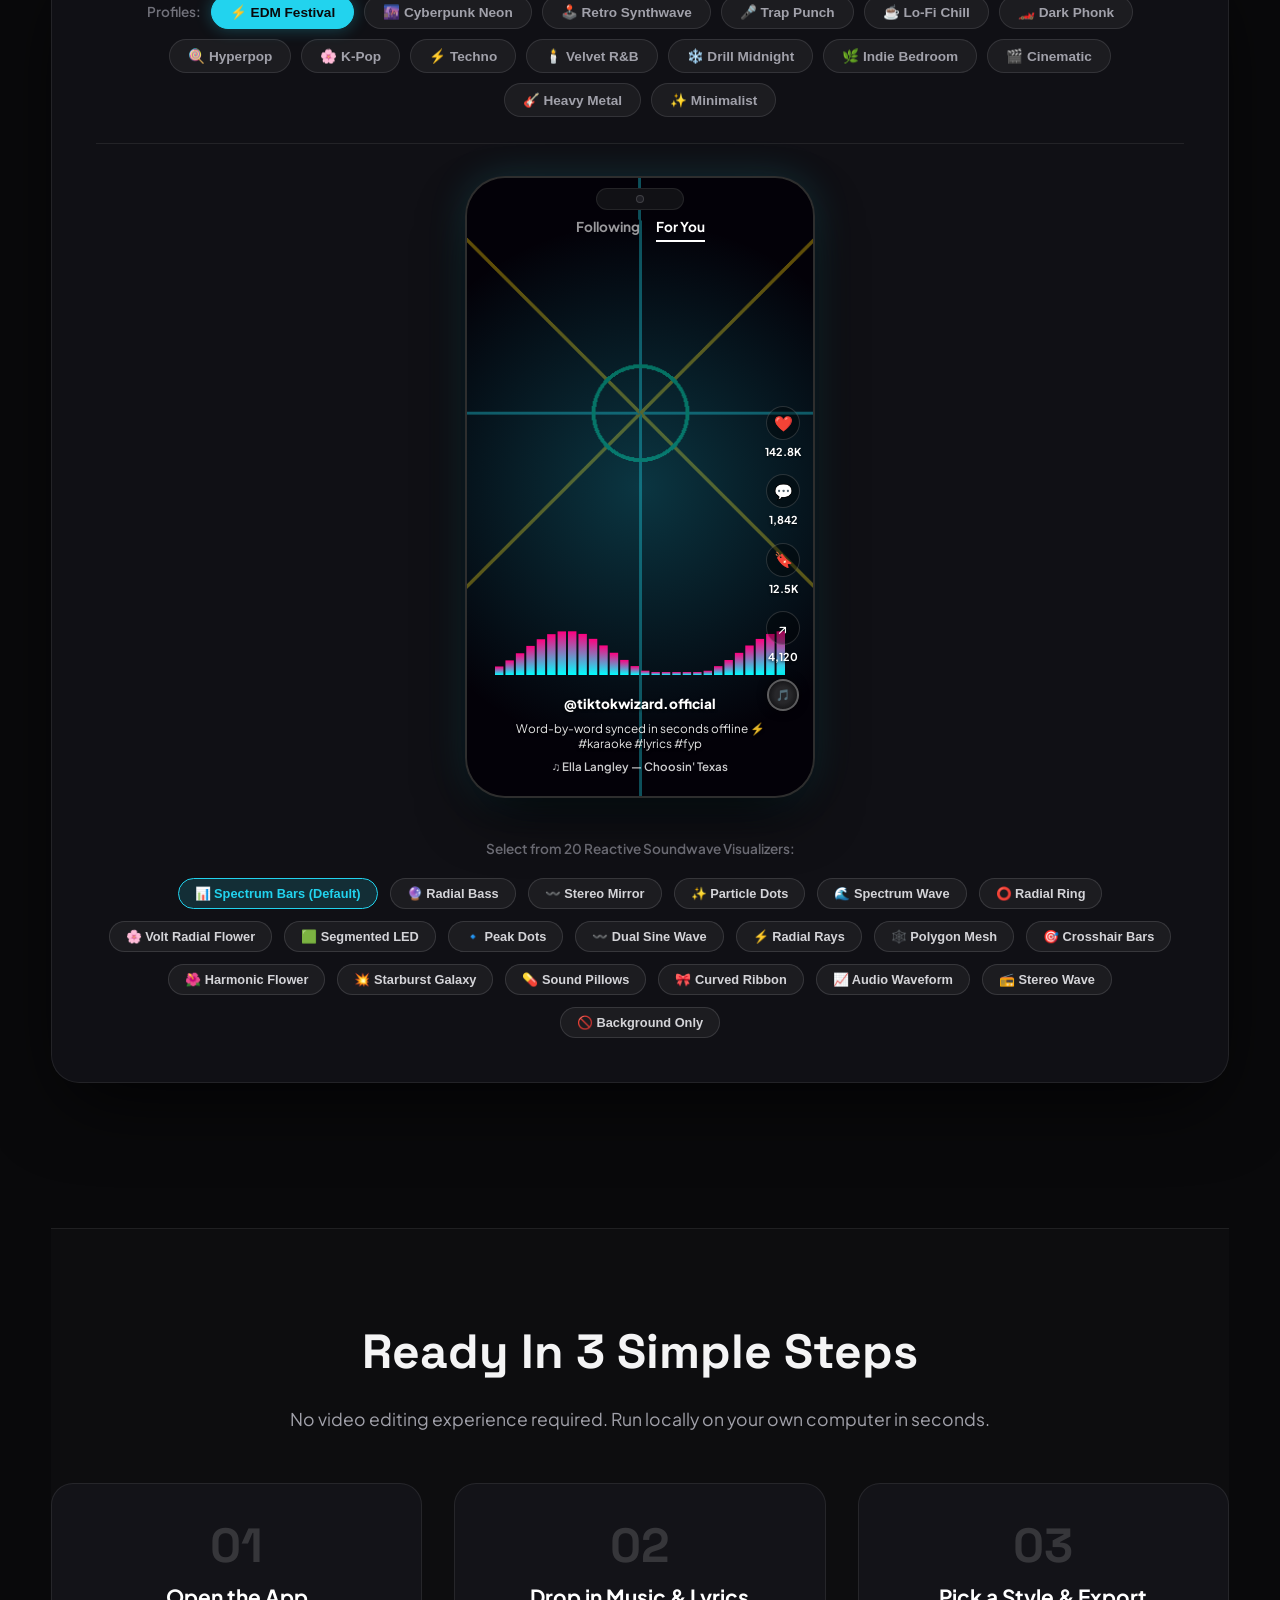
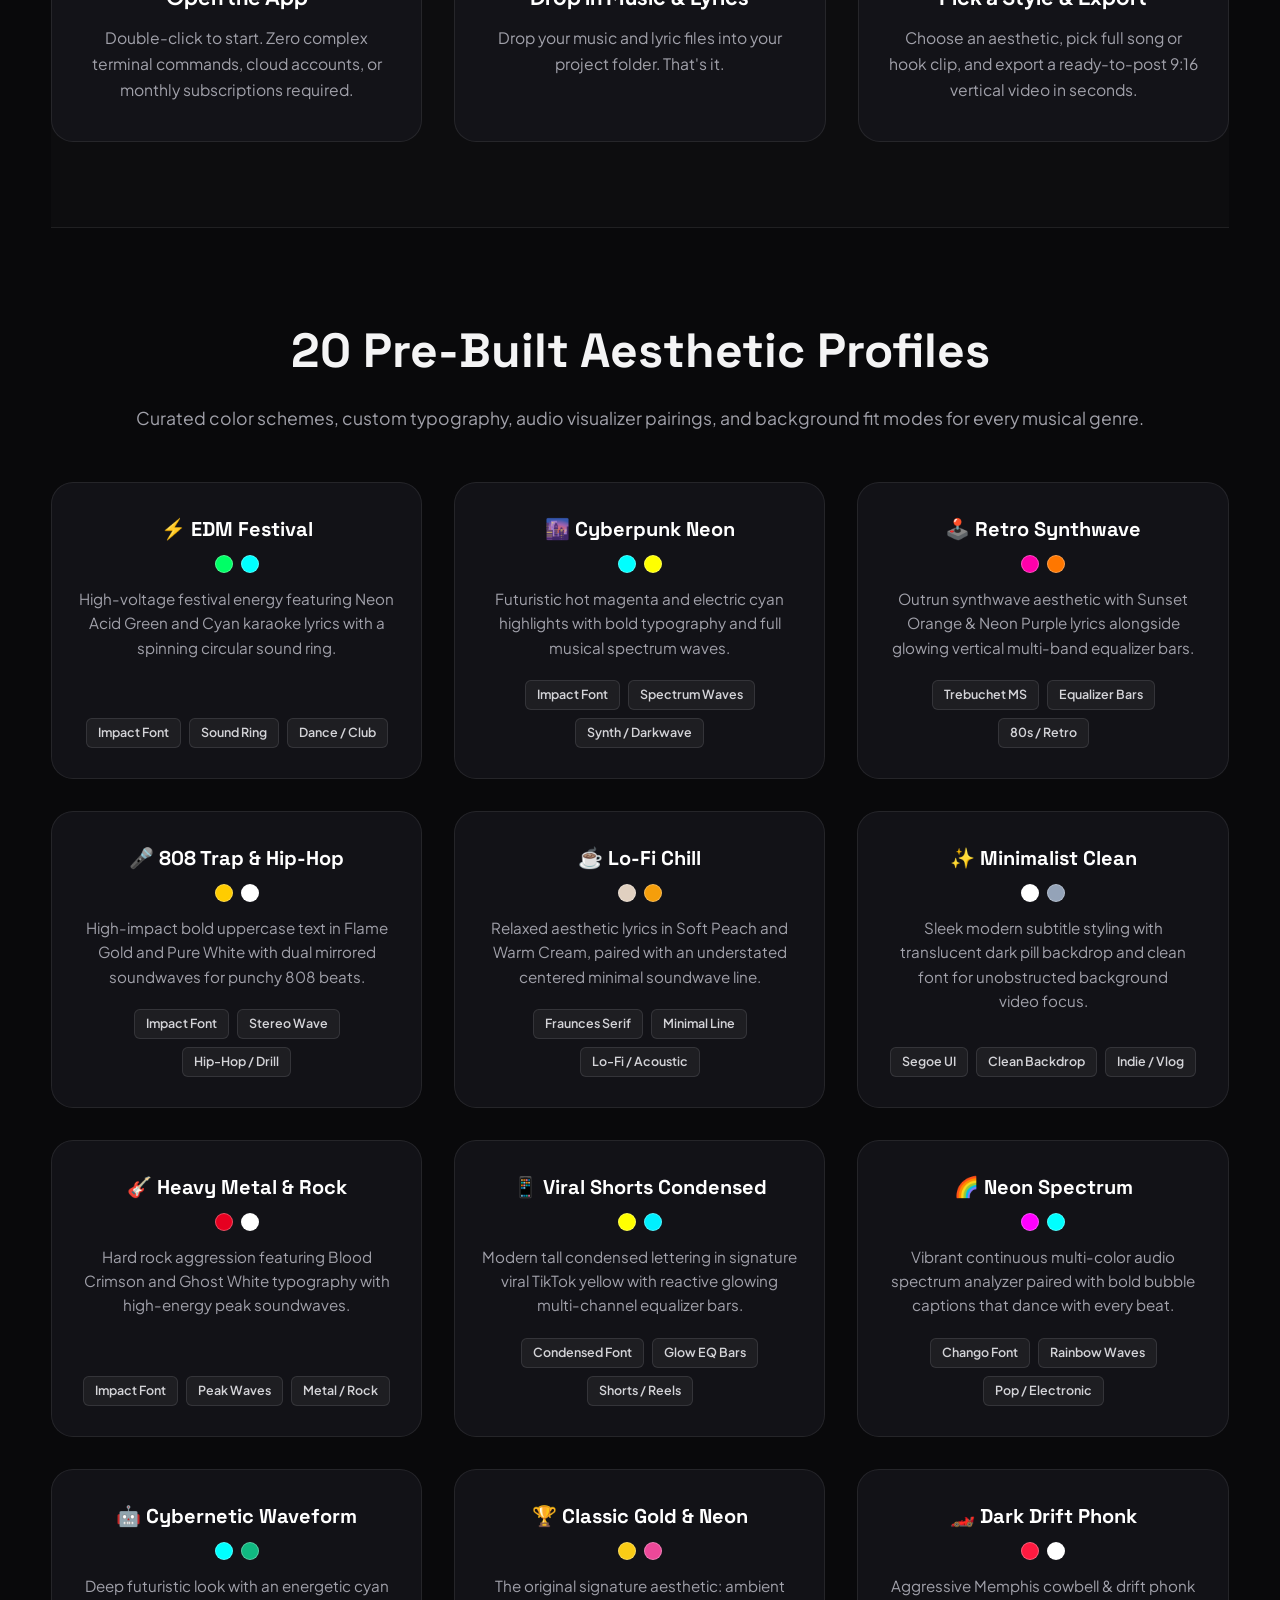
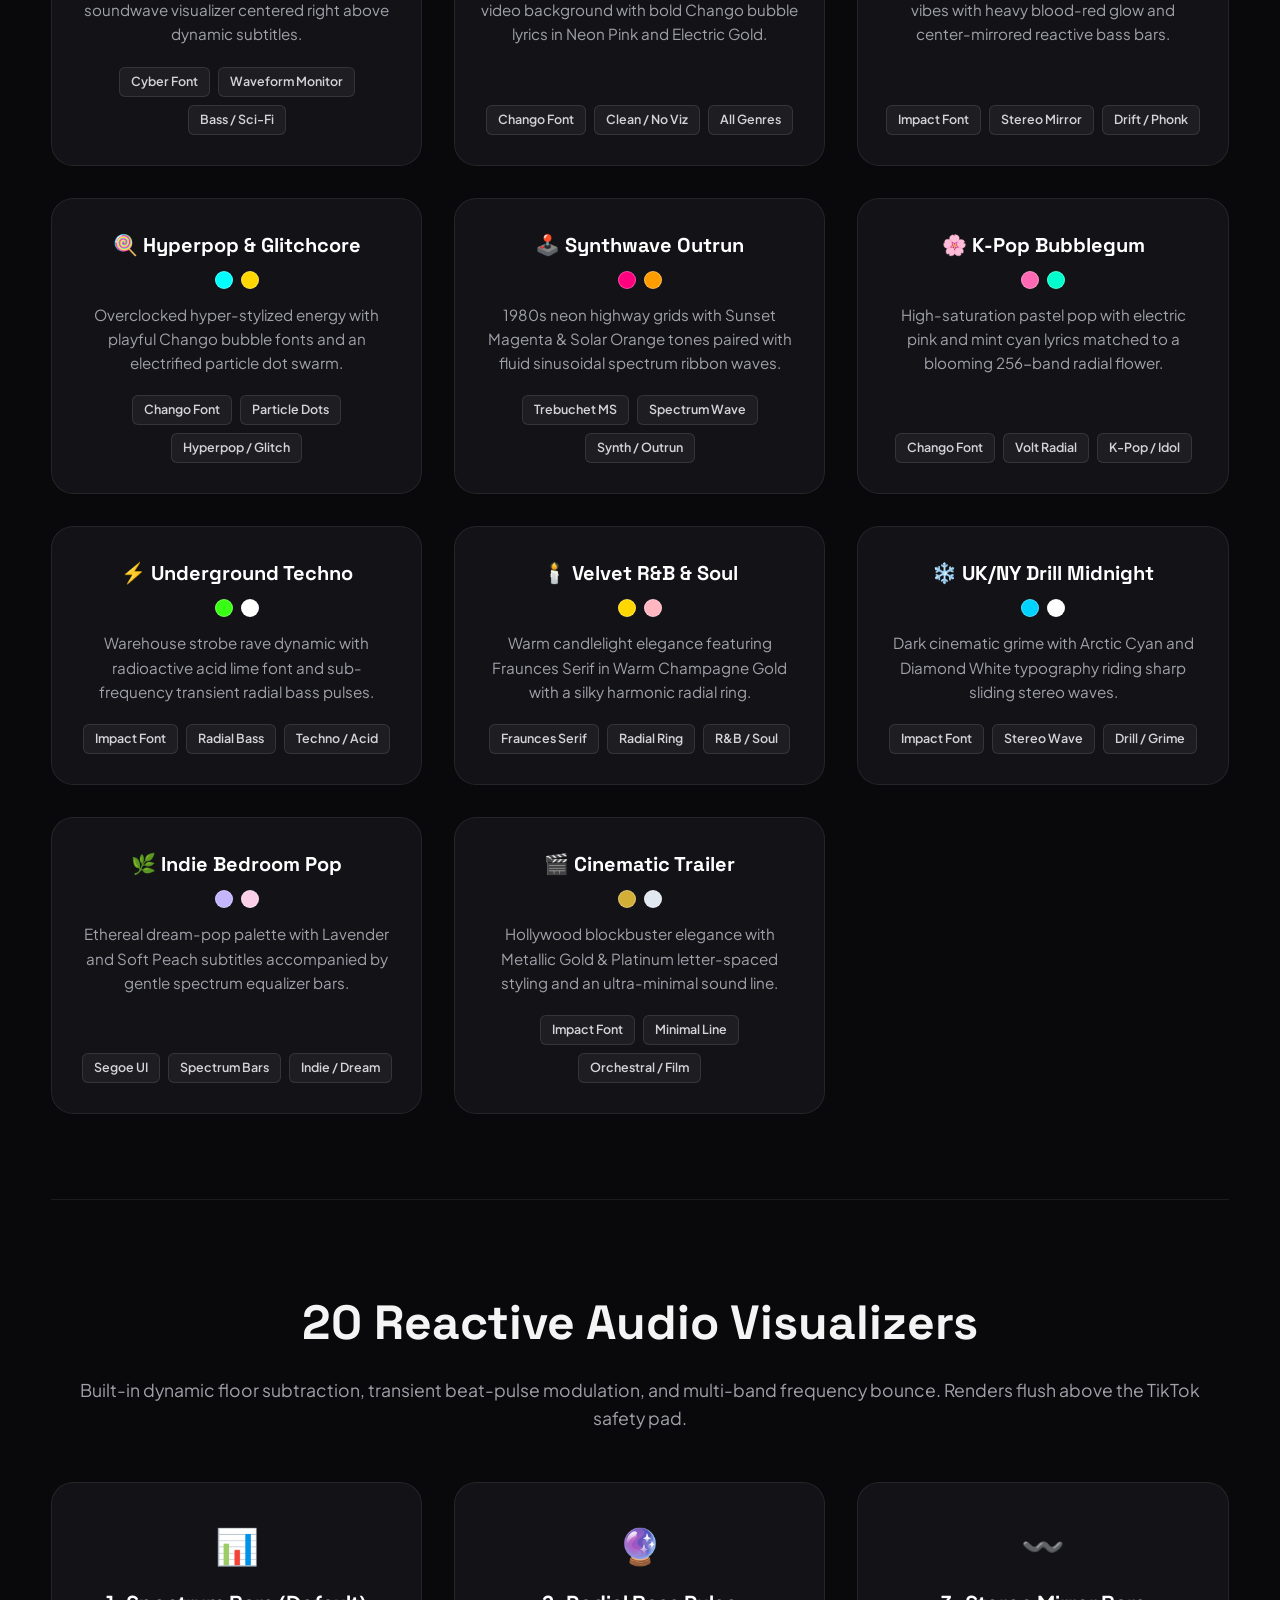
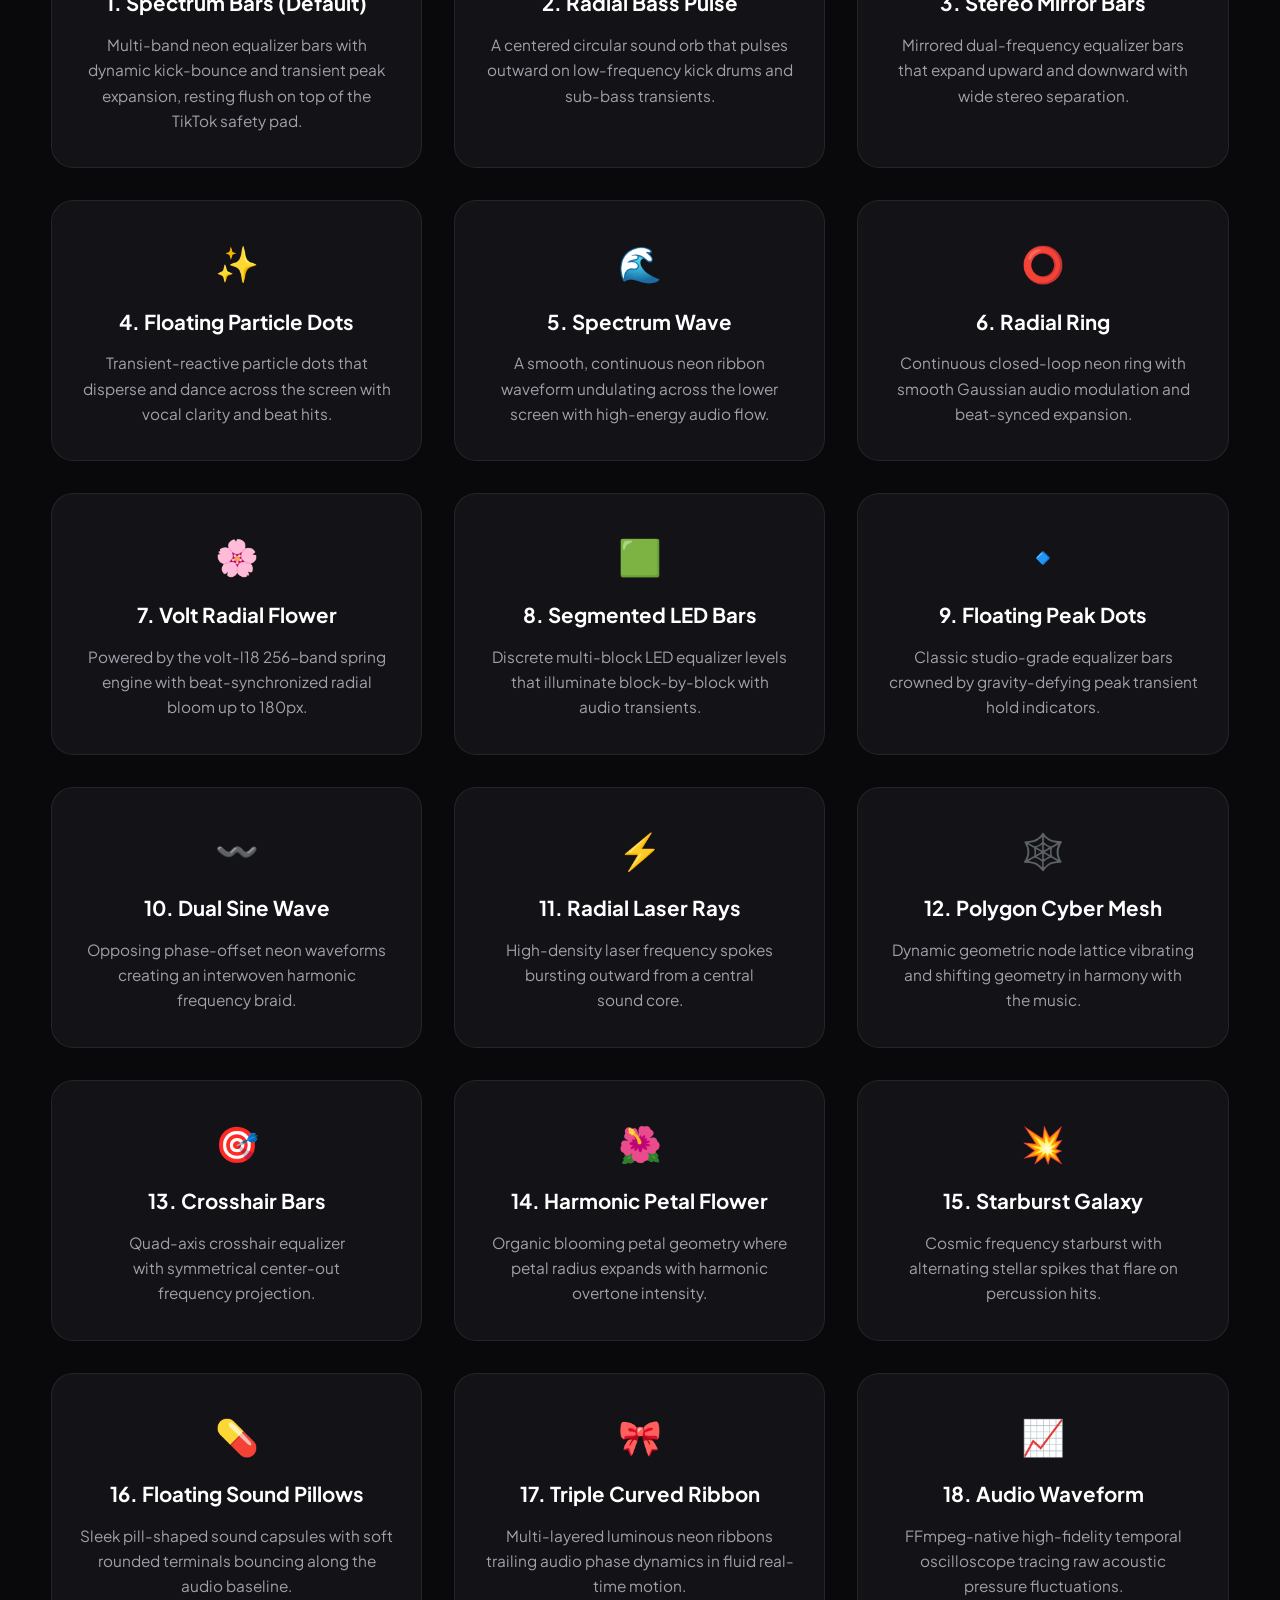
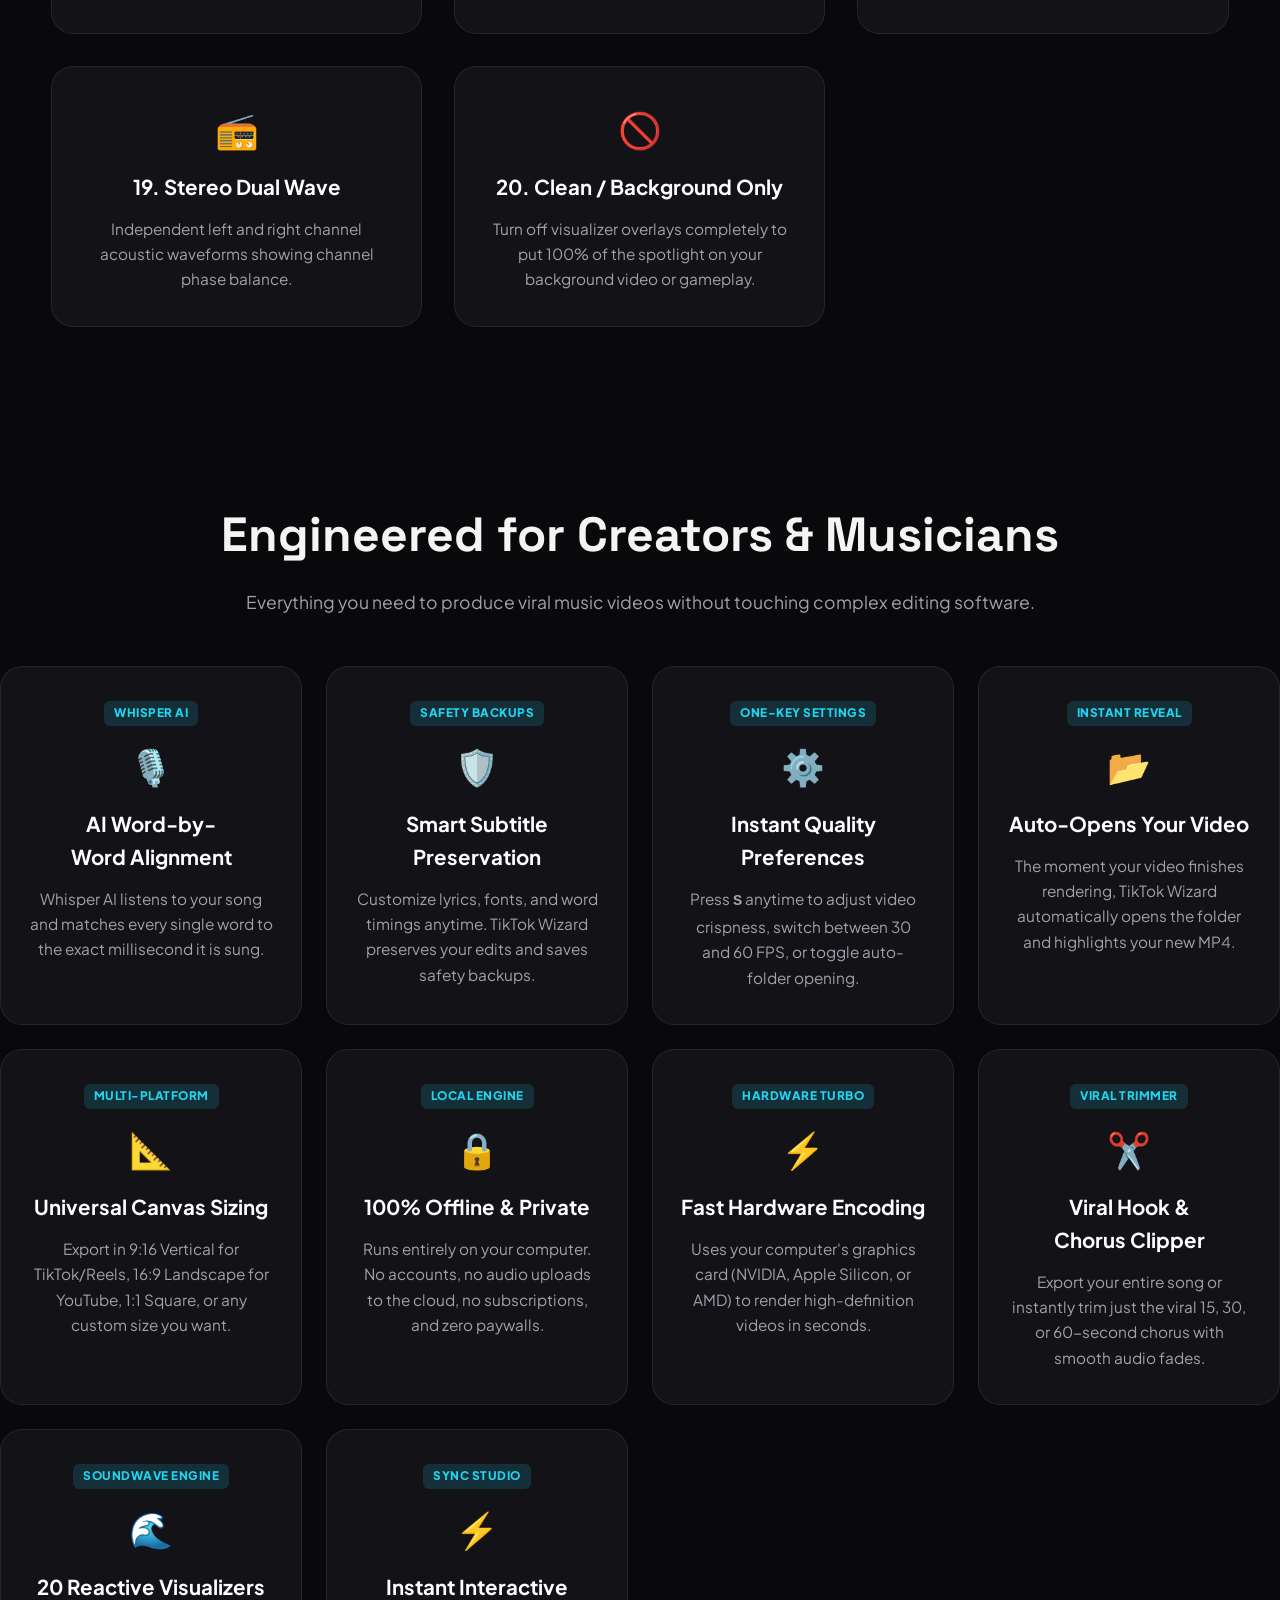
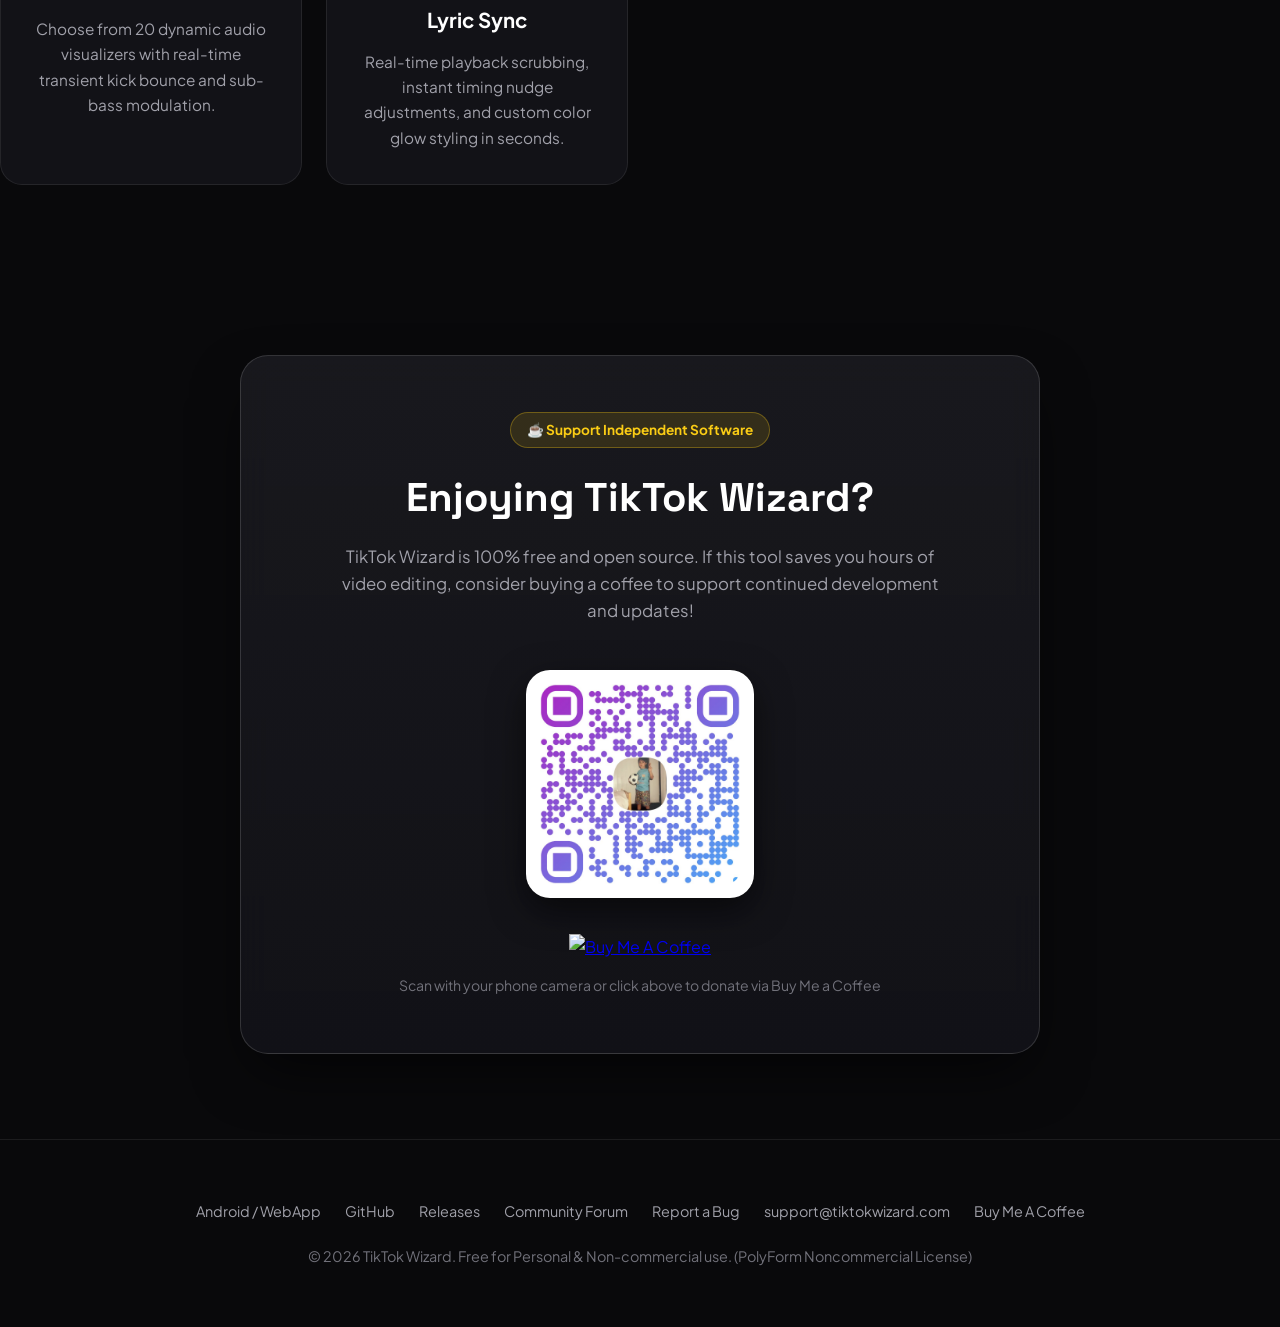
==== commit 027024ea: "TikTok Wizard v5.4 - Greenfield v5 Dual-CTC Consensus, Hardware Profiles, and Android Studio PWA" ====
--- a/docs/index.html
+++ b/docs/index.html
@@ -9,7 +9,7 @@
   <link rel="apple-touch-icon" href="logo.png">
   <meta name="description" content="Turn music and lyrics into viral TikTok, Shorts, and Reels videos with word-by-word highlighted captions, reactive soundwaves, and curated aesthetic profiles. 100% Free, Offline, and Open Source.">
   <meta property="og:title" content="TikTok Wizard | Studio-Grade Viral Lyric Videos">
-  <meta property="og:description" content="Free, offline karaoke video generator for TikTok, Shorts, and Reels. Word-by-word AI synchronization, 8 visualizers, and 11 aesthetic profiles.">
+  <meta property="og:description" content="Free, offline karaoke video generator for TikTok, Shorts, and Reels. Greenfield v5 Dual-Model CTC synchronization, 20 visualizers, and 20 aesthetic profiles.">
   <meta property="og:type" content="website">
   <meta property="og:url" content="https://tiktokwizard.com">
   <link rel="preconnect" href="https://fonts.googleapis.com">
@@ -1251,20 +1251,21 @@
       <a href="#" class="logo">
         <img src="logo.png" alt="TikTok Wizard Mascot" class="logo-img">
         <span>TikTok Wizard</span>
-        <span class="logo-badge">v4.8</span>
+        <span class="logo-badge">v5.4</span>
       </a>
       <div class="nav-links">
         <a href="#studio" class="nav-link">Live Studio</a>
+        <a href="android/" class="nav-link" style="color: var(--accent); font-weight: 700;">Android / WebApp</a>
         <a href="#how-it-works" class="nav-link">How It Works</a>
         <a href="#profiles" class="nav-link">Profiles</a>
         <a href="#visualizers" class="nav-link">Visualizers</a>
         <a href="#features" class="nav-link">Features</a>
         <a href="#support" class="nav-link">Support</a>
-        <a href="https://github.com/R03LV1S/TikTokWizard/releases/tag/v4.8" class="btn-github" target="_blank" rel="noopener">
+        <a href="https://github.com/R03LV1S/TikTokWizard/releases/tag/v5.4" class="btn-github" target="_blank" rel="noopener">
           <svg width="18" height="18" viewBox="0 0 24 24" fill="currentColor">
             <path d="M12 0C5.37 0 0 5.37 0 12c0 5.31 3.435 9.795 8.205 11.385.6.105.825-.255.825-.57 0-.285-.015-1.23-.015-2.235-3.015.555-3.795-.735-4.035-1.41-.135-.345-.72-1.41-1.23-1.695-.42-.225-1.02-.78-.015-.795.945-.015 1.62.87 1.845 1.23 1.08 1.815 2.805 1.305 3.495.99.105-.78.42-1.305.765-1.605-2.67-.3-5.46-1.335-5.46-5.925 0-1.305.465-2.385 1.23-3.225-.12-.3-.54-1.53.12-3.18 0 0 1.005-.315 3.3 1.23.96-.27 1.98-.405 3-.405s2.04.135 3 .405c2.295-1.56 3.3-1.23 3.3-1.23.66 1.65.24 2.88.12 3.18.765.84 1.23 1.905 1.23 3.225 0 4.605-2.805 5.625-5.475 5.925.435.375.81 1.095.81 2.22 0 1.605-.015 2.895-.015 3.3 0 .315.225.69.825.57A12.02 12.02 0 0024 12c0-6.63-5.37-12-12-12z"/>
           </svg>
-          GitHub (v4.8)
+          GitHub (v5.4)
         </a>
       </div>
     </nav>
@@ -1275,8 +1276,8 @@
       <div class="hero-top-announcement">
         <a href="#how-it-works" style="text-decoration: none;">
           <span class="announcement-pill">
-            <span class="announcement-tag">NEW v4.8</span>
-            <span class="announcement-text">Viral Atmospheric Particles (Bokeh, Embers, Snow, Beat Sparks) • 20 Vector Visualizers • Free & Open-Source</span>
+            <span class="announcement-tag">NEW v5.4</span>
+            <span class="announcement-text">Greenfield Engine v5 Dual-Model CTC • Auto CPU/GPU Profiles (NVIDIA / AMD / Intel Arc / Apple) • Android &amp; Web Studio</span>
             <svg class="chevron-right" width="14" height="14" viewBox="0 0 24 24" fill="none" stroke="currentColor" stroke-width="2.5"><path stroke-linecap="round" stroke-linejoin="round" d="M9 5l7 7-7 7"/></svg>
           </span>
         </a>
@@ -1302,11 +1303,14 @@
 
       <!-- Primary CTA Buttons -->
       <div class="cta-group">
-        <a href="https://github.com/R03LV1S/TikTokWizard/releases/tag/v4.8" class="btn-primary">
+        <a href="https://github.com/R03LV1S/TikTokWizard/releases/tag/v5.4" class="btn-primary">
           <svg width="20" height="20" fill="none" stroke="currentColor" stroke-width="2.5" viewBox="0 0 24 24">
             <path stroke-linecap="round" stroke-linejoin="round" d="M4 16v1a3 3 0 003 3h10a3 3 0 003-3v-1m-4-4l-4 4m0 0l-4-4m4 4V4"/>
           </svg>
-          Download TikTok Wizard v4.8
+          Download TikTok Wizard v5.4
+        </a>
+        <a href="android/" class="btn-secondary">
+          📱 Android &amp; Web Studio
         </a>
         <a href="https://github.com/R03LV1S/TikTokWizard" class="btn-secondary" target="_blank" rel="noopener">
           <svg width="18" height="18" viewBox="0 0 24 24" fill="currentColor">
@@ -1321,15 +1325,15 @@
         <div class="ribbon-card">
           <div class="ribbon-icon">🎙️</div>
           <div class="ribbon-content">
-            <span class="ribbon-title">Whisper AI Precision</span>
-            <span class="ribbon-desc">Millisecond singing synchronization</span>
+            <span class="ribbon-title">Greenfield v5 Consensus</span>
+            <span class="ribbon-desc">Dual CTC + BS-Roformer stems</span>
           </div>
         </div>
         <div class="ribbon-card">
-          <div class="ribbon-icon">🛡️</div>
+          <div class="ribbon-icon">⚡</div>
           <div class="ribbon-content">
-            <span class="ribbon-title">Smart Backups</span>
-            <span class="ribbon-desc">Custom edits saved automatically</span>
+            <span class="ribbon-title">Auto GPU / CPU Profiles</span>
+            <span class="ribbon-desc">NVIDIA, AMD, Intel Arc &amp; Apple Silicon</span>
           </div>
         </div>
         <div class="ribbon-card">
@@ -1342,7 +1346,7 @@
         <div class="ribbon-card">
           <div class="ribbon-icon">🎨</div>
           <div class="ribbon-content">
-            <span class="ribbon-title">11 Curated Profiles</span>
+            <span class="ribbon-title">20 Curated Profiles</span>
             <span class="ribbon-desc">Aesthetic styles for every genre</span>
           </div>
         </div>
@@ -1353,6 +1357,7 @@
         <span>✓ Windows 10/11</span>
         <span>✓ macOS (Apple Silicon & Intel)</span>
         <span>✓ Linux</span>
+        <span>✓ Android &amp; Web PWA</span>
         <span>✓ Zero Cloud Dependencies</span>
       </div>
 
@@ -2165,6 +2170,7 @@
     <!-- Footer -->
     <footer>
       <div class="footer-links">
+        <a href="android/">Android / WebApp</a>
         <a href="https://github.com/R03LV1S/TikTokWizard" target="_blank" rel="noopener">GitHub</a>
         <a href="https://github.com/R03LV1S/TikTokWizard/releases" target="_blank" rel="noopener">Releases</a>
         <a href="https://github.com/R03LV1S/TikTokWizard/discussions" target="_blank" rel="noopener">Community Forum</a>
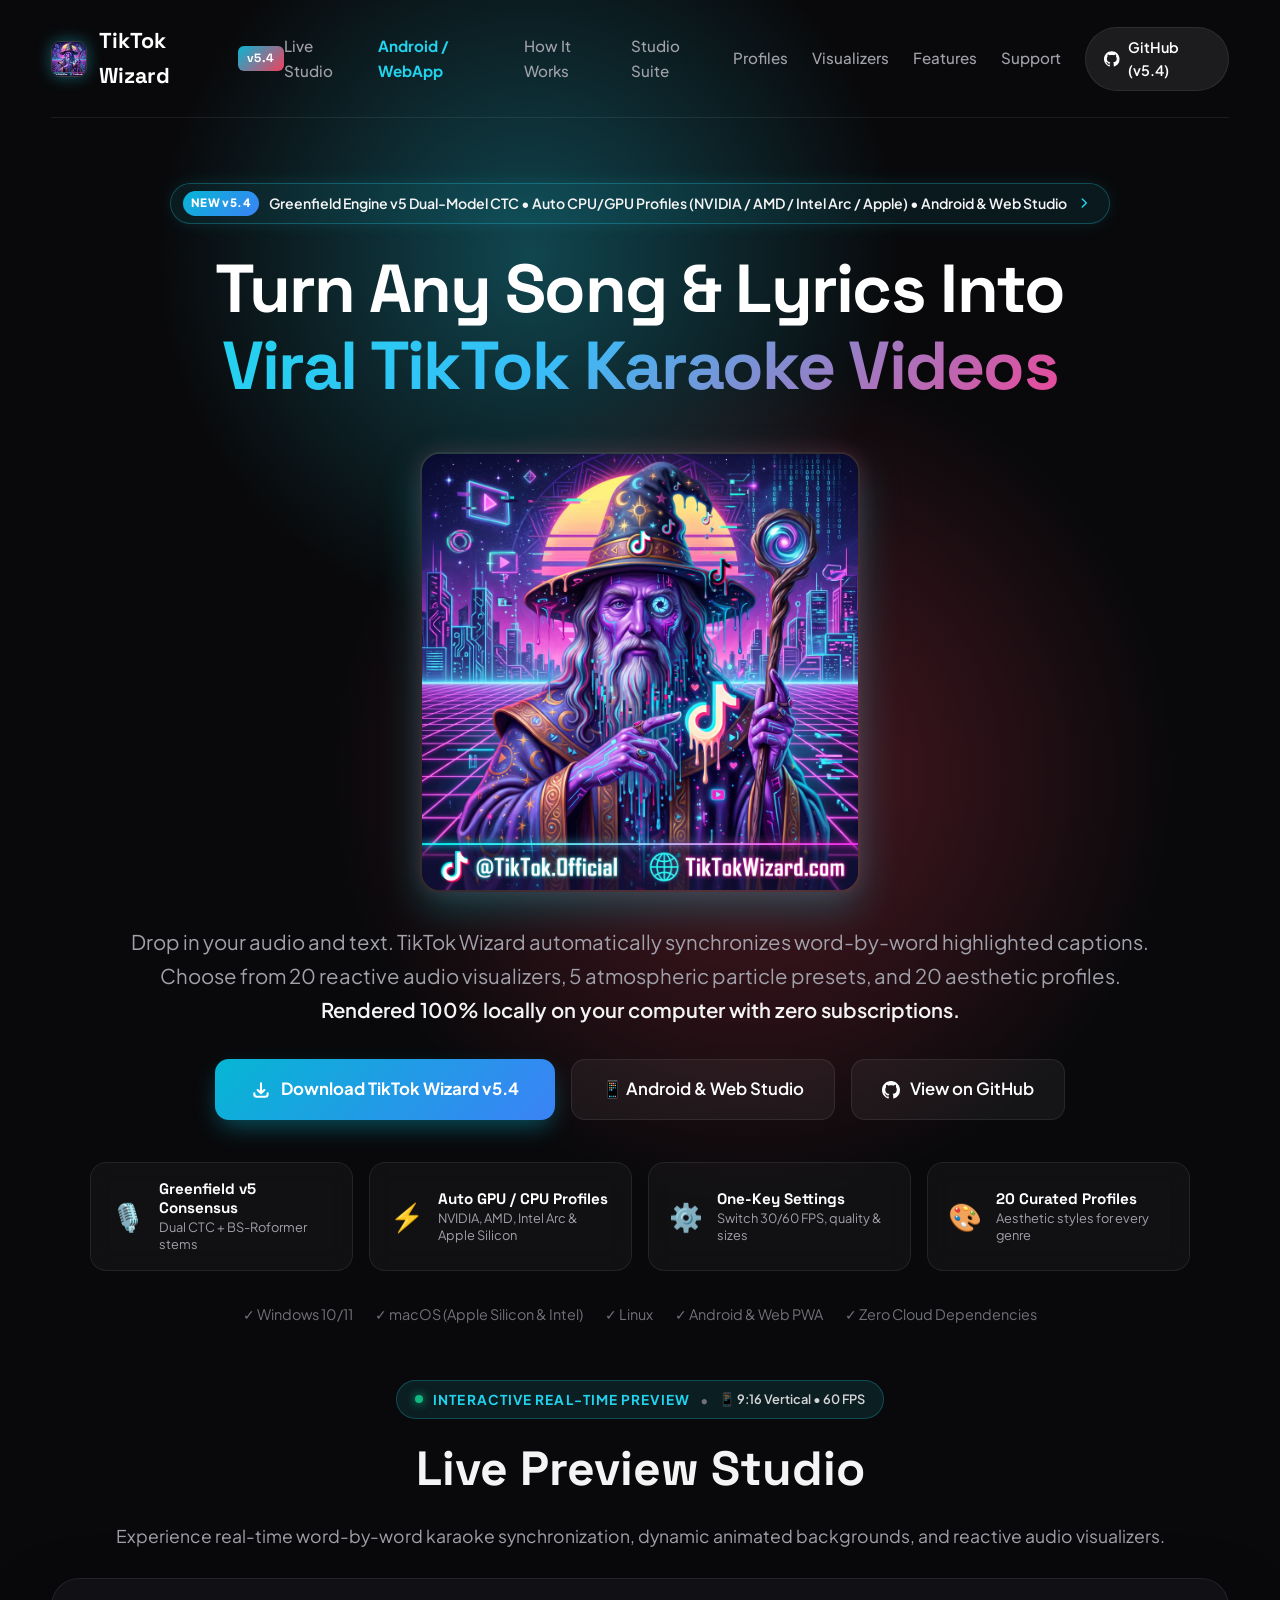
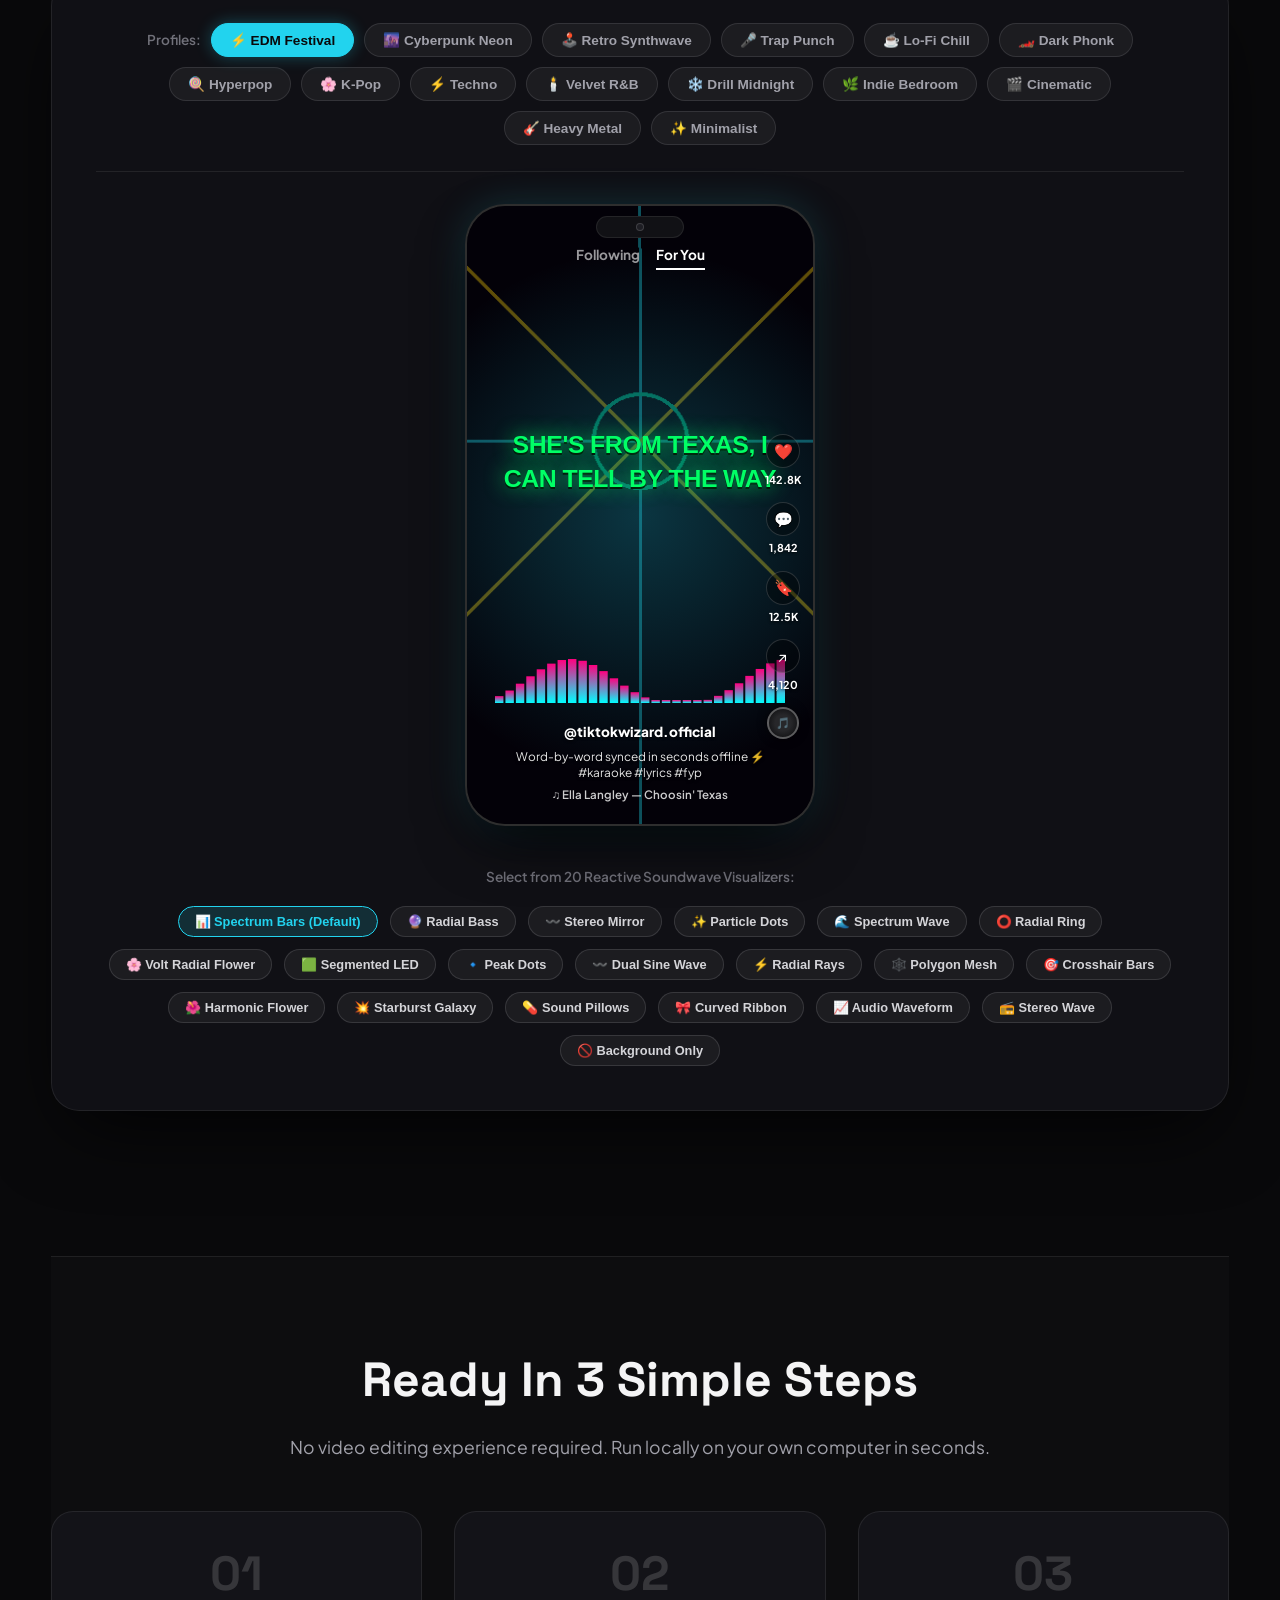
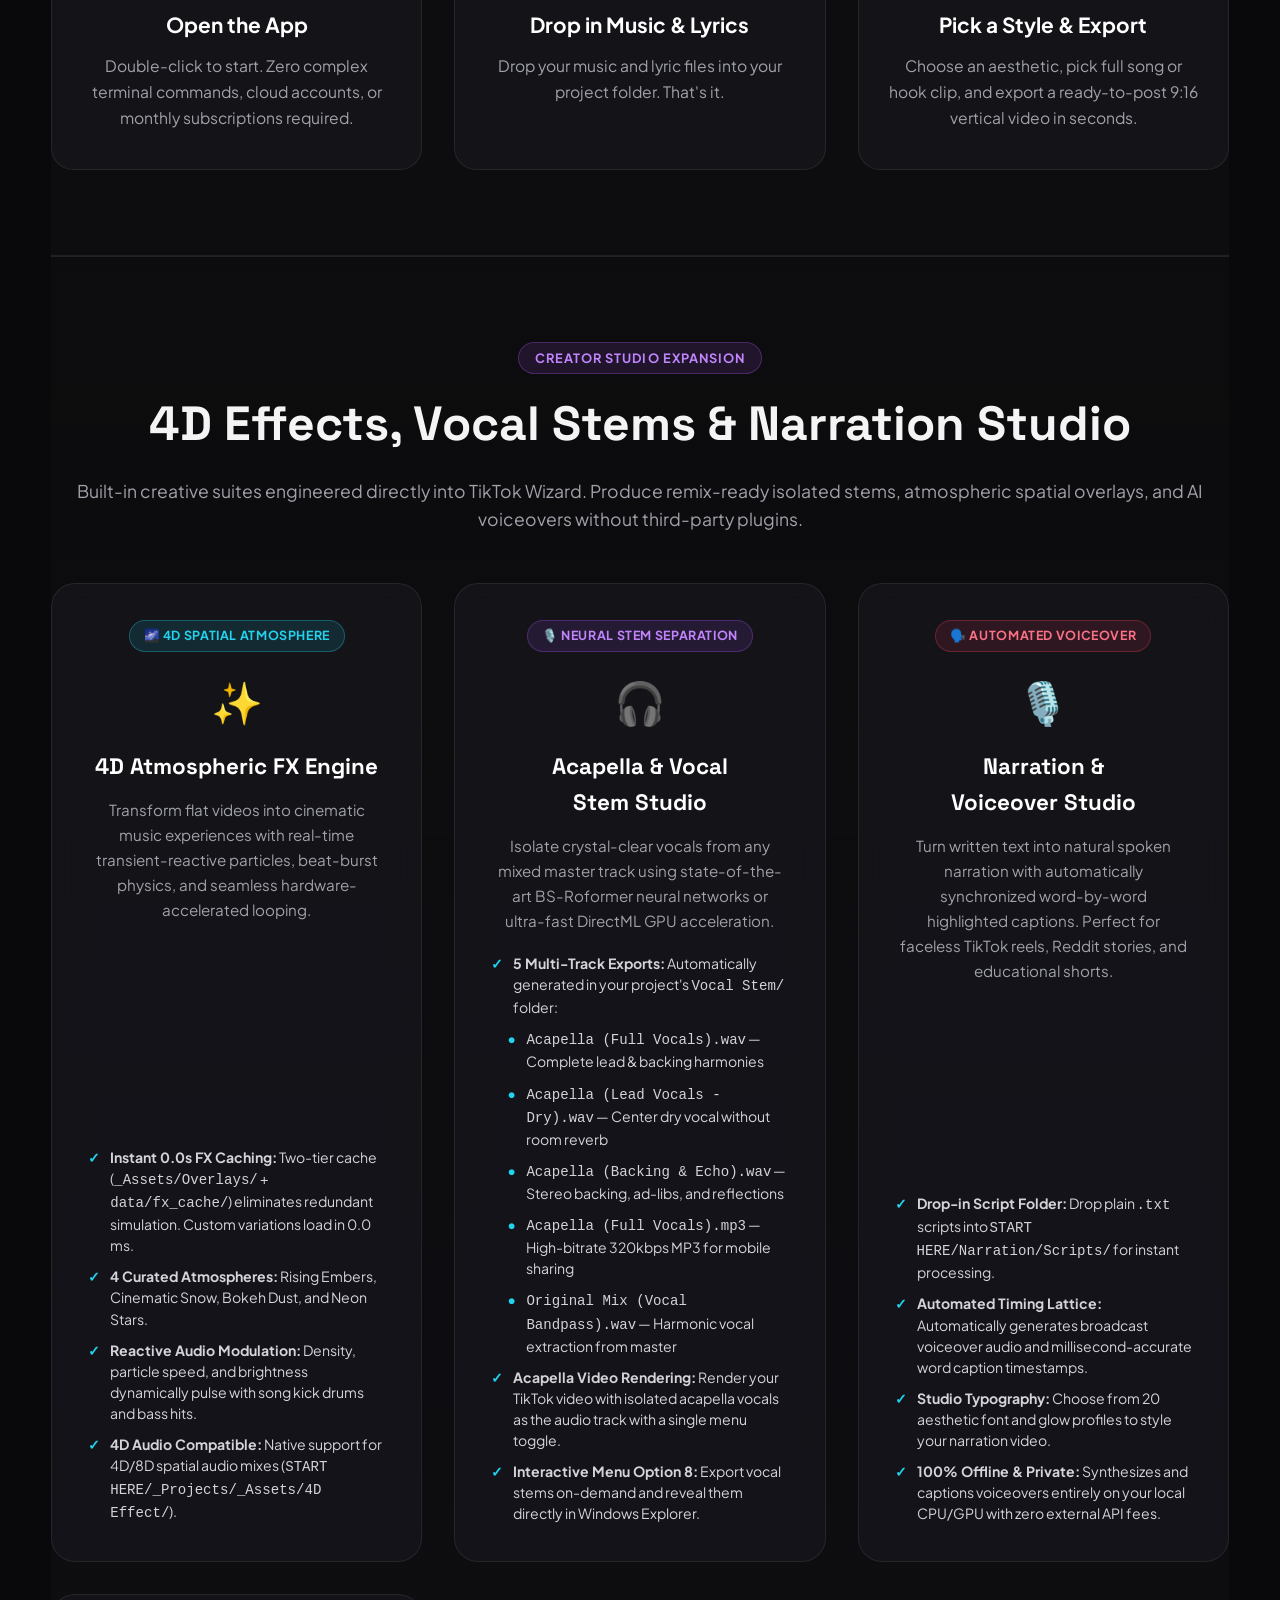
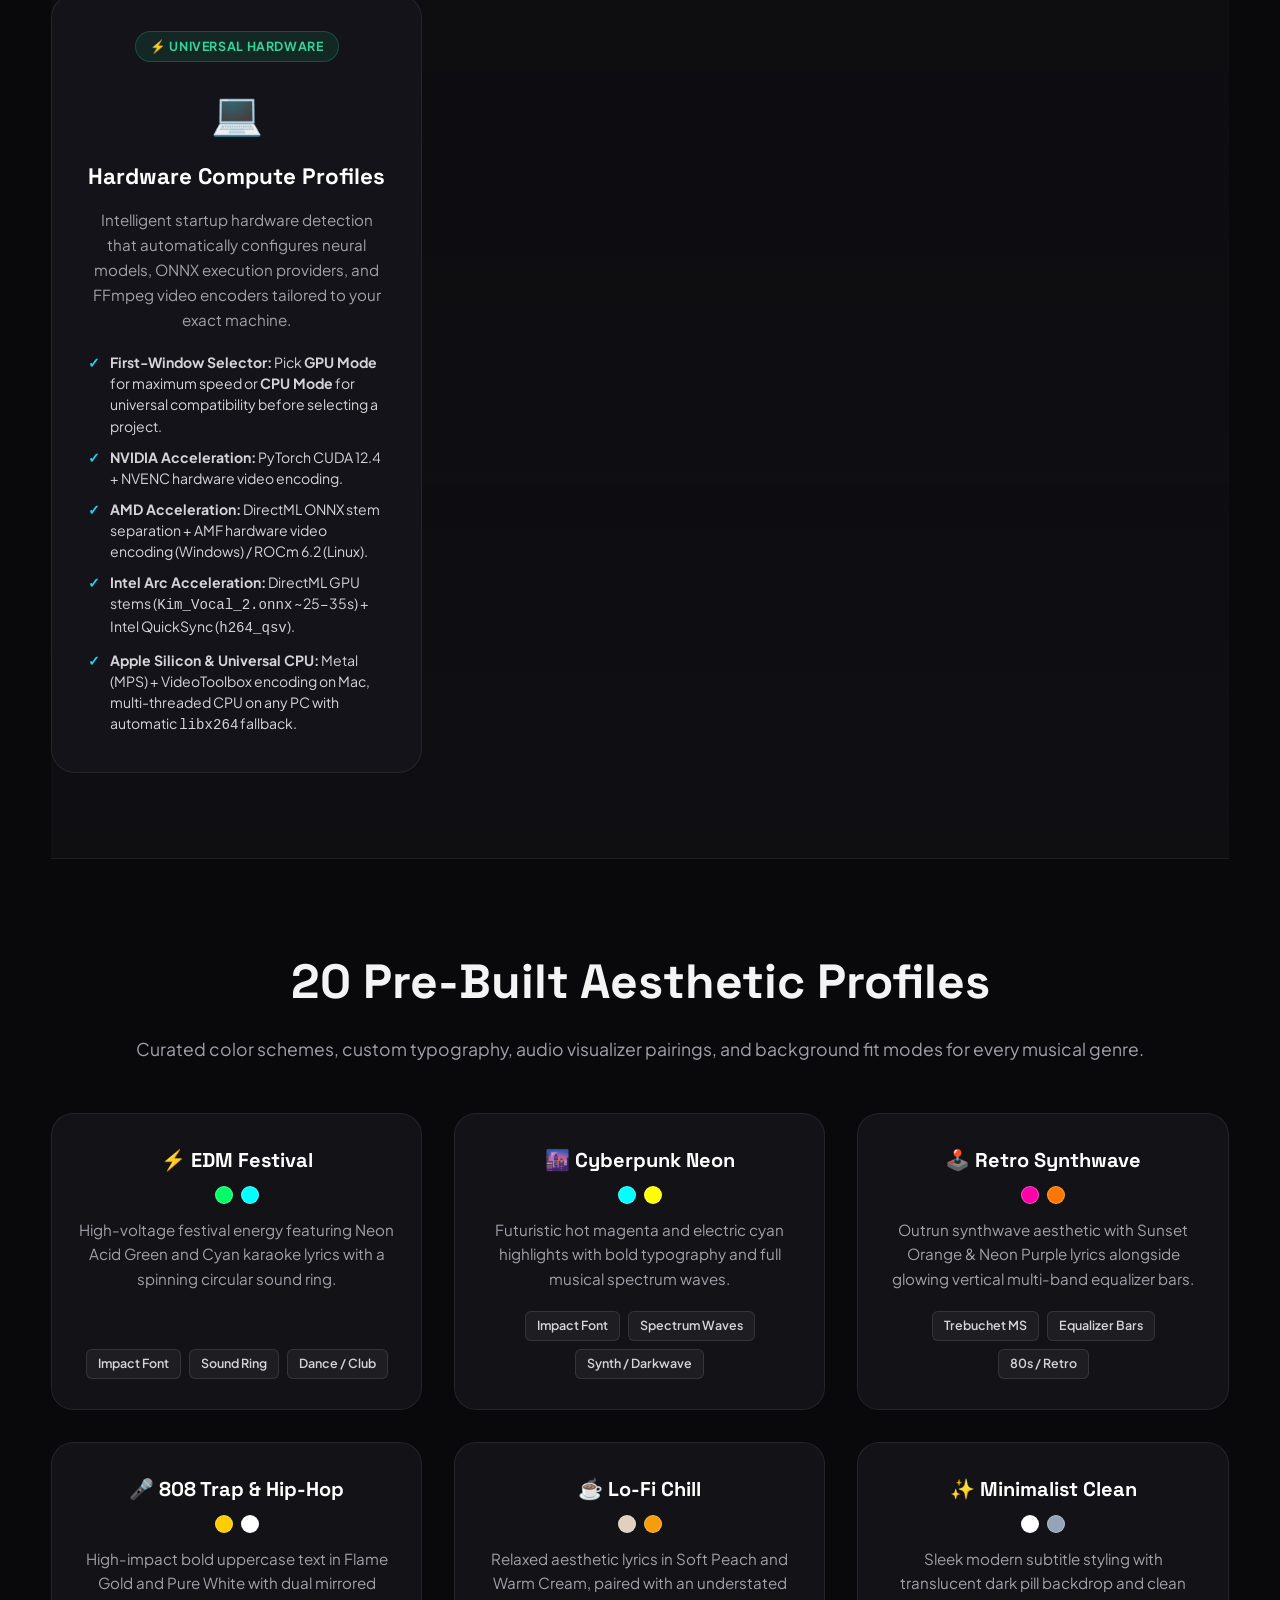
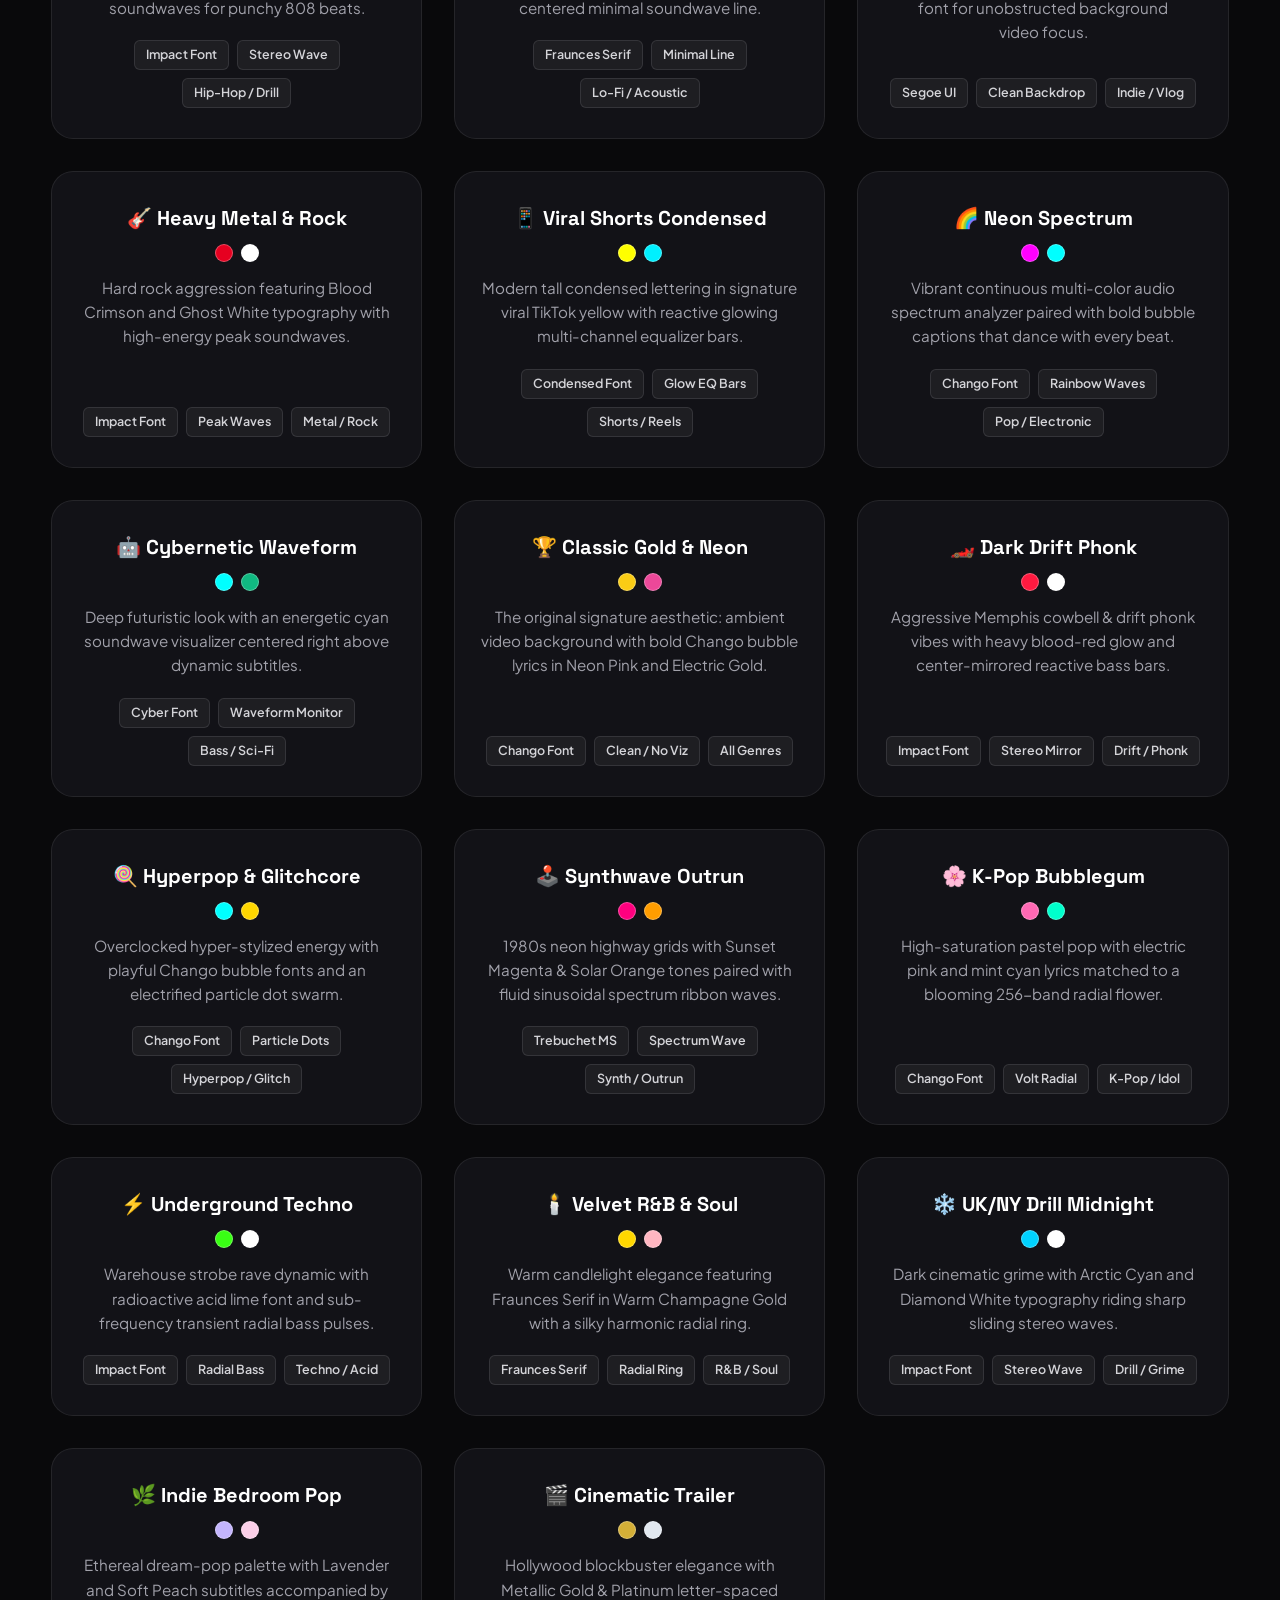
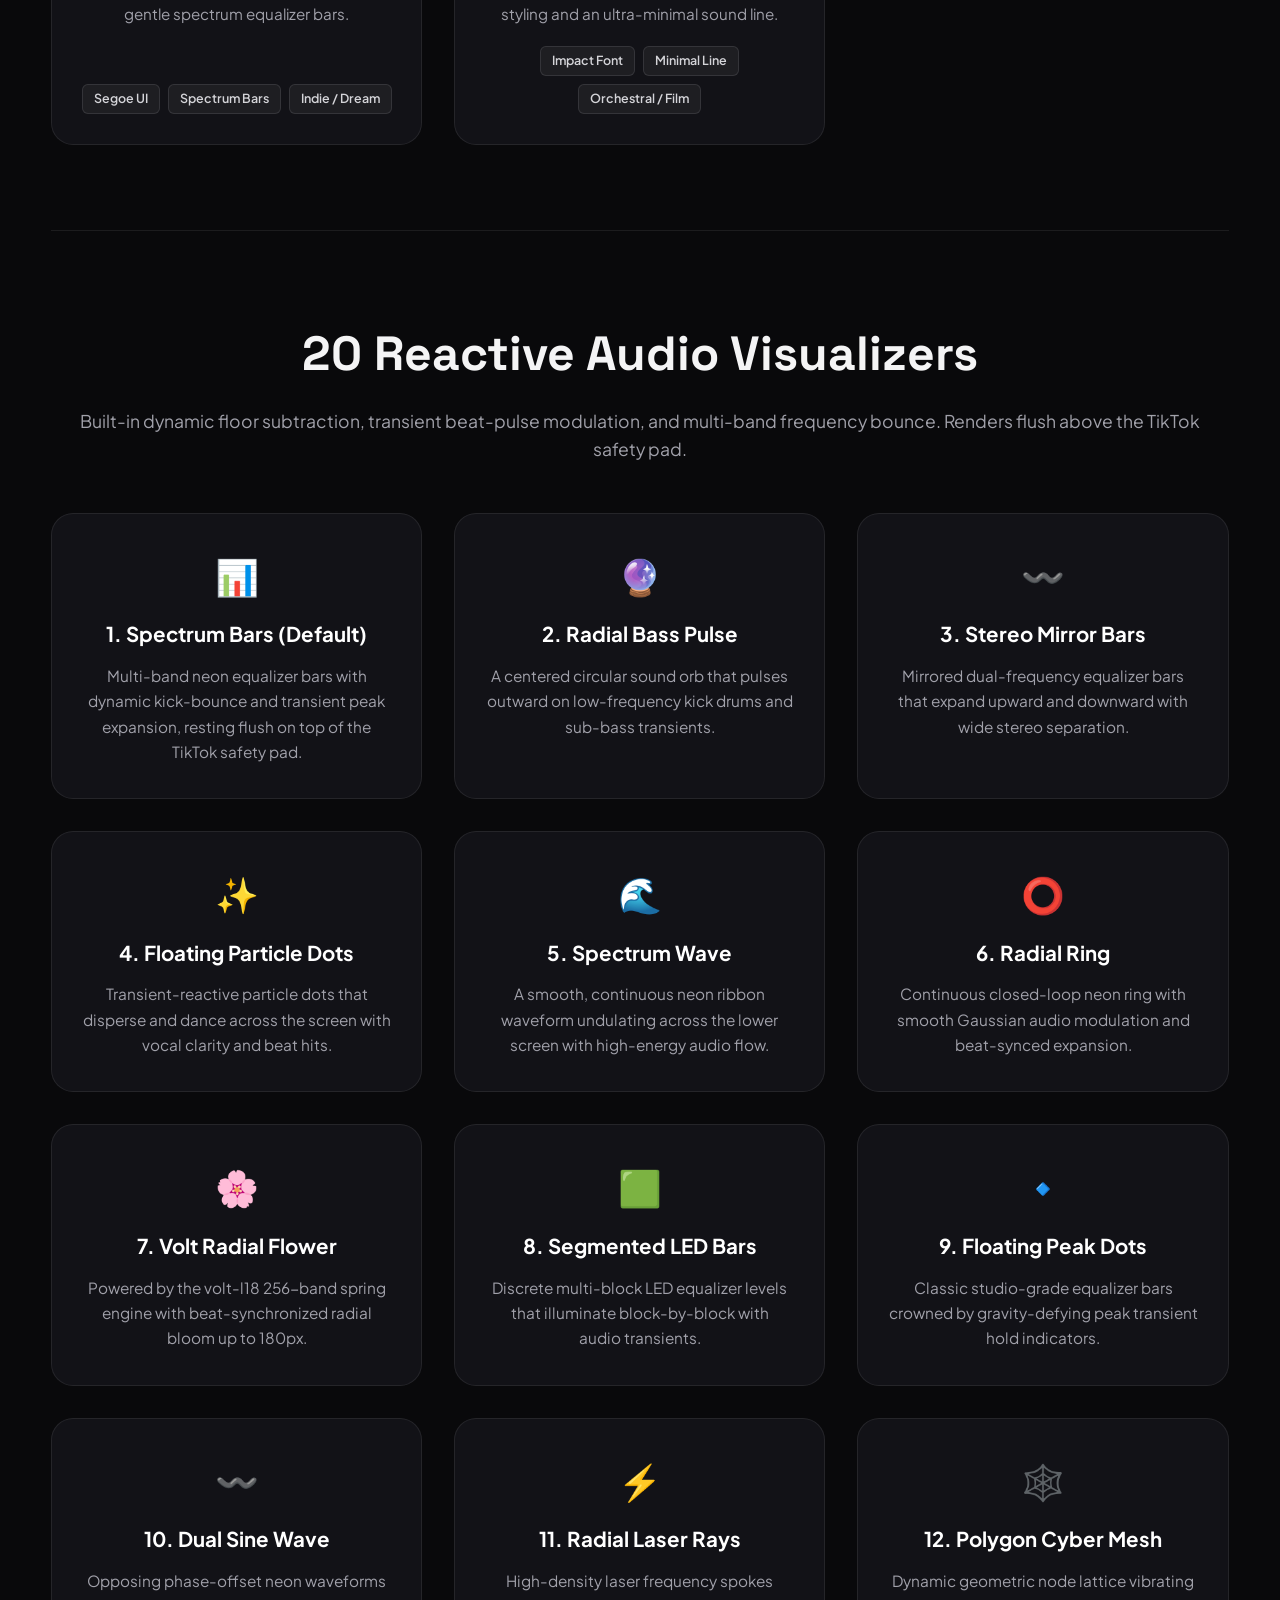
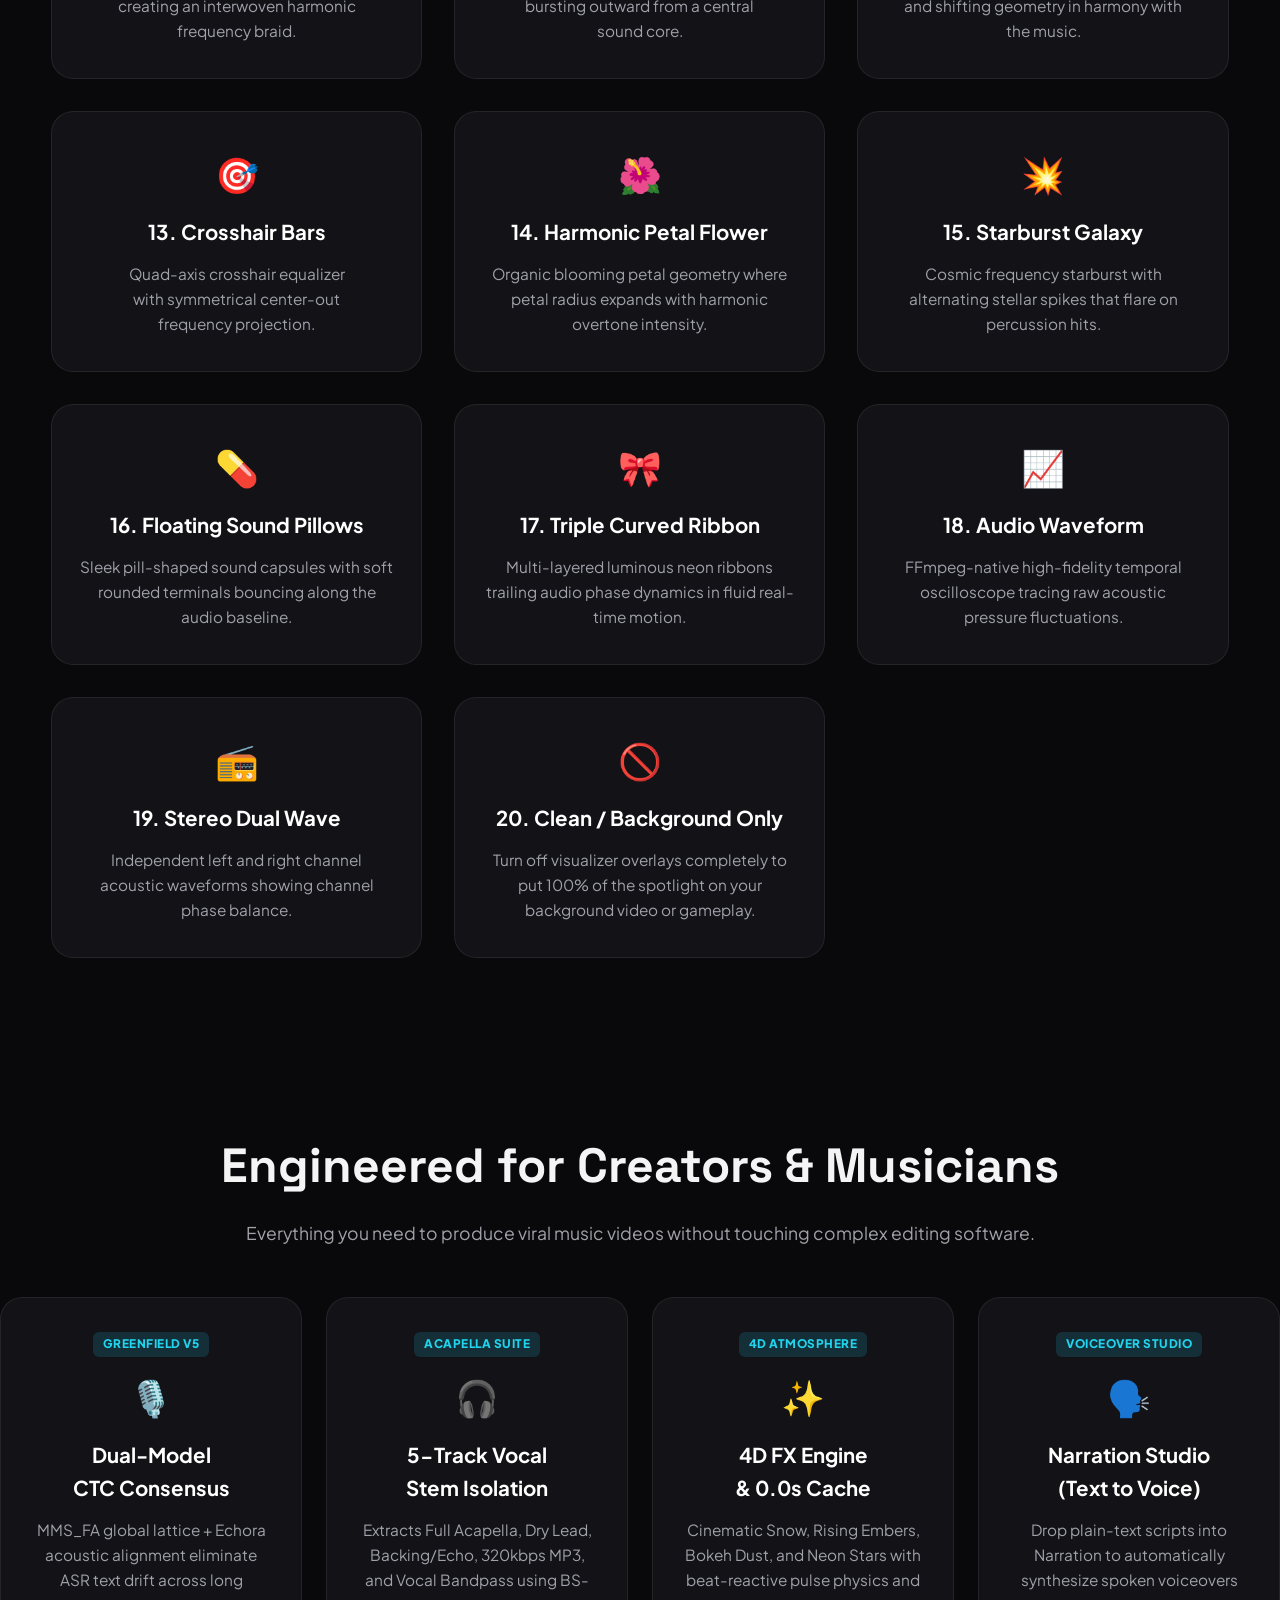
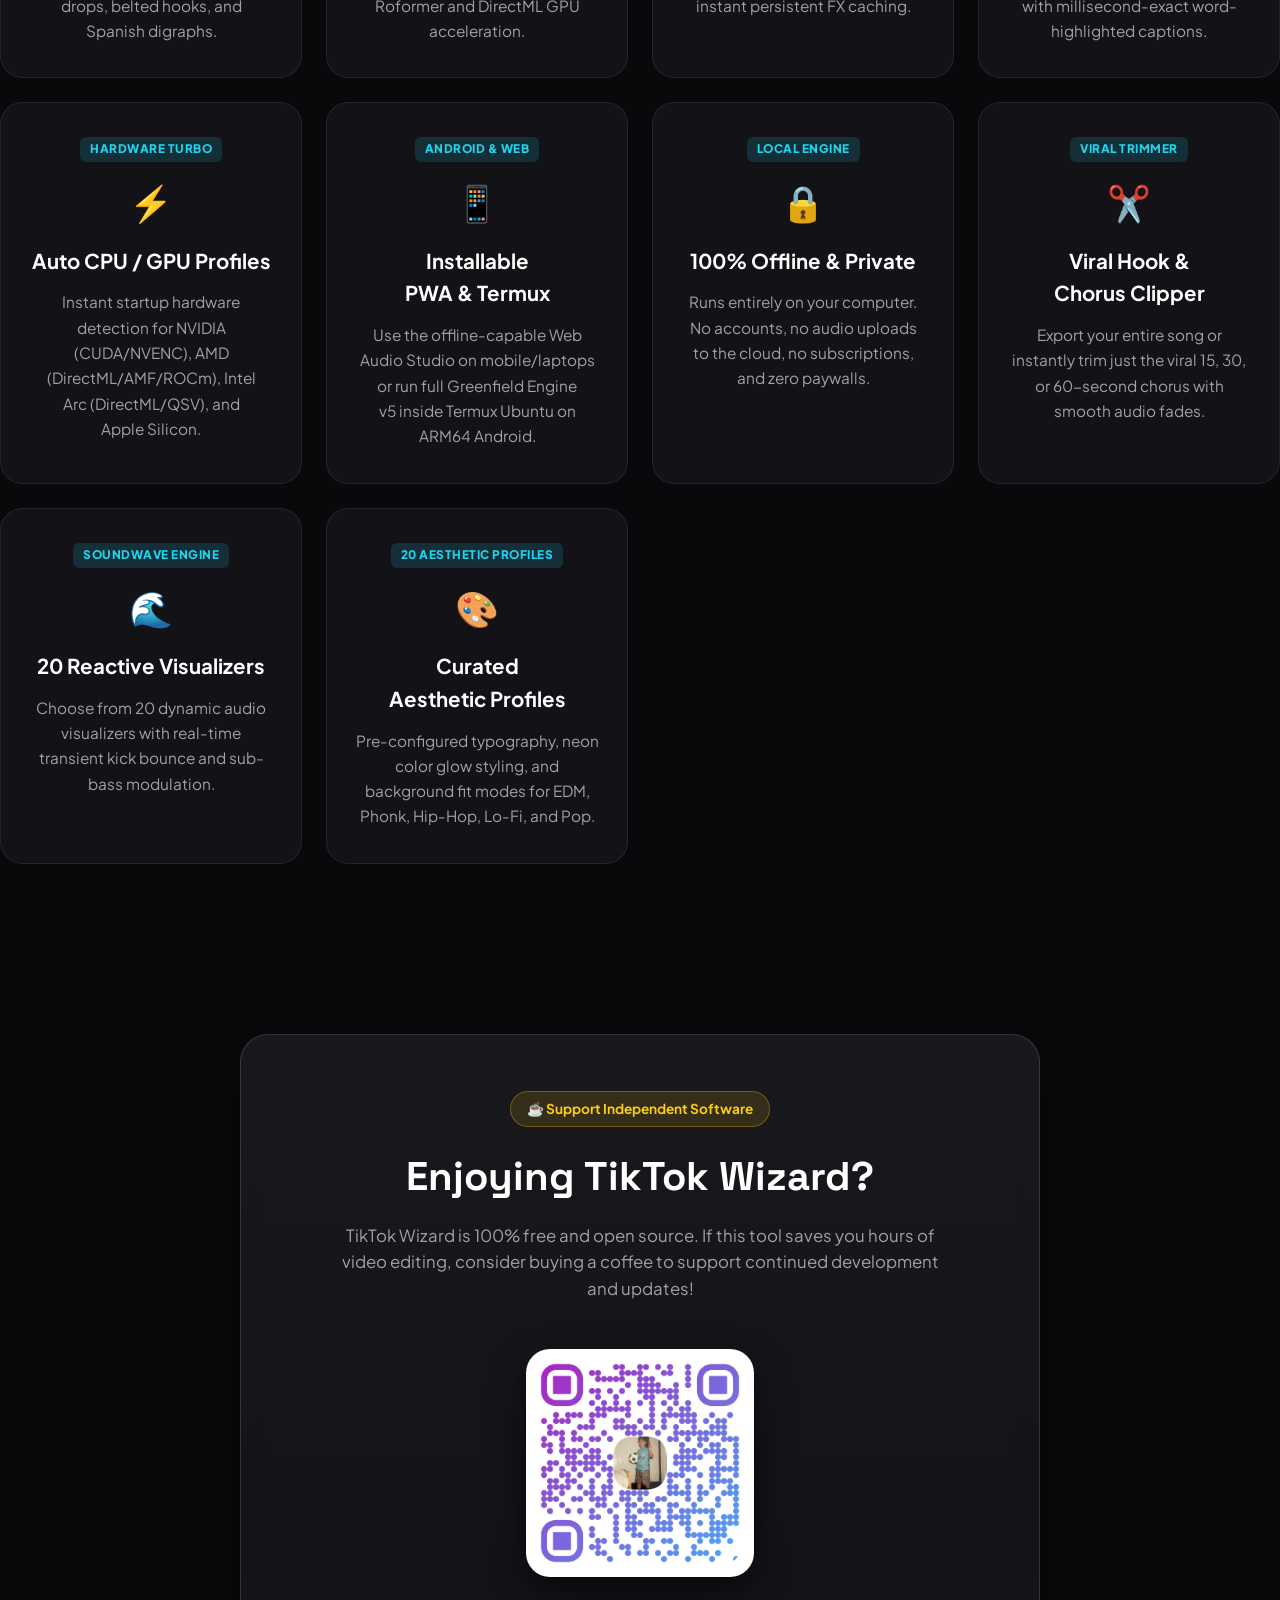
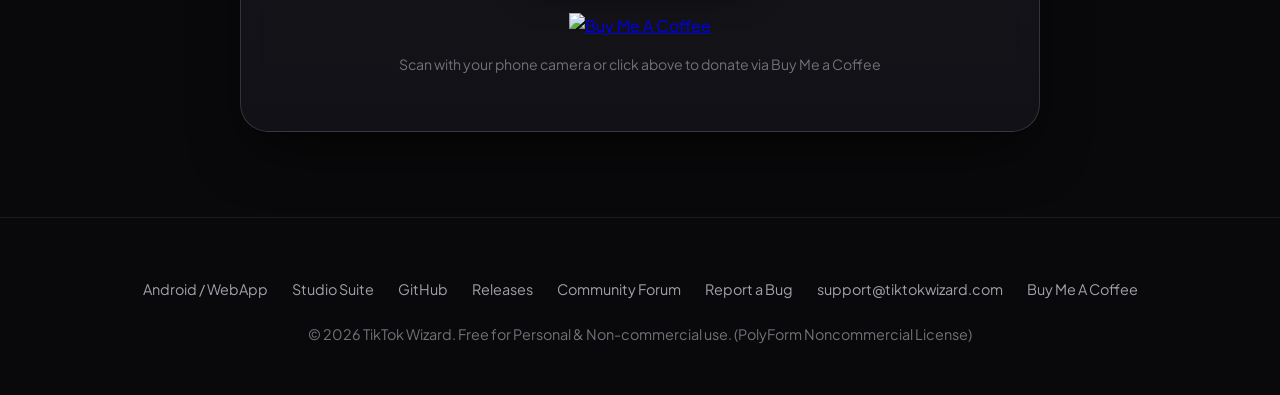
==== commit 227e36e0: "docs: add comprehensive feature showcase for 4D FX, vocal stems, narration studio, and compute profi" ====
--- a/docs/index.html
+++ b/docs/index.html
@@ -913,6 +913,121 @@
       text-align: center;
     }
 
+    /* Studio Suite: 4D, Stems, Narration & Compute */
+    .studio-suite-section {
+      background: linear-gradient(180deg, rgba(255, 255, 255, 0.01) 0%, rgba(18, 18, 24, 0.6) 100%);
+      border-block: 1px solid var(--card-border);
+    }
+
+    .suite-grid {
+      display: grid;
+      grid-template-columns: repeat(auto-fit, minmax(min(100%, 340px), 1fr));
+      gap: clamp(20px, 2.5vw, 32px);
+      inline-size: 100%;
+    }
+
+    .suite-card {
+      background: var(--card-bg);
+      border: 1px solid var(--card-border);
+      border-radius: 24px;
+      padding: clamp(28px, 3vw, 36px);
+      backdrop-filter: blur(14px);
+      display: flex;
+      flex-direction: column;
+      justify-content: space-between;
+      transition: all 0.25s ease;
+      position: relative;
+    }
+
+    .suite-card:hover {
+      border-color: rgba(34, 211, 238, 0.5);
+      transform: translateY(-4px);
+      box-shadow: 0 20px 45px -12px rgba(34, 211, 238, 0.25);
+    }
+
+    .suite-badge {
+      display: inline-flex;
+      align-items: center;
+      gap: 6px;
+      background: rgba(34, 211, 238, 0.12);
+      border: 1px solid rgba(34, 211, 238, 0.3);
+      color: var(--accent);
+      padding: 5px 14px;
+      border-radius: 9999px;
+      font-size: 0.78rem;
+      font-weight: 700;
+      letter-spacing: 0.05em;
+      text-transform: uppercase;
+      margin-block-end: 16px;
+      align-self: center;
+    }
+
+    .suite-badge.purple {
+      background: rgba(168, 85, 247, 0.12);
+      border-color: rgba(168, 85, 247, 0.3);
+      color: #c084fc;
+    }
+
+    .suite-badge.pink {
+      background: rgba(244, 63, 94, 0.12);
+      border-color: rgba(244, 63, 94, 0.3);
+      color: #fb7185;
+    }
+
+    .suite-badge.green {
+      background: rgba(16, 185, 129, 0.12);
+      border-color: rgba(16, 185, 129, 0.3);
+      color: #34d399;
+    }
+
+    .suite-icon {
+      font-size: 2.6rem;
+      margin-block-end: 14px;
+      text-align: center;
+    }
+
+    .suite-card h3 {
+      font-family: 'Space Grotesk', sans-serif;
+      font-size: 1.4rem;
+      font-weight: 700;
+      color: #fff;
+      margin-block-end: 12px;
+      text-align: center;
+    }
+
+    .suite-card p {
+      color: var(--text-muted);
+      font-size: 0.95rem;
+      line-height: 1.65;
+      margin-block-end: 20px;
+      text-align: center;
+    }
+
+    .suite-feature-list {
+      list-style: none;
+      padding: 0;
+      margin: 0;
+      display: flex;
+      flex-direction: column;
+      gap: 10px;
+      text-align: left;
+    }
+
+    .suite-feature-item {
+      display: flex;
+      align-items: flex-start;
+      gap: 10px;
+      font-size: 0.88rem;
+      color: #d4d4d8;
+      line-height: 1.5;
+    }
+
+    .suite-feature-item .icon {
+      color: var(--accent);
+      font-weight: bold;
+      flex-shrink: 0;
+    }
+
     /* Profiles Showcase */
     .profiles-section {
       border-bottom: 1px solid var(--card-border);
@@ -1257,6 +1372,7 @@
         <a href="#studio" class="nav-link">Live Studio</a>
         <a href="android/" class="nav-link" style="color: var(--accent); font-weight: 700;">Android / WebApp</a>
         <a href="#how-it-works" class="nav-link">How It Works</a>
+        <a href="#studio-suite" class="nav-link">Studio Suite</a>
         <a href="#profiles" class="nav-link">Profiles</a>
         <a href="#visualizers" class="nav-link">Visualizers</a>
         <a href="#features" class="nav-link">Features</a>
@@ -1513,6 +1629,96 @@
       </div>
     </section>
 
+    <!-- Studio Suite: 4D Atmospheres, Stems, Narration & Compute Profiles -->
+    <section class="studio-suite-section" id="studio-suite">
+      <div class="section-title">
+        <div style="display: inline-flex; align-items: center; justify-content: center; gap: 8px; margin-block-end: 12px; background: rgba(168, 85, 247, 0.12); border: 1px solid rgba(168, 85, 247, 0.3); padding: 5px 16px; border-radius: 9999px;">
+          <span style="font-weight: 700; font-size: 0.8rem; letter-spacing: 0.08em; text-transform: uppercase; color: #c084fc;">Creator Studio Expansion</span>
+        </div>
+        <h2>4D Effects, Vocal Stems &amp; Narration Studio</h2>
+        <p>Built-in creative suites engineered directly into TikTok Wizard. Produce remix-ready isolated stems, atmospheric spatial overlays, and AI voiceovers without third-party plugins.</p>
+      </div>
+
+      <div class="suite-grid">
+        <!-- 1. 4D Spatial Atmosphere & Particle FX -->
+        <div class="suite-card">
+          <div>
+            <div style="text-align: center;">
+              <span class="suite-badge">🌌 4D Spatial Atmosphere</span>
+            </div>
+            <div class="suite-icon">✨</div>
+            <h3>4D Atmospheric FX Engine</h3>
+            <p>Transform flat videos into cinematic music experiences with real-time transient-reactive particles, beat-burst physics, and seamless hardware-accelerated looping.</p>
+          </div>
+          <ul class="suite-feature-list">
+            <li class="suite-feature-item"><span class="icon">✓</span> <span><b>Instant 0.0s FX Caching:</b> Two-tier cache (<code>_Assets/Overlays/</code> + <code>data/fx_cache/</code>) eliminates redundant simulation. Custom variations load in 0.0 ms.</span></li>
+            <li class="suite-feature-item"><span class="icon">✓</span> <span><b>4 Curated Atmospheres:</b> Rising Embers, Cinematic Snow, Bokeh Dust, and Neon Stars.</span></li>
+            <li class="suite-feature-item"><span class="icon">✓</span> <span><b>Reactive Audio Modulation:</b> Density, particle speed, and brightness dynamically pulse with song kick drums and bass hits.</span></li>
+            <li class="suite-feature-item"><span class="icon">✓</span> <span><b>4D Audio Compatible:</b> Native support for 4D/8D spatial audio mixes (<code>START HERE/_Projects/_Assets/4D Effect/</code>).</span></li>
+          </ul>
+        </div>
+
+        <!-- 2. Isolated Vocal Stem & Acapella Export Studio -->
+        <div class="suite-card">
+          <div>
+            <div style="text-align: center;">
+              <span class="suite-badge purple">🎙️ Neural Stem Separation</span>
+            </div>
+            <div class="suite-icon">🎧</div>
+            <h3>Acapella &amp; Vocal Stem Studio</h3>
+            <p>Isolate crystal-clear vocals from any mixed master track using state-of-the-art BS-Roformer neural networks or ultra-fast DirectML GPU acceleration.</p>
+          </div>
+          <ul class="suite-feature-list">
+            <li class="suite-feature-item"><span class="icon">✓</span> <span><b>5 Multi-Track Exports:</b> Automatically generated in your project's <code>Vocal Stem/</code> folder:</span></li>
+            <li class="suite-feature-item" style="padding-inline-start: 16px;"><span class="icon">•</span> <span><code>Acapella (Full Vocals).wav</code> — Complete lead &amp; backing harmonies</span></li>
+            <li class="suite-feature-item" style="padding-inline-start: 16px;"><span class="icon">•</span> <span><code>Acapella (Lead Vocals - Dry).wav</code> — Center dry vocal without room reverb</span></li>
+            <li class="suite-feature-item" style="padding-inline-start: 16px;"><span class="icon">•</span> <span><code>Acapella (Backing &amp; Echo).wav</code> — Stereo backing, ad-libs, and reflections</span></li>
+            <li class="suite-feature-item" style="padding-inline-start: 16px;"><span class="icon">•</span> <span><code>Acapella (Full Vocals).mp3</code> — High-bitrate 320kbps MP3 for mobile sharing</span></li>
+            <li class="suite-feature-item" style="padding-inline-start: 16px;"><span class="icon">•</span> <span><code>Original Mix (Vocal Bandpass).wav</code> — Harmonic vocal extraction from master</span></li>
+            <li class="suite-feature-item"><span class="icon">✓</span> <span><b>Acapella Video Rendering:</b> Render your TikTok video with isolated acapella vocals as the audio track with a single menu toggle.</span></li>
+            <li class="suite-feature-item"><span class="icon">✓</span> <span><b>Interactive Menu Option 8:</b> Export vocal stems on-demand and reveal them directly in Windows Explorer.</span></li>
+          </ul>
+        </div>
+
+        <!-- 3. Narration Studio (Voiceover from Text) -->
+        <div class="suite-card">
+          <div>
+            <div style="text-align: center;">
+              <span class="suite-badge pink">🗣️ Automated Voiceover</span>
+            </div>
+            <div class="suite-icon">🎙️</div>
+            <h3>Narration &amp; Voiceover Studio</h3>
+            <p>Turn written text into natural spoken narration with automatically synchronized word-by-word highlighted captions. Perfect for faceless TikTok reels, Reddit stories, and educational shorts.</p>
+          </div>
+          <ul class="suite-feature-list">
+            <li class="suite-feature-item"><span class="icon">✓</span> <span><b>Drop-in Script Folder:</b> Drop plain <code>.txt</code> scripts into <code>START HERE/Narration/Scripts/</code> for instant processing.</span></li>
+            <li class="suite-feature-item"><span class="icon">✓</span> <span><b>Automated Timing Lattice:</b> Automatically generates broadcast voiceover audio and millisecond-accurate word caption timestamps.</span></li>
+            <li class="suite-feature-item"><span class="icon">✓</span> <span><b>Studio Typography:</b> Choose from 20 aesthetic font and glow profiles to style your narration video.</span></li>
+            <li class="suite-feature-item"><span class="icon">✓</span> <span><b>100% Offline &amp; Private:</b> Synthesizes and captions voiceovers entirely on your local CPU/GPU with zero external API fees.</span></li>
+          </ul>
+        </div>
+
+        <!-- 4. Universal Hardware Compute Profiles -->
+        <div class="suite-card">
+          <div>
+            <div style="text-align: center;">
+              <span class="suite-badge green">⚡ Universal Hardware</span>
+            </div>
+            <div class="suite-icon">💻</div>
+            <h3>Hardware Compute Profiles</h3>
+            <p>Intelligent startup hardware detection that automatically configures neural models, ONNX execution providers, and FFmpeg video encoders tailored to your exact machine.</p>
+          </div>
+          <ul class="suite-feature-list">
+            <li class="suite-feature-item"><span class="icon">✓</span> <span><b>First-Window Selector:</b> Pick <b>GPU Mode</b> for maximum speed or <b>CPU Mode</b> for universal compatibility before selecting a project.</span></li>
+            <li class="suite-feature-item"><span class="icon">✓</span> <span><b>NVIDIA Acceleration:</b> PyTorch CUDA 12.4 + NVENC hardware video encoding.</span></li>
+            <li class="suite-feature-item"><span class="icon">✓</span> <span><b>AMD Acceleration:</b> DirectML ONNX stem separation + AMF hardware video encoding (Windows) / ROCm 6.2 (Linux).</span></li>
+            <li class="suite-feature-item"><span class="icon">✓</span> <span><b>Intel Arc Acceleration:</b> DirectML GPU stems (<code>Kim_Vocal_2.onnx</code> ~25-35s) + Intel QuickSync (<code>h264_qsv</code>).</span></li>
+            <li class="suite-feature-item"><span class="icon">✓</span> <span><b>Apple Silicon &amp; Universal CPU:</b> Metal (MPS) + VideoToolbox encoding on Mac, multi-threaded CPU on any PC with automatic <code>libx264</code> fallback.</span></li>
+          </ul>
+        </div>
+      </div>
+    </section>
+
     <!-- Profiles Showcase: Full Complete Set of All 20 Aesthetic Profiles -->
     <section class="profiles-section" id="profiles">
       <div class="section-title">
@@ -2061,67 +2267,67 @@
       </div>
 
       <div class="features-grid-5">
-        <!-- 1. Whisper AI -->
+        <!-- 1. Greenfield Engine v5 -->
         <div class="feature-card">
-          <span class="feature-badge">Whisper AI</span>
+          <span class="feature-badge">Greenfield v5</span>
           <div class="feature-icon">🎙️</div>
-          <h3>AI Word-by-Word Alignment</h3>
-          <p>Whisper AI listens to your song and matches every single word to the exact millisecond it is sung.</p>
-        </div>
-
-        <!-- 2. Smart Backups -->
+          <h3>Dual-Model CTC Consensus</h3>
+          <p>MMS_FA global lattice + Echora acoustic alignment eliminate ASR text drift across long drops, belted hooks, and Spanish digraphs.</p>
+        </div>
+
+        <!-- 2. Vocal Stems & Acapella Export -->
         <div class="feature-card">
-          <span class="feature-badge">Safety Backups</span>
-          <div class="feature-icon">🛡️</div>
-          <h3>Smart Subtitle Preservation</h3>
-          <p>Customize lyrics, fonts, and word timings anytime. TikTok Wizard preserves your edits and saves safety backups.</p>
-        </div>
-
-        <!-- 3. Interactive Menu -->
+          <span class="feature-badge">Acapella Suite</span>
+          <div class="feature-icon">🎧</div>
+          <h3>5-Track Vocal Stem Isolation</h3>
+          <p>Extracts Full Acapella, Dry Lead, Backing/Echo, 320kbps MP3, and Vocal Bandpass using BS-Roformer and DirectML GPU acceleration.</p>
+        </div>
+
+        <!-- 3. 4D Atmospheric FX -->
         <div class="feature-card">
-          <span class="feature-badge">One-Key Settings</span>
-          <div class="feature-icon">⚙️</div>
-          <h3>Instant Quality Preferences</h3>
-          <p>Press <b><code>S</code></b> anytime to adjust video crispness, switch between 30 and 60 FPS, or toggle auto-folder opening.</p>
-        </div>
-
-        <!-- 4. Auto Reveal -->
+          <span class="feature-badge">4D Atmosphere</span>
+          <div class="feature-icon">✨</div>
+          <h3>4D FX Engine &amp; 0.0s Cache</h3>
+          <p>Cinematic Snow, Rising Embers, Bokeh Dust, and Neon Stars with beat-reactive pulse physics and instant persistent FX caching.</p>
+        </div>
+
+        <!-- 4. Narration Studio -->
         <div class="feature-card">
-          <span class="feature-badge">Instant Reveal</span>
-          <div class="feature-icon">📂</div>
-          <h3>Auto-Opens Your Video</h3>
-          <p>The moment your video finishes rendering, TikTok Wizard automatically opens the folder and highlights your new MP4.</p>
-        </div>
-
-        <!-- 5. Universal Canvas -->
+          <span class="feature-badge">Voiceover Studio</span>
+          <div class="feature-icon">🗣️</div>
+          <h3>Narration Studio (Text to Voice)</h3>
+          <p>Drop plain-text scripts into Narration to automatically synthesize spoken voiceovers with millisecond-exact word-highlighted captions.</p>
+        </div>
+
+        <!-- 5. Universal Hardware Profiles -->
         <div class="feature-card">
-          <span class="feature-badge">Multi-Platform</span>
-          <div class="feature-icon">📐</div>
-          <h3>Universal Canvas Sizing</h3>
-          <p>Export in 9:16 Vertical for TikTok/Reels, 16:9 Landscape for YouTube, 1:1 Square, or any custom size you want.</p>
-        </div>
-
-        <!-- 6. Local & Offline -->
+          <span class="feature-badge">Hardware Turbo</span>
+          <div class="feature-icon">⚡</div>
+          <h3>Auto CPU / GPU Profiles</h3>
+          <p>Instant startup hardware detection for NVIDIA (CUDA/NVENC), AMD (DirectML/AMF/ROCm), Intel Arc (DirectML/QSV), and Apple Silicon.</p>
+        </div>
+
+        <!-- 6. Android & Web Studio PWA -->
+        <div class="feature-card">
+          <span class="feature-badge">Android &amp; Web</span>
+          <div class="feature-icon">📱</div>
+          <h3>Installable PWA &amp; Termux</h3>
+          <p>Use the offline-capable Web Audio Studio on mobile/laptops or run full Greenfield Engine v5 inside Termux Ubuntu on ARM64 Android.</p>
+        </div>
+
+        <!-- 7. Local & Offline -->
         <div class="feature-card">
           <span class="feature-badge">Local Engine</span>
           <div class="feature-icon">🔒</div>
-          <h3>100% Offline & Private</h3>
+          <h3>100% Offline &amp; Private</h3>
           <p>Runs entirely on your computer. No accounts, no audio uploads to the cloud, no subscriptions, and zero paywalls.</p>
-        </div>
-
-        <!-- 7. GPU Acceleration -->
-        <div class="feature-card">
-          <span class="feature-badge">Hardware Turbo</span>
-          <div class="feature-icon">⚡</div>
-          <h3>Fast Hardware Encoding</h3>
-          <p>Uses your computer's graphics card (NVIDIA, Apple Silicon, or AMD) to render high-definition videos in seconds.</p>
         </div>
 
         <!-- 8. Smart Hook Clipper -->
         <div class="feature-card">
           <span class="feature-badge">Viral Trimmer</span>
           <div class="feature-icon">✂️</div>
-          <h3>Viral Hook & Chorus Clipper</h3>
+          <h3>Viral Hook &amp; Chorus Clipper</h3>
           <p>Export your entire song or instantly trim just the viral 15, 30, or 60-second chorus with smooth audio fades.</p>
         </div>
 
@@ -2135,10 +2341,10 @@
 
         <!-- 10. Direct Sync Editor -->
         <div class="feature-card">
-          <span class="feature-badge">Sync Studio</span>
-          <div class="feature-icon">⚡</div>
-          <h3>Instant Interactive Lyric Sync</h3>
-          <p>Real-time playback scrubbing, instant timing nudge adjustments, and custom color glow styling in seconds.</p>
+          <span class="feature-badge">20 Aesthetic Profiles</span>
+          <div class="feature-icon">🎨</div>
+          <h3>Curated Aesthetic Profiles</h3>
+          <p>Pre-configured typography, neon color glow styling, and background fit modes for EDM, Phonk, Hip-Hop, Lo-Fi, and Pop.</p>
         </div>
       </div>
     </section>
@@ -2171,6 +2377,7 @@
     <footer>
       <div class="footer-links">
         <a href="android/">Android / WebApp</a>
+        <a href="#studio-suite">Studio Suite</a>
         <a href="https://github.com/R03LV1S/TikTokWizard" target="_blank" rel="noopener">GitHub</a>
         <a href="https://github.com/R03LV1S/TikTokWizard/releases" target="_blank" rel="noopener">Releases</a>
         <a href="https://github.com/R03LV1S/TikTokWizard/discussions" target="_blank" rel="noopener">Community Forum</a>
